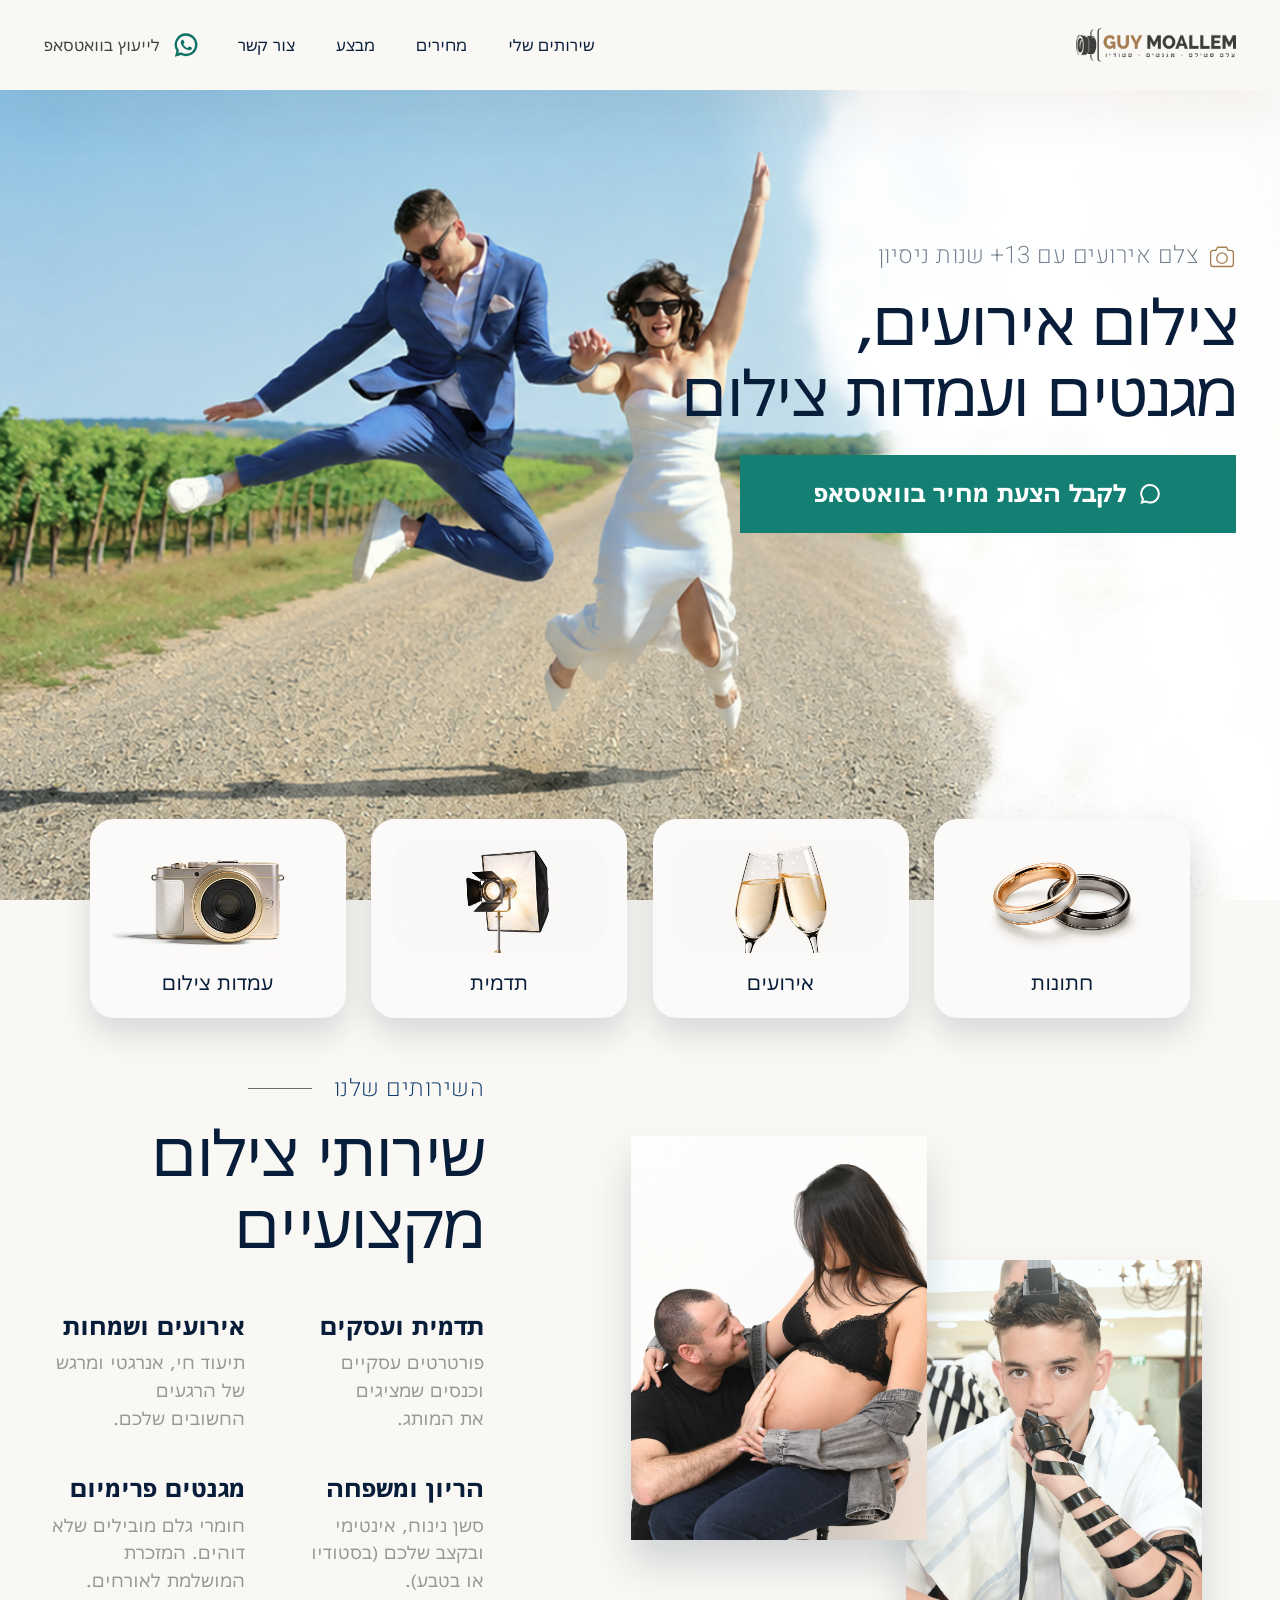
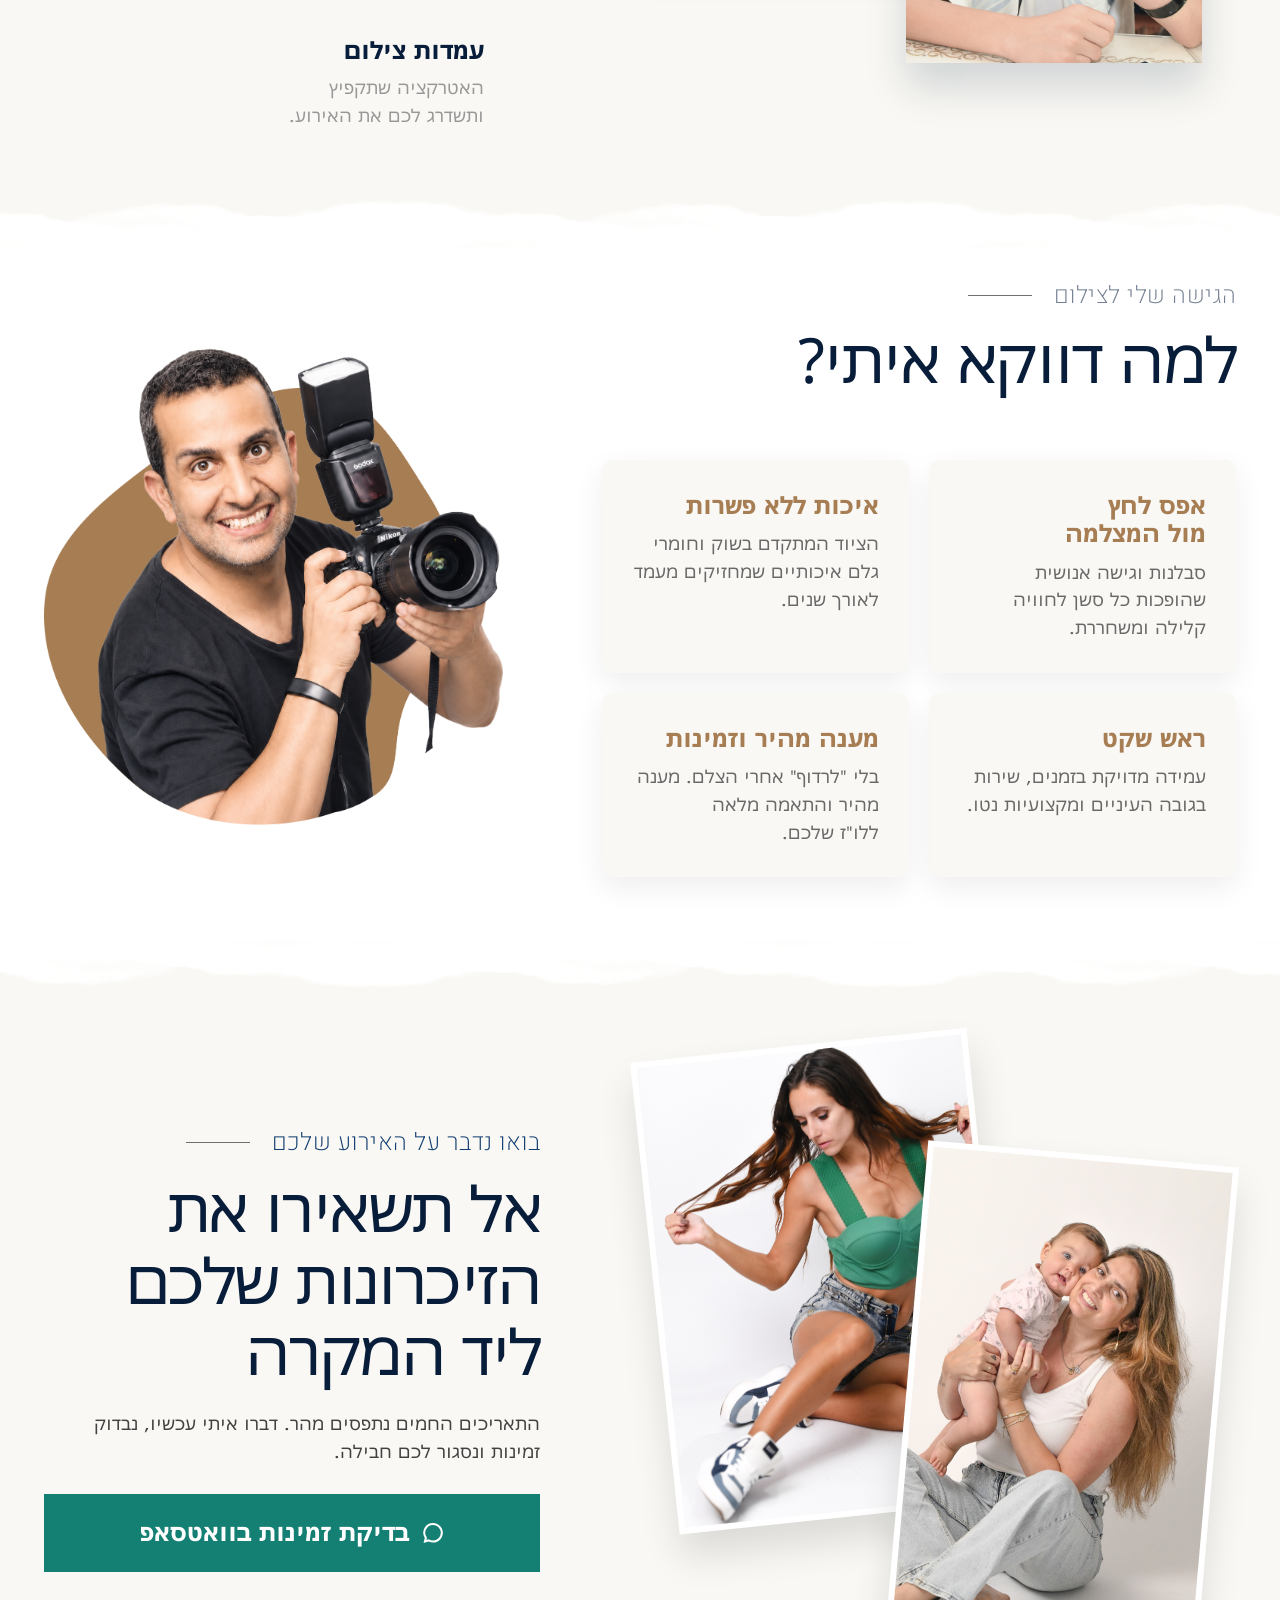
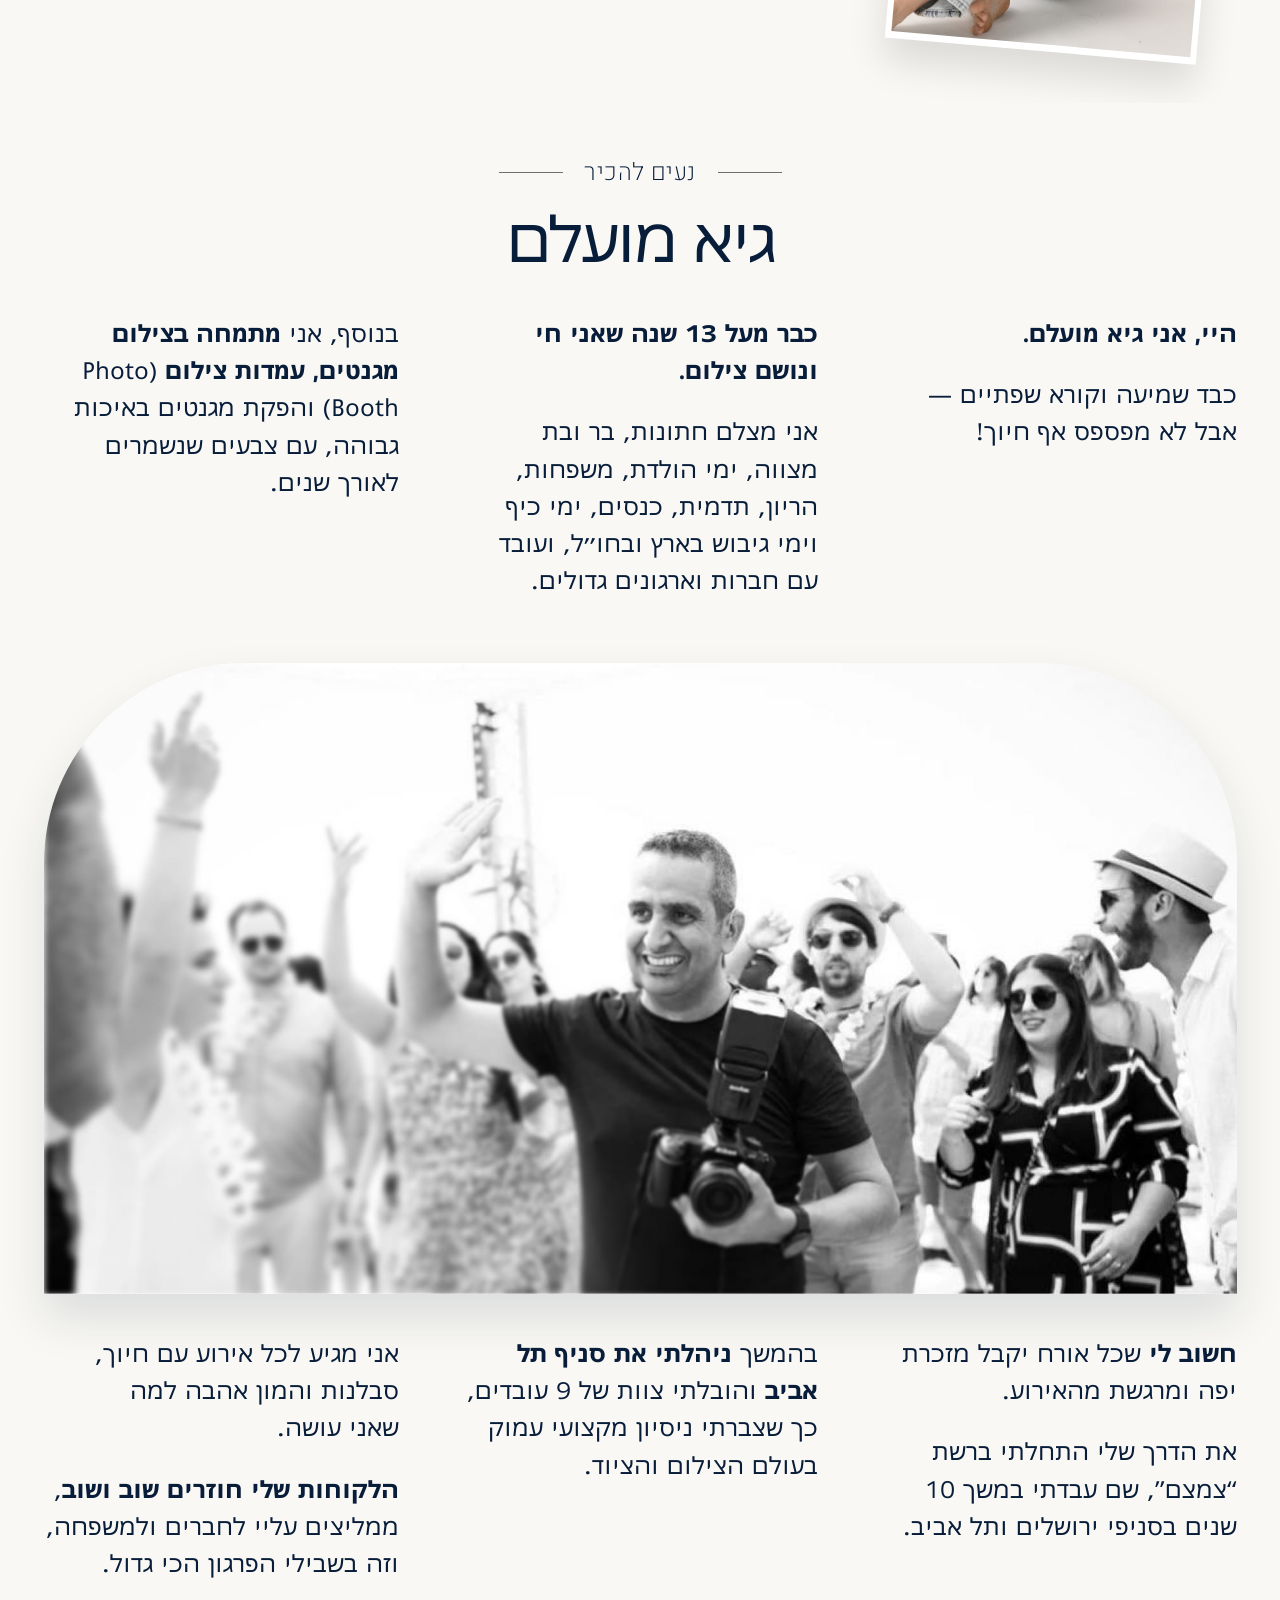
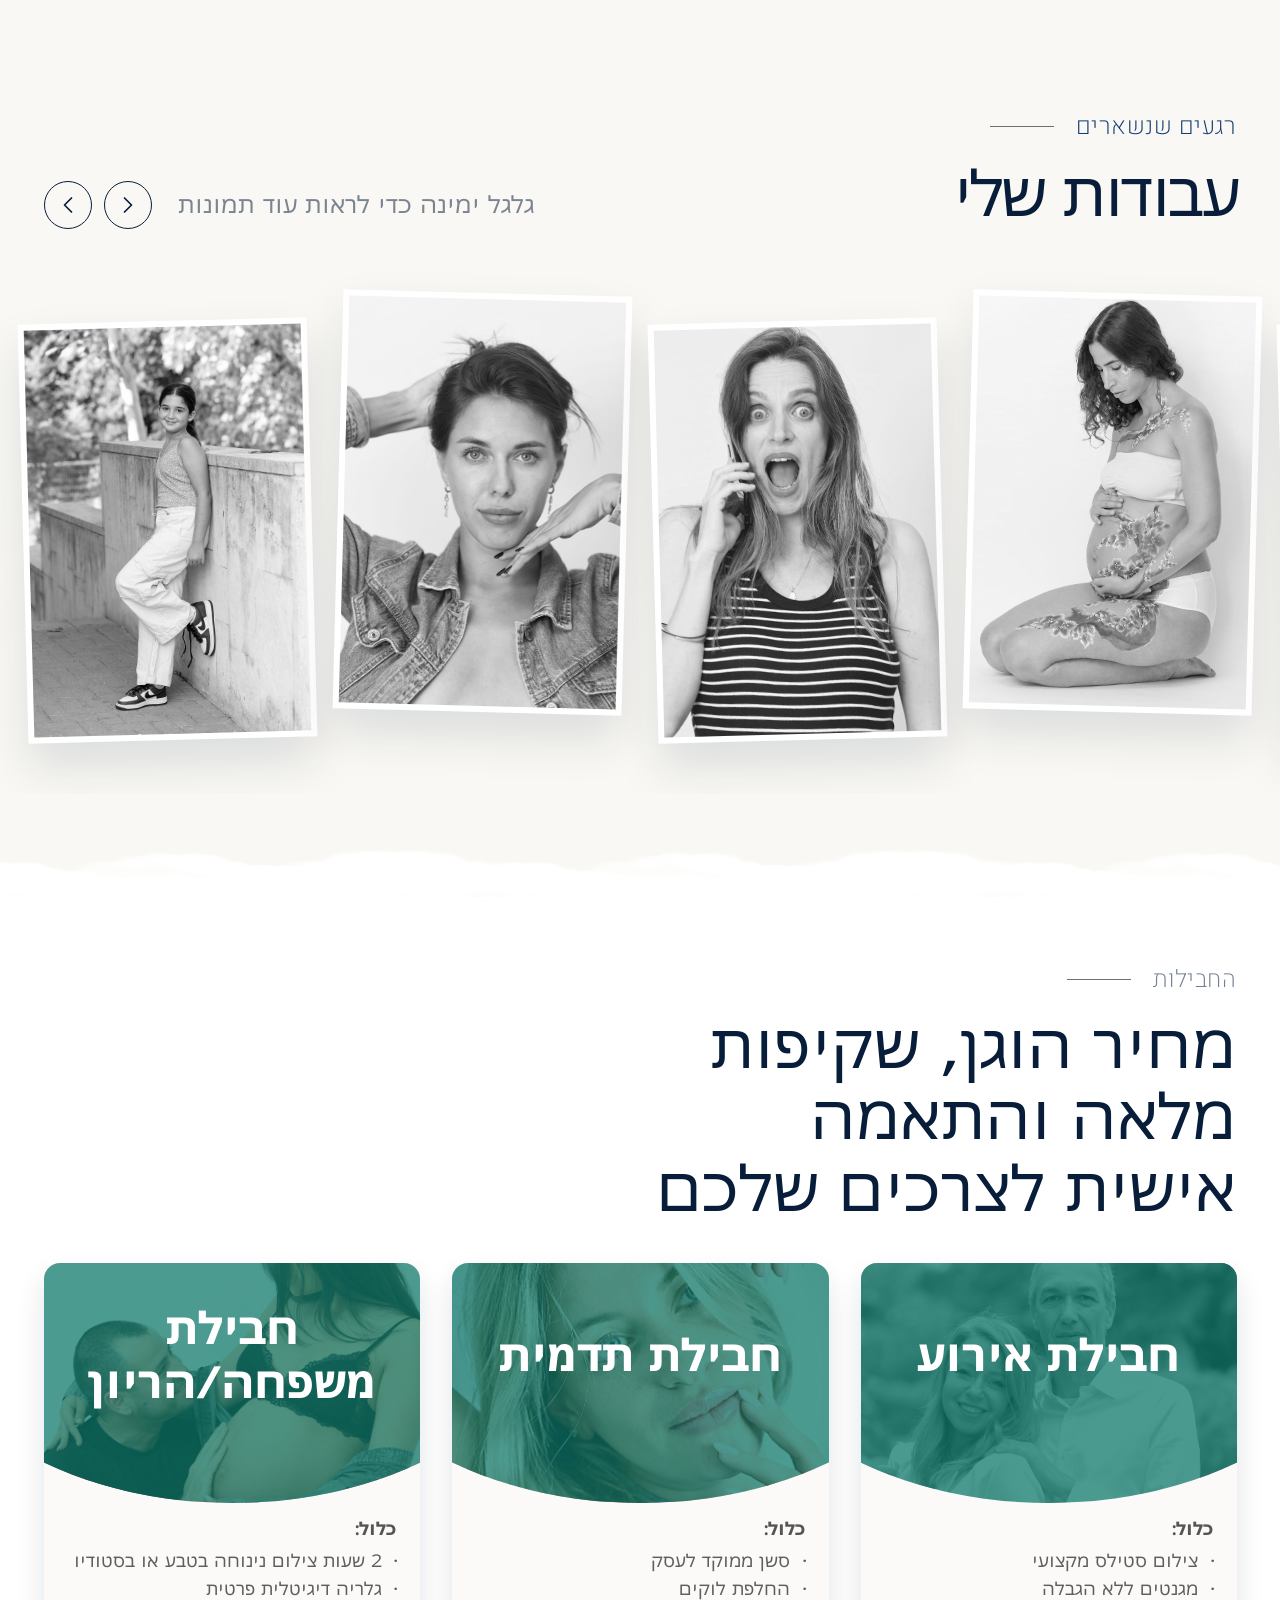
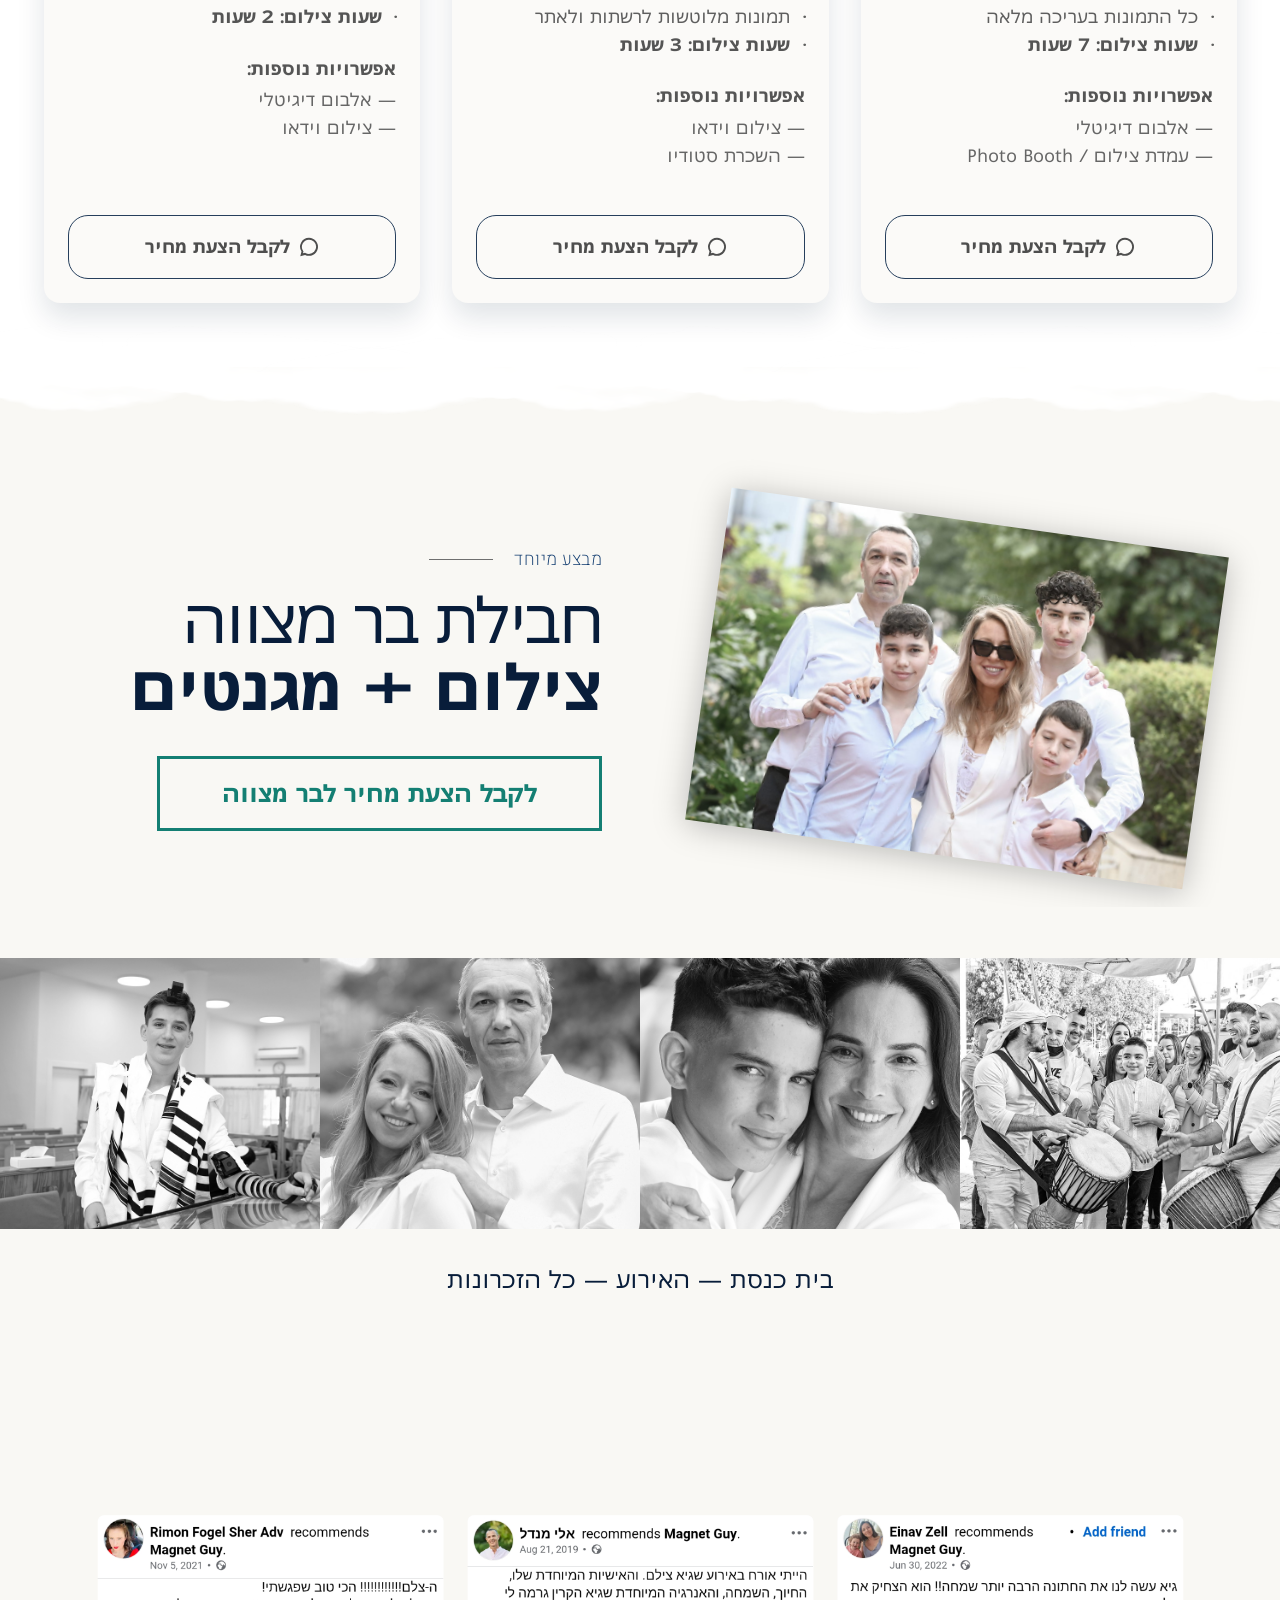
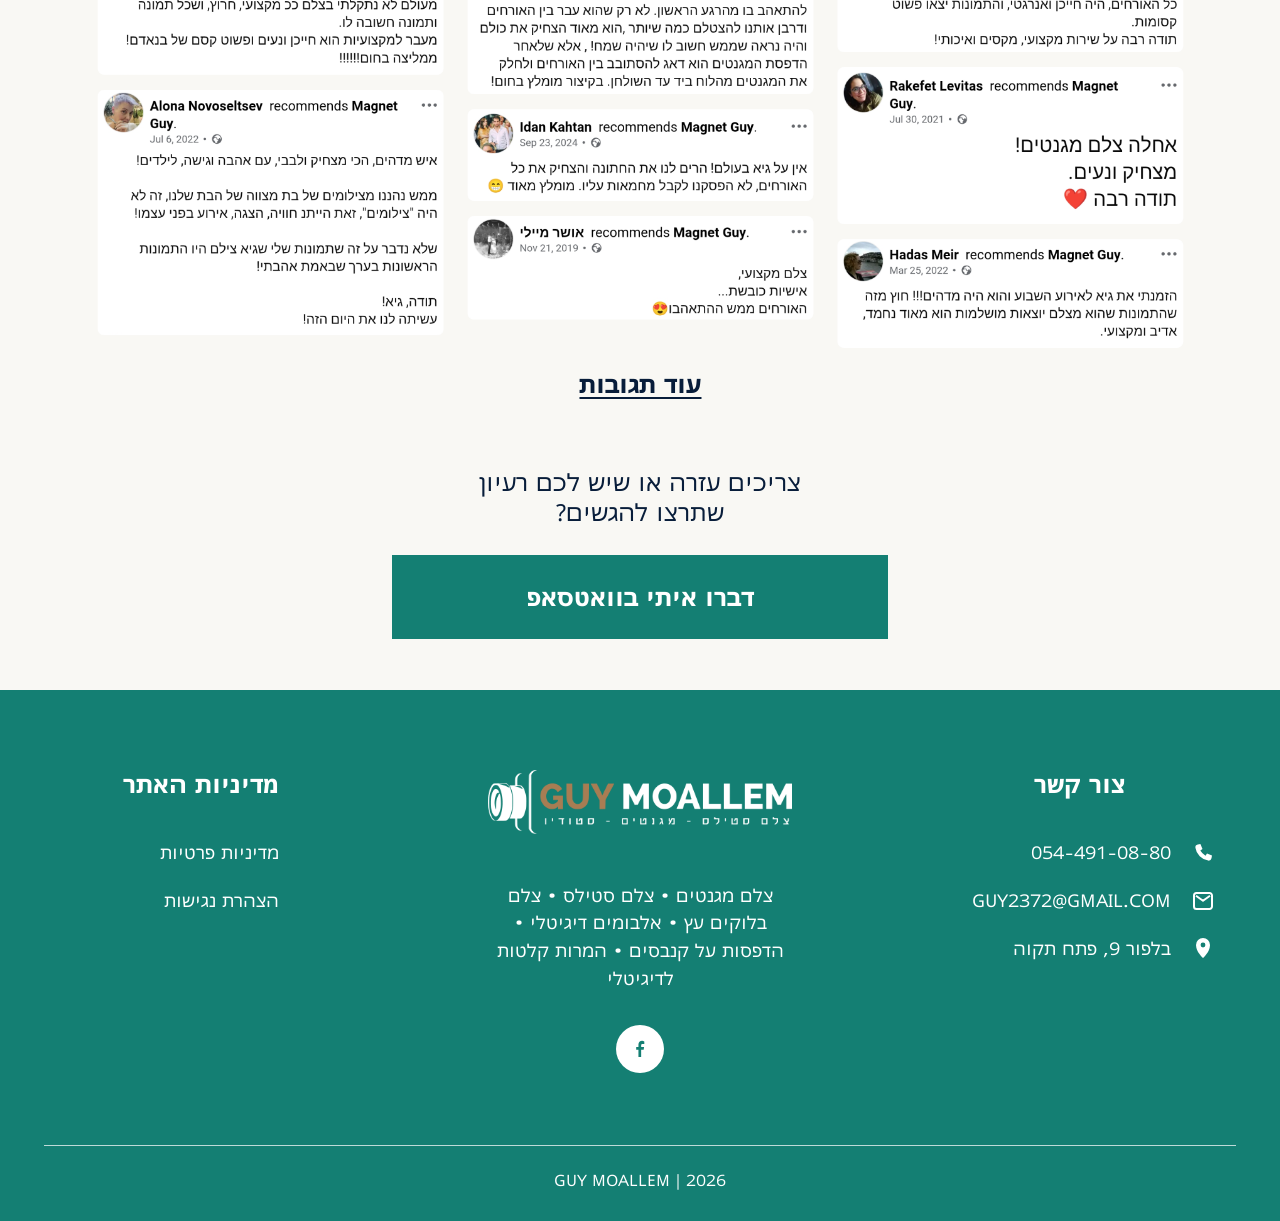
==== index.html @ 7db52410 "Add site favicon" ====
<!doctype html>
<html lang="he" dir="rtl">
<head>
	<meta charset="UTF-8">
	<meta name="viewport" content="width=device-width, initial-scale=1">
	<link rel="icon" type="image/png" href="./assets/images/favicon.png">
	<title>Guy Moallem</title>
<meta name='robots' content='max-image-preview:large' />
<link rel="preload" href="./assets/fonts/Lunasima-Regular.ttf" as="font" type="font/ttf" crossorigin>
<link rel="preload" href="./assets/fonts/Lunasima-Bold.ttf" as="font" type="font/ttf" crossorigin>
<link rel="preload" href="./assets/fonts/Heebo-Variable.ttf" as="font" type="font/ttf" crossorigin>
<style id="wp-img-auto-sizes-contain-inline-css">
img:is([sizes=auto i],[sizes^="auto," i]){contain-intrinsic-size:3000px 1500px}
/*# sourceURL=wp-img-auto-sizes-contain-inline-css */
</style>
<style id="wp-emoji-styles-inline-css">

	img.wp-smiley, img.emoji {
		display: inline !important;
		border: none !important;
		box-shadow: none !important;
		height: 1em !important;
		width: 1em !important;
		margin: 0 0.07em !important;
		vertical-align: -0.1em !important;
		background: none !important;
		padding: 0 !important;
	}
/*# sourceURL=wp-emoji-styles-inline-css */
</style>
<style id="wp-block-library-inline-css">
:root{--wp-block-synced-color:#7a00df;--wp-block-synced-color--rgb:122,0,223;--wp-bound-block-color:var(--wp-block-synced-color);--wp-editor-canvas-background:#ddd;--wp-admin-theme-color:#007cba;--wp-admin-theme-color--rgb:0,124,186;--wp-admin-theme-color-darker-10:#006ba1;--wp-admin-theme-color-darker-10--rgb:0,107,160.5;--wp-admin-theme-color-darker-20:#005a87;--wp-admin-theme-color-darker-20--rgb:0,90,135;--wp-admin-border-width-focus:2px}@media (min-resolution:192dpi){:root{--wp-admin-border-width-focus:1.5px}}.wp-element-button{cursor:pointer}:root .has-very-light-gray-background-color{background-color:#eee}:root .has-very-dark-gray-background-color{background-color:#313131}:root .has-very-light-gray-color{color:#eee}:root .has-very-dark-gray-color{color:#313131}:root .has-vivid-green-cyan-to-vivid-cyan-blue-gradient-background{background:linear-gradient(135deg,#00d084,#0693e3)}:root .has-purple-crush-gradient-background{background:linear-gradient(135deg,#34e2e4,#4721fb 50%,#ab1dfe)}:root .has-hazy-dawn-gradient-background{background:linear-gradient(135deg,#faaca8,#dad0ec)}:root .has-subdued-olive-gradient-background{background:linear-gradient(135deg,#fafae1,#67a671)}:root .has-atomic-cream-gradient-background{background:linear-gradient(135deg,#fdd79a,#004a59)}:root .has-nightshade-gradient-background{background:linear-gradient(135deg,#330968,#31cdcf)}:root .has-midnight-gradient-background{background:linear-gradient(135deg,#020381,#2874fc)}:root{--wp--preset--font-size--normal:16px;--wp--preset--font-size--huge:42px}.has-regular-font-size{font-size:1em}.has-larger-font-size{font-size:2.625em}.has-normal-font-size{font-size:var(--wp--preset--font-size--normal)}.has-huge-font-size{font-size:var(--wp--preset--font-size--huge)}:root .has-text-align-center{text-align:center}:root .has-text-align-left{text-align:left}:root .has-text-align-right{text-align:right}.has-fit-text{white-space:nowrap!important}#end-resizable-editor-section{display:none}.aligncenter{clear:both}.items-justified-left{justify-content:flex-start}.items-justified-center{justify-content:center}.items-justified-right{justify-content:flex-end}.items-justified-space-between{justify-content:space-between}.screen-reader-text{word-wrap:normal!important;border:0;clip-path:inset(50%);height:1px;margin:-1px;overflow:hidden;padding:0;position:absolute;width:1px}.screen-reader-text:focus{background-color:#ddd;clip-path:none;color:#444;display:block;font-size:1em;height:auto;left:5px;line-height:normal;padding:15px 23px 14px;text-decoration:none;top:5px;width:auto;z-index:100000}html :where(.has-border-color){border-style:solid}html :where([style*=border-color]){border-style:solid}html :where([style*=border-top-color]){border-top-style:solid}html :where([style*=border-right-color]){border-right-style:solid}html :where([style*=border-bottom-color]){border-bottom-style:solid}html :where([style*=border-left-color]){border-left-style:solid}html :where([style*=border-width]){border-style:solid}html :where([style*=border-top-width]){border-top-style:solid}html :where([style*=border-right-width]){border-right-style:solid}html :where([style*=border-bottom-width]){border-bottom-style:solid}html :where([style*=border-left-width]){border-left-style:solid}html :where(img[class*=wp-image-]){height:auto;max-width:100%}:where(figure){margin:0 0 1em}html :where(.is-position-sticky){--wp-admin--admin-bar--position-offset:var(--wp-admin--admin-bar--height,0px)}@media screen and (max-width:600px){html :where(.is-position-sticky){--wp-admin--admin-bar--position-offset:0px}}

</style>
<style id="classic-theme-styles-inline-css">
/*! This file is auto-generated */
.wp-block-button__link{color:#fff;background-color:#32373c;border-radius:9999px;box-shadow:none;text-decoration:none;padding:calc(.667em + 2px) calc(1.333em + 2px);font-size:1.125em}.wp-block-file__button{background:#32373c;color:#fff;text-decoration:none}
</style>

<style id="global-styles-inline-css">
:root{--wp--preset--aspect-ratio--square: 1;--wp--preset--aspect-ratio--4-3: 4/3;--wp--preset--aspect-ratio--3-4: 3/4;--wp--preset--aspect-ratio--3-2: 3/2;--wp--preset--aspect-ratio--2-3: 2/3;--wp--preset--aspect-ratio--16-9: 16/9;--wp--preset--aspect-ratio--9-16: 9/16;--wp--preset--color--black: #000000;--wp--preset--color--cyan-bluish-gray: #abb8c3;--wp--preset--color--white: #ffffff;--wp--preset--color--pale-pink: #f78da7;--wp--preset--color--vivid-red: #cf2e2e;--wp--preset--color--luminous-vivid-orange: #ff6900;--wp--preset--color--luminous-vivid-amber: #fcb900;--wp--preset--color--light-green-cyan: #7bdcb5;--wp--preset--color--vivid-green-cyan: #00d084;--wp--preset--color--pale-cyan-blue: #8ed1fc;--wp--preset--color--vivid-cyan-blue: #0693e3;--wp--preset--color--vivid-purple: #9b51e0;--wp--preset--gradient--vivid-cyan-blue-to-vivid-purple: linear-gradient(135deg,rgb(6,147,227) 0%,rgb(155,81,224) 100%);--wp--preset--gradient--light-green-cyan-to-vivid-green-cyan: linear-gradient(135deg,rgb(122,220,180) 0%,rgb(0,208,130) 100%);--wp--preset--gradient--luminous-vivid-amber-to-luminous-vivid-orange: linear-gradient(135deg,rgb(252,185,0) 0%,rgb(255,105,0) 100%);--wp--preset--gradient--luminous-vivid-orange-to-vivid-red: linear-gradient(135deg,rgb(255,105,0) 0%,rgb(207,46,46) 100%);--wp--preset--gradient--very-light-gray-to-cyan-bluish-gray: linear-gradient(135deg,rgb(238,238,238) 0%,rgb(169,184,195) 100%);--wp--preset--gradient--cool-to-warm-spectrum: linear-gradient(135deg,rgb(74,234,220) 0%,rgb(151,120,209) 20%,rgb(207,42,186) 40%,rgb(238,44,130) 60%,rgb(251,105,98) 80%,rgb(254,248,76) 100%);--wp--preset--gradient--blush-light-purple: linear-gradient(135deg,rgb(255,206,236) 0%,rgb(152,150,240) 100%);--wp--preset--gradient--blush-bordeaux: linear-gradient(135deg,rgb(254,205,165) 0%,rgb(254,45,45) 50%,rgb(107,0,62) 100%);--wp--preset--gradient--luminous-dusk: linear-gradient(135deg,rgb(255,203,112) 0%,rgb(199,81,192) 50%,rgb(65,88,208) 100%);--wp--preset--gradient--pale-ocean: linear-gradient(135deg,rgb(255,245,203) 0%,rgb(182,227,212) 50%,rgb(51,167,181) 100%);--wp--preset--gradient--electric-grass: linear-gradient(135deg,rgb(202,248,128) 0%,rgb(113,206,126) 100%);--wp--preset--gradient--midnight: linear-gradient(135deg,rgb(2,3,129) 0%,rgb(40,116,252) 100%);--wp--preset--font-size--small: 13px;--wp--preset--font-size--medium: 20px;--wp--preset--font-size--large: 36px;--wp--preset--font-size--x-large: 42px;--wp--preset--spacing--20: 0.44rem;--wp--preset--spacing--30: 0.67rem;--wp--preset--spacing--40: 1rem;--wp--preset--spacing--50: 1.5rem;--wp--preset--spacing--60: 2.25rem;--wp--preset--spacing--70: 3.38rem;--wp--preset--spacing--80: 5.06rem;--wp--preset--shadow--natural: 6px 6px 9px rgba(0, 0, 0, 0.2);--wp--preset--shadow--deep: 12px 12px 50px rgba(0, 0, 0, 0.4);--wp--preset--shadow--sharp: 6px 6px 0px rgba(0, 0, 0, 0.2);--wp--preset--shadow--outlined: 6px 6px 0px -3px rgb(255, 255, 255), 6px 6px rgb(0, 0, 0);--wp--preset--shadow--crisp: 6px 6px 0px rgb(0, 0, 0);}:where(body) { margin: 0; }:where(.is-layout-flex){gap: 0.5em;}:where(.is-layout-grid){gap: 0.5em;}body .is-layout-flex{display: flex;}.is-layout-flex{flex-wrap: wrap;align-items: center;}.is-layout-flex > :is(*, div){margin: 0;}body .is-layout-grid{display: grid;}.is-layout-grid > :is(*, div){margin: 0;}body{padding-top: 0px;padding-right: 0px;padding-bottom: 0px;padding-left: 0px;}:root :where(.wp-element-button, .wp-block-button__link){background-color: #32373c;border-width: 0;color: #fff;font-family: inherit;font-size: inherit;font-style: inherit;font-weight: inherit;letter-spacing: inherit;line-height: inherit;padding-top: calc(0.667em + 2px);padding-right: calc(1.333em + 2px);padding-bottom: calc(0.667em + 2px);padding-left: calc(1.333em + 2px);text-decoration: none;text-transform: inherit;}.has-black-color{color: var(--wp--preset--color--black) !important;}.has-cyan-bluish-gray-color{color: var(--wp--preset--color--cyan-bluish-gray) !important;}.has-white-color{color: var(--wp--preset--color--white) !important;}.has-pale-pink-color{color: var(--wp--preset--color--pale-pink) !important;}.has-vivid-red-color{color: var(--wp--preset--color--vivid-red) !important;}.has-luminous-vivid-orange-color{color: var(--wp--preset--color--luminous-vivid-orange) !important;}.has-luminous-vivid-amber-color{color: var(--wp--preset--color--luminous-vivid-amber) !important;}.has-light-green-cyan-color{color: var(--wp--preset--color--light-green-cyan) !important;}.has-vivid-green-cyan-color{color: var(--wp--preset--color--vivid-green-cyan) !important;}.has-pale-cyan-blue-color{color: var(--wp--preset--color--pale-cyan-blue) !important;}.has-vivid-cyan-blue-color{color: var(--wp--preset--color--vivid-cyan-blue) !important;}.has-vivid-purple-color{color: var(--wp--preset--color--vivid-purple) !important;}.has-black-background-color{background-color: var(--wp--preset--color--black) !important;}.has-cyan-bluish-gray-background-color{background-color: var(--wp--preset--color--cyan-bluish-gray) !important;}.has-white-background-color{background-color: var(--wp--preset--color--white) !important;}.has-pale-pink-background-color{background-color: var(--wp--preset--color--pale-pink) !important;}.has-vivid-red-background-color{background-color: var(--wp--preset--color--vivid-red) !important;}.has-luminous-vivid-orange-background-color{background-color: var(--wp--preset--color--luminous-vivid-orange) !important;}.has-luminous-vivid-amber-background-color{background-color: var(--wp--preset--color--luminous-vivid-amber) !important;}.has-light-green-cyan-background-color{background-color: var(--wp--preset--color--light-green-cyan) !important;}.has-vivid-green-cyan-background-color{background-color: var(--wp--preset--color--vivid-green-cyan) !important;}.has-pale-cyan-blue-background-color{background-color: var(--wp--preset--color--pale-cyan-blue) !important;}.has-vivid-cyan-blue-background-color{background-color: var(--wp--preset--color--vivid-cyan-blue) !important;}.has-vivid-purple-background-color{background-color: var(--wp--preset--color--vivid-purple) !important;}.has-black-border-color{border-color: var(--wp--preset--color--black) !important;}.has-cyan-bluish-gray-border-color{border-color: var(--wp--preset--color--cyan-bluish-gray) !important;}.has-white-border-color{border-color: var(--wp--preset--color--white) !important;}.has-pale-pink-border-color{border-color: var(--wp--preset--color--pale-pink) !important;}.has-vivid-red-border-color{border-color: var(--wp--preset--color--vivid-red) !important;}.has-luminous-vivid-orange-border-color{border-color: var(--wp--preset--color--luminous-vivid-orange) !important;}.has-luminous-vivid-amber-border-color{border-color: var(--wp--preset--color--luminous-vivid-amber) !important;}.has-light-green-cyan-border-color{border-color: var(--wp--preset--color--light-green-cyan) !important;}.has-vivid-green-cyan-border-color{border-color: var(--wp--preset--color--vivid-green-cyan) !important;}.has-pale-cyan-blue-border-color{border-color: var(--wp--preset--color--pale-cyan-blue) !important;}.has-vivid-cyan-blue-border-color{border-color: var(--wp--preset--color--vivid-cyan-blue) !important;}.has-vivid-purple-border-color{border-color: var(--wp--preset--color--vivid-purple) !important;}.has-vivid-cyan-blue-to-vivid-purple-gradient-background{background: var(--wp--preset--gradient--vivid-cyan-blue-to-vivid-purple) !important;}.has-light-green-cyan-to-vivid-green-cyan-gradient-background{background: var(--wp--preset--gradient--light-green-cyan-to-vivid-green-cyan) !important;}.has-luminous-vivid-amber-to-luminous-vivid-orange-gradient-background{background: var(--wp--preset--gradient--luminous-vivid-amber-to-luminous-vivid-orange) !important;}.has-luminous-vivid-orange-to-vivid-red-gradient-background{background: var(--wp--preset--gradient--luminous-vivid-orange-to-vivid-red) !important;}.has-very-light-gray-to-cyan-bluish-gray-gradient-background{background: var(--wp--preset--gradient--very-light-gray-to-cyan-bluish-gray) !important;}.has-cool-to-warm-spectrum-gradient-background{background: var(--wp--preset--gradient--cool-to-warm-spectrum) !important;}.has-blush-light-purple-gradient-background{background: var(--wp--preset--gradient--blush-light-purple) !important;}.has-blush-bordeaux-gradient-background{background: var(--wp--preset--gradient--blush-bordeaux) !important;}.has-luminous-dusk-gradient-background{background: var(--wp--preset--gradient--luminous-dusk) !important;}.has-pale-ocean-gradient-background{background: var(--wp--preset--gradient--pale-ocean) !important;}.has-electric-grass-gradient-background{background: var(--wp--preset--gradient--electric-grass) !important;}.has-midnight-gradient-background{background: var(--wp--preset--gradient--midnight) !important;}.has-small-font-size{font-size: var(--wp--preset--font-size--small) !important;}.has-medium-font-size{font-size: var(--wp--preset--font-size--medium) !important;}.has-large-font-size{font-size: var(--wp--preset--font-size--large) !important;}.has-x-large-font-size{font-size: var(--wp--preset--font-size--x-large) !important;}
/*# sourceURL=global-styles-inline-css */
</style>

<link rel='stylesheet' id='guy-moallem-style-css' href='./assets/css/main.css' media='all' />

	<!-- Static export for GitHub Pages. -->
</head>
<body class="home blog wp-embed-responsive wp-theme-guy-moallem guy-moallem-site">
<a class="skip-link" href="#main">Skip to content</a>

<header class="site-header" data-site-header>
	<div class="site-header__inner container">
		<div class="site-brand">
							<a href="./" rel="home" aria-label="Guy Moallem - home">
				<img
					class="site-brand__logo"
					src="./assets/images/logo-guy.png"
					width="868"
					height="182"
					alt="Guy Moallem"
				>
				</a>
					</div>

		<button
			class="site-header__menu-toggle"
			type="button"
			aria-expanded="false"
			aria-controls="primary-navigation"
			data-menu-toggle
		>
			<span class="screen-reader-text">Toggle navigation</span>
			<svg aria-hidden="true" viewBox="0 0 24 24" width="24" height="24" focusable="false">
				<path d="M4 7h16M4 12h16M4 17h16" fill="none" stroke="currentColor" stroke-width="2" stroke-linecap="round" />
			</svg>
		</button>

		<nav class="site-nav" id="primary-navigation" aria-label="Primary navigation">
							<ul class="site-nav__list">
					<li><a href="./#services">שירותים שלי</a></li>
					<li><a href="./#packages">מחירים</a></li>
					<li><a href="./#offer">מבצע</a></li>
					<li><a href="https://wa.me/972544910880" target="_blank" rel="noopener noreferrer">צור קשר</a></li>
				</ul>
					</nav>

		<a class="header-whatsapp" href="https://wa.me/972544910880" target="_blank" rel="noopener noreferrer">
			<svg aria-hidden="true" viewBox="0 0 24 24" width="24" height="24" focusable="false">
				<path d="M12 2a9.7 9.7 0 0 0-8.2 14.9L2.5 22l5.2-1.4A9.8 9.8 0 1 0 12 2Zm0 2a7.8 7.8 0 0 1 0 15.6 7.7 7.7 0 0 1-3.9-1.1l-.4-.2-2.3.6.6-2.2-.3-.4A7.8 7.8 0 0 1 12 4Zm-3 3.5c-.2 0-.5.1-.7.4-.2.3-.8.8-.8 2s.8 2.3.9 2.5c.1.2 1.6 2.6 4 3.5 2 .8 2.4.7 2.9.6.4-.1 1.4-.6 1.6-1.1.2-.6.2-1 .1-1.1-.1-.1-.3-.2-.6-.3l-1.5-.7c-.2-.1-.4-.1-.6.2l-.7.9c-.2.2-.3.3-.6.1a6.3 6.3 0 0 1-1.9-1.2 7 7 0 0 1-1.3-1.7c-.1-.3 0-.4.1-.5l.5-.6.2-.5c.1-.2 0-.4 0-.5L9.8 8c-.2-.5-.4-.5-.7-.5H9Z" fill="currentColor" />
			</svg>
			<span>לייעוץ בוואטסאפ</span>
		</a>
	</div>
</header>
<main class="site-main" id="main" tabindex="-1">
	<section class="hero" aria-labelledby="hero-title">
		<div class="hero__media" aria-hidden="true">
			<img
				src="./assets/images/main-bg-cut.jpg"
				width="1902"
				height="734"
				alt=""
				fetchpriority="high"
				decoding="async"
			>
		</div>
		<img class="hero__cloud-horizontal" src="./assets/images/cloud-horizontal-fixed.png" width="1900" height="744" alt="" aria-hidden="true">

		<div class="hero__inner container-wide">
			<div class="hero__content">
				<p class="hero__eyebrow">
					<svg aria-hidden="true" viewBox="0 0 32 32" width="28" height="28" focusable="false">
						<path d="M9 9.5 11 6h10l2 3.5h3a3 3 0 0 1 3 3V25a3 3 0 0 1-3 3H6a3 3 0 0 1-3-3V12.5a3 3 0 0 1 3-3h3Z" fill="none" stroke="currentColor" stroke-width="1.5" />
						<circle cx="16" cy="18.5" r="6" fill="none" stroke="currentColor" stroke-width="1.5" />
					</svg>
					<span>צלם אירועים עם 13+ שנות ניסיון</span>
				</p>

				<h1 class="hero__title" id="hero-title">צילום אירועים,<br>מגנטים ועמדות צילום</h1>

				<div class="lead-form lead-form--hero lead-form--cta-only">
					<a class="lead-form__submit lead-form__whatsapp" href="https://wa.me/972544910880?text=%D7%94%D7%99%D7%99%20%D7%92%D7%99%D7%90%2C%20%D7%90%D7%A9%D7%9E%D7%97%20%D7%9C%D7%A7%D7%91%D7%9C%20%D7%94%D7%A6%D7%A2%D7%AA%20%D7%9E%D7%97%D7%99%D7%A8%20%D7%95%D7%99%D7%99%D7%A2%D7%95%D7%A5." target="_blank" rel="noopener noreferrer">
						<svg aria-hidden="true" viewBox="0 0 24 24" width="24" height="24"><path d="M12 2a9.7 9.7 0 0 0-8.2 14.9L2.5 22l5.2-1.4A9.8 9.8 0 1 0 12 2Zm0 2a7.8 7.8 0 0 1 0 15.6 7.7 7.7 0 0 1-3.9-1.1l-.4-.2-2.3.6.6-2.2-.3-.4A7.8 7.8 0 0 1 12 4Z" fill="currentColor" /></svg>
						<span>לקבל הצעת מחיר בוואטסאפ</span>
					</a>
				</div>
			</div>
		</div>

		<div class="service-shortcuts container" aria-label="קטגוריות צילום">
			<div class="service-shortcut">
				<img src="./assets/images/top-icon-weddings.jpg" width="428" height="226" alt="" aria-hidden="true">
				<span>חתונות</span>
			</div>
			<div class="service-shortcut">
				<img src="./assets/images/top-icon-events.jpg" width="428" height="226" alt="" aria-hidden="true">
				<span>אירועים</span>
			</div>
			<div class="service-shortcut">
				<img src="./assets/images/top-icon-branding.jpg" width="428" height="226" alt="" aria-hidden="true">
				<span>תדמית</span>
			</div>
			<div class="service-shortcut">
				<img src="./assets/images/top-icon-photo-booth.jpg" width="428" height="226" alt="" aria-hidden="true">
				<span>עמדות צילום</span>
			</div>
		</div>
	</section>

	<section class="services-section" id="services" aria-labelledby="services-title">
		<div class="services-section__inner container-wide">
			<div class="services-section__visual" aria-hidden="true">
				<figure class="services-photo services-photo--family"><img src="./assets/images/portfolio-01.jpg" width="1365" height="2048" alt="" loading="lazy" decoding="async"></figure>
				<figure class="services-photo services-photo--event"><img src="./assets/images/portfolio-02.jpg" width="1365" height="2048" alt="" loading="lazy" decoding="async"></figure>
			</div>

			<div class="services-section__content">
				<p class="section-kicker">השירותים שלנו</p>
				<h2 id="services-title">שירותי צילום<span class="services-title__mobile-space" aria-hidden="true"> </span><br class="services-title__break">מקצועיים</h2>

				<div class="services-list">
					<article id="branding">
						<h3>תדמית ועסקים</h3>
						<p>פורטרטים עסקיים וכנסים שמציגים את המותג.</p>
					</article>
					<article id="events">
						<h3>אירועים ושמחות</h3>
						<p>תיעוד חי, אנרגטי ומרגש של הרגעים החשובים שלכם.</p>
					</article>
					<article>
						<h3>הריון ומשפחה</h3>
						<p>סשן נינוח, אינטימי ובקצב שלכם (בסטודיו או בטבע).</p>
					</article>
					<article>
						<h3>מגנטים פרימיום</h3>
						<p>חומרי גלם מובילים שלא דוהים. המזכרת המושלמת לאורחים.</p>
					</article>
					<article id="photo-booth">
						<h3>עמדות צילום</h3>
						<p>האטרקציה שתקפיץ ותשדרג לכם את האירוע.</p>
					</article>
				</div>
			</div>
		</div>
	</section>

	<section class="why-section" id="why-guy" aria-labelledby="why-title">
		<div class="why-section__clouds why-section__clouds--top" aria-hidden="true">
			<img src="./assets/images/clouds-hor.png" width="1900" height="628" alt="" loading="lazy" decoding="async">
			<img src="./assets/images/clouds-hor.png" width="1900" height="628" alt="" loading="lazy" decoding="async">
			<img src="./assets/images/clouds-hor.png" width="1900" height="628" alt="" loading="lazy" decoding="async">
		</div>

		<div class="why-section__inner container-wide">
			<div class="why-section__portrait" aria-hidden="true">
				<img
					src="./assets/images/portrait-guy.png"
					width="1237"
					height="1311"
					alt=""
					loading="lazy"
					decoding="async"
				>
			</div>

			<div class="why-section__content">
				<p class="section-kicker section-kicker--line">הגישה שלי לצילום</p>
				<h2 id="why-title">למה דווקא איתי?</h2>

				<div class="why-grid">
					<article>
						<h3>אפס לחץ מול המצלמה</h3>
						<p>סבלנות וגישה אנושית שהופכות כל סשן לחוויה קלילה ומשחררת.</p>
					</article>
					<article>
						<h3>איכות ללא פשרות</h3>
						<p>הציוד המתקדם בשוק וחומרי גלם איכותיים שמחזיקים מעמד לאורך שנים.</p>
					</article>
					<article>
						<h3>ראש שקט</h3>
						<p>עמידה מדויקת בזמנים, שירות בגובה העיניים ומקצועיות נטו.</p>
					</article>
					<article>
						<h3>מענה מהיר וזמינות</h3>
						<p>בלי "לרדוף" אחרי הצלם. מענה מהיר והתאמה מלאה ללו"ז שלכם.</p>
					</article>
				</div>
			</div>
		</div>
		<div class="why-section__clouds why-section__clouds--bottom" aria-hidden="true">
			<img src="./assets/images/clouds-hor.png" width="1900" height="628" alt="" loading="lazy" decoding="async">
			<img src="./assets/images/clouds-hor.png" width="1900" height="628" alt="" loading="lazy" decoding="async">
			<img src="./assets/images/clouds-hor.png" width="1900" height="628" alt="" loading="lazy" decoding="async">
		</div>
	</section>

	<section class="event-cta-section" aria-labelledby="event-cta-title">
		<div class="event-cta-section__inner container-wide">
			<div class="event-cta__photos" aria-hidden="true">
				<figure class="photo-frame photo-frame--green"><img src="./assets/images/portfolio-03.jpg" width="1465" height="2048" alt="" loading="lazy" decoding="async"></figure>
				<figure class="photo-frame photo-frame--family"><img src="./assets/images/portfolio-04.jpg" width="1365" height="2048" alt="" loading="lazy" decoding="async"></figure>
			</div>

			<div class="event-cta__content">
				<p class="section-kicker">בואו נדבר על האירוע שלכם</p>
				<h2 id="event-cta-title">אל תשאירו את הזיכרונות שלכם ליד המקרה</h2>
				<p>התאריכים החמים נתפסים מהר. דברו איתי עכשיו, נבדוק זמינות ונסגור לכם חבילה.</p>

				<div class="lead-form lead-form--dark lead-form--cta-only">
					<a class="lead-form__submit lead-form__whatsapp" href="https://wa.me/972544910880?text=%D7%94%D7%99%D7%99%20%D7%92%D7%99%D7%90%2C%20%D7%90%D7%A9%D7%9E%D7%97%20%D7%9C%D7%91%D7%93%D7%95%D7%A7%20%D7%96%D7%9E%D7%99%D7%A0%D7%95%D7%AA%20%D7%95%D7%9C%D7%A7%D7%91%D7%9C%20%D7%94%D7%A6%D7%A2%D7%AA%20%D7%9E%D7%97%D7%99%D7%A8%20%D7%9C%D7%90%D7%99%D7%A8%D7%95%D7%A2." target="_blank" rel="noopener noreferrer">
						<svg aria-hidden="true" viewBox="0 0 24 24" width="24" height="24"><path d="M12 2a9.7 9.7 0 0 0-8.2 14.9L2.5 22l5.2-1.4A9.8 9.8 0 1 0 12 2Zm0 2a7.8 7.8 0 0 1 0 15.6 7.7 7.7 0 0 1-3.9-1.1l-.4-.2-2.3.6.6-2.2-.3-.4A7.8 7.8 0 0 1 12 4Z" fill="currentColor" /></svg>
						<span>בדיקת זמינות בוואטסאפ</span>
					</a>
				</div>
			</div>
		</div>
	</section>

	<section class="about-section" aria-labelledby="about-title">
		<div class="container-wide">
			<header class="about-section__header">
				<p class="section-kicker">נעים להכיר</p>
				<h2 id="about-title">גיא מועלם</h2>
			</header>

			<div class="about-columns about-columns--upper">
				<div><p><strong>היי, אני גיא מועלם.</strong></p><p>כבד שמיעה וקורא שפתיים — אבל לא מפספס אף חיוך!</p></div>
				<div><p><strong>כבר מעל 13 שנה שאני חי ונושם צילום.</strong></p><p>אני מצלם חתונות, בר ובת מצווה, ימי הולדת, משפחות, הריון, תדמית, כנסים, ימי כיף וימי גיבוש בארץ ובחו״ל, ועובד עם חברות וארגונים גדולים.</p></div>
				<p>בנוסף, אני <strong>מתמחה בצילום מגנטים, עמדות צילום</strong> (Photo Booth) והפקת מגנטים באיכות גבוהה, עם צבעים שנשמרים לאורך שנים.</p>
			</div>

			<figure class="about-section__photo"><img src="./assets/images/guy-black-and-white.jpg" width="1863" height="986" alt="גיא מועלם מצלם באירוע" loading="lazy" decoding="async"></figure>

			<div class="about-columns about-columns--lower">
				<div><p><strong>חשוב לי</strong> שכל אורח יקבל מזכרת יפה ומרגשת מהאירוע.</p><p>את הדרך שלי התחלתי ברשת “צמצם”, שם עבדתי במשך 10 שנים בסניפי ירושלים ותל אביב.</p></div>
				<p>בהמשך <strong>ניהלתי את סניף תל אביב</strong> והובלתי צוות של 9 עובדים, כך שצברתי ניסיון מקצועי עמוק בעולם הצילום והציוד.</p>
				<div><p>אני מגיע לכל אירוע עם חיוך, סבלנות והמון אהבה למה שאני עושה.</p><p><strong>הלקוחות שלי חוזרים שוב ושוב</strong>, ממליצים עליי לחברים ולמשפחה, וזה בשבילי הפרגון הכי גדול.</p></div>
			</div>
		</div>
	</section>

	<section class="works-section" aria-labelledby="works-title">
		<div class="container-wide">
			<div class="works-section__header">
				<div><p class="section-kicker">רגעים שנשארים</p><h2 id="works-title">עבודות שלי</h2></div>
				<div class="works-section__actions">
					<div class="works-section__controls" aria-label="ניווט בגלריית עבודות">
						<button class="works-section__control" type="button" data-works-prev aria-label="תמונה קודמת">
							<svg aria-hidden="true" viewBox="0 0 24 24" width="24" height="24"><path d="M15.5 5 8.5 12l7 7" fill="none" stroke="currentColor" stroke-width="1.7" stroke-linecap="round" stroke-linejoin="round" /></svg>
						</button>
						<button class="works-section__control" type="button" data-works-next aria-label="תמונה הבאה">
							<svg aria-hidden="true" viewBox="0 0 24 24" width="24" height="24"><path d="m8.5 5 7 7-7 7" fill="none" stroke="currentColor" stroke-width="1.7" stroke-linecap="round" stroke-linejoin="round" /></svg>
						</button>
					</div>
					<p class="works-section__hint">גלגל ימינה כדי לראות עוד תמונות</p>
				</div>
			</div>
			<div class="works-slider" data-works-slider>
				<div class="works-gallery" aria-label="גלריית עבודות" data-works-track>
											<figure>
							<a href="./assets/images/works-gallery-01.jpg" data-works-lightbox-item data-works-index="0" aria-label="פתיחת תמונה 1 מתוך 10">
								<img src="./assets/images/works-gallery-01.jpg" width="652" height="978" alt="צילום אירוע של גיא מועלם" loading="lazy" decoding="async">
							</a>
						</figure>
											<figure>
							<a href="./assets/images/works-gallery-03.jpg" data-works-lightbox-item data-works-index="1" aria-label="פתיחת תמונה 2 מתוך 10">
								<img src="./assets/images/works-gallery-03.jpg" width="652" height="978" alt="צילום אירוע של גיא מועלם" loading="lazy" decoding="async">
							</a>
						</figure>
											<figure>
							<a href="./assets/images/works-gallery-04.jpg" data-works-lightbox-item data-works-index="2" aria-label="פתיחת תמונה 3 מתוך 10">
								<img src="./assets/images/works-gallery-04.jpg" width="759" height="996" alt="צילום אירוע של גיא מועלם" loading="lazy" decoding="async">
							</a>
						</figure>
											<figure>
							<a href="./assets/images/works-gallery-06.jpg" data-works-lightbox-item data-works-index="3" aria-label="פתיחת תמונה 4 מתוך 10">
								<img src="./assets/images/works-gallery-06.jpg" width="759" height="996" alt="צילום אירוע של גיא מועלם" loading="lazy" decoding="async">
							</a>
						</figure>
											<figure>
							<a href="./assets/images/works-gallery-07.jpg" data-works-lightbox-item data-works-index="4" aria-label="פתיחת תמונה 5 מתוך 10">
								<img src="./assets/images/works-gallery-07.jpg" width="759" height="996" alt="צילום אירוע של גיא מועלם" loading="lazy" decoding="async">
							</a>
						</figure>
											<figure>
							<a href="./assets/images/works-gallery-08.jpg" data-works-lightbox-item data-works-index="5" aria-label="פתיחת תמונה 6 מתוך 10">
								<img src="./assets/images/works-gallery-08.jpg" width="759" height="996" alt="צילום אירוע של גיא מועלם" loading="lazy" decoding="async">
							</a>
						</figure>
											<figure>
							<a href="./assets/images/works-gallery-10.jpg" data-works-lightbox-item data-works-index="6" aria-label="פתיחת תמונה 7 מתוך 10">
								<img src="./assets/images/works-gallery-10.jpg" width="759" height="996" alt="צילום אירוע של גיא מועלם" loading="lazy" decoding="async">
							</a>
						</figure>
											<figure>
							<a href="./assets/images/works-gallery-12.jpg" data-works-lightbox-item data-works-index="7" aria-label="פתיחת תמונה 8 מתוך 10">
								<img src="./assets/images/works-gallery-12.jpg" width="759" height="996" alt="צילום אירוע של גיא מועלם" loading="lazy" decoding="async">
							</a>
						</figure>
											<figure>
							<a href="./assets/images/works-gallery-13.jpg" data-works-lightbox-item data-works-index="8" aria-label="פתיחת תמונה 9 מתוך 10">
								<img src="./assets/images/works-gallery-13.jpg" width="759" height="996" alt="צילום אירוע של גיא מועלם" loading="lazy" decoding="async">
							</a>
						</figure>
											<figure>
							<a href="./assets/images/works-gallery-14.jpg" data-works-lightbox-item data-works-index="9" aria-label="פתיחת תמונה 10 מתוך 10">
								<img src="./assets/images/works-gallery-14.jpg" width="664" height="996" alt="צילום אירוע של גיא מועלם" loading="lazy" decoding="async">
							</a>
						</figure>
									</div>
			</div>
		</div>
		<dialog class="works-lightbox" data-works-lightbox aria-label="גלריית עבודות במסך מלא">
			<div class="works-lightbox__inner">
				<button class="works-lightbox__close" type="button" data-works-lightbox-close aria-label="סגירת הגלריה">
					<svg aria-hidden="true" viewBox="0 0 24 24" width="28" height="28"><path d="m5 5 14 14M19 5 5 19" fill="none" stroke="currentColor" stroke-width="1.7" stroke-linecap="round" /></svg>
				</button>
				<div class="works-lightbox__stage">
					<button class="works-lightbox__nav works-lightbox__nav--prev" type="button" data-works-lightbox-prev aria-label="תמונה קודמת">
						<svg aria-hidden="true" viewBox="0 0 24 24" width="32" height="32"><path d="M15.5 5 8.5 12l7 7" fill="none" stroke="currentColor" stroke-width="1.7" stroke-linecap="round" stroke-linejoin="round" /></svg>
					</button>
					<img class="works-lightbox__image" data-works-lightbox-image alt="">
					<button class="works-lightbox__nav works-lightbox__nav--next" type="button" data-works-lightbox-next aria-label="תמונה הבאה">
						<svg aria-hidden="true" viewBox="0 0 24 24" width="32" height="32"><path d="m8.5 5 7 7-7 7" fill="none" stroke="currentColor" stroke-width="1.7" stroke-linecap="round" stroke-linejoin="round" /></svg>
					</button>
				</div>
				<p class="works-lightbox__counter" data-works-lightbox-counter aria-live="polite"></p>
			</div>
		</dialog>
	</section>

	<section class="packages-section" id="packages" aria-labelledby="packages-title">
		<div class="packages-section__clouds packages-section__clouds--top" aria-hidden="true">
			<img src="./assets/images/clouds-hor.png" width="1900" height="628" alt="" loading="lazy" decoding="async">
			<img src="./assets/images/clouds-hor.png" width="1900" height="628" alt="" loading="lazy" decoding="async">
			<img src="./assets/images/clouds-hor.png" width="1900" height="628" alt="" loading="lazy" decoding="async">
		</div>

		<div class="container-wide">
			<header class="packages-section__header">
				<p class="section-kicker section-kicker--line">החבילות</p>
				<h2 id="packages-title">מחיר הוגן, שקיפות מלאה והתאמה אישית לצרכים שלכם</h2>
			</header>

			<div class="packages-grid">
				<article class="package-card">
					<div class="package-card__media"><img src="./assets/images/event-03.jpg" width="950" height="634" alt="" loading="lazy"><h3>חבילת אירוע</h3></div>
					<div class="package-card__body">
						<div class="package-card__included"><strong>כלול:</strong><ul><li>צילום סטילס מקצועי</li><li>מגנטים ללא הגבלה</li><li>כל התמונות בעריכה מלאה</li><li><strong>שעות צילום: 7 שעות</strong></li></ul></div>
						<div class="package-card__options"><strong>אפשרויות נוספות:</strong><p>— אלבום דיגיטלי<br>— עמדת צילום / Photo Booth</p></div>
						<a class="button package-card__button" href="https://wa.me/972544910880" target="_blank" rel="noopener noreferrer"><svg aria-hidden="true" viewBox="0 0 24 24" width="22" height="22"><path d="M12 2a9.7 9.7 0 0 0-8.2 14.9L2.5 22l5.2-1.4A9.8 9.8 0 1 0 12 2Zm0 2a7.8 7.8 0 0 1 0 15.6 7.7 7.7 0 0 1-3.9-1.1l-.4-.2-2.3.6.6-2.2-.3-.4A7.8 7.8 0 0 1 12 4Z" fill="currentColor" /></svg><span>לקבל הצעת מחיר</span></a>
				</article>
				<article class="package-card">
					<div class="package-card__media"><img src="./assets/images/works-gallery-10.jpg" width="759" height="996" alt="" loading="lazy"><h3>חבילת תדמית</h3></div>
					<div class="package-card__body">
						<div class="package-card__included"><strong>כלול:</strong><ul><li>סשן ממוקד לעסק</li><li>החלפת לוקים</li><li>תמונות מלוטשות לרשתות ולאתר</li><li><strong>שעות צילום: 3 שעות</strong></li></ul></div>
						<div class="package-card__options"><strong>אפשרויות נוספות:</strong><p>— צילום וידאו<br>— השכרת סטודיו</p></div>
						<a class="button package-card__button" href="https://wa.me/972544910880" target="_blank" rel="noopener noreferrer"><svg aria-hidden="true" viewBox="0 0 24 24" width="22" height="22"><path d="M12 2a9.7 9.7 0 0 0-8.2 14.9L2.5 22l5.2-1.4A9.8 9.8 0 1 0 12 2Zm0 2a7.8 7.8 0 0 1 0 15.6 7.7 7.7 0 0 1-3.9-1.1l-.4-.2-2.3.6.6-2.2-.3-.4A7.8 7.8 0 0 1 12 4Z" fill="currentColor" /></svg><span>לקבל הצעת מחיר</span></a>
				</article>
				<article class="package-card">
					<div class="package-card__media"><img src="./assets/images/portfolio-01.jpg" width="794" height="1120" alt="" loading="lazy"><h3>חבילת<br>משפחה/הריון</h3></div>
					<div class="package-card__body">
						<div class="package-card__included"><strong>כלול:</strong><ul><li>2 שעות צילום נינוחה בטבע או בסטודיו</li><li>גלריה דיגיטלית פרטית</li><li><strong>שעות צילום: 2 שעות</strong></li></ul></div>
						<div class="package-card__options"><strong>אפשרויות נוספות:</strong><p>— אלבום דיגיטלי<br>— צילום וידאו</p></div>
						<a class="button package-card__button" href="https://wa.me/972544910880" target="_blank" rel="noopener noreferrer"><svg aria-hidden="true" viewBox="0 0 24 24" width="22" height="22"><path d="M12 2a9.7 9.7 0 0 0-8.2 14.9L2.5 22l5.2-1.4A9.8 9.8 0 1 0 12 2Zm0 2a7.8 7.8 0 0 1 0 15.6 7.7 7.7 0 0 1-3.9-1.1l-.4-.2-2.3.6.6-2.2-.3-.4A7.8 7.8 0 0 1 12 4Z" fill="currentColor" /></svg><span>לקבל הצעת מחיר</span></a>
				</article>
			</div>
		</div>

		<div class="packages-section__clouds packages-section__clouds--bottom" aria-hidden="true">
			<img src="./assets/images/clouds-hor.png" width="1900" height="628" alt="" loading="lazy" decoding="async">
			<img src="./assets/images/clouds-hor.png" width="1900" height="628" alt="" loading="lazy" decoding="async">
			<img src="./assets/images/clouds-hor.png" width="1900" height="628" alt="" loading="lazy" decoding="async">
		</div>
	</section>

	<section class="offer-section" id="offer" aria-labelledby="offer-title">
		<div class="offer-section__inner container-wide">
			<div class="offer-section__content"><p class="section-kicker">מבצע מיוחד</p><h2 id="offer-title">חבילת בר מצווה</h2><p class="offer-section__lead">צילום + מגנטים</p><a class="button" href="https://wa.me/972544910880" target="_blank" rel="noopener noreferrer">לקבל הצעת מחיר לבר מצווה</a></div>
			<figure class="offer-section__photo"><img src="./assets/images/serene-luxury-spa9.jpg" width="1200" height="798" alt="משפחה בחגיגת בר מצווה" loading="lazy" decoding="async"></figure>
		</div>
	</section>

	<section class="event-strip" aria-label="רגעים מאירועים">
		<img src="./assets/images/event-01.jpg" width="1365" height="2048" alt="רגע מאירוע" loading="lazy">
		<img src="./assets/images/event-02.jpg" width="1365" height="2048" alt="רגע מאירוע" loading="lazy">
		<img src="./assets/images/event-03.jpg" width="1365" height="2048" alt="רגע מאירוע" loading="lazy">
		<img src="./assets/images/event-04.jpg" width="1365" height="2048" alt="רגע מאירוע" loading="lazy">
		<p class="event-strip__caption">בית כנסת — האירוע — כל הזכרונות</p>
	</section>

	<section class="reviews-section" aria-label="המלצות לקוחות">
		<div class="container-wide">
			<img class="reviews-section__collage" src="./assets/images/reviews-collage.png" width="1900" height="900" alt="המלצות לקוחות על גיא מועלם" loading="lazy" decoding="async">

			<div class="reviews-section__slider" data-reviews-slider>
				<div class="reviews-slider__track" id="reviews-slider-track" data-reviews-track tabindex="0" aria-label="סליידר המלצות לקוחות">
											<figure class="reviews-slider__slide" data-review-slide role="group" aria-roledescription="slide" aria-label="המלצה 1 מתוך 8">
							<img src="./assets/images/review-01.jpg" width="1102" height="570" alt="המלצת לקוח 1 על גיא מועלם" loading="lazy" decoding="async">
						</figure>
											<figure class="reviews-slider__slide" data-review-slide role="group" aria-roledescription="slide" aria-label="המלצה 2 מתוך 8">
							<img src="./assets/images/review-02.jpg" width="1102" height="346" alt="המלצת לקוח 2 על גיא מועלם" loading="lazy" decoding="async">
						</figure>
											<figure class="reviews-slider__slide" data-review-slide role="group" aria-roledescription="slide" aria-label="המלצה 3 מתוך 8">
							<img src="./assets/images/review-03.jpg" width="1102" height="292" alt="המלצת לקוח 3 על גיא מועלם" loading="lazy" decoding="async">
						</figure>
											<figure class="reviews-slider__slide" data-review-slide role="group" aria-roledescription="slide" aria-label="המלצה 4 מתוך 8">
							<img src="./assets/images/review-04.jpg" width="1102" height="782" alt="המלצת לקוח 4 על גיא מועלם" loading="lazy" decoding="async">
						</figure>
											<figure class="reviews-slider__slide" data-review-slide role="group" aria-roledescription="slide" aria-label="המלצה 5 מתוך 8">
							<img src="./assets/images/review-05.jpg" width="1102" height="436" alt="המלצת לקוח 5 על גיא מועלם" loading="lazy" decoding="async">
						</figure>
											<figure class="reviews-slider__slide" data-review-slide role="group" aria-roledescription="slide" aria-label="המלצה 6 מתוך 8">
							<img src="./assets/images/review-06.jpg" width="1102" height="508" alt="המלצת לקוח 6 על גיא מועלם" loading="lazy" decoding="async">
						</figure>
											<figure class="reviews-slider__slide" data-review-slide role="group" aria-roledescription="slide" aria-label="המלצה 7 מתוך 8">
							<img src="./assets/images/review-07.jpg" width="1102" height="500" alt="המלצת לקוח 7 על גיא מועלם" loading="lazy" decoding="async">
						</figure>
											<figure class="reviews-slider__slide" data-review-slide role="group" aria-roledescription="slide" aria-label="המלצה 8 מתוך 8">
							<img src="./assets/images/review-08.jpg" width="1102" height="330" alt="המלצת לקוח 8 על גיא מועלם" loading="lazy" decoding="async">
						</figure>
									</div>

				<div class="reviews-slider__controls" aria-label="ניווט בין המלצות">
					<button class="reviews-slider__control" type="button" data-reviews-prev aria-controls="reviews-slider-track" aria-label="המלצה קודמת">
						<svg aria-hidden="true" viewBox="0 0 24 24" width="24" height="24"><path d="M15.5 5 8.5 12l7 7" fill="none" stroke="currentColor" stroke-width="1.7" stroke-linecap="round" stroke-linejoin="round" /></svg>
					</button>
					<span class="reviews-slider__counter" data-reviews-counter aria-live="polite">1 / 8</span>
					<button class="reviews-slider__control" type="button" data-reviews-next aria-controls="reviews-slider-track" aria-label="המלצה הבאה">
						<svg aria-hidden="true" viewBox="0 0 24 24" width="24" height="24"><path d="m8.5 5 7 7-7 7" fill="none" stroke="currentColor" stroke-width="1.7" stroke-linecap="round" stroke-linejoin="round" /></svg>
					</button>
				</div>
			</div>

			<a class="reviews-section__more" href="https://www.facebook.com/guy2372/reviews" target="_blank" rel="noopener noreferrer">עוד תגובות</a>
			<div class="packages-custom"><p>צריכים עזרה או שיש לכם רעיון<br>שתרצו להגשים?</p><a class="button" href="https://wa.me/972544910880" target="_blank" rel="noopener noreferrer">דברו איתי בוואטסאפ</a></div>
		</div>
	</section>

</main>
<footer class="site-footer" id="site-footer">
	<div class="site-footer__inner container-wide">
		<nav class="site-footer__navigation" aria-label="Footer navigation">
			<h2 class="site-footer__title">מדיניות האתר</h2>
							<ul class="site-footer__list">
					<li><a href="./privacy-policy/">מדיניות פרטיות</a></li>
					<li><a href="./accessibility/">הצהרת נגישות</a></li>
				</ul>
					</nav>

		<div class="site-footer__brand">
			<a class="site-footer__logo-link" href="./" aria-label="Guy Moallem - home">
				<img
					class="site-footer__logo"
					src="./assets/images/logo-guy-white.png"
					width="868"
					height="182"
					alt="Guy Moallem"
					loading="lazy"
				>
			</a>
			<p class="site-footer__services">צלם מגנטים • צלם סטילס • צלם<br>בלוקים עץ • אלבומים דיגיטלי •<br>הדפסות על קנבסים • המרות קלטות<br>לדיגיטלי</p>
			<div class="site-footer__socials" aria-label="רשתות חברתיות">
				<a href="https://www.facebook.com/guy2372" target="_blank" rel="noopener noreferrer" aria-label="Facebook"><svg aria-hidden="true" viewBox="0 0 24 24"><path d="M13.5 21v-8h2.8l.45-3h-3.25V8.1c0-.9.3-1.55 1.65-1.55H17V3.85A25 25 0 0 0 14.6 3c-2.4 0-4.1 1.45-4.1 4.2V10H8v3h2.5v8h3Z" fill="currentColor" /></svg></a>
			</div>
		</div>

		<div class="site-footer__contact">
			<h2 class="site-footer__title">צור קשר</h2>
			<ul class="site-footer__list">
				<li><svg aria-hidden="true" viewBox="0 0 24 24"><path d="M6.8 3.5 9.4 3l2.1 5-2.2 1.5a15 15 0 0 0 5.2 5.2l1.5-2.2 5 2.1-.5 2.6a3 3 0 0 1-3.25 2.4A15.2 15.2 0 0 1 4.4 6.75 3 3 0 0 1 6.8 3.5Z" fill="currentColor" /></svg><a href="tel:+972544910880" dir="ltr">054-491-08-80</a></li>
				<li><svg aria-hidden="true" viewBox="0 0 24 24"><path d="M3 6.5A2.5 2.5 0 0 1 5.5 4h13A2.5 2.5 0 0 1 21 6.5v11a2.5 2.5 0 0 1-2.5 2.5h-13A2.5 2.5 0 0 1 3 17.5v-11Zm2 .3 7 5 7-5" fill="none" stroke="currentColor" stroke-width="2" stroke-linejoin="round" /></svg><a href="mailto:Guy2372@gmail.com" dir="ltr">GUY2372@GMAIL.COM</a></li>
				<li><svg aria-hidden="true" viewBox="0 0 24 24"><path d="M12 22s7-6.1 7-13A7 7 0 1 0 5 9c0 6.9 7 13 7 13Z" fill="currentColor" /><circle cx="12" cy="9" r="2.4" fill="#147f73" /></svg><span>בלפור 9, פתח תקוה</span></li>
			</ul>
		</div>
	</div>

	<div class="site-footer__bottom container-wide">
		<p dir="ltr">GUY MOALLEM | 2026</p>
	</div>
</footer>

<script data-wp-strategy="defer" defer id="guy-moallem-script-js" src="./assets/js/main.js"></script>

</body>
</html>
---- assets/css/main.css ----
@charset "UTF-8";

@font-face {
	font-family: "Lunasima";
	font-style: normal;
	font-weight: 400;
	font-display: swap;
	src: url("../fonts/Lunasima-Regular.ttf") format("truetype");
}

/* Reversible motion layer: subtle site choreography.
 * Remove this block and the matching block in main.js to roll it back.
 */
@keyframes motion-enter-inline {
	from {
		opacity: 0;
		transform: translate3d(var(--motion-enter-x), 0, 0);
	}

	to {
		opacity: 1;
		transform: translate3d(0, 0, 0);
	}
}

html[dir="rtl"] .hero__media,
html[dir="ltr"] .hero__content {
	--motion-enter-x: -30px;
	animation: motion-enter-inline 1100ms cubic-bezier(0.25, 0.1, 0.25, 1) both;
}

html[dir="rtl"] .hero__content,
html[dir="ltr"] .hero__media {
	--motion-enter-x: 30px;
	animation: motion-enter-inline 1100ms cubic-bezier(0.25, 0.1, 0.25, 1) both;
}

html.motion-enabled {
	overflow-x: clip;
}

html.motion-enabled .motion-reveal {
	opacity: 0;
}

html[dir="rtl"].motion-enabled .motion-reveal--end,
html[dir="ltr"].motion-enabled .motion-reveal--start {
	transform: translate3d(-30px, 0, 0);
}

html[dir="rtl"].motion-enabled .motion-reveal--start,
html[dir="ltr"].motion-enabled .motion-reveal--end {
	transform: translate3d(30px, 0, 0);
}

html.motion-enabled .motion-reveal--bottom {
	transform: translate3d(0, 28px, 0);
}

html.motion-enabled .motion-reveal.is-revealed {
	opacity: 1;
	transform: translate3d(0, 0, 0);
	transition:
		opacity 1100ms cubic-bezier(0.25, 0.1, 0.25, 1),
		transform 1100ms cubic-bezier(0.25, 0.1, 0.25, 1);
	will-change: opacity, transform;
}

/* Assemble the event-photo collage one print at a time. */
html.motion-enabled .event-cta__photos.motion-reveal {
	opacity: 1;
	transform: none;
}

html.motion-enabled .event-cta__photos.motion-reveal .photo-frame {
	opacity: 0;
}

html.motion-enabled .event-cta__photos.motion-reveal .photo-frame--family {
	transform: translate3d(26px, 20px, 0) rotate(8deg) scale(0.96);
}

html.motion-enabled .event-cta__photos.motion-reveal .photo-frame--green {
	transform: translate3d(-24px, 18px, 0) rotate(-9deg) scale(0.96);
}

html.motion-enabled .event-cta__photos.motion-reveal.is-revealed .photo-frame {
	opacity: 1;
	transition:
		opacity 1000ms cubic-bezier(0.25, 0.1, 0.25, 1),
		transform 1000ms cubic-bezier(0.25, 0.1, 0.25, 1);
	will-change: opacity, transform;
}

html.motion-enabled .event-cta__photos.motion-reveal.is-revealed .photo-frame--family {
	transform: translate3d(0, 0, 0) rotate(5deg) scale(1);
}

html.motion-enabled .event-cta__photos.motion-reveal.is-revealed .photo-frame--green {
	transform: translate3d(0, 0, 0) rotate(-6deg) scale(1);
	transition-delay: 90ms;
}

/* Preserve the final print angle while the Offer photo enters. */
html[dir].motion-enabled .offer-section__photo.motion-reveal {
	transform: translate3d(26px, 20px, 0) rotate(11deg) scale(0.96);
}

html[dir].motion-enabled .offer-section__photo.motion-reveal.is-revealed {
	transform: translate3d(0, 0, 0) rotate(8deg) scale(1);
}

@media (max-width: 48rem) {
	html[dir="rtl"] .hero__media,
	html[dir="ltr"] .hero__content {
		--motion-enter-x: -20px;
	}

	html[dir="rtl"] .hero__content,
	html[dir="ltr"] .hero__media {
		--motion-enter-x: 20px;
	}

	html[dir="rtl"].motion-enabled .motion-reveal--end,
	html[dir="ltr"].motion-enabled .motion-reveal--start {
		transform: translate3d(-20px, 0, 0);
	}

	html[dir="rtl"].motion-enabled .motion-reveal--start,
	html[dir="ltr"].motion-enabled .motion-reveal--end {
		transform: translate3d(20px, 0, 0);
	}

	html.motion-enabled .motion-reveal--bottom {
		transform: translate3d(0, 22px, 0);
	}

	html.motion-enabled .motion-reveal.is-revealed {
		transform: translate3d(0, 0, 0);
	}
}

@media (prefers-reduced-motion: reduce) {
	.hero__media,
	.hero__content {
		animation: none !important;
	}

	.event-cta__photos .photo-frame {
		transition: none !important;
	}

	html.motion-enabled .motion-reveal {
		opacity: 1 !important;
		transform: none !important;
		transition: none !important;
		will-change: auto !important;
	}
}

/* Long-form legal pages. */
.legal-page {
	min-block-size: 55vh;
	background: var(--color-bg-soft);
}

.legal-page__hero {
	padding-block: clamp(3.5rem, 7vw, 6.5rem);
	background: var(--color-bg);
	border-block-end: 1px solid rgb(8 29 58 / 10%);
}

.legal-page__hero-inner,
.legal-page__layout {
	max-inline-size: 76rem;
}

.legal-page__eyebrow {
	display: flex;
	align-items: center;
	gap: 0.8rem;
	margin: 0 0 0.75rem;
	color: var(--color-brand-secondary);
	font-size: 1.125rem;
}

.legal-page__eyebrow::before {
	inline-size: 3rem;
	block-size: 1px;
	background: currentColor;
	content: "";
}

.legal-page__hero h1 {
	max-inline-size: 14ch;
	margin: 0;
	color: var(--color-text);
	font-size: clamp(2.6rem, 6vw, 5rem);
}

.legal-page__updated {
	margin: 1.25rem 0 0;
	color: var(--color-muted);
	font-size: 1rem;
}

.legal-page__layout {
	padding-block: clamp(3.5rem, 7vw, 6.5rem);
}

.legal-page__content {
	max-inline-size: 72ch;
	margin-inline: auto;
	font-size: clamp(1rem, 1.2vw, 1.125rem);
	line-height: 1.85;
}

.legal-page__content section + section {
	margin-block-start: clamp(2.5rem, 5vw, 4.25rem);
}

.legal-page__content h2 {
	margin: 0 0 1rem;
	color: var(--color-text);
	font-size: clamp(1.5rem, 2.4vw, 2.15rem);
}

.legal-page__content p {
	margin-block: 0 1rem;
}

.legal-page__content ul,
.legal-page__content ol {
	display: grid;
	gap: 0.65rem;
	padding-inline-start: 1.4rem;
	margin-block: 1rem 1.5rem;
}

.legal-page__content a,
.contact-form__privacy a,
.lead-form__consent a {
	color: var(--color-primary);
	font-weight: 700;
}

.legal-page__details,
.legal-page__contact dl {
	display: grid;
	gap: 0;
	margin: 0;
}

.legal-page__details > div,
.legal-page__contact dl > div {
	display: grid;
	grid-template-columns: minmax(7rem, 0.3fr) 1fr;
	gap: 1rem;
	padding-block: 0.75rem;
	border-block-end: 1px solid rgb(8 29 58 / 12%);
}

.legal-page__details dt,
.legal-page__contact dt {
	font-weight: 700;
}

.legal-page__details dd,
.legal-page__contact dd {
	margin: 0;
}

.legal-page__contact {
	padding: clamp(1.5rem, 4vw, 2.5rem);
	background: var(--color-bg);
	border-radius: var(--radius-md);
}

.contact-form__privacy {
	margin: 0.9rem 0 0;
	color: #53606d;
	font-size: 0.875rem;
	line-height: 1.55;
}

.contact-form__privacy a {
	color: var(--color-primary);
}

@media (max-width: 48rem) {
	.legal-page__hero,
	.legal-page__layout {
		padding-block: 3rem;
	}

	.legal-page__hero h1 {
		font-size: clamp(2.35rem, 13vw, 3.5rem);
	}

	.legal-page__content {
		line-height: 1.75;
	}

	.legal-page__details > div,
	.legal-page__contact dl > div {
		grid-template-columns: 1fr;
		gap: 0.15rem;
	}
}

@font-face {
	font-family: "Lunasima";
	font-style: normal;
	font-weight: 700;
	font-display: swap;
	src: url("../fonts/Lunasima-Bold.ttf") format("truetype");
}

@font-face {
	font-family: "Heebo";
	font-style: normal;
	font-weight: 100 900;
	font-display: swap;
	src: url("../fonts/Heebo-Variable.ttf") format("truetype-variations");
}

:root {
	--color-bg: #ffffff;
	--color-bg-soft: #f9f8f4;
	--color-bg-inverse: #000000;
	--color-text: #081d3a;
	--color-text-inverse: #ffffff;
	--color-muted: #414141;
	--color-primary: #0f7267;
	--color-primary-hover: #0b5e55;
	--color-brand-secondary: #a77d53;
	--color-focus: #ffbf47;
	--container-max: 68.75rem;
	--gutter: clamp(1.25rem, 4vw, 4.75rem);
	--space-1: 0.5rem;
	--space-2: 1rem;
	--space-3: 1.5rem;
	--space-4: 2rem;
	--space-5: 3rem;
	--space-6: 4.5rem;
	--space-7: 6rem;
	--radius-sm: 0.5rem;
	--radius-md: 1rem;
	--image-radius: 1.875rem;
	--control-height: 3rem;
	--z-header: 20;
	--z-menu: 30;
}

*,
*::before,
*::after {
	box-sizing: border-box;
}

html {
	direction: rtl;
	scroll-behavior: smooth;
	text-size-adjust: 100%;
}

body {
	min-inline-size: 20rem;
	margin: 0;
	background: var(--color-bg);
	color: var(--color-text);
	font-family: "Lunasima", Arial, sans-serif;
	font-synthesis: none;
	font-optical-sizing: auto;
	font-variation-settings: normal;
	font-size: 1rem;
	line-height: 1.6;
	-webkit-font-smoothing: antialiased;
}

button,
input,
textarea,
select {
	font-family: "Lunasima", Arial, sans-serif;
	font-synthesis: none;
}

body.menu-open {
	overflow: hidden;
}

img,
svg {
	display: block;
	max-inline-size: 100%;
}

img {
	block-size: auto;
}

button,
input,
textarea,
select {
	font: inherit;
}

button,
a {
	touch-action: manipulation;
}

a {
	color: inherit;
	text-decoration-thickness: 0.08em;
	text-underline-offset: 0.18em;
}

a:hover {
	text-decoration-thickness: 0.12em;
}

:focus-visible {
	outline: 3px solid var(--color-focus);
	outline-offset: 3px;
}

h1,
h2,
h3 {
	line-height: 1.15;
	text-wrap: balance;
}

p,
li {
	text-wrap: pretty;
}

.container {
	inline-size: min(calc(100% - (2 * var(--gutter))), var(--container-max));
	margin-inline: auto;
}

.screen-reader-text {
	position: absolute;
	inline-size: 1px;
	block-size: 1px;
	padding: 0;
	margin: -1px;
	overflow: hidden;
	clip: rect(0, 0, 0, 0);
	white-space: nowrap;
	border: 0;
}

.skip-link {
	position: fixed;
	inset-block-start: var(--space-2);
	inset-inline-start: var(--space-2);
	z-index: 100;
	padding: 0.75rem 1rem;
	background: var(--color-bg-inverse);
	color: var(--color-text-inverse);
	transform: translateY(-200%);
}

.skip-link:focus {
	transform: translateY(0);
}

.button {
	display: inline-flex;
	min-block-size: var(--control-height);
	align-items: center;
	justify-content: center;
	padding: 0.7rem 1.4rem;
	border: 0;
	background: var(--color-primary);
	color: var(--color-text-inverse);
	font-weight: 700;
	line-height: 1.2;
	text-align: center;
	text-decoration: none;
	transition: background-color 180ms ease-out, color 180ms ease-out;
}

.button:hover {
	background: var(--color-primary-hover);
	text-decoration: none;
}

.site-header {
	position: relative;
	z-index: var(--z-header);
	background: var(--color-bg);
	border-block-end: 1px solid rgb(8 29 58 / 10%);
}

.site-header__inner {
	display: flex;
	min-block-size: 5.5rem;
	align-items: center;
	gap: clamp(1rem, 2.5vw, 2.75rem);
}

.site-brand {
	display: inline-flex;
	flex: 0 0 auto;
	align-items: center;
	text-decoration: none;
}

.site-brand__logo,
.site-brand .custom-logo {
	inline-size: clamp(10rem, 14vw, 13.5rem);
	block-size: auto;
}

.site-header__menu-toggle {
	display: none;
	inline-size: 3rem;
	block-size: 3rem;
	align-items: center;
	justify-content: center;
	margin-inline-start: auto;
	border: 1px solid rgb(8 29 58 / 20%);
	border-radius: var(--radius-sm);
	background: transparent;
	color: var(--color-text);
	cursor: pointer;
}

.site-nav {
	margin-inline-start: auto;
}

.site-nav__list,
.site-nav .menu {
	display: flex;
	align-items: center;
	gap: clamp(1rem, 2vw, 2.25rem);
	padding: 0;
	margin: 0;
	list-style: none;
}

.site-nav a {
	display: inline-flex;
	min-block-size: 2.75rem;
	align-items: center;
	font-size: 0.95rem;
	font-weight: 700;
	text-decoration: none;
}

.site-nav a:hover,
.site-nav a:focus-visible {
	color: var(--color-primary);
}

.button--header {
	flex: 0 0 auto;
}

.site-main {
	min-block-size: 55vh;
	background: var(--color-bg-soft);
}

.site-main--content {
	padding-block: var(--space-6);
}

.entry {
	max-inline-size: 70ch;
	margin-inline: auto;
}

.entry__title {
	font-size: clamp(2rem, 4vw, 4rem);
}

.site-footer {
	padding-block: clamp(3rem, 6vw, 5.5rem) var(--space-3);
	background: var(--color-primary);
	color: var(--color-text-inverse);
}

.site-footer__inner {
	display: grid;
	grid-template-columns: minmax(16rem, 1.35fr) repeat(2, minmax(12rem, 1fr));
	gap: clamp(2rem, 6vw, 6rem);
}

.site-footer__brand p {
	max-inline-size: 34ch;
	margin-block: var(--space-3) 0;
}

.site-footer__logo-link {
	display: inline-block;
}

.site-footer__logo {
	inline-size: clamp(11rem, 16vw, 15rem);
	block-size: auto;
}

.site-footer__title {
	margin-block: 0 var(--space-2);
	font-size: 1.1rem;
}

.site-footer__list {
	display: grid;
	gap: 0.55rem;
	padding: 0;
	margin: 0;
	list-style: none;
}

.site-footer__list a {
	text-decoration: none;
}

.site-footer__list a:hover,
.site-footer__list a:focus-visible {
	text-decoration: underline;
}

.site-footer__bottom {
	display: flex;
	align-items: flex-end;
	justify-content: space-between;
	gap: var(--space-4);
	padding-block-start: var(--space-5);
	margin-block-start: var(--space-5);
	border-block-start: 1px solid rgb(255 255 255 / 35%);
	font-size: 0.875rem;
}

.site-footer__bottom p {
	max-inline-size: 70ch;
	margin: 0;
}

@media (max-width: 64rem) {
	.site-header__inner {
		flex-wrap: wrap;
		padding-block: 0.75rem;
	}

	.site-header__menu-toggle {
		display: inline-flex;
	}

	.site-nav {
		order: 4;
		inline-size: 100%;
		margin-inline-start: 0;
	}

	.site-header.menu-ready .site-nav {
		display: none;
	}

	.site-header.menu-ready.is-menu-open .site-nav {
		display: block;
	}

	.site-nav__list,
	.site-nav .menu {
		align-items: stretch;
		gap: 0;
		padding-block: var(--space-1) var(--space-2);
		border-block-start: 1px solid rgb(8 29 58 / 10%);
	}

	.site-nav a {
		padding: 0.65rem 0.4rem;
	}

	.button--header {
		margin-inline-start: auto;
	}

	.site-footer__inner {
		grid-template-columns: repeat(2, minmax(0, 1fr));
	}

	.site-footer__brand {
		grid-column: 1 / -1;
	}
}

@media (max-width: 48rem) {
	.site-header__inner {
		gap: 0.75rem;
	}

	.site-brand__logo,
	.site-brand .custom-logo {
		inline-size: 10rem;
	}

	.button--header {
		order: 3;
		inline-size: 100%;
	}

	.site-nav {
		order: 4;
	}

	.site-nav__list,
	.site-nav .menu {
		flex-direction: column;
	}

	.site-nav a {
		justify-content: center;
	}

	.site-footer__inner {
		grid-template-columns: 1fr;
	}

	.site-footer__brand {
		grid-column: auto;
	}

	.site-footer__bottom {
		align-items: flex-start;
		flex-direction: column;
	}
}

@media (prefers-reduced-motion: reduce) {
	html {
		scroll-behavior: auto;
	}

	*,
	*::before,
	*::after {
		scroll-behavior: auto !important;
		transition-duration: 0.01ms !important;
		animation-duration: 0.01ms !important;
		animation-iteration-count: 1 !important;
	}
}

/* Stage 2: design-matched header and upper landing sections. */

:root {
	--container-wide: 87.5rem;
	--header-height: 90px;
	--wide-gutter: clamp(1.25rem, 3.4vw, 4rem);
}

.container-wide {
	inline-size: min(calc(100% - (2 * var(--wide-gutter))), var(--container-wide));
	margin-inline: auto;
}

.home .site-main {
	min-block-size: 0;
	background: var(--color-bg);
}

.site-header {
	border-block-end: 0;
}

.site-header__inner {
	inline-size: min(calc(100% - (2 * var(--wide-gutter))), var(--container-wide));
	min-block-size: var(--header-height);
	gap: clamp(1.5rem, 3vw, 4rem);
}

.site-brand__logo,
.site-brand .custom-logo {
	inline-size: clamp(10rem, 12.4vw, 15rem);
}

.site-nav {
	margin-inline-start: auto;
}

.site-nav__list,
.site-nav .menu {
	gap: clamp(1.5rem, 3.2vw, 4.25rem);
}

.site-nav a {
	font-size: 16px;
	font-weight: 400;
}

.header-whatsapp {
	display: inline-flex;
	min-block-size: 3rem;
	align-items: center;
	gap: 0.75rem;
	color: var(--color-muted);
	font-size: 16px;
	text-decoration: none;
	white-space: nowrap;
}

.header-whatsapp svg {
	inline-size: 1.75rem;
	block-size: 1.75rem;
	color: var(--color-primary);
}

.header-whatsapp:hover,
.header-whatsapp:focus-visible {
	color: var(--color-primary);
}

.hero {
	position: relative;
	min-block-size: calc(100vh - var(--header-height));
	min-block-size: calc(100svh - var(--header-height));
	overflow-x: hidden;
	overflow-x: clip;
	background: #fff;
}

@media (max-width: 64rem) {
	.hero {
		min-block-size: 100vh;
		min-block-size: 100svh;
	}
}

.hero__media {
	position: absolute;
	inset-block: 0;
	right: auto;
	left: 0;
	inline-size: 100%;
	overflow: hidden;
}

.hero__media img {
	inline-size: 100%;
	block-size: 100%;
	object-fit: cover;
	object-position: left center;
}

.hero__cloud-horizontal {
	position: absolute;
	inset-block: 0;
	left: 0;
	z-index: 1;
	inline-size: 100%;
	block-size: 100%;
	max-inline-size: none;
	object-fit: cover;
	object-position: left center;
	pointer-events: none;
}

.hero__inner {
	position: relative;
	z-index: 2;
	display: grid;
	grid-template-columns: minmax(0, 1fr) minmax(0, 1fr);
	align-items: start;
	padding-block-start: clamp(5rem, 7.5vw, 8rem);
}

.hero__content {
	grid-column: 1;
	inline-size: min(100%, 52rem);
	margin-inline: 0 auto;
	text-align: right;
}

.hero__eyebrow {
	display: flex;
	align-items: center;
	justify-content: flex-start;
	gap: 0.65rem;
	margin: 0 0 0.75rem;
	color: #707d8c;
	font-size: clamp(0.95rem, 1.25vw, 1.28rem);
}

.hero__eyebrow svg {
	flex: 0 0 auto;
	color: var(--color-brand-secondary);
}

.hero__title {
	margin: 0;
	color: var(--color-text);
	font-size: clamp(3.4rem, 4.45vw, 5.35rem);
	font-weight: 400;
	letter-spacing: -0.035em;
	line-height: 1.1;
}

.lead-form {
	inline-size: min(100%, 31rem);
	margin: clamp(1.5rem, 2.2vw, 2.25rem) auto 0;
}

.lead-form--hero {
	margin-inline: 0;
}

.lead-form__fields {
	display: grid;
	grid-template-columns: repeat(2, minmax(0, 1fr));
	gap: 0.5rem;
}

.lead-field {
	position: relative;
}

.lead-field input {
	inline-size: 100%;
	min-block-size: 3.5rem;
	padding: 1.15rem 1rem 0.35rem;
	border: 1px solid #bfc3c7;
	border-radius: 0;
	background: rgb(255 255 255 / 88%);
	color: var(--color-text);
	text-align: start;
	transition: border-color 180ms ease, box-shadow 180ms ease;
}

.lead-field input:hover {
	border-color: #687481;
}

.lead-field input:focus {
	border-color: #147f73;
	box-shadow: 0 0 0 3px rgb(20 127 115 / 18%);
	outline: none;
}

.lead-field label {
	position: absolute;
	inset-block-start: 50%;
	inset-inline-start: 1rem;
	color: #78818d;
	font-size: 0.94rem;
	pointer-events: none;
	transform: translateY(-50%);
	transform-origin: right center;
	transition: transform 180ms ease-out, inset-block-start 180ms ease-out, font-size 180ms ease-out;
}

.lead-field:focus-within label,
.lead-field:has(input:not(:placeholder-shown)) label {
	inset-block-start: 0.42rem;
	font-size: 0.68rem;
	transform: none;
}

.lead-form__submit {
	inline-size: 100%;
	min-block-size: 4.2rem;
	margin-block-start: 0.8rem;
	border: 0;
	background: #147f73;
	color: #fff;
	cursor: pointer;
	font-size: clamp(1.05rem, 1.35vw, 1.35rem);
	font-weight: 700;
	transition: background-color 180ms ease, transform 180ms ease;
}

.lead-form__submit:hover {
	background: #0f665d;
	transform: translateY(-2px);
}

.lead-form__submit:focus-visible {
	background: #0f665d;
	outline: 3px solid #081d3a;
	outline-offset: 3px;
	transform: translateY(-2px);
}

.lead-form--cta-only .lead-form__submit {
	display: flex;
	align-items: center;
	justify-content: center;
	gap: 0.75rem;
	padding-inline: 1.5rem;
	margin-block-start: 0;
	text-align: center;
	text-decoration: none;
}

.lead-form--cta-only .lead-form__submit:hover,
.lead-form--cta-only .lead-form__submit:focus-visible {
	text-decoration: none;
}

.lead-form__whatsapp svg {
	flex: 0 0 auto;
	inline-size: 1.5rem;
	block-size: 1.5rem;
}

.lead-form__consent {
	display: inline-flex;
	align-items: center;
	gap: 0.45rem;
	min-block-size: 2.75rem;
	margin-block-start: 0.35rem;
	color: #626b77;
	cursor: pointer;
	font-size: 16px;
}

.lead-form__consent input {
	inline-size: 1rem;
	block-size: 1rem;
	margin: 0;
	accent-color: var(--color-primary);
}

.lead-form__status:empty {
	display: none;
}

.service-shortcuts {
	position: absolute;
	inset-block-end: -7.4rem;
	inset-inline: 0;
	z-index: 4;
	display: grid;
	grid-template-columns: repeat(4, minmax(0, 1fr));
	gap: clamp(1rem, 2vw, 2rem);
	max-inline-size: 72rem;
}

.service-shortcut {
	position: relative;
	display: flex;
	align-items: center;
	justify-content: flex-end;
	flex-direction: column;
	gap: 0.9rem;
	padding: 20px;
	overflow: hidden;
	border-radius: 1.5rem;
	background: #fbfaf8;
	box-shadow: 0 1.5rem 0 #000, 0 1.9rem 1.4rem rgb(0 0 0 / 36%);
	color: var(--color-text);
	font-size: 20px;
	text-align: center;
}

.service-shortcut img {
	inline-size: 100%;
	block-size: auto;
	aspect-ratio: 428 / 226;
	border-radius: var(--image-radius);
	object-fit: cover;
}

.services-section {
	position: relative;
	min-block-size: clamp(56rem, 55vw, 65rem);
	padding-block: clamp(12rem, 14vw, 16rem) clamp(7rem, 9vw, 10rem);
	overflow: hidden;
	background: #000;
}

.services-section__inner {
	display: grid;
	grid-template-columns: minmax(0, 1.25fr) minmax(24rem, 0.8fr);
	align-items: center;
	gap: clamp(2rem, 5vw, 7rem);
}

.services-section__visual {
	grid-column: 1;
	min-inline-size: 0;
}

.services-section__visual img {
	inline-size: min(100%, 64rem);
	margin-inline: auto;
}

.services-section__content {
	grid-column: 2;
	color: #f3eee7;
}

.section-kicker {
	display: flex;
	align-items: center;
	gap: 1.35rem;
	margin: 0 0 0.65rem;
	color: #123d70;
	font-size: clamp(1rem, 1.2vw, 1.25rem);
}

.services-section h2 {
	margin: 0 0 clamp(2.5rem, 4vw, 4rem);
	color: #d8c4aa;
	font-size: clamp(3rem, 4.2vw, 5rem);
	font-weight: 400;
	letter-spacing: -0.035em;
}

.services-list {
	display: grid;
	grid-template-columns: repeat(2, minmax(0, 1fr));
	gap: clamp(2rem, 3.2vw, 3.75rem) clamp(2rem, 3vw, 3.25rem);
}

.services-list article {
	min-inline-size: 0;
}

.services-list h3 {
	margin: 0 0 0.55rem;
	color: #c59b70;
	font-size: clamp(1.18rem, 1.45vw, 1.48rem);
}

.services-list p {
	margin: 0;
	color: #f1ece5;
	font-size: clamp(0.95rem, 1.05vw, 1.12rem);
	line-height: 1.65;
}

.why-section {
	position: relative;
	padding-block: clamp(13rem, 15vw, 17rem) clamp(8rem, 11vw, 12rem);
	overflow: hidden;
	background: #fff;
}

.why-section__inner {
	display: grid;
	grid-template-columns: minmax(22rem, 0.85fr) minmax(0, 1.15fr);
	align-items: center;
	direction: ltr;
	gap: clamp(3rem, 7vw, 9rem);
}

.why-section__portrait {
	position: relative;
	min-block-size: clamp(31rem, 38vw, 43rem);
}

.why-section__portrait img {
	position: absolute;
	inset-inline-start: 0;
	inset-block-end: 0;
	inline-size: min(100%, 41rem);
}

.why-section__content {
	direction: rtl;
}

.section-kicker--line {
	color: #748092;
}

.section-kicker::after {
	flex: 0 0 4rem;
	inline-size: 4rem;
	block-size: 1px;
	background: #6f6f6f;
	content: "";
}

.about-section__header .section-kicker {
	justify-content: center;
}

.about-section__header .section-kicker::before {
	flex: 0 0 4rem;
	inline-size: 4rem;
	block-size: 1px;
	background: #6f6f6f;
	content: "";
}

.why-section h2 {
	margin: 0 0 clamp(3rem, 5vw, 5rem);
	color: var(--color-text);
	font-size: clamp(3rem, 4.5vw, 5.4rem);
	font-weight: 400;
	letter-spacing: -0.035em;
}

.why-grid {
	display: grid;
	grid-template-columns: repeat(2, minmax(0, 1fr));
	gap: 20px;
}

.why-grid article {
	min-block-size: 10.5rem;
	padding: clamp(1.5rem, 2.4vw, 2.3rem);
	border-radius: 10px;
	background: var(--color-bg-soft);
	box-shadow: 0 10px 30px rgba(0, 0, 0, 0.07);
}

.why-grid h3 {
	margin: 0 0 0.65rem;
	color: var(--color-brand-secondary);
	font-size: clamp(1.2rem, 1.55vw, 1.6rem);
}

.why-grid p {
	margin: 0;
	color: #686868;
	font-size: clamp(0.95rem, 1.05vw, 1.12rem);
	line-height: 1.65;
}

@media (max-width: 64rem) {
	.services-section__inner {
		grid-template-columns: minmax(0, 1.05fr) minmax(22rem, 0.95fr);
	}

	.why-section__inner {
		gap: 3rem;
	}
}

@media (max-width: 64rem) {
	.site-header__inner {
		padding-block: 0.75rem;
	}

	.site-brand__logo,
	.site-brand .custom-logo {
		inline-size: 10rem;
	}

	.site-header__menu-toggle {
		margin-inline-start: auto;
	}

	.header-whatsapp {
		order: 3;
		margin-inline-start: auto;
	}

	.site-nav {
		order: 4;
	}

	.services-section__inner,
	.why-section__inner {
		grid-template-columns: 1fr;
	}

	.services-section__content {
		grid-column: 1;
		grid-row: 1;
		max-inline-size: 46rem;
		margin-inline: auto;
	}

	.services-section__visual {
		grid-column: 1;
		grid-row: 2;
	}

	.why-section__content {
		grid-column: 1;
		grid-row: 1;
	}

	.why-section__portrait {
		grid-column: 1;
		grid-row: 2;
		inline-size: min(100%, 38rem);
		block-size: min(30rem, 62vw);
		min-block-size: 0;
		margin-inline: auto;
	}

	.why-section__portrait img {
		inset-inline: 0;
		inline-size: auto;
		block-size: 100%;
		max-inline-size: 100%;
		margin-inline: auto;
		object-fit: contain;
	}
}

@media (max-width: 48rem) {
	.hero {
		min-block-size: 100vh;
		min-block-size: 100svh;
		padding-block-end: 4rem;
	}

	.hero__media {
		position: relative;
		inline-size: 100%;
		block-size: clamp(17rem, 72vw, 25rem);
		background-image: url("../images/main-bg-cut.jpg");
		background-position: 28% center;
		background-size: cover;
		-webkit-mask-image: none;
		mask-image: none;
	}

	.hero__cloud-horizontal {
		display: none;
	}

	.hero__media::after {
		position: absolute;
		inset: 0;
		background: linear-gradient(to bottom, transparent 58%, #fff 100%);
		content: "";
		pointer-events: none;
	}

	.hero__media img {
		opacity: 0;
	}

	.hero__inner {
		display: block;
		padding-block-start: 0;
		margin-block-start: -1.75rem;
	}

	.hero__content {
		inline-size: 100%;
	}

	.hero__title {
		font-size: clamp(2.35rem, 11.5vw, 3.75rem);
	}

	.lead-form__fields {
		grid-template-columns: 1fr;
	}

	.service-shortcuts {
		position: relative;
		inset: auto;
		grid-template-columns: repeat(2, minmax(0, 1fr));
		gap: 1rem;
		margin-block-start: 3rem;
	}

	.service-shortcut {
		border-radius: 1rem;
		box-shadow: 0 0.65rem 0 #000;
		font-size: 20px;
	}

	.service-shortcut img {
		block-size: 5.5rem;
	}

	.services-section {
		min-block-size: 0;
		padding-block: 5.5rem 7rem;
	}

	.services-section h2,
	.why-section h2 {
		font-size: clamp(2.65rem, 12vw, 4rem);
	}

	.services-list,
	.why-grid {
		grid-template-columns: 1fr;
	}

	.services-list {
		gap: 2.25rem;
	}

	.services-section__visual img {
		inline-size: calc(100% + (2 * var(--wide-gutter)));
		max-inline-size: none;
		margin-inline: calc(-1 * var(--wide-gutter));
	}

	.why-section {
		padding-block: 9rem 6rem;
	}

	.why-grid article {
		min-block-size: 0;
	}

	.why-section__portrait {
		min-block-size: 28rem;
	}
}

.services-photo img,
.photo-frame img,
.why-section__portrait img,
.about-section__photo img,
.works-gallery img,
.package-card__media img,
.offer-section__photo img,
.event-strip img,
.reviews-section__collage {
	border-radius: var(--image-radius);
}

@media (max-width: 48rem) {
	.site-brand__logo,
	.site-brand .custom-logo {
		inline-size: 7.5rem;
	}

	.header-whatsapp {
		inline-size: 100%;
		justify-content: center;
		order: 3;
		padding: 0.65rem 1rem;
		background: var(--color-primary);
		color: #fff;
	}

	.header-whatsapp svg {
		color: #fff;
	}

	.service-shortcuts {
		inline-size: min(calc(100% - 2rem), var(--container-max));
	}
}

/* Stage 3: complete desktop landing page. */

.event-cta-section,
.about-section,
.works-section,
.offer-section,
.reviews-section {
	background: #000;
	color: #f7f2eb;
}

.event-cta-section {
	padding-block: clamp(7rem, 10vw, 11rem);
	overflow: hidden;
}

.event-cta-section__inner {
	display: grid;
	grid-template-columns: minmax(0, 1.1fr) minmax(27rem, 0.9fr);
	align-items: center;
	gap: clamp(3rem, 7vw, 9rem);
}

.event-cta__photos {
	position: relative;
	min-block-size: clamp(38rem, 44vw, 52rem);
	direction: ltr;
}

.photo-frame {
	position: absolute;
	padding: 0.4rem;
	margin: 0;
	background: #fff;
	box-shadow: 0 1.4rem 2.4rem rgb(0 0 0 / 12%);
}

.photo-frame img {
	inline-size: 100%;
	block-size: 100%;
	object-fit: cover;
}

.photo-frame--green {
	inset-block-start: 0;
	inset-inline-start: 4%;
	inline-size: 55.728%;
	block-size: 78%;
	transform: rotate(-6deg);
}

.photo-frame--family {
	inset-inline-end: 3%;
	inset-block-end: 0;
	z-index: 1;
	inline-size: 51.408%;
	block-size: 82%;
	transform: rotate(5deg);
}

.event-cta__content {
	max-inline-size: 42rem;
}

.event-cta__content h2,
.about-section h2,
.works-section h2,
.offer-section h2 {
	margin: 0;
	color: #d8c4aa;
	font-size: clamp(3.4rem, 4.8vw, 5.8rem);
	font-weight: 400;
	letter-spacing: -0.04em;
}

.event-cta__content > p:not(.section-kicker) {
	max-inline-size: 42ch;
	margin-block: 1.4rem 0;
	font-size: clamp(1.05rem, 1.3vw, 1.35rem);
}

.lead-form--dark {
	margin-inline: 0;
}

.lead-form--dark .lead-form__consent {
	color: #d8d2ca;
}

.about-section {
	padding-block: clamp(6rem, 9vw, 10rem);
}

.about-section > .container-wide {
	inline-size: min(calc(100% - (2 * var(--wide-gutter))), 75rem);
}

.about-section__header {
	margin-block-end: 40px;
	text-align: center;
}

.about-section__header h2 {
	font-size: clamp(4.25rem, 7vw, 8rem);
}

.about-columns {
	display: grid;
	grid-template-columns: repeat(3, minmax(0, 1fr));
	gap: clamp(2rem, 5vw, 6rem);
	color: #081d3a;
}

.about-columns h3,
.about-columns p {
	margin-block-start: 0;
}

.about-columns h3 {
	color: #081d3a;
	font-size: clamp(1.25rem, 1.6vw, 1.7rem);
}

.about-columns p {
	color: #081d3a;
	font-size: 24px;
	line-height: 1.8;
}

.about-columns strong {
	color: #081d3a;
	font-weight: 700;
}

.about-section__photo {
	margin: 40px 0;
	overflow: hidden;
	border-radius: 200px 200px 0 0;
	background: transparent;
}

.about-section__photo img {
	display: block;
	inline-size: 100%;
	max-block-size: 51rem;
	border-radius: 0;
	object-fit: cover;
	filter: grayscale(1);
}

.works-section {
	position: relative;
	padding-block: clamp(5rem, 8vw, 9rem) clamp(10rem, 13vw, 15rem);
	overflow: hidden;
}

.works-section__header {
	display: flex;
	align-items: flex-end;
	justify-content: space-between;
	gap: 2rem;
	margin-block-end: clamp(3rem, 5vw, 5.5rem);
}

.works-section__actions {
	display: flex;
	align-items: center;
	gap: clamp(1.25rem, 2vw, 2rem);
	direction: ltr;
}

.works-section__controls {
	display: flex;
	align-items: center;
	gap: 0.75rem;
}

.works-section__control {
	display: inline-flex;
	inline-size: 3rem;
	block-size: 3rem;
	align-items: center;
	justify-content: center;
	padding: 0;
	border: 1px solid #081d3a;
	border-radius: 50%;
	background: transparent;
	color: #081d3a;
	cursor: pointer;
	transition: background-color 180ms ease, color 180ms ease, transform 180ms ease;
}

.works-section__control:hover,
.works-section__control:focus-visible {
	background: #081d3a;
	color: #fff;
	transform: translateY(-2px);
}

.works-section__control:focus-visible {
	outline: 3px solid rgb(8 29 58 / 24%);
	outline-offset: 3px;
}

.works-section__hint {
	margin: 0;
	color: #d8c4aa;
	font-size: 24px;
	line-height: 1.2;
	text-align: start;
}

.works-slider {
	--works-edge: clamp(0.5rem, 1.8vw, 1.75rem);

	direction: ltr;
	inline-size: 100vw;
	margin: -2rem calc(50% - 50vw) 0;
	overflow: hidden;
	padding: 2rem var(--works-edge);
}

.works-gallery {
	--works-gap: clamp(1rem, 2vw, 2.2rem);

	display: flex;
	gap: var(--works-gap);
	padding-block-end: 50px;
	direction: ltr;
	will-change: transform;
	transition: transform 560ms cubic-bezier(0.22, 1, 0.36, 1);
}

.works-gallery figure {
	flex: 0 0 min(20.5rem, calc((100vw - (2 * var(--works-edge)) - (3 * var(--works-gap))) / 4));
	padding: 0.4rem;
	margin: 0;
	background: #fff;
}

.works-gallery figure:nth-child(odd) {
	transform: translateY(1.75rem) rotate(-1.5deg);
}

.works-gallery figure:nth-child(even) {
	transform: rotate(1.5deg);
}

.works-gallery a {
	display: block;
	cursor: zoom-in;
}

.works-gallery a:focus-visible {
	outline: 3px solid #081d3a;
	outline-offset: 4px;
}

.works-gallery img {
	display: block;
	inline-size: 100%;
	aspect-ratio: 0.68;
	object-fit: cover;
	filter: grayscale(1);
	transition: filter 260ms cubic-bezier(0.22, 1, 0.36, 1);
}

.works-gallery a:hover img,
.works-gallery a:focus-visible img {
	filter: grayscale(0);
}

body.works-lightbox-open {
	overflow: hidden;
}

.works-lightbox {
	inline-size: 100vw;
	max-inline-size: none;
	block-size: 100dvh;
	max-block-size: none;
	margin: 0;
	padding: 0;
	border: 0;
	background: transparent;
	color: #fff;
	overflow: hidden;
}

.works-lightbox::backdrop {
	background: rgb(3 10 20 / 94%);
}

.works-lightbox__inner {
	position: relative;
	display: grid;
	grid-template-rows: minmax(0, 1fr) auto;
	inline-size: 100%;
	block-size: 100%;
	padding: clamp(1rem, 3vw, 2rem);
	direction: ltr;
}

.works-lightbox__stage {
	display: grid;
	grid-template-columns: 3.5rem minmax(0, 1fr) 3.5rem;
	align-items: center;
	gap: clamp(0.5rem, 2vw, 1.5rem);
	min-block-size: 0;
}

.works-lightbox__image {
	display: block;
	max-inline-size: min(100%, 75rem);
	max-block-size: calc(100dvh - 6.5rem);
	margin: auto;
	object-fit: contain;
	filter: none;
}

.works-lightbox__close,
.works-lightbox__nav {
	display: inline-grid;
	place-items: center;
	inline-size: 3.25rem;
	block-size: 3.25rem;
	padding: 0;
	border: 1px solid rgb(255 255 255 / 48%);
	border-radius: 50%;
	background: rgb(3 10 20 / 62%);
	color: #fff;
	cursor: pointer;
	transition: background-color 180ms ease-out, border-color 180ms ease-out;
}

.works-lightbox__close {
	position: absolute;
	inset-block-start: clamp(0.75rem, 2vw, 1.5rem);
	inset-inline-end: clamp(0.75rem, 2vw, 1.5rem);
	z-index: 2;
}

.works-lightbox__close:hover,
.works-lightbox__close:focus-visible,
.works-lightbox__nav:hover,
.works-lightbox__nav:focus-visible {
	border-color: #fff;
	background: rgb(255 255 255 / 18%);
}

.works-lightbox__close:focus-visible,
.works-lightbox__nav:focus-visible {
	outline: 3px solid #fff;
	outline-offset: 3px;
}

.works-lightbox__counter {
	margin: 0;
	padding-block-start: 0.75rem;
	font-family: "Heebo", Arial, sans-serif;
	font-size: 1rem;
	line-height: 1.4;
	text-align: center;
}

@media (max-width: 48rem) {
	.works-lightbox__inner {
		padding: 0.75rem;
	}

	.works-lightbox__stage {
		position: relative;
		display: flex;
		justify-content: center;
	}

	.works-lightbox__image {
		max-block-size: calc(100dvh - 5rem);
	}

	.works-lightbox__nav {
		position: absolute;
		z-index: 1;
	}

	.works-lightbox__nav--prev {
		inset-inline-start: 0.25rem;
	}

	.works-lightbox__nav--next {
		inset-inline-end: 0.25rem;
	}
}

.packages-section {
	position: relative;
	overflow: hidden;
	background: #fdfdfd;
	color: #081d3a;
}

.packages-section > .container-wide {
	inline-size: min(calc(100% - (2 * var(--wide-gutter))), 87.5rem);
}

.packages-section__header {
	max-inline-size: 44rem;
	margin: 0 0 40px auto;
}

.packages-section__header h2 {
	margin: 0;
	color: #081d3a;
	font-size: 4rem;
	font-weight: 400;
	line-height: 1.08;
	text-wrap: balance;
}

.packages-grid {
	display: grid;
	inline-size: min(100%, 75rem);
	grid-template-columns: repeat(3, minmax(0, 1fr));
	align-items: stretch;
	gap: 2rem;
	margin-inline: auto;
}

.package-card {
	overflow: hidden;
	border-radius: 1rem;
	background: #fbfaf8;
	box-shadow: 0 0.9rem 1.75rem rgb(8 29 58 / 12%);
}

.package-card__media {
	position: relative;
	block-size: 15rem;
	overflow: hidden;
	background: var(--color-primary);
	clip-path: ellipse(90% 100% at 50% 0%);
}

.package-card__media::after {
	position: absolute;
	inset: 0;
	background: rgb(9 119 105 / 72%);
	content: "";
}

.package-card__media img {
	display: block;
	inline-size: 100%;
	block-size: 100%;
	border-radius: 0;
	object-fit: cover;
}

.package-card__media h3 {
	position: absolute;
	inset-block-start: 38%;
	inset-inline: 1rem;
	z-index: 1;
	margin: 0;
	color: #fff;
	font-size: clamp(1.8rem, 2.2vw, 2.5rem);
	font-weight: 700;
	line-height: 1.1;
	text-align: center;
	text-wrap: balance;
	transform: translateY(-50%);
}

.package-card__body {
	display: flex;
	min-block-size: 25rem;
	flex-direction: column;
	padding: 0.75rem 1.5rem 1.5rem;
	color: #5e5e5e;
	font-size: 1.125rem;
	line-height: 1.55;
}

.package-card__body strong {
	color: #555;
	font-size: inherit;
	font-weight: 700;
}

.package-card__body ul {
	padding: 0;
	margin: 0.25rem 0 0;
	list-style: none;
}

.package-card__body li::before {
	margin-inline-end: 0.55rem;
	content: "·";
}

.package-card__options {
	margin-block-start: 1.5rem;
}

.package-card__options p {
	margin: 0.25rem 0 0;
	color: #666;
}

.package-card__button {
	display: flex;
	inline-size: 100%;
	min-block-size: 3.75rem;
	align-items: center;
	justify-content: center;
	gap: 0.5rem;
	padding: 0.7rem 1rem;
	margin-block-start: auto;
	border: 1.5px solid #263f5d;
	border-radius: 1.25rem;
	background: transparent;
	color: #4e4e4e;
	font-size: 18px;
	font-weight: 700;
}

.package-card__button:hover,
.package-card__button:focus-visible {
	border-color: #0f7f72;
	background: #0f7f72;
	color: #fff;
}

.package-card__button svg {
	flex: 0 0 auto;
}

.packages-custom {
	display: flex;
	align-items: center;
	justify-content: center;
	flex-direction: column;
	gap: 1.75rem;
	margin-block-start: 4rem;
	color: #081d3a;
	font-size: 24px;
	line-height: 1.25;
	text-align: center;
}

.reviews-section .packages-custom {
	align-items: center;
}

.packages-custom p {
	margin: 0;
}

.packages-custom .button {
	inline-size: min(100%, 31rem);
	min-block-size: 5.25rem;
	border-radius: 0;
	background: #147f73;
	font-size: 1.5rem;
	transition: background-color 180ms ease, transform 180ms ease;
}

.packages-custom .button:hover,
.packages-custom .button:focus-visible {
	background: #0f665d;
	transform: translateY(-2px);
}

.offer-section {
	padding-block: clamp(5rem, 8vw, 9rem);
	overflow: hidden;
}

.offer-section__inner {
	display: grid;
	grid-template-columns: minmax(24rem, 0.8fr) minmax(0, 1.2fr);
	align-items: center;
	gap: clamp(3rem, 8vw, 10rem);
	direction: ltr;
}

.offer-section__content {
	direction: rtl;
}

.offer-section__lead {
	margin-block: 1rem 0;
	color: #caa37b;
	font-size: clamp(2rem, 3vw, 3.5rem);
}

.offer-section__content .button {
	margin-block-start: 2rem;
}

.offer-section__photo {
	padding: 0;
	margin: 0;
	background: transparent;
	box-shadow: 0 4px 30.3px 0 rgb(0 0 0 / 25%);
	transform: rotate(8deg);
}

.offer-section__photo img {
	inline-size: 100%;
	max-block-size: 42rem;
	border-radius: 0;
	object-fit: cover;
}

.event-strip {
	display: grid;
	grid-template-columns: repeat(4, minmax(0, 1fr));
	background: #000;
}

.event-strip img {
	inline-size: 100%;
	aspect-ratio: 1.18;
	object-fit: cover;
	filter: grayscale(1);
}

.event-strip__caption {
	grid-column: 1 / -1;
	padding-block-start: 2rem;
	margin: 0;
	color: #081d3a;
	font-family: "Lunasima", Arial, sans-serif;
	font-size: 24px;
	font-weight: 400;
	line-height: 1.55;
	text-align: center;
}

.reviews-section {
	padding-block: clamp(5rem, 8vw, 9rem);
}

.reviews-section__collage {
	display: block;
	inline-size: 100%;
}

.reviews-section__slider {
	display: none;
}

.reviews-section__more {
	display: block;
	inline-size: fit-content;
	margin: 0 auto;
	color: #caa37b;
	font-size: 24px;
	font-weight: 700;
	text-decoration-line: underline;
	text-decoration-thickness: 0.08em;
	text-underline-offset: 0.18em;
}

@media (max-width: 48rem) {
	.reviews-section__collage {
		display: none;
	}

	.reviews-section__slider {
		display: block;
	}

	.reviews-slider__track {
		display: flex;
		gap: 1rem;
		padding: 2.75rem 0.25rem 3.5rem;
		overflow-x: auto;
		direction: ltr;
		overscroll-behavior-inline: contain;
		scroll-padding-inline: 0.25rem;
		scroll-snap-type: inline mandatory;
		scrollbar-width: none;
		-webkit-overflow-scrolling: touch;
	}

	.reviews-slider__track::-webkit-scrollbar {
		display: none;
	}

	.reviews-slider__track:focus-visible {
		outline: 3px solid rgb(8 29 58 / 24%);
		outline-offset: 4px;
	}

	.reviews-slider__slide {
		display: flex;
		min-block-size: min(64vw, 15rem);
		flex: 0 0 calc(100% - 0.5rem);
		align-items: center;
		justify-content: center;
		margin: 0;
		scroll-snap-align: start;
		scroll-snap-stop: always;
	}

	.reviews-slider__slide img {
		display: block;
		inline-size: 100%;
		block-size: auto;
		max-block-size: 15rem;
		border-radius: 12px;
		filter: none;
		object-fit: contain;
	}

	.reviews-slider__slide.is-active img {
		filter: drop-shadow(0 10px 30px rgb(0 0 0 / 7%));
	}

	.reviews-slider__controls {
		display: flex;
		align-items: center;
		justify-content: center;
		gap: 1.25rem;
		direction: ltr;
	}

	.reviews-slider__control {
		display: inline-flex;
		inline-size: 2.75rem;
		block-size: 2.75rem;
		align-items: center;
		justify-content: center;
		padding: 0;
		border: 1px solid #081d3a;
		border-radius: 50%;
		background: transparent;
		color: #081d3a;
		cursor: pointer;
		transition: background-color 180ms ease, color 180ms ease;
	}

	.reviews-slider__control:hover,
	.reviews-slider__control:focus-visible {
		background: #081d3a;
		color: #fff;
	}

	.reviews-slider__control:focus-visible {
		outline: 3px solid rgb(8 29 58 / 24%);
		outline-offset: 3px;
	}

	.reviews-slider__control:disabled {
		border-color: #aeb4bc;
		background: transparent;
		color: #aeb4bc;
		cursor: default;
	}

	.reviews-slider__counter {
		min-inline-size: 3.75rem;
		color: #081d3a;
		font-size: 1rem;
		font-weight: 700;
		text-align: center;
	}

	.reviews-section__more {
		margin-block-start: 1.75rem;
	}
}

@media (max-width: 64rem) {
	.event-cta-section__inner,
	.offer-section__inner {
		grid-template-columns: 1fr 1fr;
		gap: 2.5rem;
	}

	.event-cta__photos {
		min-block-size: 34rem;
	}

	.about-columns {
		gap: 2rem;
	}

	.packages-grid {
		gap: 1rem;
	}
}

@media (max-width: 48rem) {
	.event-cta-section__inner,
	.offer-section__inner,
	.about-columns {
		grid-template-columns: 1fr;
	}

	.event-cta__content {
		grid-row: 1;
	}

	.event-cta__photos {
		grid-row: 2;
	}

	.event-cta__content h2,
	.about-section h2,
	.works-section h2,
	.offer-section h2,
	.packages-section__header h2 {
		font-size: clamp(2.8rem, 12vw, 4.3rem);
	}

	.about-columns {
		gap: 1.5rem;
	}

	.about-section__photo {
		border-radius: 4rem 0.75rem 4rem 0.75rem;
	}

	.works-section__header,
	.packages-custom {
		align-items: flex-start;
		flex-direction: column;
	}

	.works-section__actions {
		align-items: flex-start;
		flex-direction: column-reverse;
		gap: 1rem;
	}

	.works-section__controls {
		align-self: flex-end;
	}

	.works-section__control {
		inline-size: 2.75rem;
		block-size: 2.75rem;
	}

	.works-gallery figure {
		flex-basis: min(82vw, 21rem);
	}

	.works-gallery {
		padding-block-end: 25px;
	}

	.packages-grid {
		grid-template-columns: 1fr;
	}

	.offer-section__photo {
		grid-row: 1;
	}

	.event-strip {
		grid-template-columns: repeat(2, minmax(0, 1fr));
	}
}

/* Current light art direction from Guy Moallem - Landing page2.png. */

.services-section,
.event-cta-section,
.about-section,
.works-section,
.offer-section,
.reviews-section {
	background: #f9f8f4;
	color: var(--color-text);
}

.service-shortcut {
	box-shadow: 0 1rem 2rem rgb(8 29 58 / 14%);
}

.services-section__content,
.event-cta__content,
.about-columns,
.offer-section__content {
	color: var(--color-text);
}

.works-section__hint {
	color: #7b8490;
}

.services-section h2,
.event-cta__content h2,
.about-section h2,
.works-section h2,
.offer-section h2 {
	color: var(--color-text);
}

.services-list p,
.event-cta__content > p:not(.section-kicker),
.about-columns,
.about-columns p {
	color: #414141;
}

.services-list h3,
.about-columns h3,
.offer-section__lead {
	color: var(--color-brand-secondary);
}

.services-section__visual {
	position: relative;
	min-block-size: clamp(35rem, 43vw, 49rem);
	direction: ltr;
}

.services-photo {
	position: absolute;
	padding: 0;
	margin: 0;
	background: #fff;
	box-shadow: 0 1.5rem 2.4rem rgb(8 29 58 / 16%);
}

.services-photo img {
	inline-size: 100%;
	block-size: 100%;
	object-fit: cover;
}

.services-photo--family {
	inset-block-start: 3%;
	inset-inline-start: 12%;
	inline-size: 43%;
	block-size: 72%;
	z-index: 1;
}

.services-photo--event {
	inset-inline-end: 5%;
	inset-block-end: 3%;
	inline-size: 43%;
	block-size: 72%;
}

.why-section {
	padding-block-start: clamp(7rem, 9vw, 10rem);
}

.lead-form--dark .lead-form__consent {
	color: #626b77;
}

.about-section__photo,
.works-gallery figure {
	box-shadow: 0 1.5rem 3rem rgb(8 29 58 / 12%);
}

.event-strip {
	background: #f9f8f4;
}

.reviews-section__more {
	color: var(--color-text);
}

@media (max-width: 64rem) {
	.services-section__visual {
		inline-size: min(100%, 52rem);
		margin-inline: auto;
	}
}

@media (max-width: 48rem) {
	.services-section__visual {
		min-block-size: 31rem;
	}
}

/* Typography and UI rules adopted from Landing_Site_Playbook_RU.md. */

body {
	font-size: 1.125rem;
	font-weight: 400;
	line-height: 1.55;
}

h1,
.hero__title {
	font-size: 4rem;
	font-weight: 400;
	line-height: 1.1;
}

.hero__title {
	font-size: 4rem;
}

h2,
.services-section h2,
.why-section h2,
.event-cta__content h2,
.about-section h2,
.about-section__header h2,
.works-section h2,
.packages-section__header h2,
.offer-section h2 {
	font-size: 4rem;
	font-weight: 400;
	line-height: 1.12;
}

h3,
.services-list h3,
.why-grid h3,
.about-columns h3,
.package-card__media h3 {
	font-size: 1.25rem;
	font-weight: 700;
	line-height: 1.2;
}

.hero__eyebrow,
.section-kicker {
	font-family: "Heebo", Arial, sans-serif;
	font-size: 1rem;
	font-weight: 400;
	letter-spacing: 0.02em;
}

.services-list p,
.why-grid p,
.event-cta__content > p:not(.section-kicker),
.about-columns p,
.package-card__body,
.offer-section__content > p,
.site-footer {
	font-size: 1.125rem;
	line-height: 1.55;
}

.button,
.lead-form__submit,
.package-card__button {
	font-size: 1.0625rem;
	font-weight: 700;
}

.lead-field input {
	font-size: 1rem;
}

.lead-field label {
	color: #78818d;
	font-size: 1rem;
}

.lead-field input[type="tel"] {
	direction: ltr;
	text-align: end;
}

.site-header {
	position: sticky;
	inset-block-start: 0;
	background: #f9f8f4;
	box-shadow: 0 30px 48.6px rgb(76 47 27 / 5%);
}

@media (max-width: 64rem) {
	h1,
	h2,
	.hero__title,
	.services-section h2,
	.why-section h2,
	.event-cta__content h2,
	.about-section h2,
	.about-section__header h2,
	.works-section h2,
	.packages-section__header h2,
	.offer-section h2 {
		font-size: 3rem;
	}
}

@media (max-width: 48rem) {
	body,
	.services-list p,
	.why-grid p,
	.event-cta__content > p:not(.section-kicker),
	.about-columns p,
	.package-card__body,
	.offer-section__content > p,
	.site-footer,
	.button,
	.lead-form__submit,
	.lead-field input {
		font-size: 1.125rem;
	}

	h1,
	h2,
	.hero__title,
	.services-section h2,
	.why-section h2,
	.event-cta__content h2,
	.about-section h2,
	.about-section__header h2,
	.works-section h2,
	.packages-section__header h2,
	.offer-section h2 {
		font-size: 2.125rem;
	}

	h3,
	.services-list h3,
	.why-grid h3,
	.about-columns h3,
	.package-card__media h3 {
		font-size: 1.375rem;
		font-weight: 700;
	}

	.hero__eyebrow,
	.section-kicker {
		font-size: 1rem;
	}
}

/* Unified vertical section spacing. */
body.home main > section {
	padding-block: max(4%, 40px);
}

body.home main > .services-section {
	padding-block-start: calc(7.4rem + max(4%, 40px));
}

@media (max-width: 64rem) {
	body.home main > section {
		padding-block: 60px;
	}

	body.home main > .services-section {
		padding-block-start: calc(7.4rem + 60px);
	}
}

@media (max-width: 48rem) {
	body.home main > section {
		padding-block: 40px;
	}

	body.home main > .services-section {
		padding-block-start: 40px;
	}
}

/* Full-width cloud dividers around the white why and packages sections. */
body.home main > .why-section,
body.home main > .packages-section {
	--section-cloud-height: clamp(10rem, 16vw, 17rem);
	--section-cloud-overlap: clamp(5rem, 8vw, 8.5rem);
	--section-content-space: max(4%, 40px);

	padding-block: calc(var(--section-cloud-height) + var(--section-content-space));
	background: #f9f8f4;
}

body.home main > .why-section,
body.home main > .packages-section {
	--section-cloud-height: clamp(5rem, 8vw, 8.5rem);
	--section-cloud-overlap: clamp(2.5rem, 4vw, 4.25rem);
	--section-content-space: max(1%, 10px);
}

body.home main > .why-section {
	padding-block-start: calc(clamp(3.5rem, 5.6vw, 5.95rem) + max(0.7%, 7px));
}

.why-section::before,
.packages-section::before {
	position: absolute;
	inset: var(--section-cloud-overlap) 0;
	background: #fff;
	content: "";
}

.why-section__clouds,
.packages-section__clouds {
	position: absolute;
	inset-inline: -1.5vw;
	z-index: 1;
	inline-size: calc(100% + 3vw);
	max-inline-size: none;
	block-size: var(--section-cloud-height);
	pointer-events: none;
	user-select: none;
}

.why-section__clouds img,
.packages-section__clouds img {
	position: absolute;
	inset-block: 0;
	display: block;
	inline-size: 58%;
	max-inline-size: none;
	block-size: 100%;
	object-fit: fill;
}

.why-section__clouds img:nth-child(1),
.packages-section__clouds img:nth-child(1) {
	inset-inline-start: -18%;
}

.why-section__clouds img:nth-child(2),
.packages-section__clouds img:nth-child(2) {
	inset-inline-start: 21%;
}

.why-section__clouds img:nth-child(3),
.packages-section__clouds img:nth-child(3) {
	inset-inline-start: 60%;
}

.why-section__clouds--top,
.packages-section__clouds--top {
	inset-block-start: 0;
}

.why-section__clouds--bottom,
.packages-section__clouds--bottom {
	inset-block-end: 0;
	transform: rotate(180deg);
}

.why-section__inner,
.packages-section > .container-wide {
	position: relative;
	z-index: 2;
}

@media (max-width: 64rem) {
	body.home main > .why-section,
	body.home main > .packages-section {
		--section-cloud-height: 10rem;
		--section-cloud-overlap: 5rem;
		--section-content-space: 60px;
	}

	body.home main > .why-section,
	body.home main > .packages-section {
		--section-cloud-height: 5rem;
		--section-cloud-overlap: 2.5rem;
		--section-content-space: 15px;
	}

	body.home main > .why-section {
		padding-block-start: 66.5px;
	}
}

@media (max-width: 48rem) {
	body.home main > .why-section,
	body.home main > .packages-section {
		--section-cloud-height: 4.5rem;
		--section-cloud-overlap: 2.25rem;
		--section-content-space: 40px;
	}

	body.home main > .why-section,
	body.home main > .packages-section {
		--section-cloud-height: 2.25rem;
		--section-cloud-overlap: 1.125rem;
		--section-content-space: 10px;
	}

	body.home main > .why-section {
		padding-block-start: 32.2px;
	}
}

/* Services typography and shared eyebrow style. */
.services-section img {
	border-radius: 0;
}

.event-cta__photos img {
	border-radius: 0;
}

.works-gallery img {
	border-radius: 0;
}

.event-strip img {
	border-radius: 0;
}

.services-list h3 {
	color: #081d3a;
	font-size: 24px;
	font-weight: 700;
}

.services-list p {
	color: #979797;
	font-size: 18px;
	font-weight: 400;
}

.hero__eyebrow,
.section-kicker {
	font-family: "Heebo", Arial, sans-serif;
	font-size: 24px;
	font-weight: 200;
}

.about-section .about-columns p {
	font-size: 24px;
}

.about-section .about-columns h3 {
	font-size: 24px;
}

.about-section .section-kicker,
.about-section .about-columns,
.about-section .about-columns h3,
.about-section .about-columns p,
.about-section .about-columns strong {
	color: #081d3a;
}

.packages-section .package-card__media h3 {
	font-size: clamp(1.8rem, 2.2vw, 2.5rem);
}

.packages-section .package-card__button {
	font-size: 18px;
}

@media (max-width: 48rem) {
	.packages-section__header {
		max-inline-size: 100%;
	}

	.packages-custom {
		align-items: center;
		font-size: 24px;
	}
}

/* Lead form alignment and submit button sizing. */
.lead-form__consent {
	display: flex;
	inline-size: 100%;
	align-items: center;
	justify-content: center;
}

.lead-form__submit {
	padding-block: 30px;
	font-size: 24px;
}

/* Keep all card and content H3 headings on the shared 24px scale. */
.why-grid h3 {
	font-size: 24px;
	font-weight: 700;
}

.packages-section .package-card__media h3 {
	font-size: 45px;
	font-weight: 700;
}

/* Bar mitzvah offer composition matched to the supplied design. */
.offer-section__inner {
	grid-template-columns: minmax(34rem, 1fr) minmax(0, 1fr);
	gap: clamp(3rem, 6vw, 7rem);
}

.offer-section__content {
	text-align: right;
}

.offer-section__content .section-kicker {
	justify-content: flex-start;
	margin-block-end: 0.75rem;
}

.event-cta__content .section-kicker,
.about-section__header .section-kicker,
.works-section__header .section-kicker {
	margin-block-end: 0.75rem;
}

.offer-section__content h2,
.offer-section__content .offer-section__lead {
	color: #081d3a;
	font-family: "Lunasima", Arial, sans-serif;
	font-size: 64px;
	line-height: 1.05;
}

.offer-section__content h2 {
	font-weight: 400;
}

.offer-section__content .offer-section__lead {
	margin: 0;
	font-weight: 700;
}

.offer-section__content .button {
	inline-size: min(100%, 34.75rem);
	min-block-size: 0;
	padding: 24px 32px;
	margin-block: 2.25rem 0;
	margin-inline: 0 auto;
	border: 3px solid #147f73;
	background: transparent;
	color: #147f73;
	font-size: 24px;
	font-weight: 700;
	text-align: center;
}

.offer-section__content .button:hover,
.offer-section__content .button:focus-visible {
	background: #147f73;
	color: #fff;
}

.offer-section__photo {
	inline-size: 90%;
	justify-self: center;
}

.home .offer-section {
	padding-block-start: max(8%, 80px);
}

@media (max-width: 64rem) {
	.offer-section__inner {
		grid-template-columns: 1fr 1fr;
		gap: 2.5rem;
	}

	.offer-section__content h2,
	.offer-section__content .offer-section__lead {
		font-size: 48px;
	}

	.offer-section__photo {
		inline-size: 88%;
	}

	.home .offer-section {
		padding-block-start: 120px;
	}
}

@media (max-width: 48rem) {
	.offer-section__inner {
		grid-template-columns: 1fr;
	}

	.offer-section__content h2,
	.offer-section__content .offer-section__lead {
		font-size: 34px;
	}

	.offer-section__content .button {
		padding-block: 20px;
	}

	.offer-section__photo {
		inline-size: 100%;
	}

	.home .offer-section {
		padding-block-start: 80px;
	}
}

/* Footer matched to Footer-template.png. */
.site-footer {
	padding-block: 5rem 1.75rem;
	background: #147f73;
	color: #fff;
	font-family: "Lunasima", Arial, sans-serif;
}

.site-footer .container-wide {
	inline-size: min(calc(100% - (2 * var(--wide-gutter))), 101.75rem);
}

.site-footer__inner {
	display: grid;
	grid-template-areas: "contact brand policies";
	grid-template-columns: minmax(15rem, 1fr) minmax(22rem, 1.3fr) minmax(15rem, 1fr);
	align-items: start;
	gap: clamp(3rem, 6vw, 7rem);
}

.site-footer__navigation {
	grid-area: policies;
	justify-self: center;
	text-align: right;
}

.site-footer__brand {
	grid-area: brand;
	justify-self: center;
	text-align: center;
}

.site-footer__contact {
	grid-area: contact;
	inline-size: min(100%, 17rem);
	justify-self: center;
	text-align: center;
}

.site-footer .site-footer__title {
	margin: 0 0 2.5rem;
	color: #fff;
	font-size: 1.5rem;
	font-weight: 700;
	line-height: 1.2;
}

.site-footer__logo-link {
	display: inline-block;
}

.site-footer__logo {
	display: block;
	inline-size: min(100%, 19rem);
	block-size: auto;
	margin-inline: auto;
}

.site-footer__brand .site-footer__services {
	max-inline-size: none;
	margin: 2.5rem 0 0;
	font-size: 1.125rem;
	line-height: 1.55;
}

.site-footer__list {
	display: grid;
	gap: 1.25rem;
	padding: 0;
	margin: 0;
	font-size: 1.125rem;
	list-style: none;
}

.site-footer__list a {
	color: inherit;
	text-decoration: none;
}

.site-footer__list a:hover,
.site-footer__list a:focus-visible {
	text-decoration: underline;
}

.site-footer__contact .site-footer__list li {
	display: flex;
	align-items: center;
	gap: 1.25rem;
}

.site-footer__contact .site-footer__list svg {
	inline-size: 1.5rem;
	block-size: 1.5rem;
	flex: 0 0 1.5rem;
	color: #fff;
}

.site-footer__socials {
	display: flex;
	align-items: center;
	justify-content: center;
	gap: 1.25rem;
	margin-block-start: 2rem;
}

.site-footer__socials a {
	display: inline-flex;
	inline-size: 3rem;
	block-size: 3rem;
	align-items: center;
	justify-content: center;
	border-radius: 50%;
	background: #fff;
	color: #147f73;
}

.site-footer__socials a:hover,
.site-footer__socials a:focus-visible {
	background: #081d3a;
	color: #fff;
}

.site-footer__socials svg {
	inline-size: 1.35rem;
	block-size: 1.35rem;
}

.site-footer__bottom {
	display: flex;
	align-items: center;
	justify-content: center;
	padding-block-start: 1.35rem;
	margin-block-start: 4.5rem;
	border-block-start: 1px solid rgb(255 255 255 / 72%);
	font-size: 1rem;
	text-align: center;
}

.site-footer__bottom p {
	max-inline-size: none;
	margin: 0;
}

@media (max-width: 64rem) {
	.site-footer__inner {
		grid-template-areas:
			"brand brand"
			"contact policies";
		grid-template-columns: repeat(2, minmax(0, 1fr));
	}
}

@media (max-width: 48rem) {
	.site-footer {
		padding-block-start: 3.5rem;
	}

	.site-footer__inner {
		grid-template-areas:
			"brand"
			"policies"
			"contact";
		grid-template-columns: 1fr;
		gap: 3.5rem;
	}

	.site-footer__navigation,
	.site-footer__contact {
		justify-self: center;
		text-align: center;
	}

	.site-footer__contact .site-footer__list li {
		justify-content: center;
	}

	.site-footer__bottom {
		align-items: center;
		margin-block-start: 3.5rem;
	}
}

/* Contact section: a warm, image-led closing conversion block. */
.contact-section {
	position: relative;
	overflow: hidden;
	background: #f9f8f4;
	color: #081d3a;
}

.contact-section__inner {
	display: grid;
	grid-template-columns: minmax(0, 1.05fr) minmax(28rem, 0.95fr);
	align-items: center;
	gap: clamp(4rem, 8vw, 9rem);
}

.contact-section__content {
	max-inline-size: 46rem;
}

.contact-section .section-kicker {
	justify-content: flex-start;
	margin-block-end: 1.25rem;
}

.contact-section h2 {
	margin: 0;
	color: #081d3a;
	font-size: 4rem;
	font-weight: 400;
	line-height: 1.08;
	text-wrap: balance;
}

.contact-section__intro {
	max-inline-size: 39rem;
	margin: 1.5rem 0 2.5rem;
	color: #414141;
	font-size: 1.25rem;
	line-height: 1.65;
	text-wrap: pretty;
}

.contact-form {
	display: grid;
	gap: 1.25rem;
}

.contact-form__fields {
	display: grid;
	grid-template-columns: repeat(2, minmax(0, 1fr));
	gap: 1rem;
}

.contact-field {
	position: relative;
	display: grid;
}

.contact-field label {
	position: absolute;
	z-index: 1;
	inset-block-start: 1.16rem;
	inset-inline-start: 1rem;
	max-inline-size: calc(100% - 2rem);
	color: #78818d;
	font-family: "Heebo", Arial, sans-serif;
	font-size: 1rem;
	font-weight: 400;
	line-height: 1.2;
	pointer-events: none;
	transform-origin: right center;
	transition: color 180ms ease, font-size 180ms ease, inset-block-start 180ms ease, transform 180ms ease;
}

.contact-field label span {
	color: #78818d;
	font-weight: 400;
}

.contact-field input,
.contact-field select,
.contact-field textarea {
	inline-size: 100%;
	min-block-size: 3.75rem;
	padding: 1.3rem 1rem 0.5rem;
	border: 1px solid #aeb5bc;
	border-radius: 0;
	background: #fff;
	color: #081d3a;
	font: inherit;
	transition: border-color 180ms ease, box-shadow 180ms ease;
}

.contact-field textarea {
	min-block-size: 7rem;
	padding-block-start: 1.45rem;
	resize: vertical;
}

.contact-field:focus-within label,
.contact-field:has(input:not(:placeholder-shown)) label,
.contact-field:has(select option:not([value=""]):checked) label,
.contact-field:has(textarea:not(:placeholder-shown)) label {
	inset-block-start: 0.4rem;
	font-size: 0.72rem;
	transform: none;
}

.contact-field input:hover,
.contact-field select:hover,
.contact-field textarea:hover {
	border-color: #687481;
}

.contact-field input:focus,
.contact-field select:focus,
.contact-field textarea:focus {
	border-color: #147f73;
	box-shadow: 0 0 0 3px rgb(20 127 115 / 18%);
	outline: none;
}

.contact-form.was-validated :invalid {
	border-color: #a53c3c;
}

.contact-form__submit {
	display: inline-flex;
	inline-size: 100%;
	min-block-size: 4.5rem;
	align-items: center;
	justify-content: center;
	gap: 0.75rem;
	padding: 1rem 1.5rem;
	border: 0;
	border-radius: 0;
	background: #147f73;
	color: #fff;
	font: 700 1.25rem/1.2 "Lunasima", Arial, sans-serif;
	cursor: pointer;
	transition: background-color 180ms ease, transform 180ms ease;
}

.contact-form__submit:hover {
	background: #0f665d;
	transform: translateY(-2px);
}

.contact-form__submit:focus-visible {
	outline: 3px solid #081d3a;
	outline-offset: 3px;
}

.contact-form__status {
	min-block-size: 1.5rem;
	margin: 0;
	color: #53606d;
	font-size: 1rem;
}

.contact-section__direct {
	display: flex;
	flex-wrap: wrap;
	align-items: center;
	gap: 0.75rem 1.5rem;
	padding-block-start: 1.5rem;
	margin-block-start: 1.5rem;
	border-block-start: 1px solid #cbd0d0;
	font-size: 1rem;
}

.contact-section__direct span {
	color: #626b77;
}

.contact-section__direct a {
	color: #081d3a;
	font-weight: 700;
	text-decoration: none;
}

.contact-section__direct a:hover,
.contact-section__direct a:focus-visible {
	color: #147f73;
	text-decoration: underline;
}

.contact-section__visual {
	position: relative;
	min-block-size: clamp(36rem, 46vw, 50rem);
	direction: ltr;
}

.contact-section__shape {
	position: absolute;
	inset: 8% 3% 7% 8%;
	border-radius: 48% 52% 45% 55% / 58% 43% 57% 42%;
	background: #a77d53;
	transform: rotate(-4deg);
}

.contact-section__visual::before {
	position: absolute;
	inset-block-start: 14%;
	inset-inline-end: -14%;
	inline-size: 54%;
	block-size: 54%;
	border-radius: 50%;
	background: #147f73;
	content: "";
}

.contact-section__visual img {
	position: absolute;
	inset-inline: 0;
	inset-block-end: 0;
	z-index: 1;
	inline-size: 100%;
	block-size: 100%;
	object-fit: contain;
	object-position: center bottom;
}

.contact-section__visual p {
	position: absolute;
	inset-inline-start: -2rem;
	inset-block-end: 8%;
	z-index: 2;
	padding: 1rem 1.25rem;
	margin: 0;
	background: #fff;
	color: #081d3a;
	font-size: 1.25rem;
	font-weight: 700;
	line-height: 1.35;
	text-align: right;
	transform: rotate(2deg);
}

@media (max-width: 64rem) {
	.contact-section__inner {
		grid-template-columns: minmax(0, 1fr) minmax(20rem, 0.75fr);
		gap: 3rem;
	}

	.contact-section h2 {
		font-size: 3rem;
	}

	.contact-section__visual {
		min-block-size: 36rem;
	}
}

@media (max-width: 48rem) {
	.contact-section__inner {
		grid-template-columns: 1fr;
		gap: 2.5rem;
	}

	.contact-section__content {
		max-inline-size: none;
	}

	.contact-section h2 {
		font-size: 2.5rem;
	}

	.contact-section__intro {
		font-size: 1.125rem;
	}

	.contact-form__fields {
		grid-template-columns: 1fr;
	}

	.contact-form__submit {
		font-size: 1.125rem;
	}

	.contact-section__direct {
		align-items: flex-start;
		flex-direction: column;
	}

	.contact-section__visual {
		min-block-size: 30rem;
		order: -1;
	}

	.contact-section__visual p {
		inset-inline-start: 0;
		font-size: 1rem;
	}
}

@media (prefers-reduced-motion: reduce) {
	.lead-form__submit,
	.contact-form__submit,
	.packages-custom .button,
	.works-gallery,
	.works-gallery img,
	.works-section__control,
	.works-lightbox__close,
	.works-lightbox__nav,
	.lead-field input,
	.contact-field input,
	.contact-field select,
	.contact-field textarea {
		transition: none;
	}

	.lead-form__submit:hover,
	.contact-form__submit:hover,
	.packages-custom .button:hover,
	.works-section__control:hover {
		transform: none;
	}
}

/* Keep every primary action on the same 20px vertical rhythm. */
.button,
.button--header,
.header-whatsapp,
.lead-form__submit,
.contact-form__submit,
.package-card__button,
.packages-custom .button,
.offer-section__content .button {
	padding-block: 20px;
}

.offer-section__content .button {
	inline-size: min(100%, 27.8rem);
}

.services-title__mobile-space {
	display: none;
}

@media (max-width: 49.1875rem) {
	.hero__eyebrow,
	.section-kicker {
		font-size: 16px;
	}

	.offer-section__content > .section-kicker {
		font-size: 16px;
	}

	.services-title__mobile-space {
		display: inline;
	}

	.services-title__break {
		display: none;
	}

	h3,
	.services-list h3,
	.why-grid h3,
	.about-columns h3 {
		font-size: 20px;
	}

	.packages-section h3,
	.packages-section .package-card__media h3 {
		font-size: 30px;
	}

	body.home main > .hero {
		padding-block-start: 0;
	}

	.services-section__content {
		text-align: center;
	}

	#services-title {
		margin-block-end: 20px;
		text-align: right;
	}

	.why-section h2 {
		margin-block-end: 20px;
	}

	.services-list {
		grid-template-columns: repeat(2, minmax(0, 1fr));
		gap: 1.35rem 1rem;
	}

	.services-list article {
		text-align: center;
	}

	.services-list article:nth-child(5) {
		grid-column: 1 / -1;
		inline-size: calc((100% - 1rem) / 2);
		justify-self: center;
	}

	.why-grid {
		gap: 1rem;
	}

	.why-grid article {
		padding: 1rem;
	}

	.about-section .about-columns p {
		font-size: 18px;
	}

	.about-section .about-columns {
		display: grid;
		grid-template-columns: 1fr;
		gap: 1.05rem;
	}

	.about-section .about-columns > div {
		display: contents;
	}

	.about-section .about-columns h3,
	.about-section .about-columns p {
		margin: 0;
	}

	.about-section__photo {
		margin-block: 2rem;
		border-radius: 200px 200px 0 0;
	}

	.services-list p,
	.why-grid p,
	.event-cta__content > p:not(.section-kicker),
	.about-section .about-columns p,
	.package-card__body,
	.offer-section__content > p,
	.contact-section__intro,
	.contact-field label,
	.contact-form__status,
	.site-footer p {
		line-height: 1.3em;
	}

	.works-gallery figure {
		flex-basis: 150px;
	}

	.event-cta__photos {
		min-block-size: 300px;
	}

	.event-cta__photos .photo-frame {
		max-block-size: 300px;
	}

	.package-card__media {
		block-size: 150px;
	}

	.package-card__body {
		min-block-size: 0;
	}

	.button:not(.button--header),
	.lead-form__submit,
	.contact-form__submit,
	.package-card__button,
	.packages-custom .button,
	.offer-section__content .button {
		inline-size: 100%;
		min-block-size: 3.75rem;
		padding: 20px 1rem;
		border-radius: 0;
		font-size: 18px;
	}

	.button.package-card__button {
		margin-block-start: 20px;
		border-radius: 1.25rem;
	}

	.photo-frame--green,
	.photo-frame--green img,
	.services-section__visual,
	.services-section__visual img {
		max-block-size: 200px;
	}

	.photo-frame--green {
		inline-size: 51.408%;
		block-size: 82%;
		max-block-size: none;
	}

	.photo-frame--green img {
		max-block-size: none;
	}

	.services-section__visual {
		block-size: 266px;
		max-block-size: none;
		min-block-size: 0;
		padding-block-end: 0;
		overflow: visible;
	}

	.services-section__visual .services-photo {
		inline-size: 53%;
		block-size: 215px;
		box-shadow: 0 1rem 1.6rem rgb(8 29 58 / 14%);
	}

	.services-section__visual .services-photo--family {
		inset-block-start: 0;
		inset-inline-start: 0;
	}

	.services-section__visual .services-photo--event {
		inset-inline-end: 0;
		inset-block-end: 0.75rem;
	}

	.services-section__visual .services-photo img {
		inline-size: 100%;
		block-size: 100%;
		max-block-size: none;
		margin-inline: 0;
		object-fit: cover;
	}

	.event-strip__caption {
		padding: 20px 20px 0;
		font-size: 18px;
	}

	.site-header__inner {
		flex-wrap: nowrap;
		min-block-size: 90px;
		padding-block: 0;
	}

	.site-header__menu-toggle,
	.site-nav {
		display: none !important;
	}

	.header-whatsapp {
		display: inline-flex;
		inline-size: 3rem;
		block-size: 3rem;
		align-items: center;
		justify-content: center;
		order: 3;
		padding: 0;
		margin-inline-start: auto;
		background: transparent;
		color: var(--color-primary);
	}

	.header-whatsapp span {
		position: absolute;
		inline-size: 1px;
		block-size: 1px;
		padding: 0;
		margin: -1px;
		overflow: hidden;
		clip: rect(0 0 0 0);
		white-space: nowrap;
		border: 0;
	}

	.header-whatsapp svg {
		inline-size: 1.85rem;
		block-size: 1.85rem;
		color: currentColor;
	}

	.why-section__inner {
		gap: 1.25rem;
	}

	.why-section__portrait {
		block-size: min(24rem, 96vw);
		min-block-size: 0;
		margin-block-start: 0;
	}
}
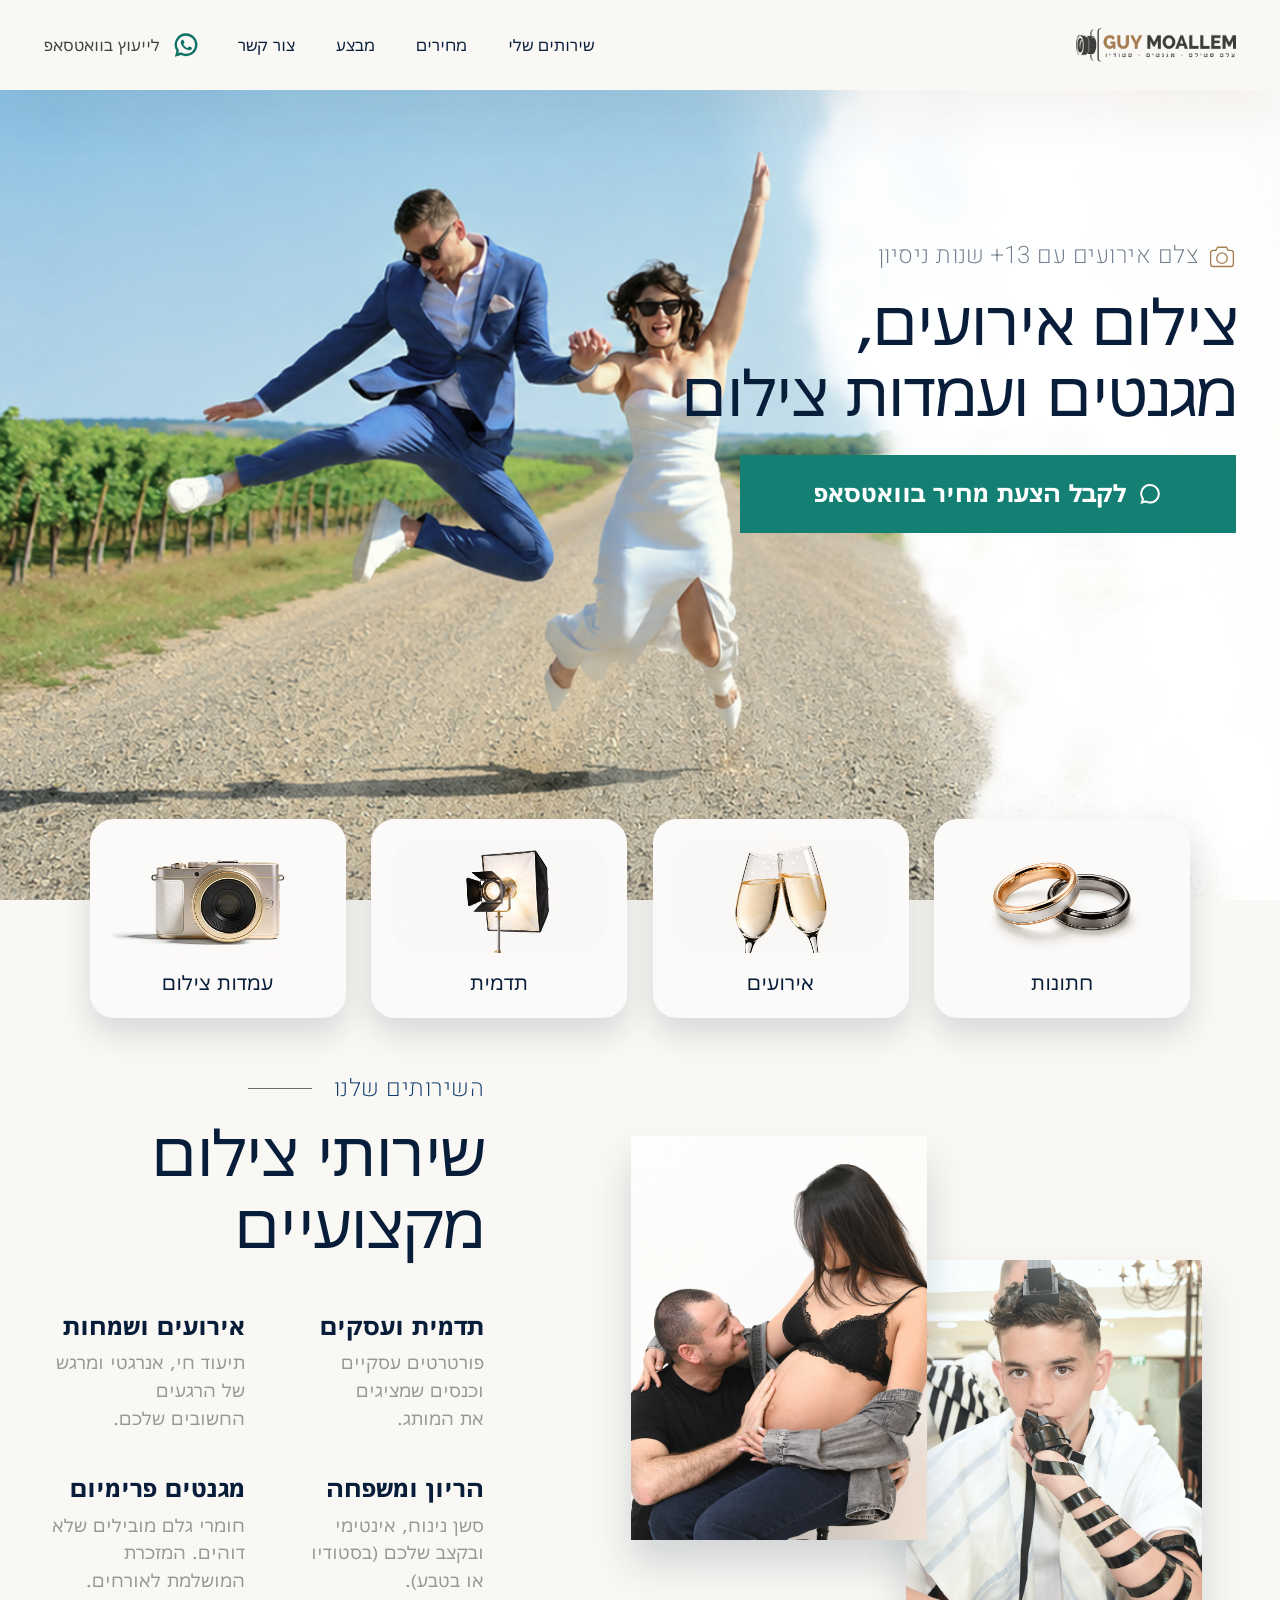
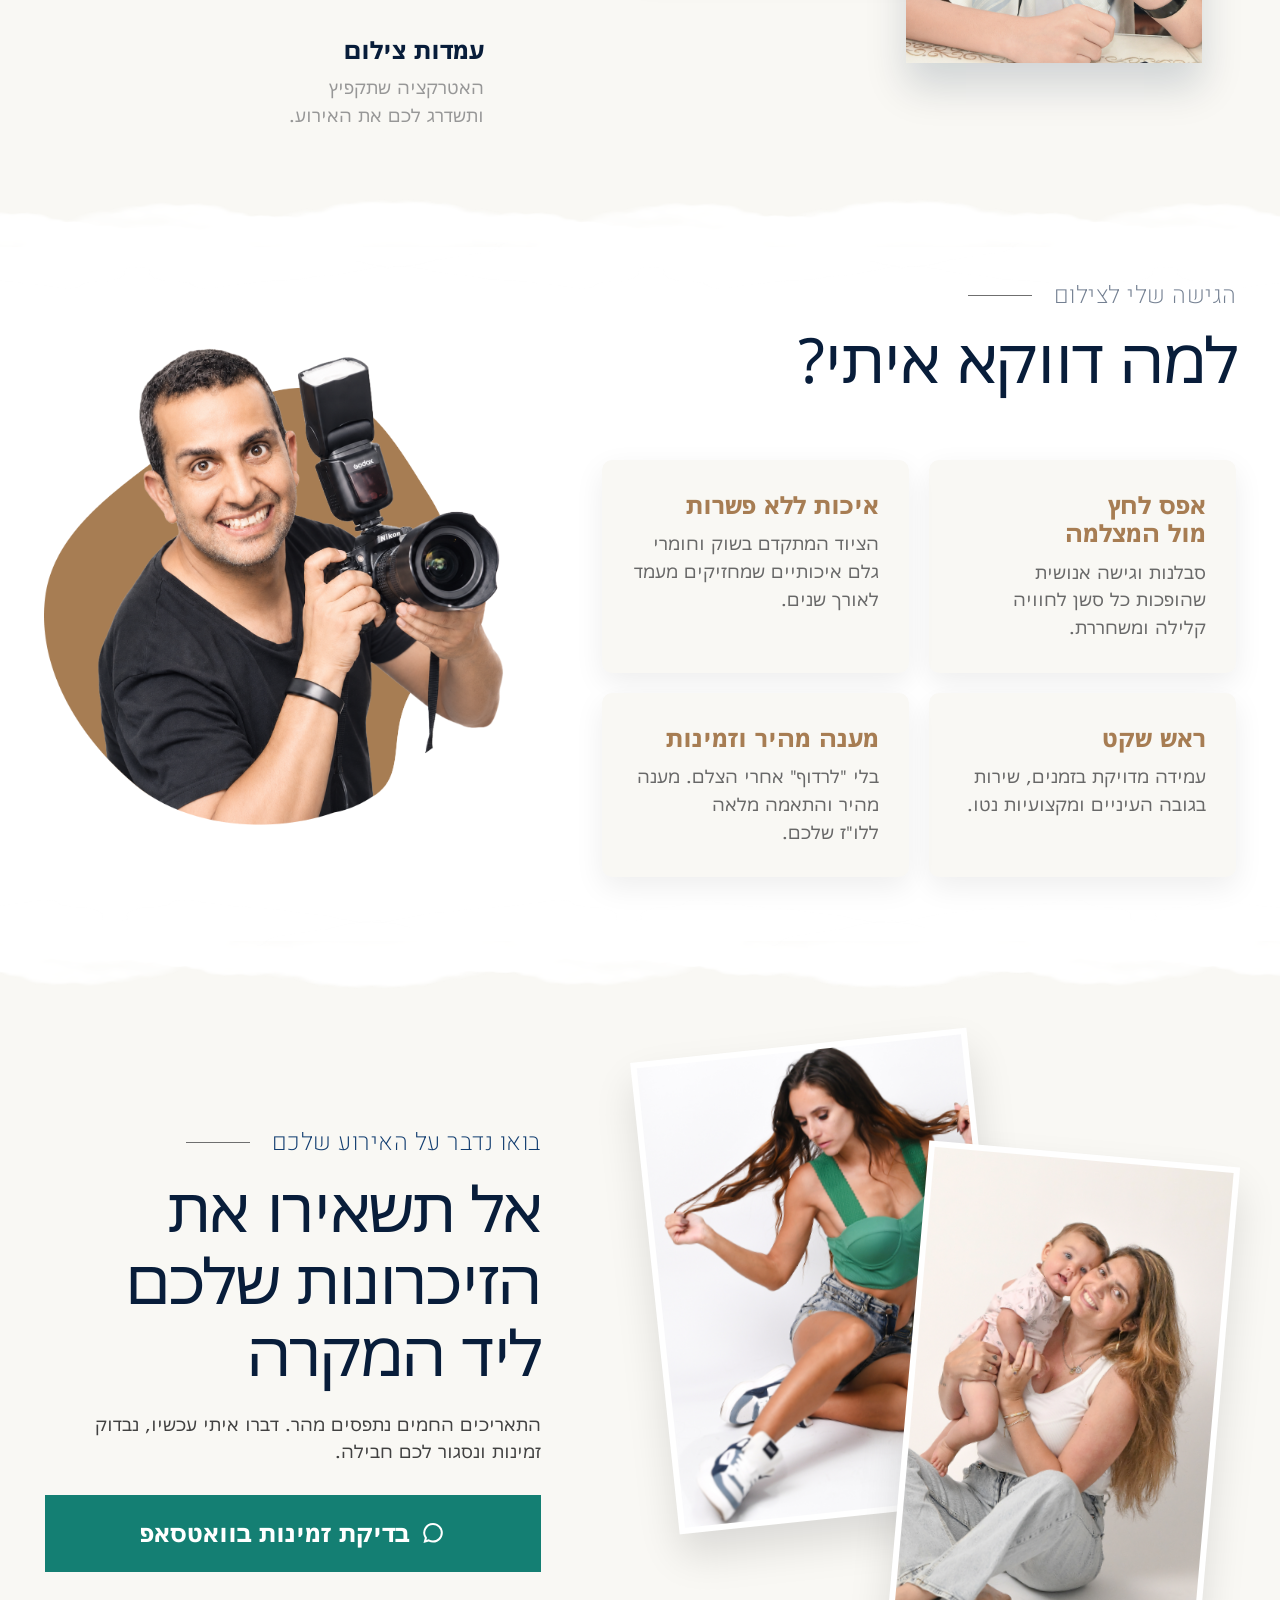
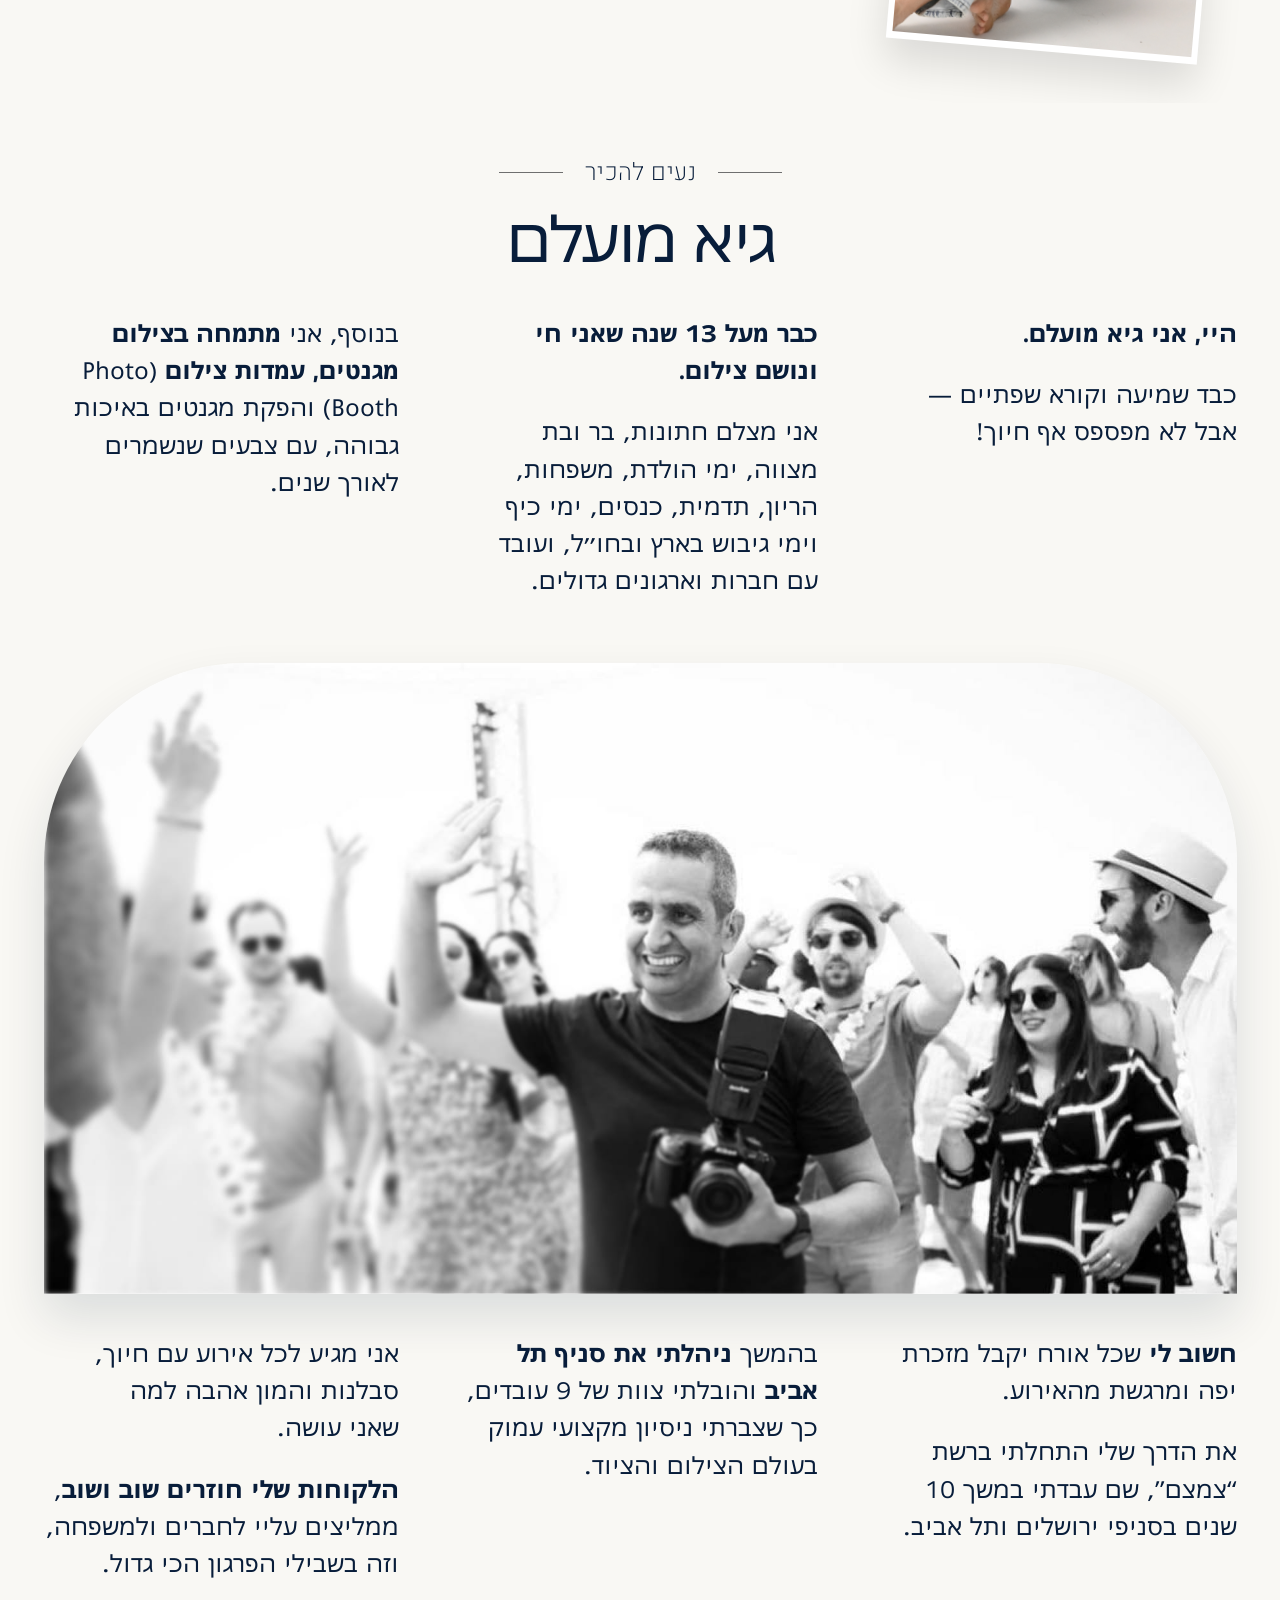
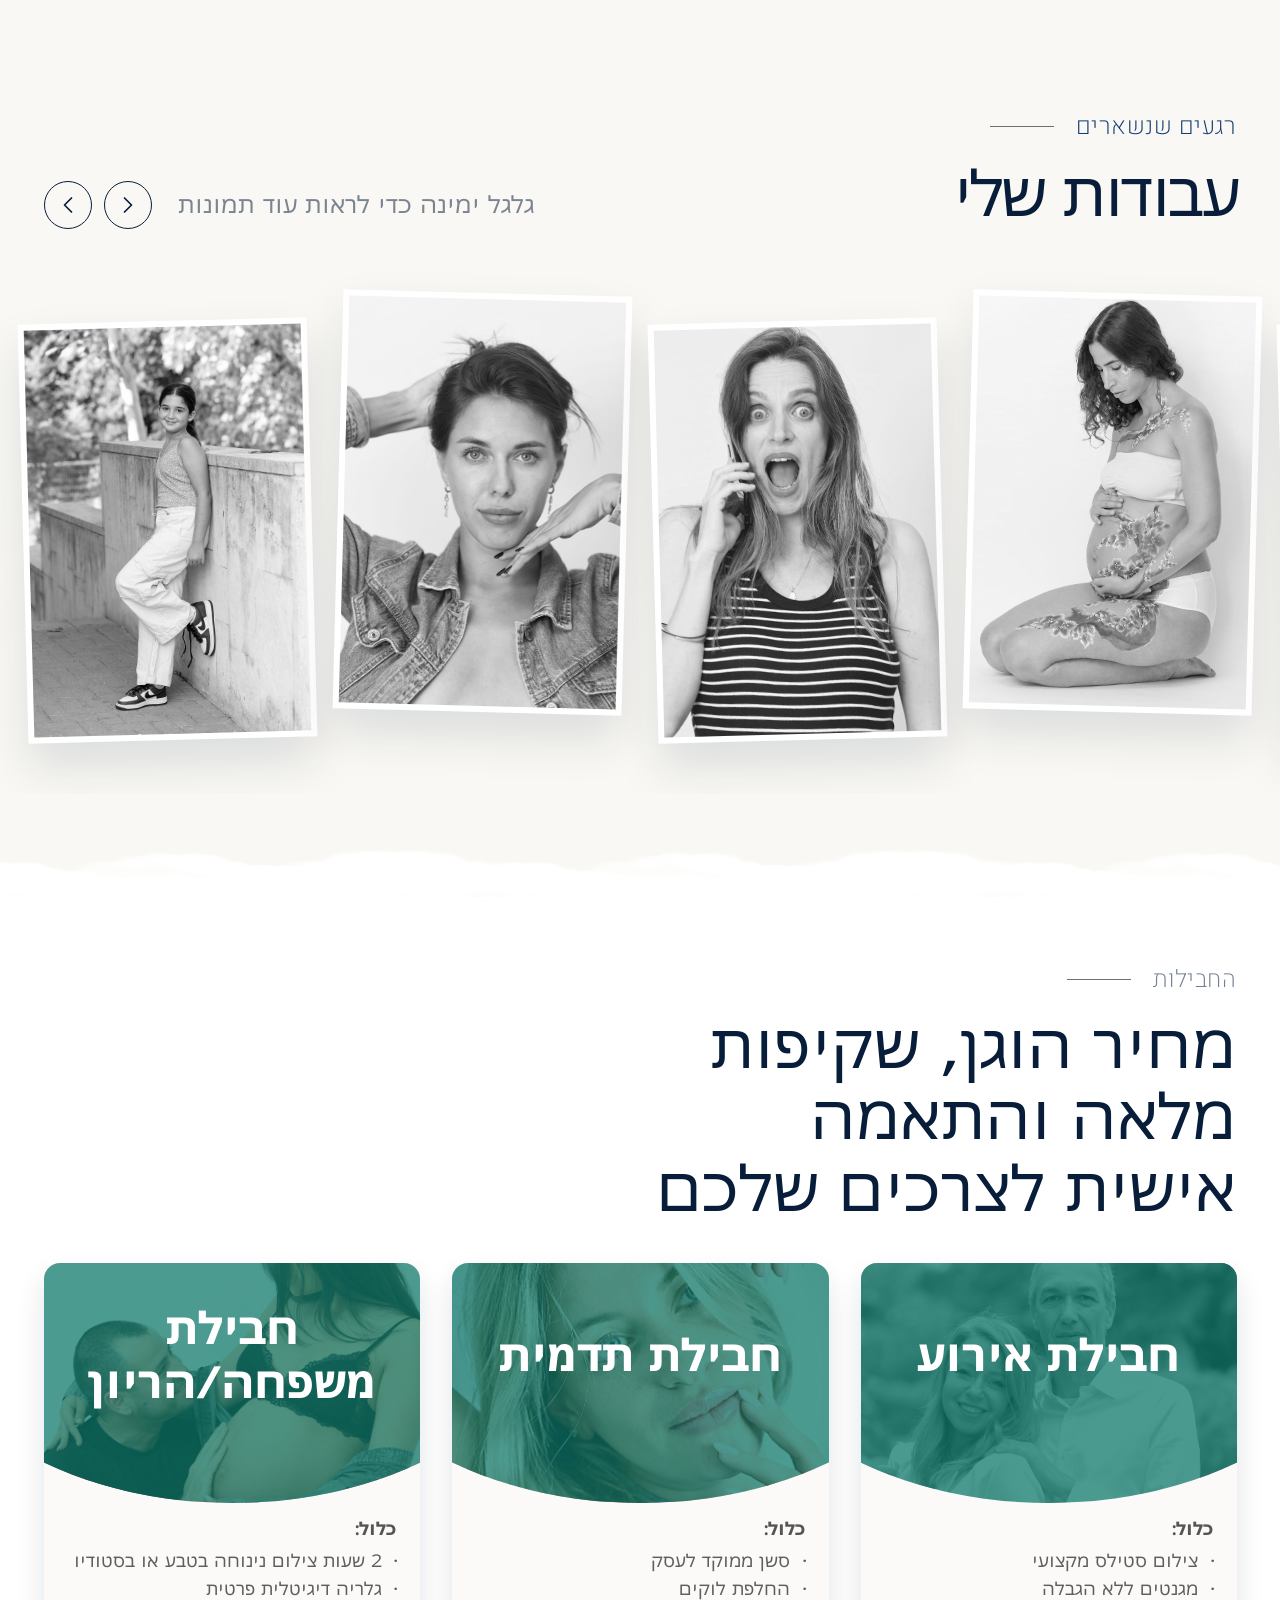
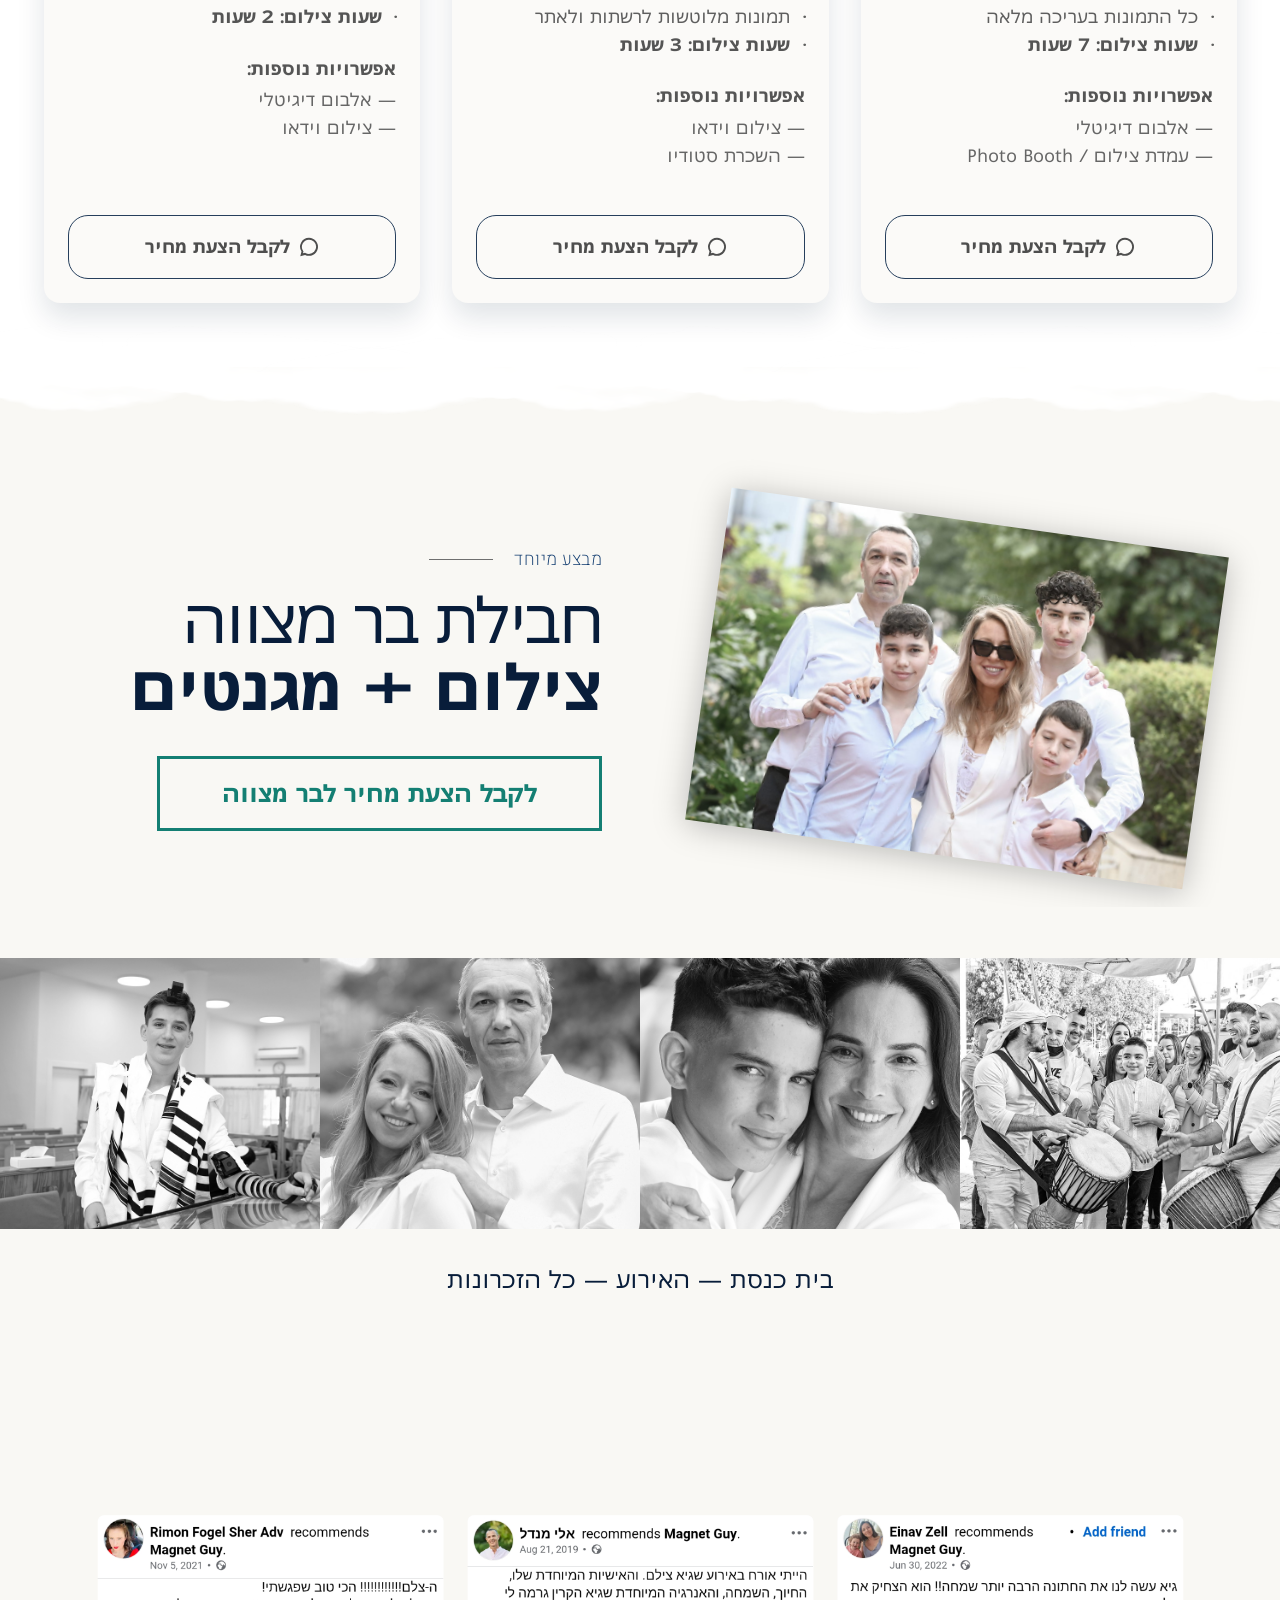
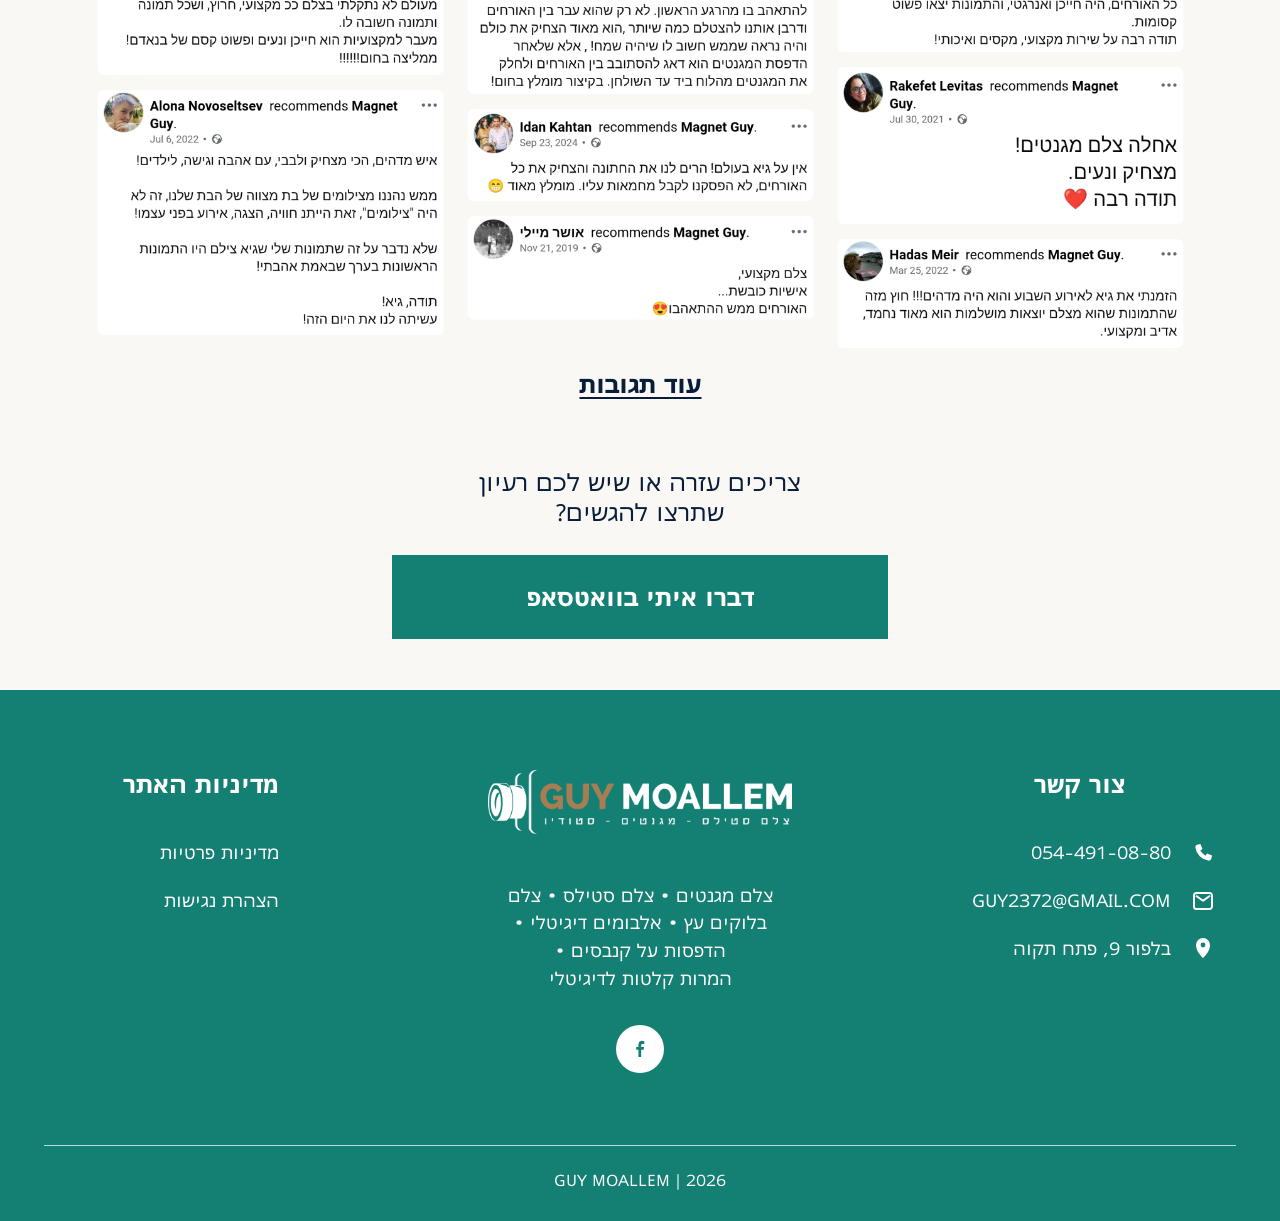
==== commit 54eee43d: "Fix footer services line wrapping" ====
--- a/index.html
+++ b/index.html
@@ -500,7 +500,7 @@
 					loading="lazy"
 				>
 			</a>
-			<p class="site-footer__services">צלם מגנטים • צלם סטילס • צלם<br>בלוקים עץ • אלבומים דיגיטלי •<br>הדפסות על קנבסים • המרות קלטות<br>לדיגיטלי</p>
+			<p class="site-footer__services">צלם מגנטים • צלם סטילס • צלם<br>בלוקים עץ • אלבומים דיגיטלי •<br>הדפסות על קנבסים •<br>המרות קלטות לדיגיטלי</p>
 			<div class="site-footer__socials" aria-label="רשתות חברתיות">
 				<a href="https://www.facebook.com/guy2372" target="_blank" rel="noopener noreferrer" aria-label="Facebook"><svg aria-hidden="true" viewBox="0 0 24 24"><path d="M13.5 21v-8h2.8l.45-3h-3.25V8.1c0-.9.3-1.55 1.65-1.55H17V3.85A25 25 0 0 0 14.6 3c-2.4 0-4.1 1.45-4.1 4.2V10H8v3h2.5v8h3Z" fill="currentColor" /></svg></a>
 			</div>
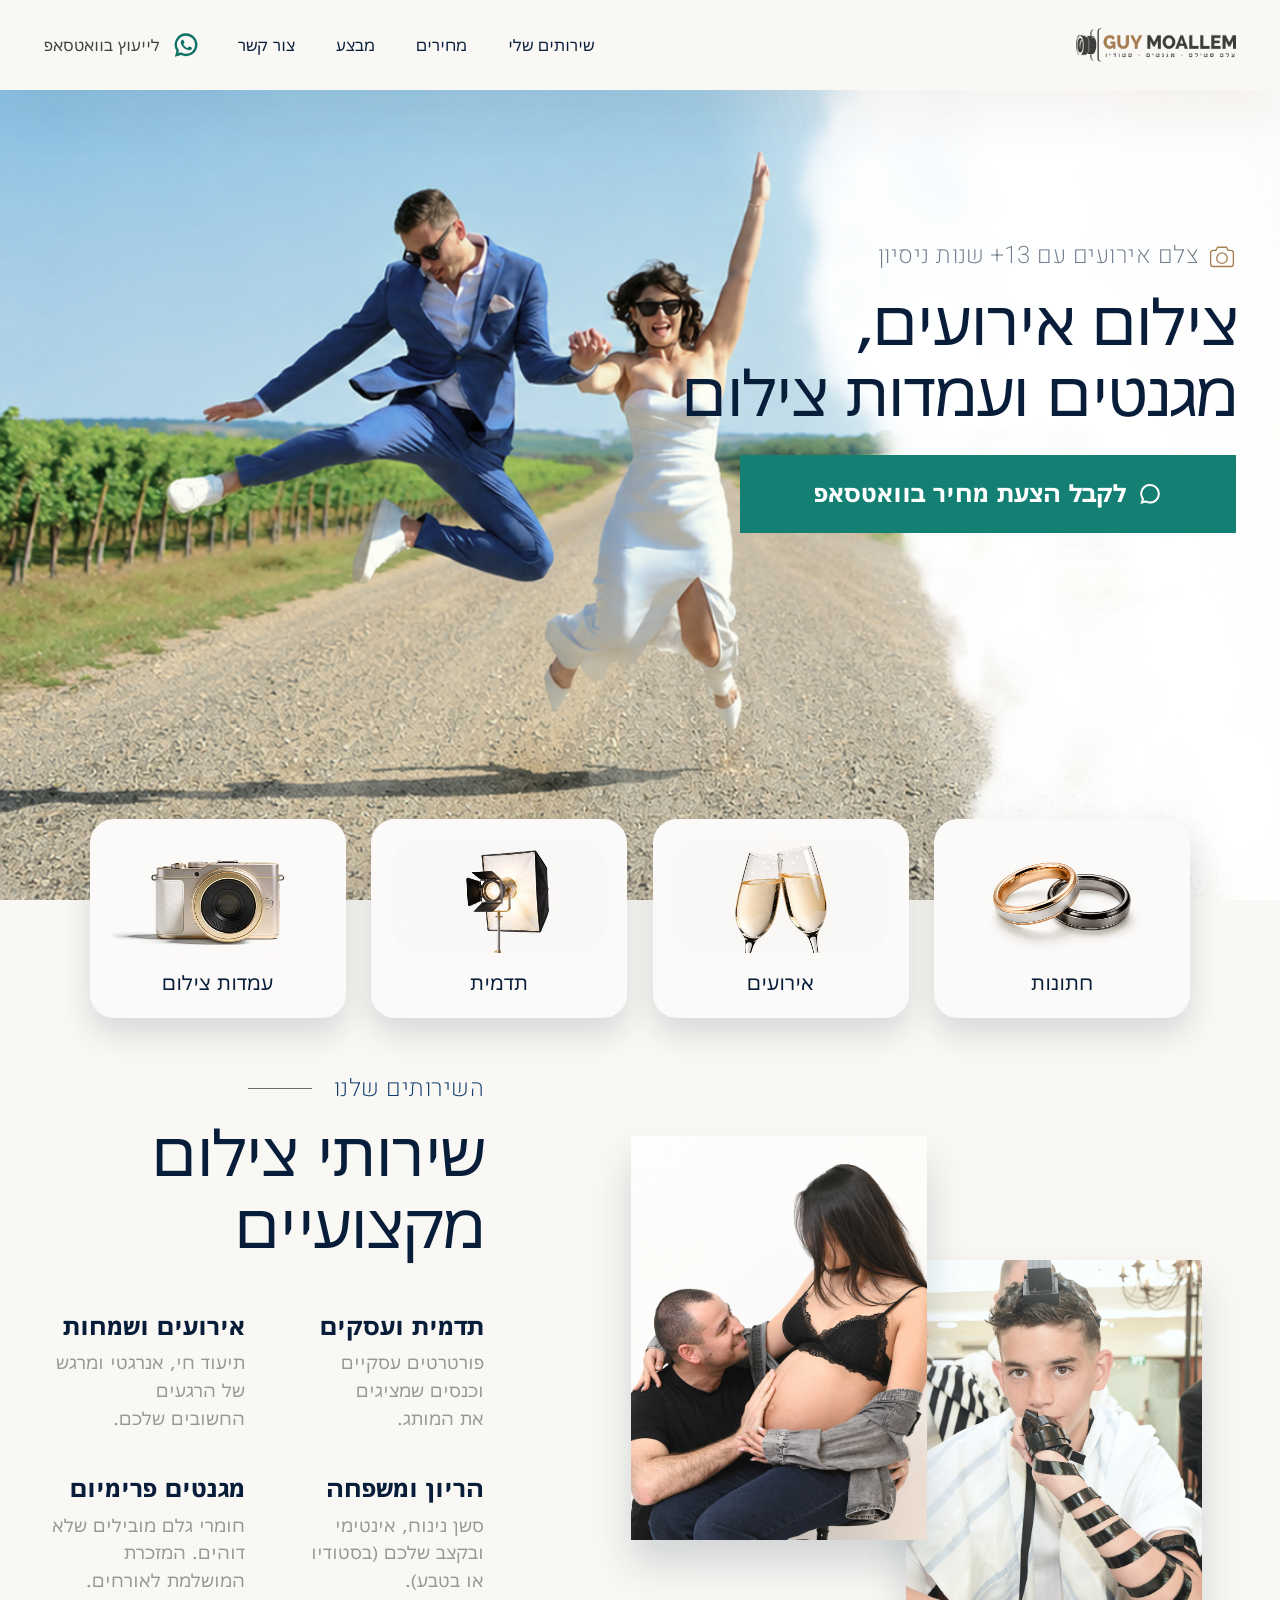
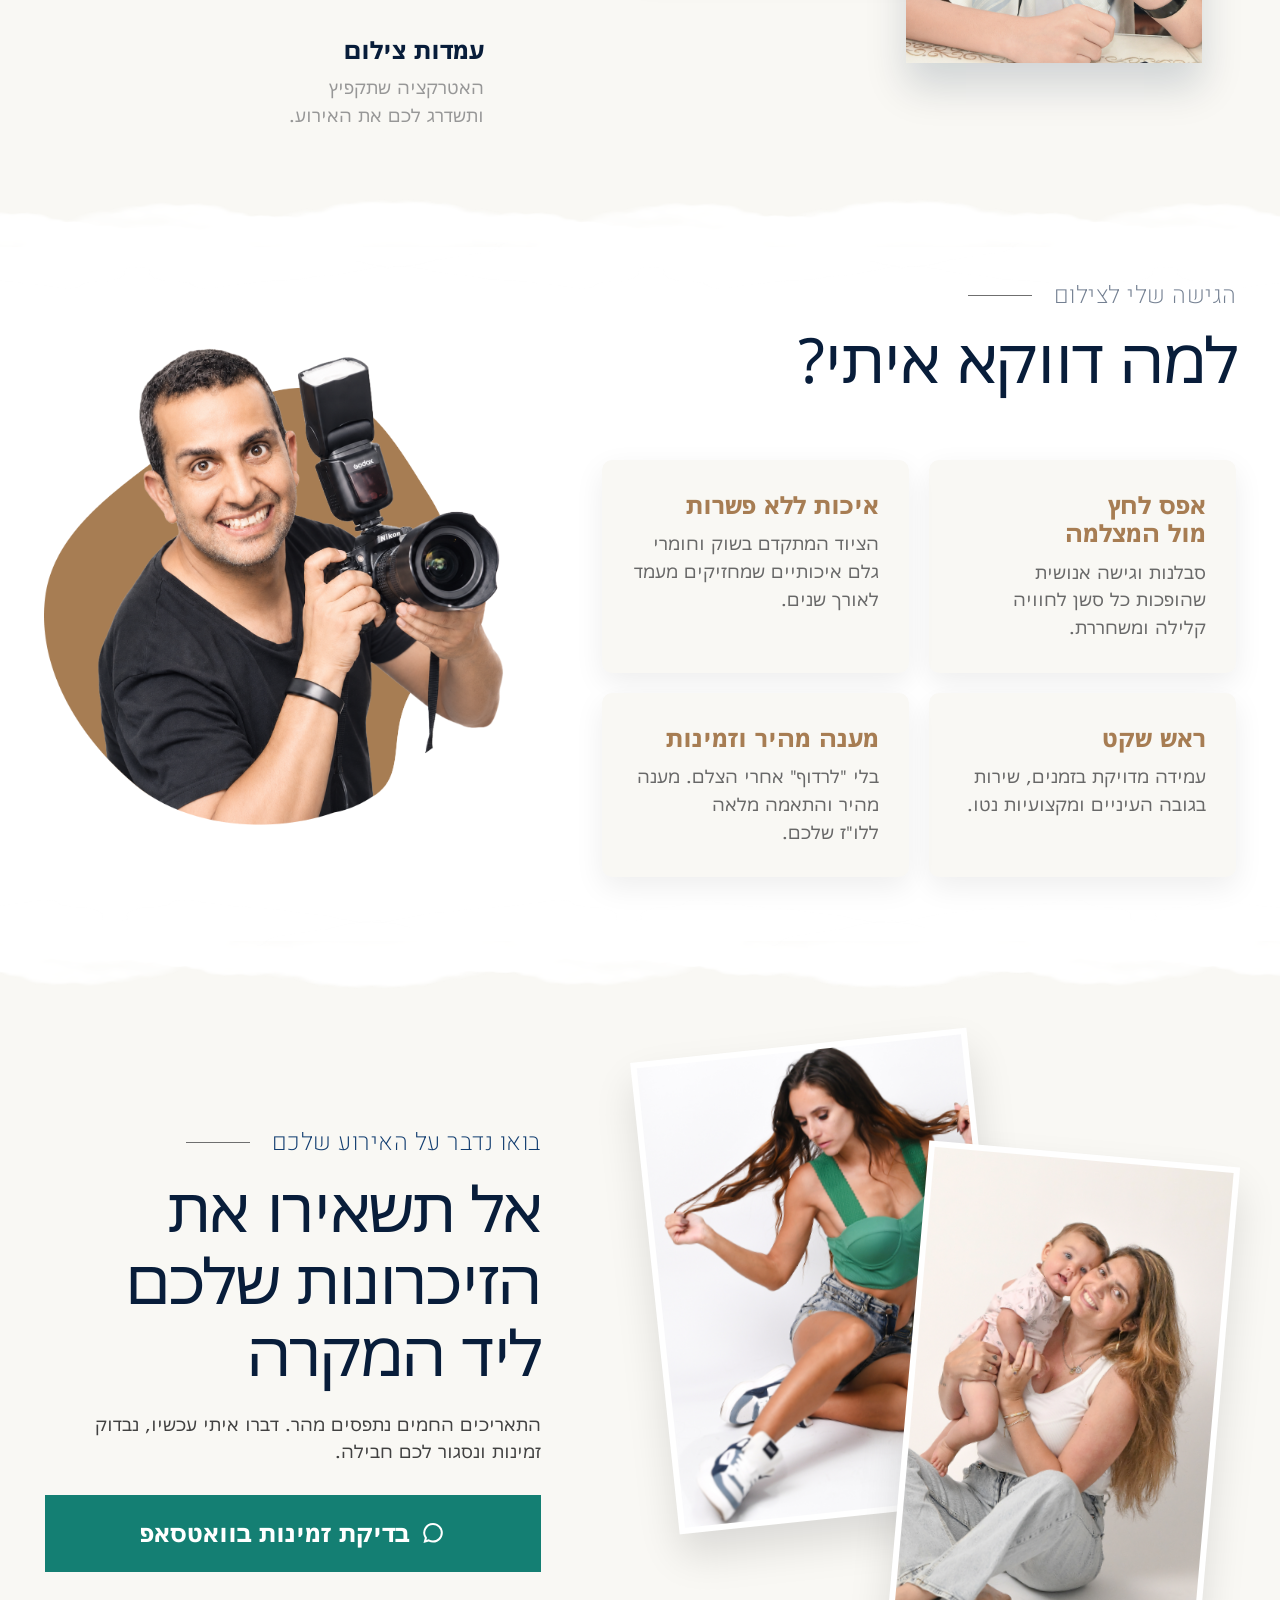
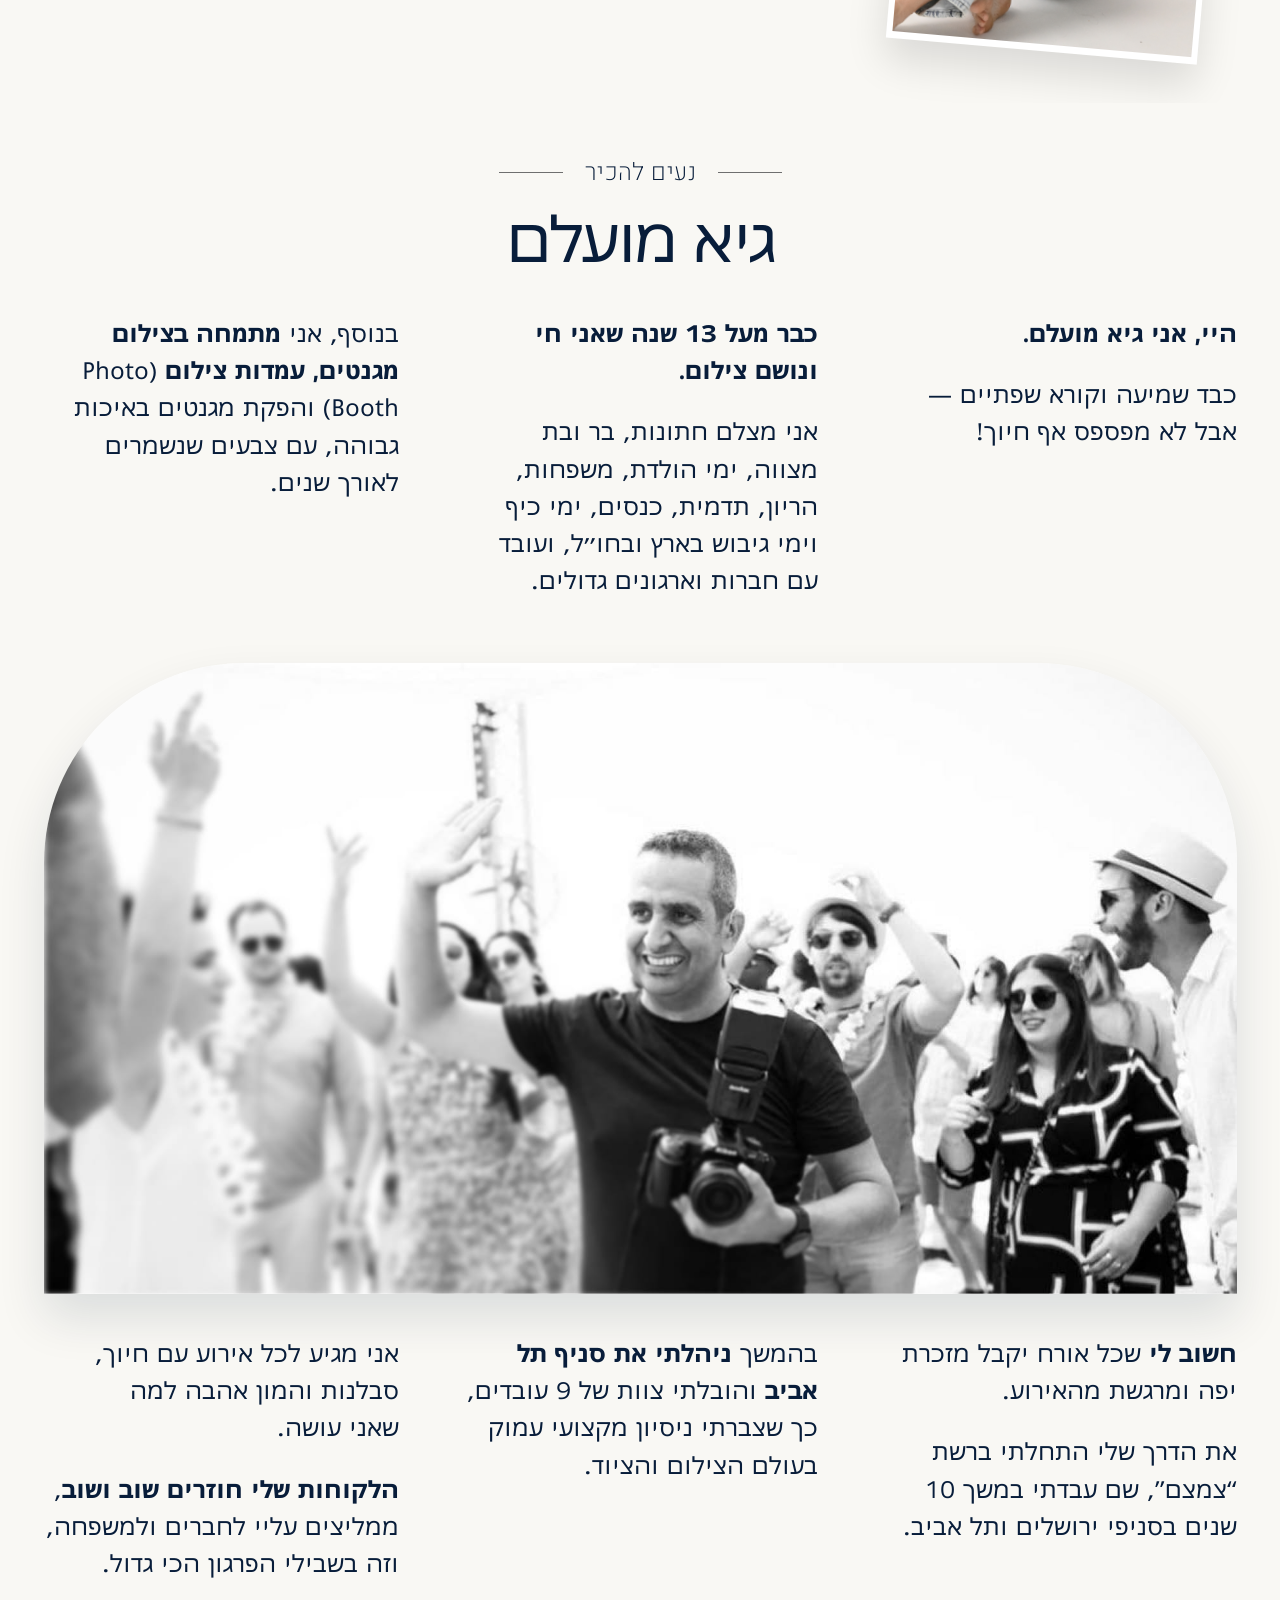
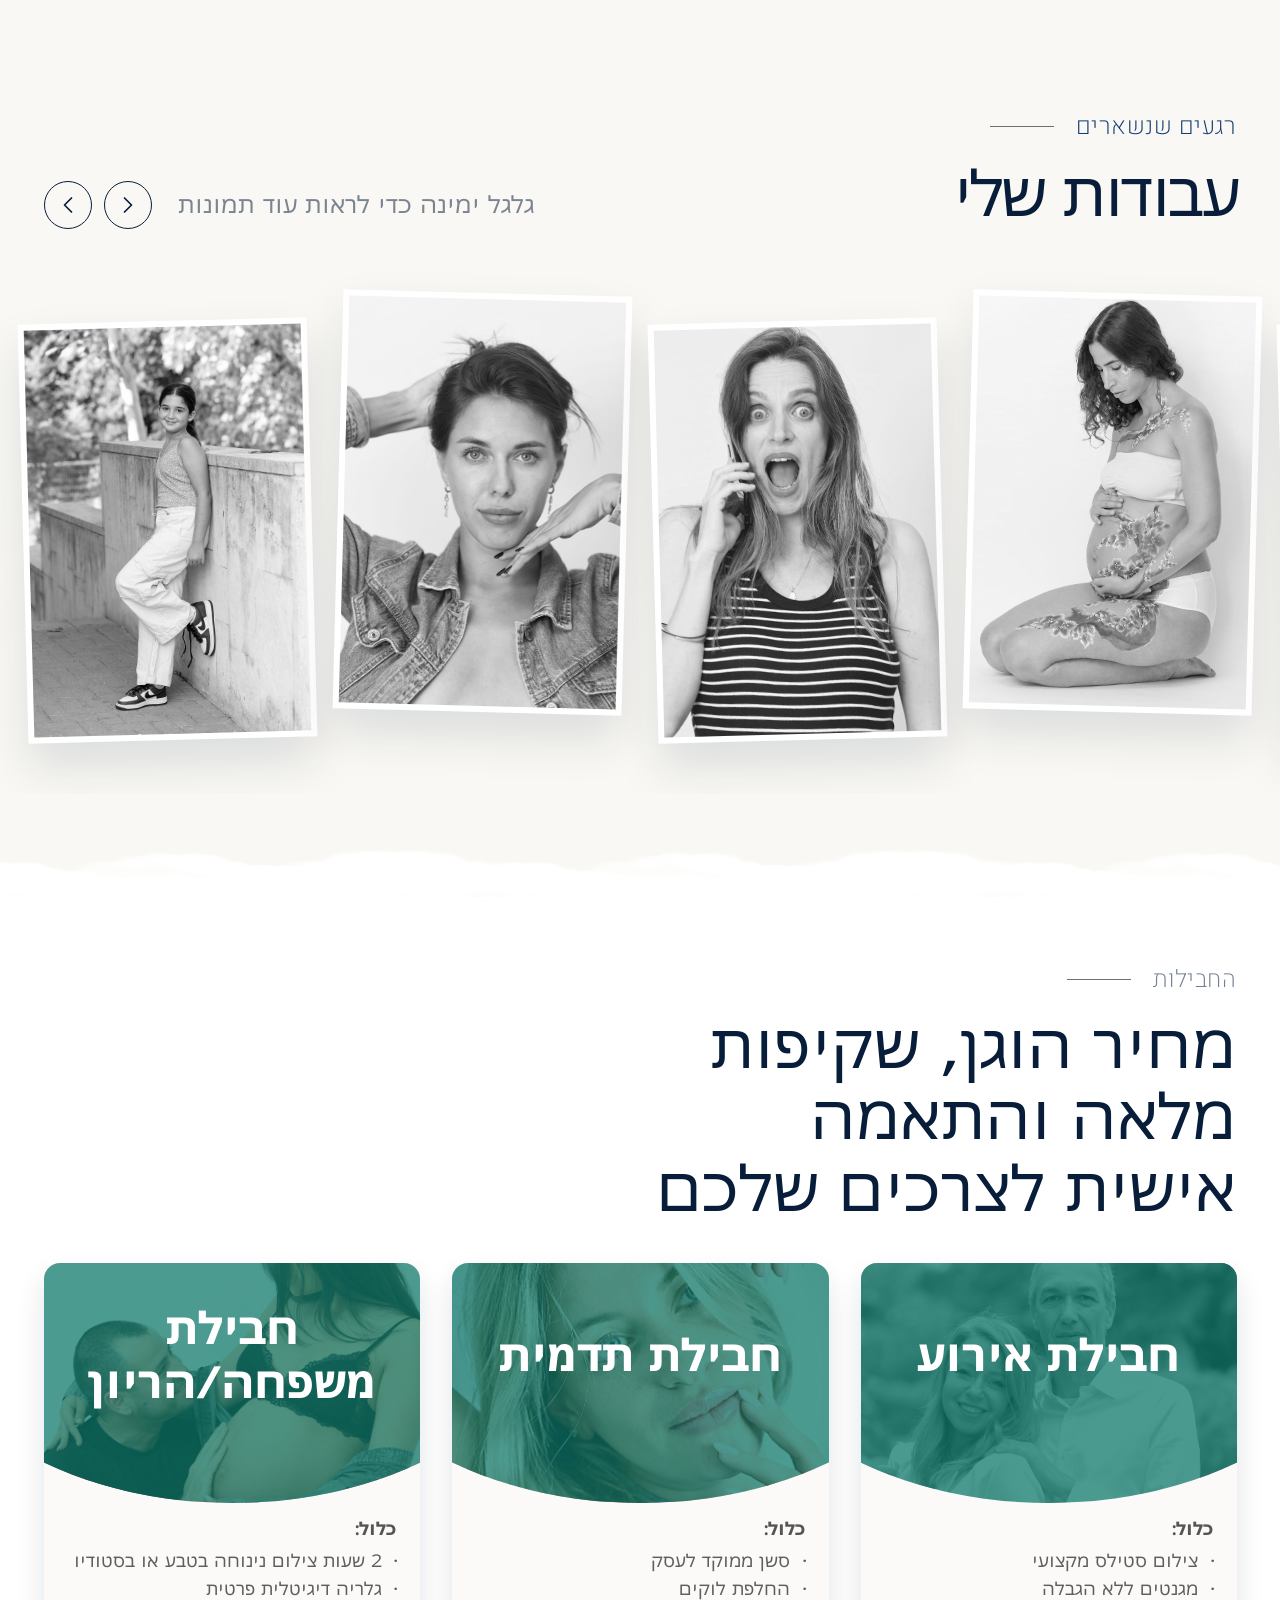
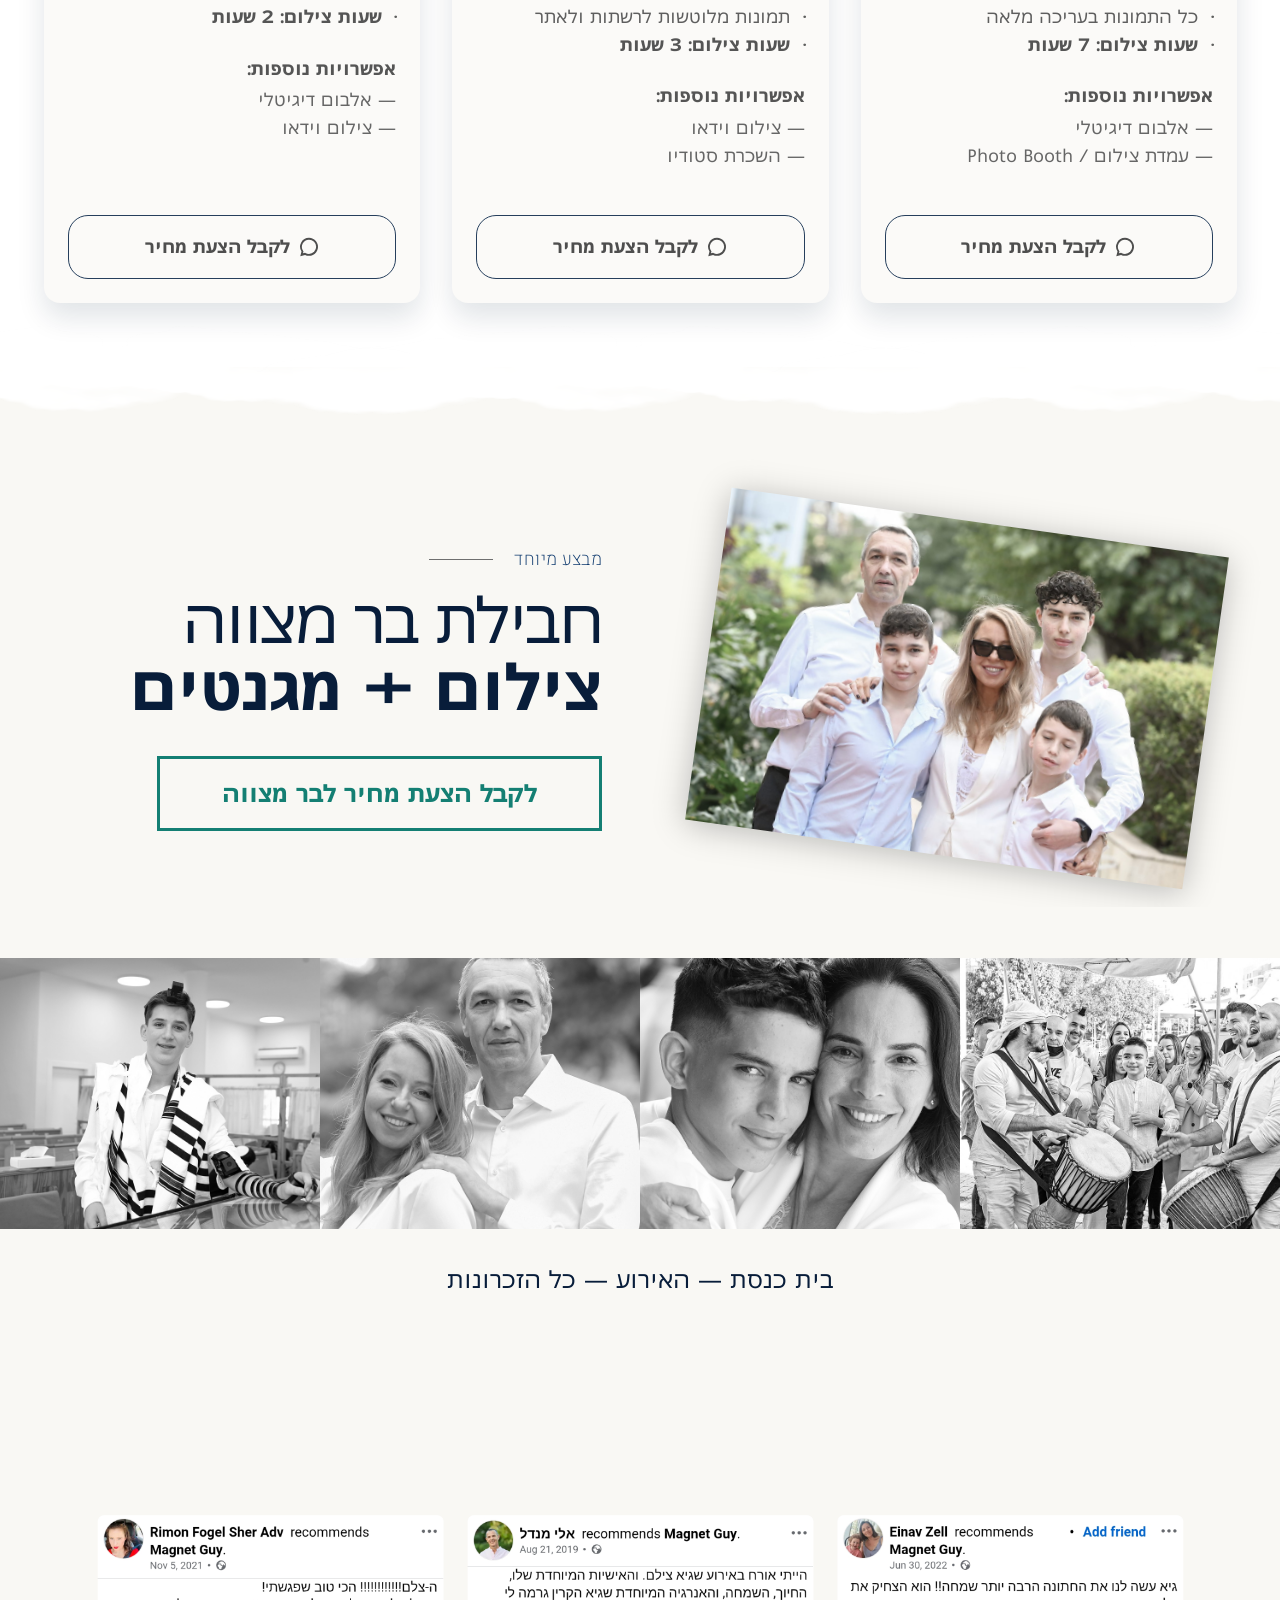
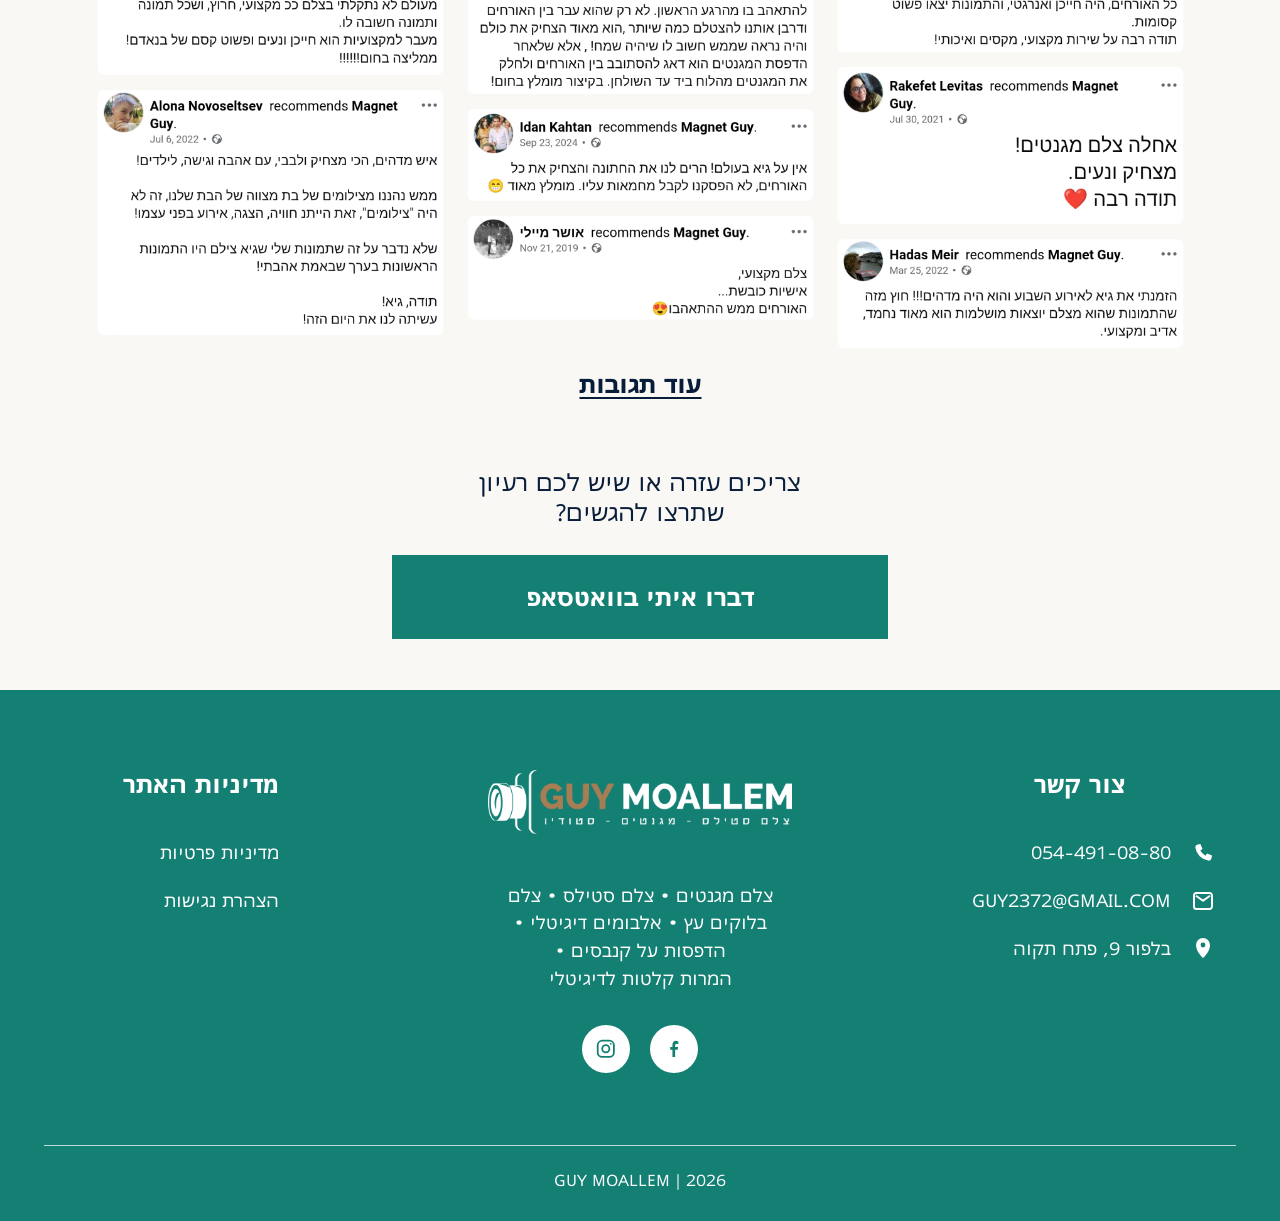
==== commit deef365d: "Add instagram link to footer" ====
--- a/index.html
+++ b/index.html
@@ -503,6 +503,7 @@
 			<p class="site-footer__services">צלם מגנטים • צלם סטילס • צלם<br>בלוקים עץ • אלבומים דיגיטלי •<br>הדפסות על קנבסים •<br>המרות קלטות לדיגיטלי</p>
 			<div class="site-footer__socials" aria-label="רשתות חברתיות">
 				<a href="https://www.facebook.com/guy2372" target="_blank" rel="noopener noreferrer" aria-label="Facebook"><svg aria-hidden="true" viewBox="0 0 24 24"><path d="M13.5 21v-8h2.8l.45-3h-3.25V8.1c0-.9.3-1.55 1.65-1.55H17V3.85A25 25 0 0 0 14.6 3c-2.4 0-4.1 1.45-4.1 4.2V10H8v3h2.5v8h3Z" fill="currentColor" /></svg></a>
+				<a href="https://www.instagram.com/guymoallem7?igsh=MXZ1bXE4dDFubW1wNA==" target="_blank" rel="noopener noreferrer" aria-label="Instagram"><svg aria-hidden="true" viewBox="0 0 24 24"><rect x="3" y="3" width="18" height="18" rx="5" fill="none" stroke="currentColor" stroke-width="2" /><circle cx="12" cy="12" r="4" fill="none" stroke="currentColor" stroke-width="2" /><circle cx="17.5" cy="6.5" r="1" fill="currentColor" /></svg></a>
 			</div>
 		</div>
 
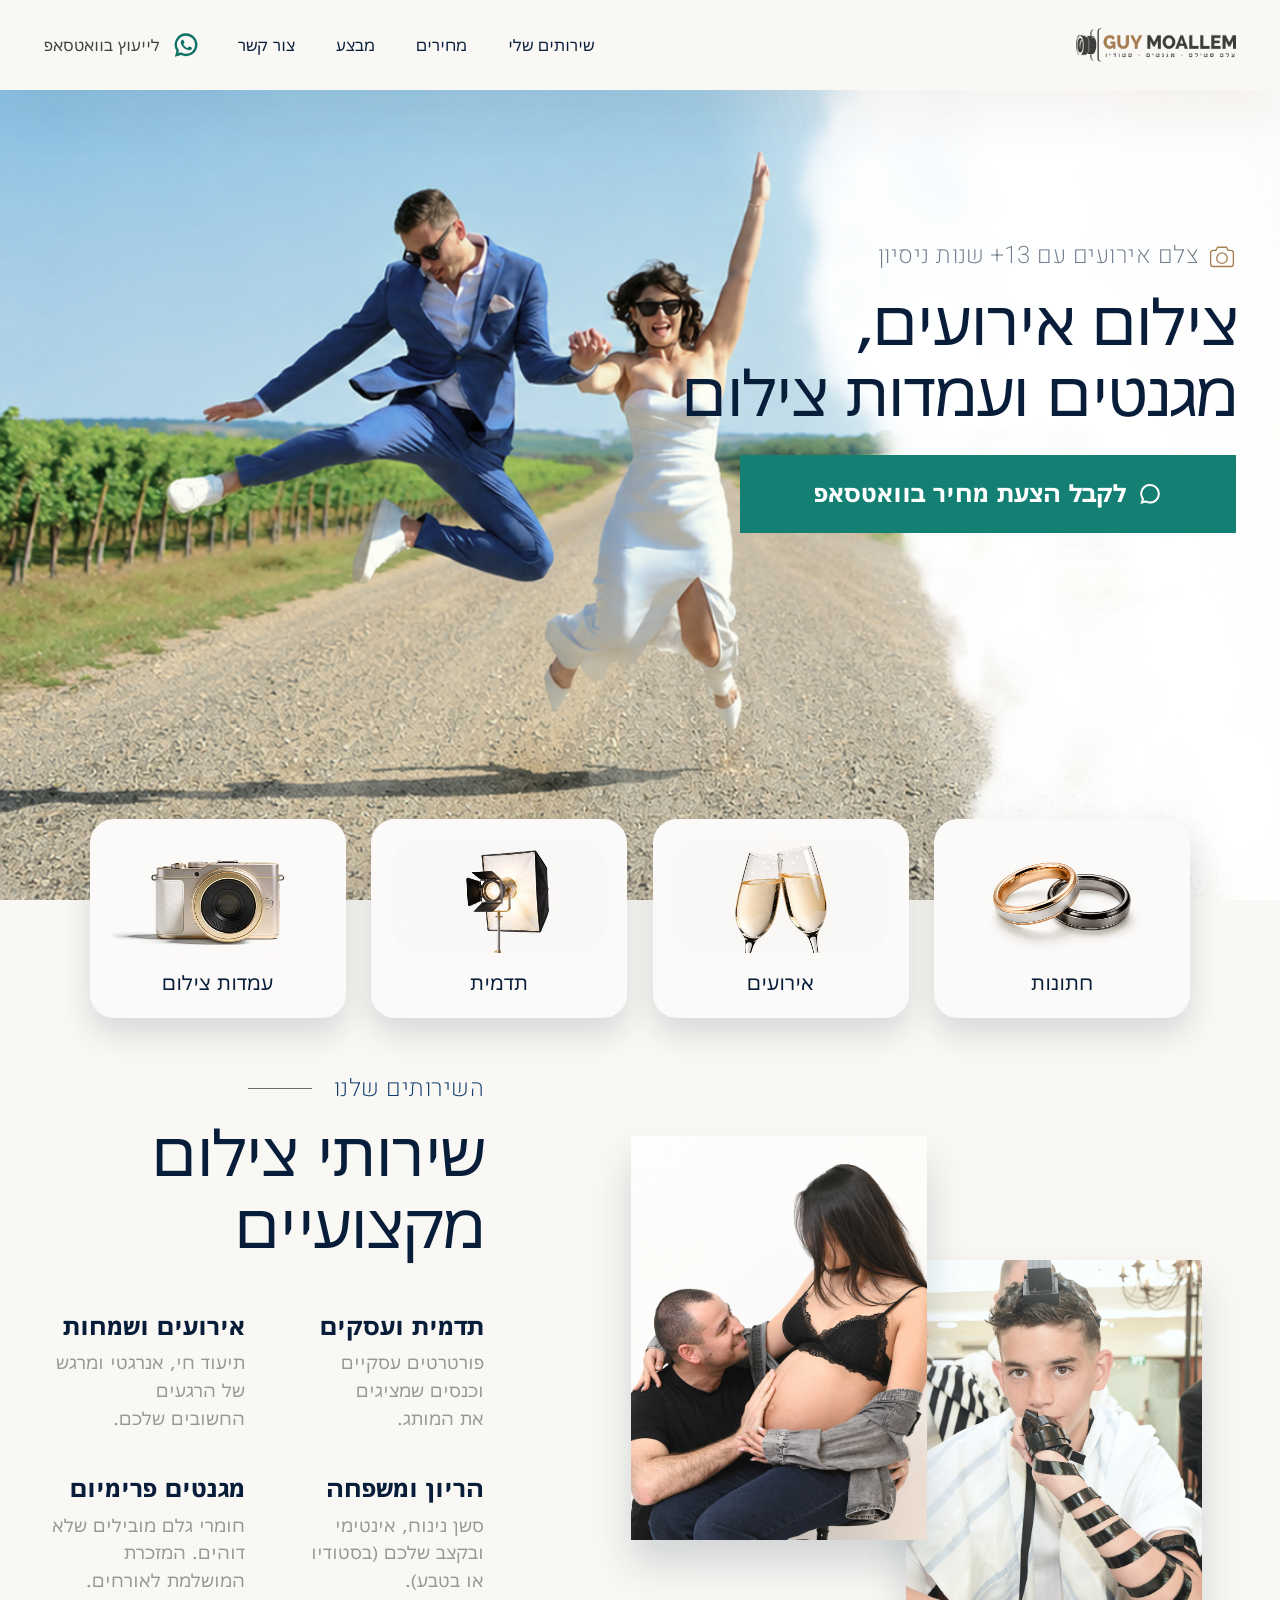
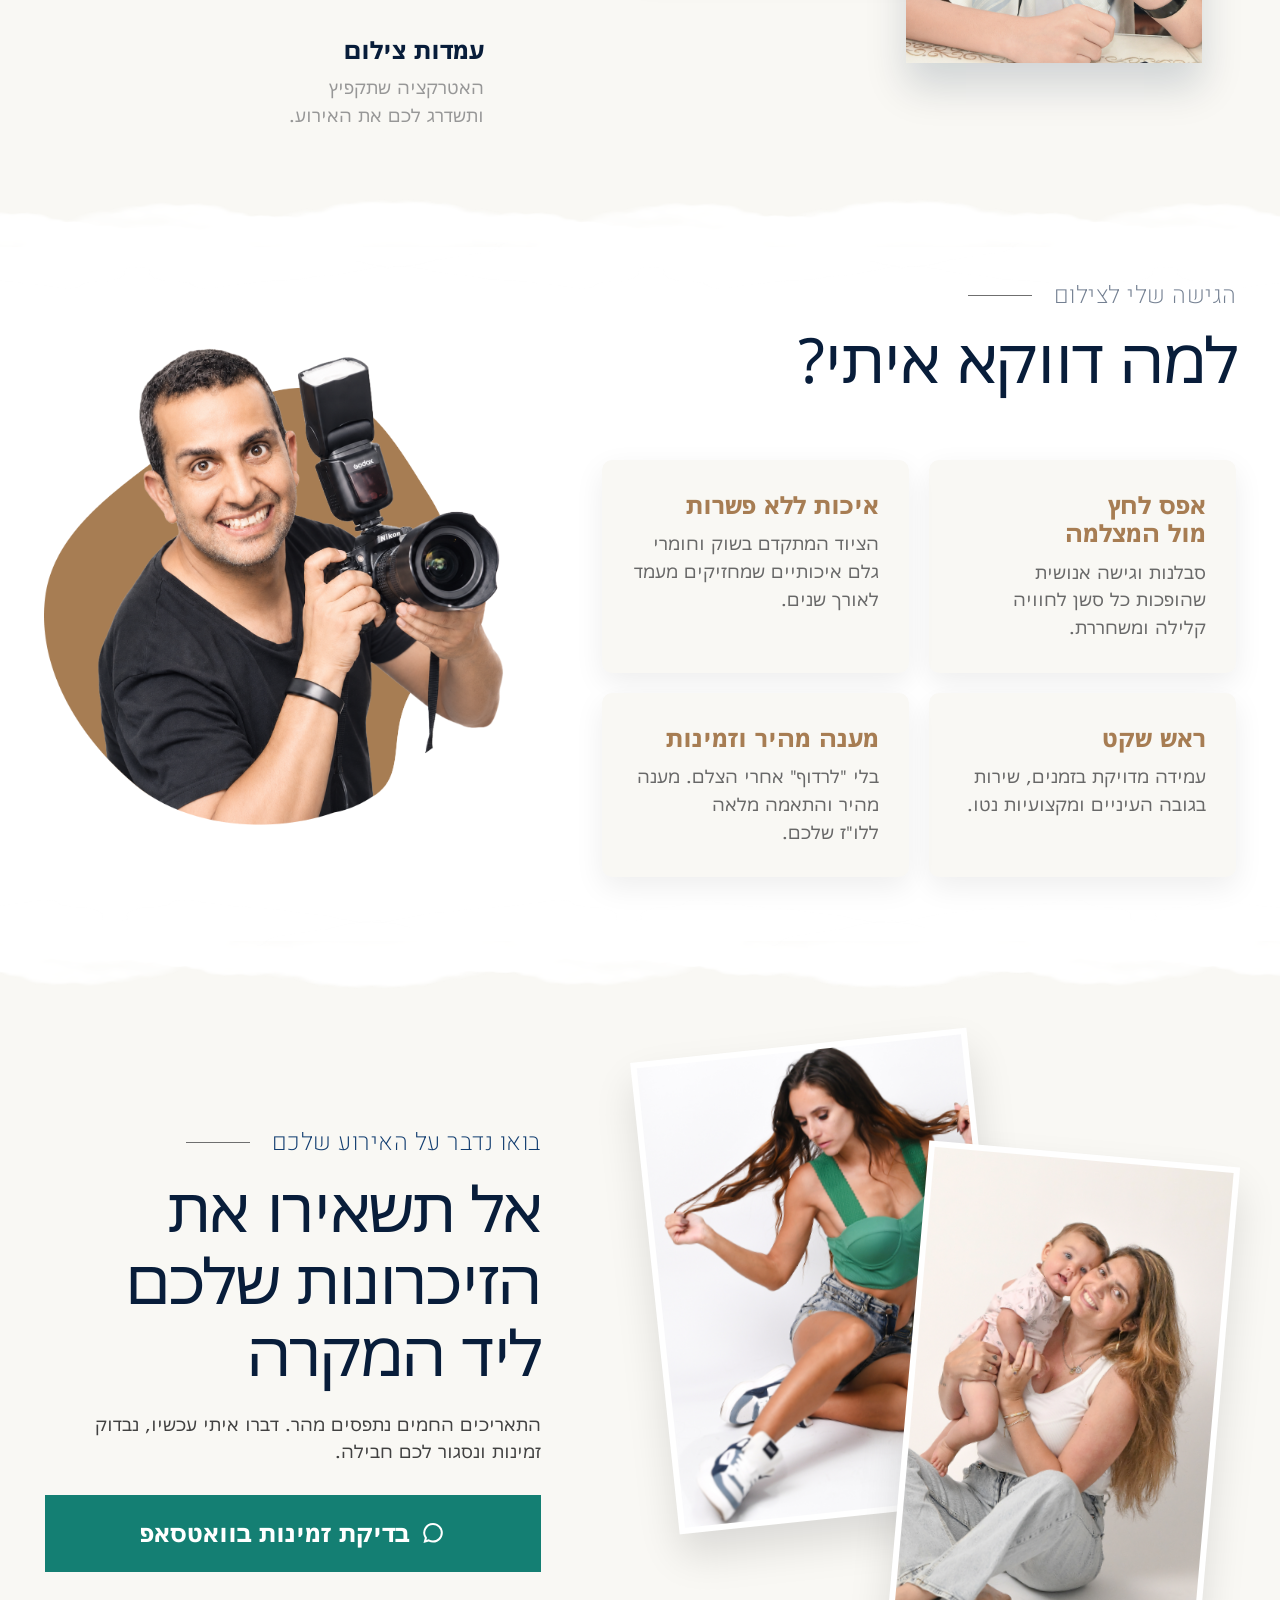
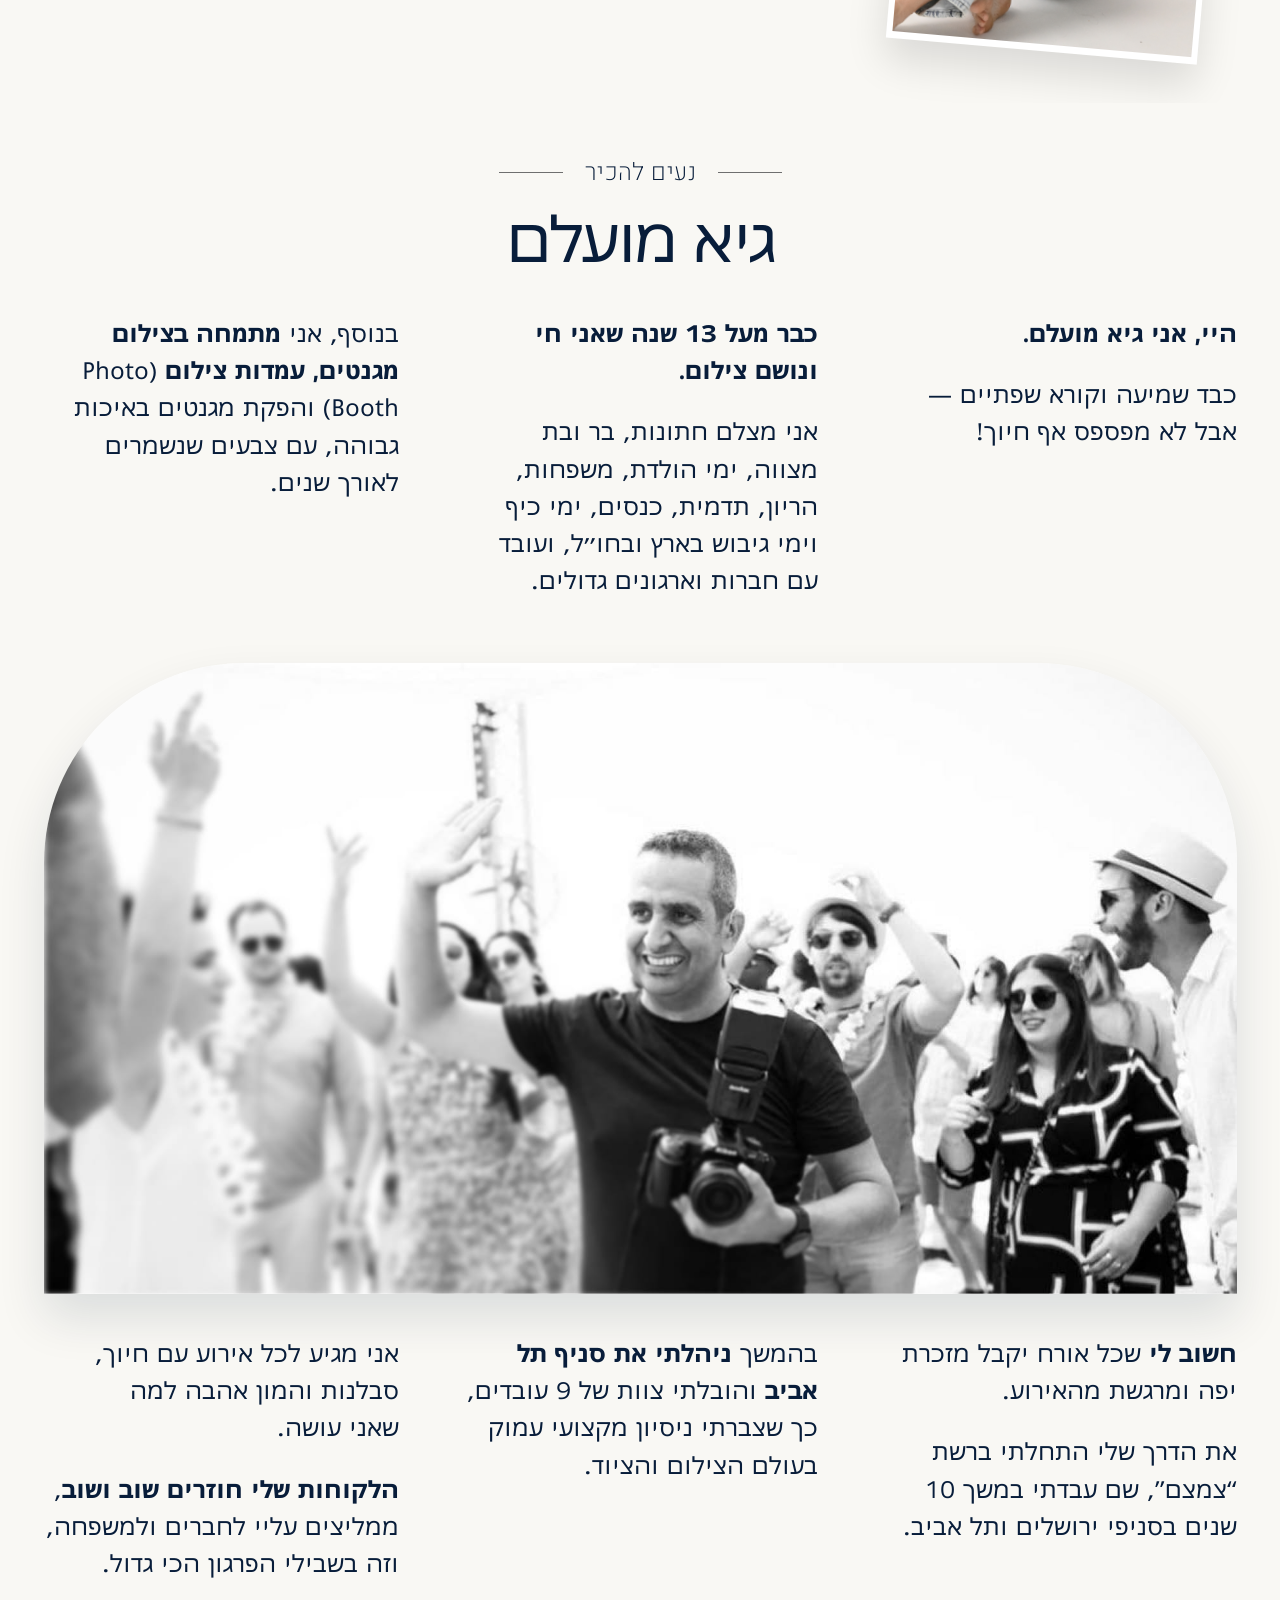
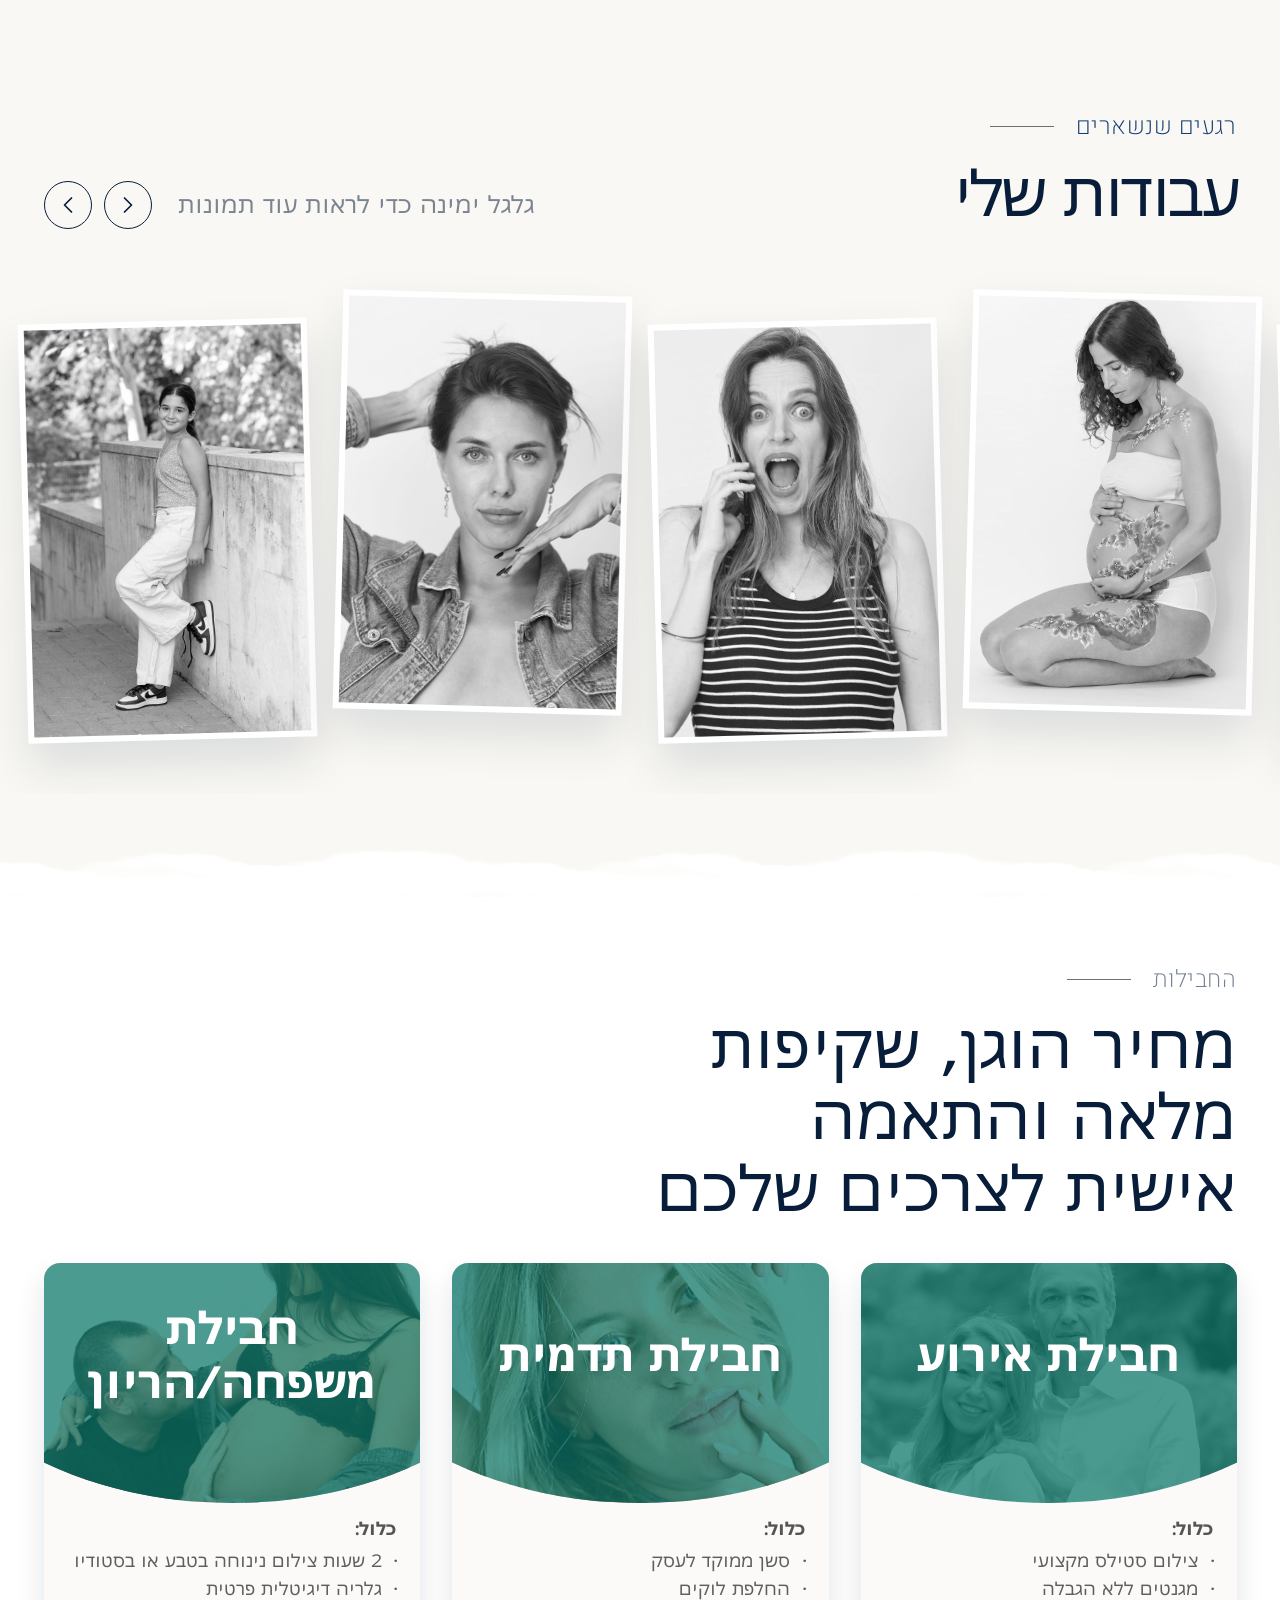
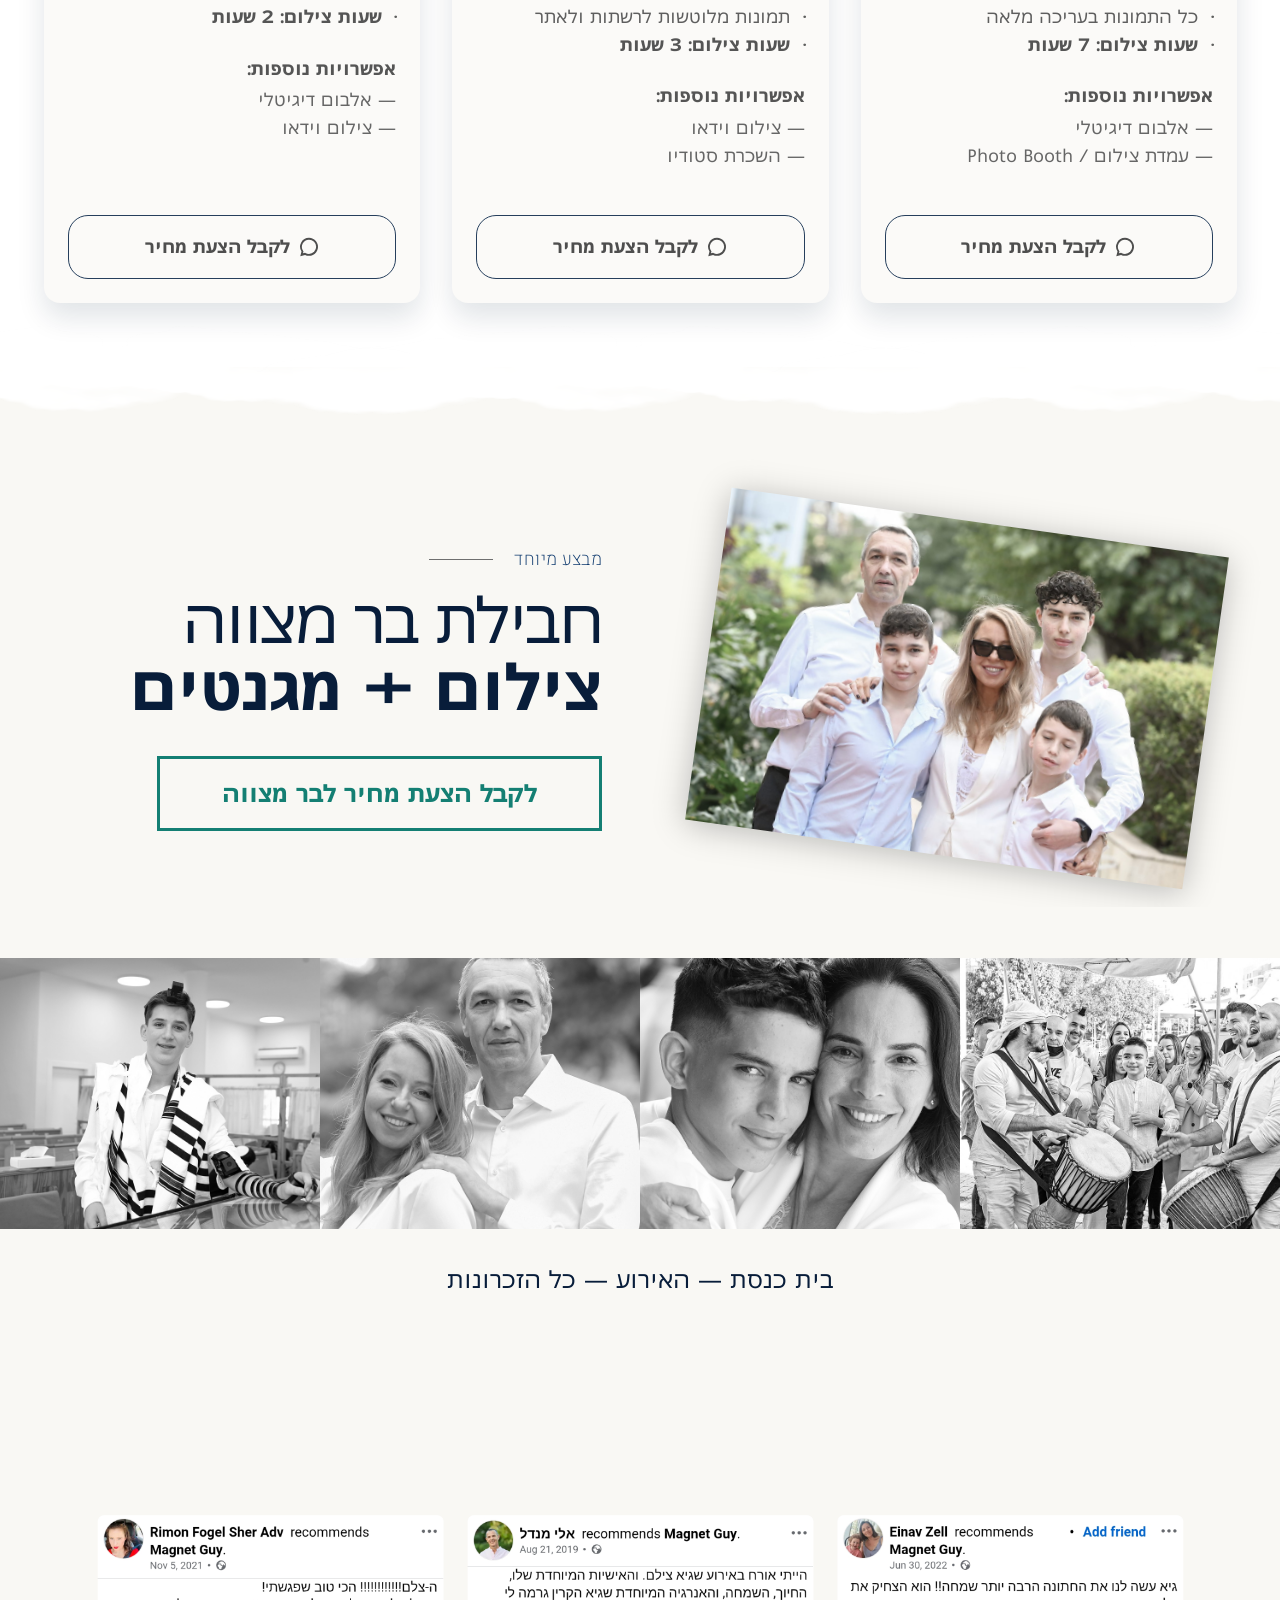
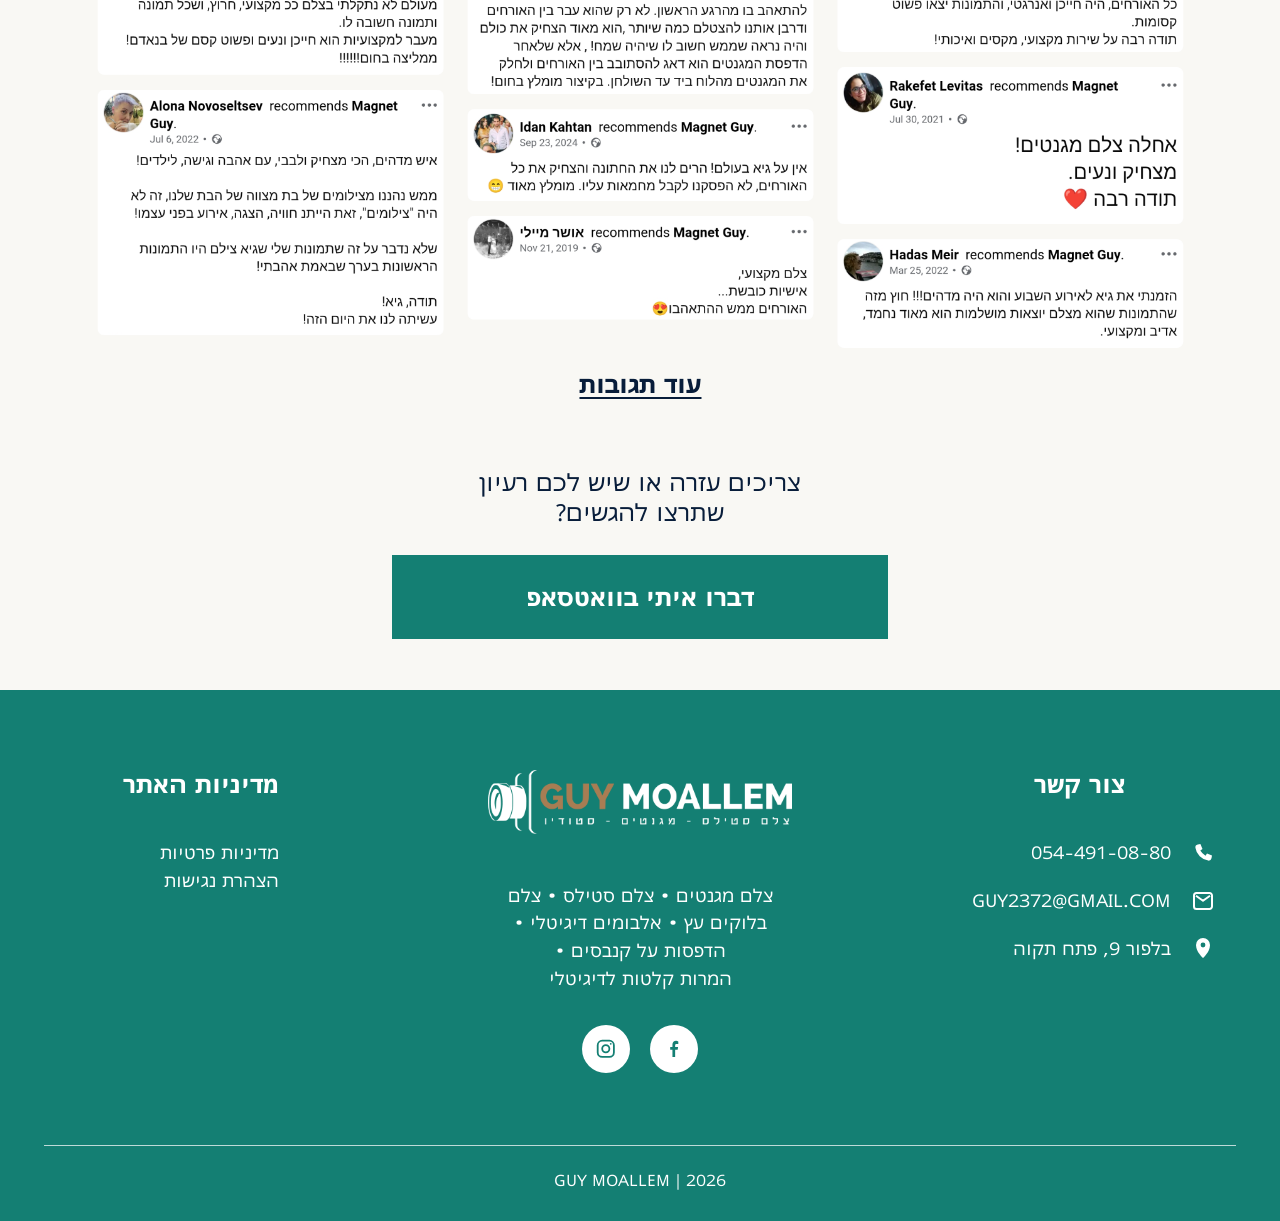
==== commit 5417f0c7: "Add social preview image and refine mobile photo" ====
--- a/index.html
+++ b/index.html
@@ -5,6 +5,11 @@
 	<meta name="viewport" content="width=device-width, initial-scale=1">
 	<link rel="icon" type="image/png" href="./assets/images/favicon.png">
 	<title>Guy Moallem</title>
+	<meta property="og:image" content="https://guymoallem.reynlib.com/assets/images/portrait-guy.png">
+	<meta property="og:image:secure_url" content="https://guymoallem.reynlib.com/assets/images/portrait-guy.png">
+	<meta property="og:image:type" content="image/png">
+	<meta property="og:image:width" content="1237">
+	<meta property="og:image:height" content="1311">
 <meta name='robots' content='max-image-preview:large' />
 <link rel="preload" href="./assets/fonts/Lunasima-Regular.ttf" as="font" type="font/ttf" crossorigin>
 <link rel="preload" href="./assets/fonts/Lunasima-Bold.ttf" as="font" type="font/ttf" crossorigin>
--- a/assets/css/main.css
+++ b/assets/css/main.css
@@ -2283,7 +2283,7 @@
 	}
 
 	.works-section__actions {
-		align-items: flex-start;
+		align-items: flex-end;
 		flex-direction: column-reverse;
 		gap: 1rem;
 	}
@@ -3016,6 +3016,10 @@
 	margin: 0;
 	font-size: 1.125rem;
 	list-style: none;
+}
+
+.site-footer__navigation .site-footer__list {
+	gap: 0;
 }
 
 .site-footer__list a {
@@ -3467,6 +3471,16 @@
 }
 
 @media (max-width: 49.1875rem) {
+	.site-header__inner {
+		min-block-size: 70px;
+	}
+
+	.site-brand__logo,
+	.site-brand .custom-logo {
+		inline-size: auto;
+		block-size: 40px;
+	}
+
 	.hero__eyebrow,
 	.section-kicker {
 		font-size: 16px;
@@ -3557,7 +3571,17 @@
 
 	.about-section__photo {
 		margin-block: 2rem;
-		border-radius: 200px 200px 0 0;
+		border-radius: 50px 50px 0 0;
+	}
+
+	.works-section__actions {
+		align-self: stretch;
+	}
+
+	.works-section__hint {
+		font-size: 18px;
+		text-align: right;
+		direction: rtl;
 	}
 
 	.services-list p,
@@ -3667,7 +3691,6 @@
 
 	.site-header__inner {
 		flex-wrap: nowrap;
-		min-block-size: 90px;
 		padding-block: 0;
 	}
 
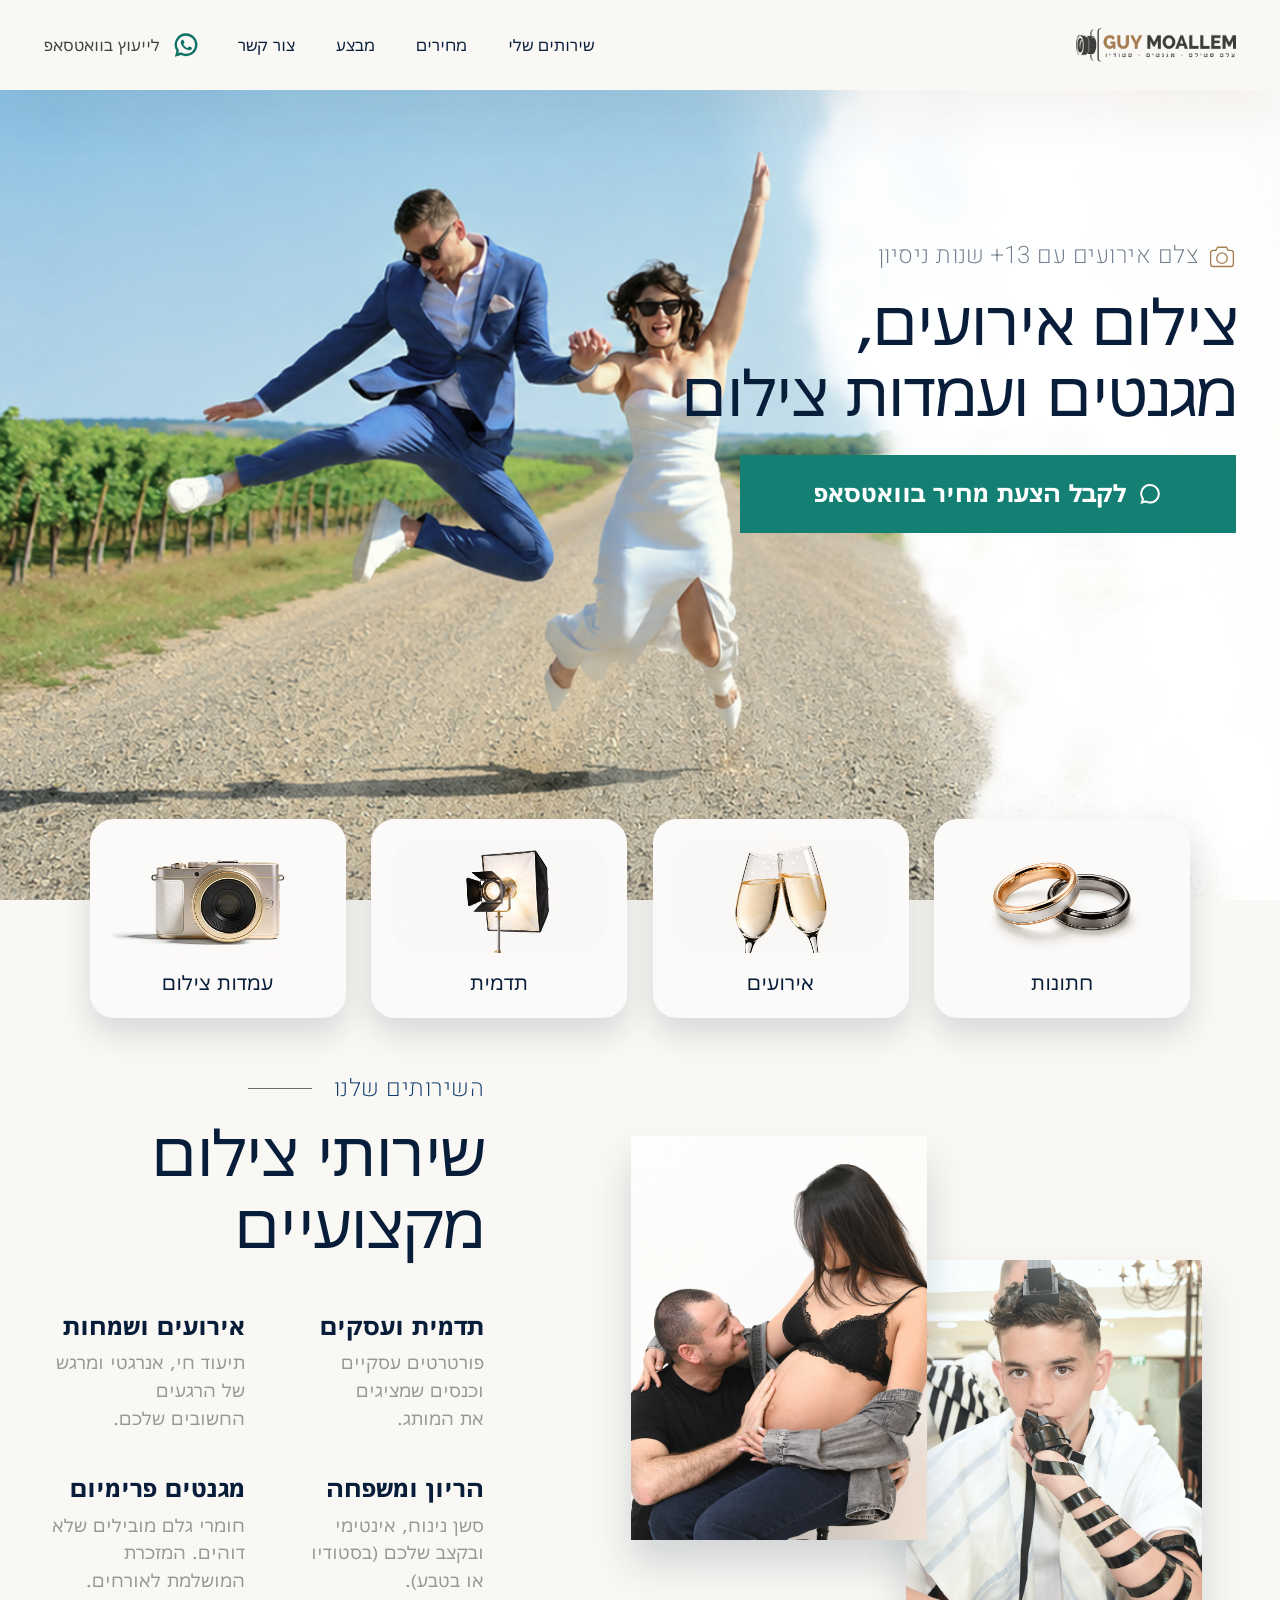
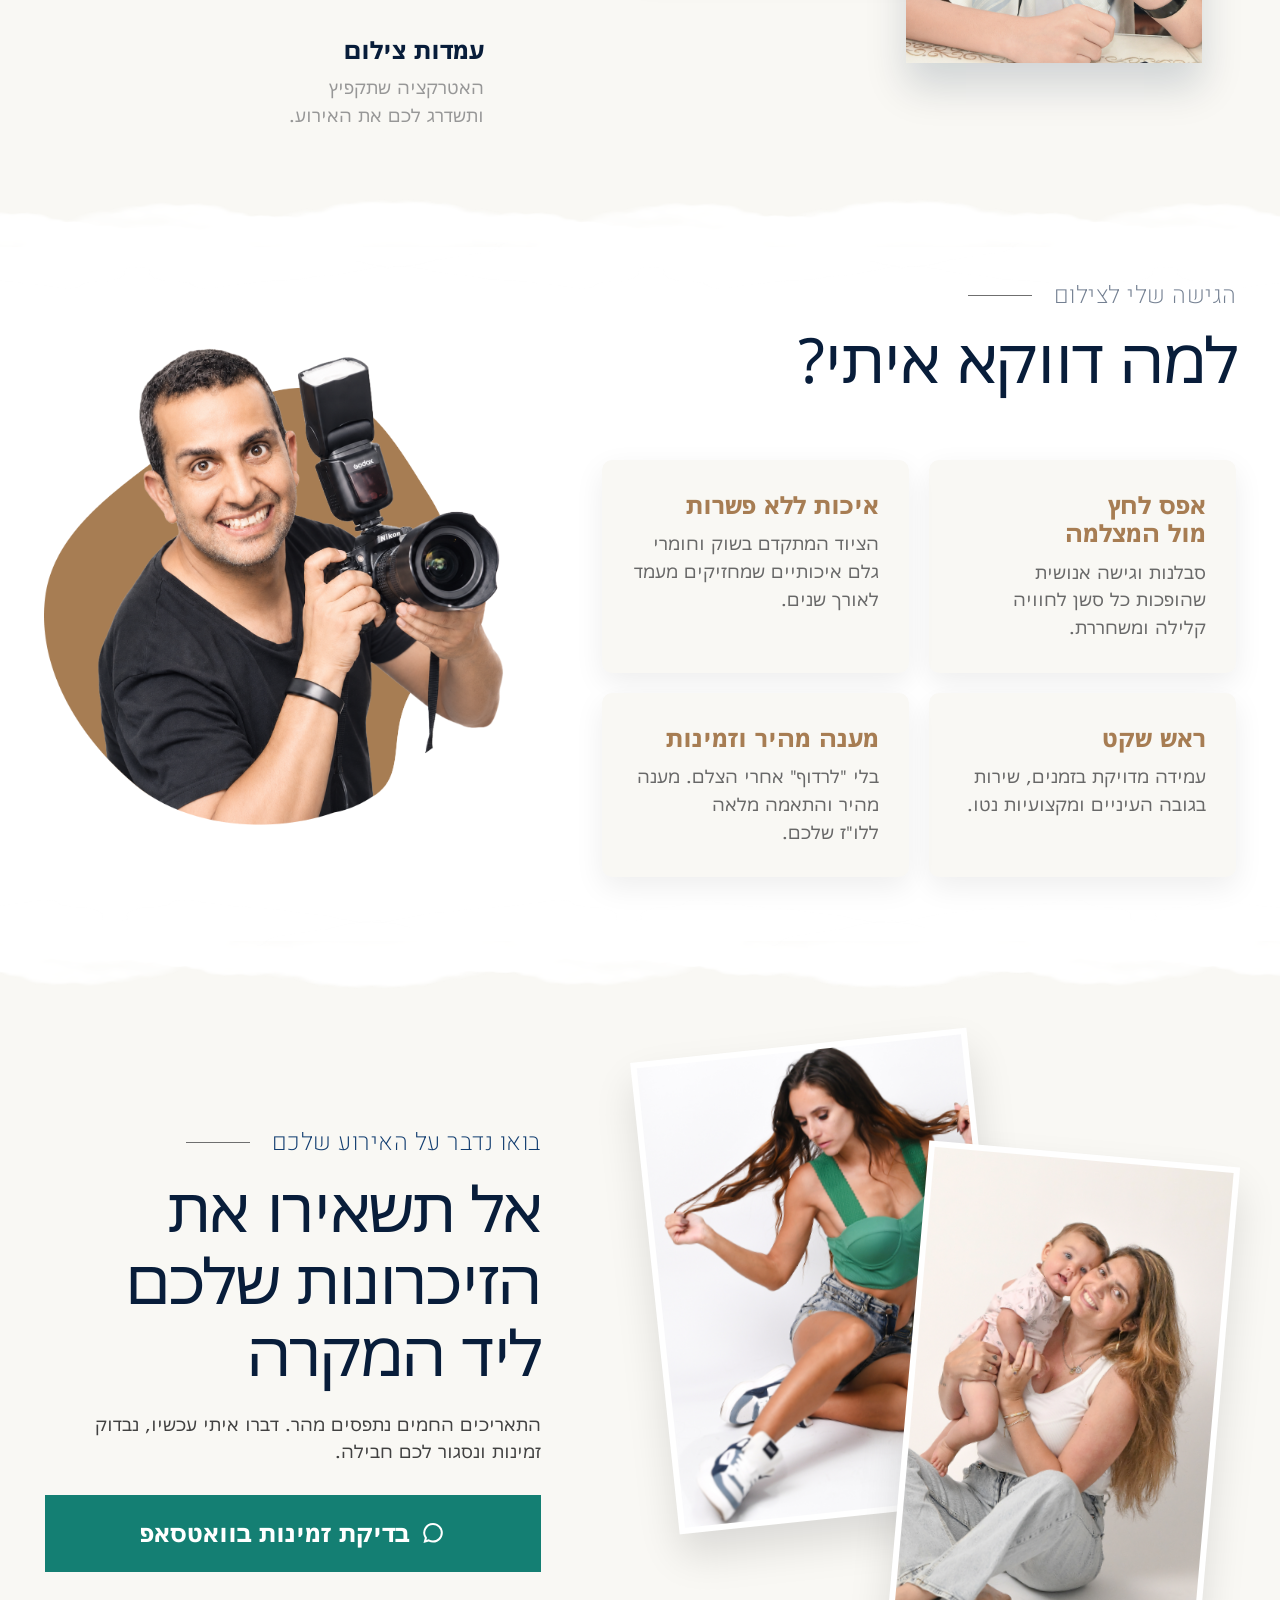
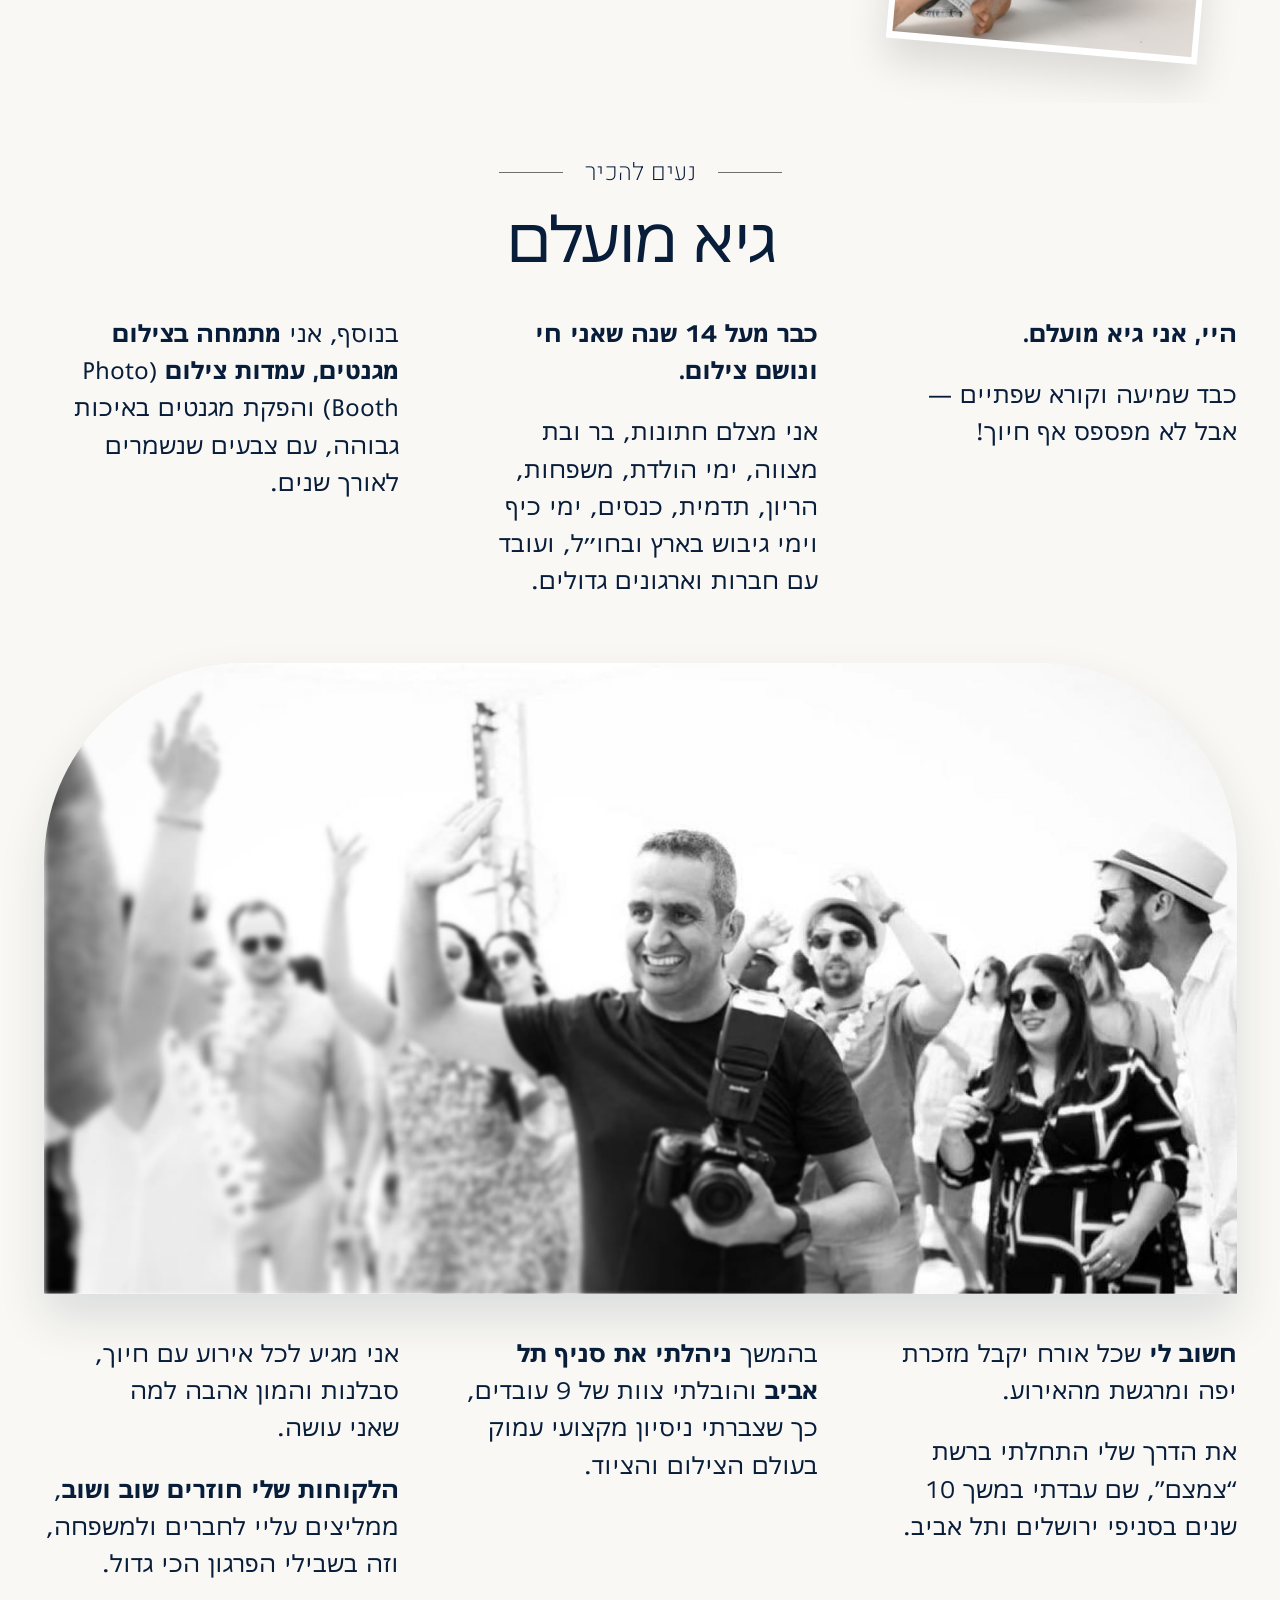
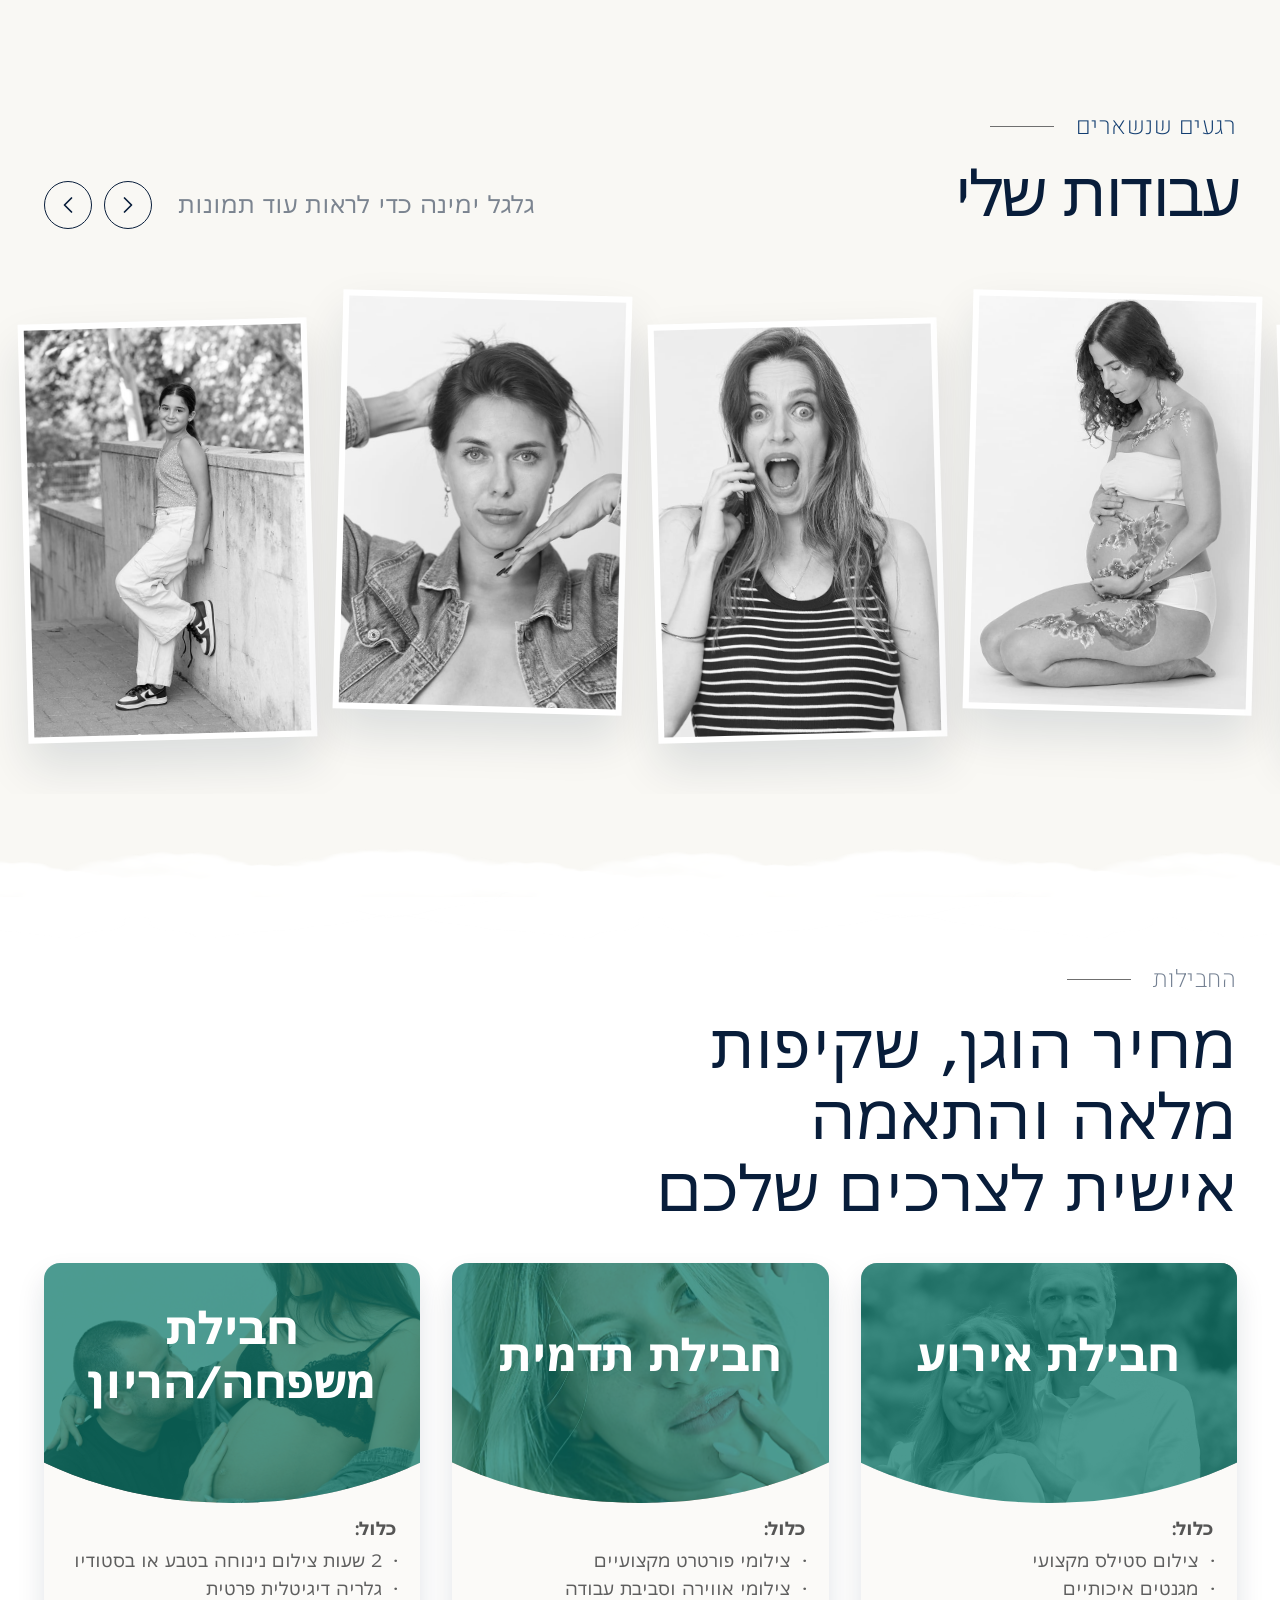
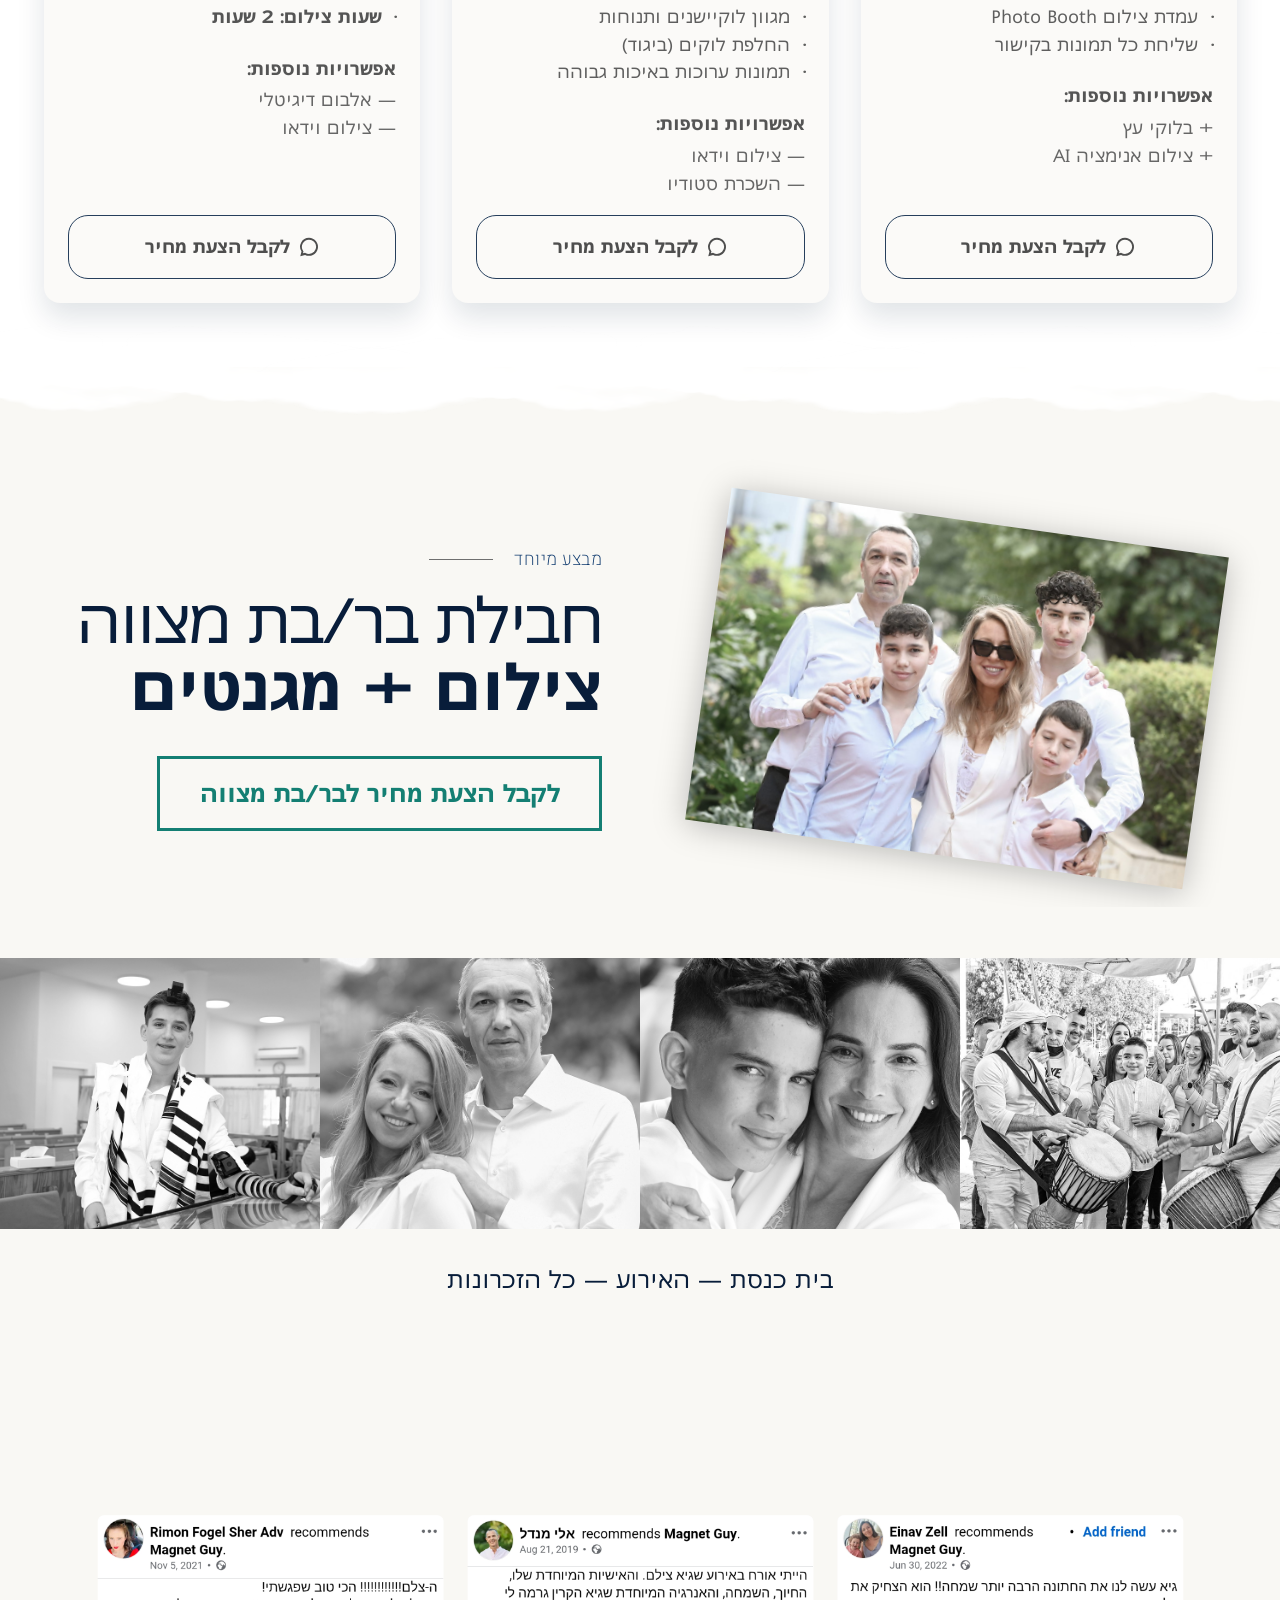
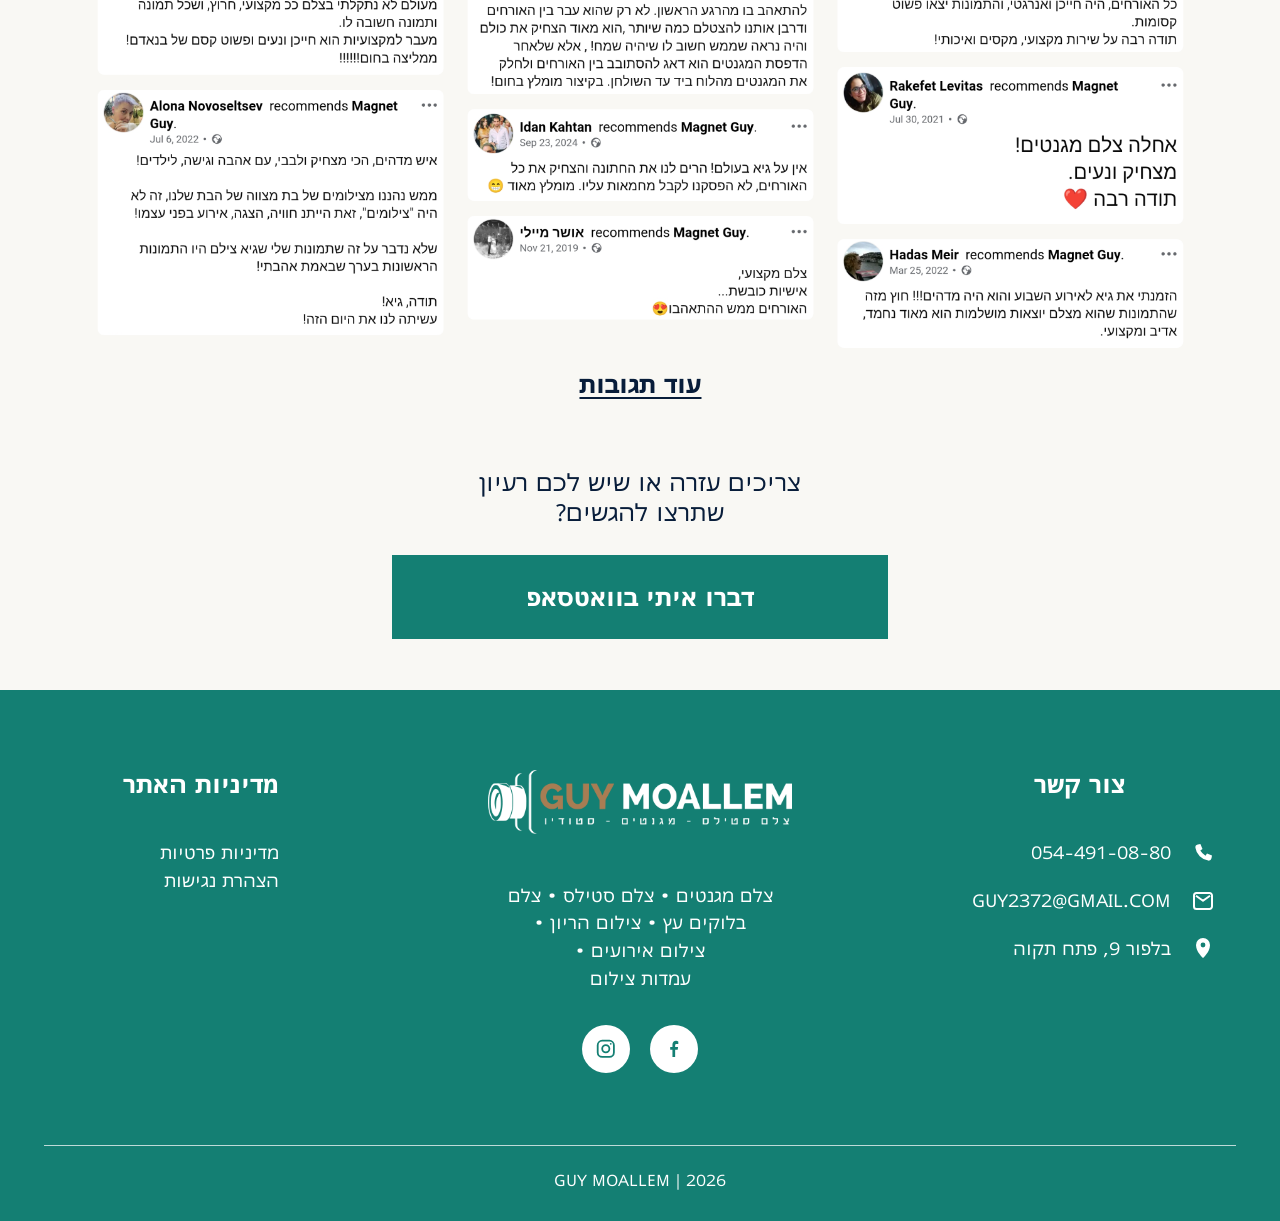
==== commit 08eb890b: "Update about years, footer services, packages and offer copy" ====
--- a/index.html
+++ b/index.html
@@ -271,7 +271,7 @@
 
 			<div class="about-columns about-columns--upper">
 				<div><p><strong>היי, אני גיא מועלם.</strong></p><p>כבד שמיעה וקורא שפתיים — אבל לא מפספס אף חיוך!</p></div>
-				<div><p><strong>כבר מעל 13 שנה שאני חי ונושם צילום.</strong></p><p>אני מצלם חתונות, בר ובת מצווה, ימי הולדת, משפחות, הריון, תדמית, כנסים, ימי כיף וימי גיבוש בארץ ובחו״ל, ועובד עם חברות וארגונים גדולים.</p></div>
+				<div><p><strong>כבר מעל 14 שנה שאני חי ונושם צילום.</strong></p><p>אני מצלם חתונות, בר ובת מצווה, ימי הולדת, משפחות, הריון, תדמית, כנסים, ימי כיף וימי גיבוש בארץ ובחו״ל, ועובד עם חברות וארגונים גדולים.</p></div>
 				<p>בנוסף, אני <strong>מתמחה בצילום מגנטים, עמדות צילום</strong> (Photo Booth) והפקת מגנטים באיכות גבוהה, עם צבעים שנשמרים לאורך שנים.</p>
 			</div>
 
@@ -392,14 +392,14 @@
 				<article class="package-card">
 					<div class="package-card__media"><img src="./assets/images/event-03.jpg" width="950" height="634" alt="" loading="lazy"><h3>חבילת אירוע</h3></div>
 					<div class="package-card__body">
-						<div class="package-card__included"><strong>כלול:</strong><ul><li>צילום סטילס מקצועי</li><li>מגנטים ללא הגבלה</li><li>כל התמונות בעריכה מלאה</li><li><strong>שעות צילום: 7 שעות</strong></li></ul></div>
-						<div class="package-card__options"><strong>אפשרויות נוספות:</strong><p>— אלבום דיגיטלי<br>— עמדת צילום / Photo Booth</p></div>
+						<div class="package-card__included"><strong>כלול:</strong><ul><li>צילום סטילס מקצועי</li><li>מגנטים איכותיים</li><li>עמדת צילום Photo Booth</li><li>שליחת כל תמונות בקישור</li></ul></div>
+						<div class="package-card__options"><strong>אפשרויות נוספות:</strong><p>+ בלוקי עץ<br>+ צילום אנימציה AI</p></div>
 						<a class="button package-card__button" href="https://wa.me/972544910880" target="_blank" rel="noopener noreferrer"><svg aria-hidden="true" viewBox="0 0 24 24" width="22" height="22"><path d="M12 2a9.7 9.7 0 0 0-8.2 14.9L2.5 22l5.2-1.4A9.8 9.8 0 1 0 12 2Zm0 2a7.8 7.8 0 0 1 0 15.6 7.7 7.7 0 0 1-3.9-1.1l-.4-.2-2.3.6.6-2.2-.3-.4A7.8 7.8 0 0 1 12 4Z" fill="currentColor" /></svg><span>לקבל הצעת מחיר</span></a>
 				</article>
 				<article class="package-card">
 					<div class="package-card__media"><img src="./assets/images/works-gallery-10.jpg" width="759" height="996" alt="" loading="lazy"><h3>חבילת תדמית</h3></div>
 					<div class="package-card__body">
-						<div class="package-card__included"><strong>כלול:</strong><ul><li>סשן ממוקד לעסק</li><li>החלפת לוקים</li><li>תמונות מלוטשות לרשתות ולאתר</li><li><strong>שעות צילום: 3 שעות</strong></li></ul></div>
+						<div class="package-card__included"><strong>כלול:</strong><ul><li>צילומי פורטרט מקצועיים</li><li>צילומי אווירה וסביבת עבודה</li><li>מגוון לוקיישנים ותנוחות</li><li>החלפת לוקים (ביגוד)</li><li>תמונות ערוכות באיכות גבוהה</li></ul></div>
 						<div class="package-card__options"><strong>אפשרויות נוספות:</strong><p>— צילום וידאו<br>— השכרת סטודיו</p></div>
 						<a class="button package-card__button" href="https://wa.me/972544910880" target="_blank" rel="noopener noreferrer"><svg aria-hidden="true" viewBox="0 0 24 24" width="22" height="22"><path d="M12 2a9.7 9.7 0 0 0-8.2 14.9L2.5 22l5.2-1.4A9.8 9.8 0 1 0 12 2Zm0 2a7.8 7.8 0 0 1 0 15.6 7.7 7.7 0 0 1-3.9-1.1l-.4-.2-2.3.6.6-2.2-.3-.4A7.8 7.8 0 0 1 12 4Z" fill="currentColor" /></svg><span>לקבל הצעת מחיר</span></a>
 				</article>
@@ -422,7 +422,7 @@
 
 	<section class="offer-section" id="offer" aria-labelledby="offer-title">
 		<div class="offer-section__inner container-wide">
-			<div class="offer-section__content"><p class="section-kicker">מבצע מיוחד</p><h2 id="offer-title">חבילת בר מצווה</h2><p class="offer-section__lead">צילום + מגנטים</p><a class="button" href="https://wa.me/972544910880" target="_blank" rel="noopener noreferrer">לקבל הצעת מחיר לבר מצווה</a></div>
+			<div class="offer-section__content"><p class="section-kicker">מבצע מיוחד</p><h2 id="offer-title">חבילת בר/בת מצווה</h2><p class="offer-section__lead">צילום + מגנטים</p><a class="button" href="https://wa.me/972544910880" target="_blank" rel="noopener noreferrer">לקבל הצעת מחיר לבר/בת מצווה</a></div>
 			<figure class="offer-section__photo"><img src="./assets/images/serene-luxury-spa9.jpg" width="1200" height="798" alt="משפחה בחגיגת בר מצווה" loading="lazy" decoding="async"></figure>
 		</div>
 	</section>
@@ -505,7 +505,7 @@
 					loading="lazy"
 				>
 			</a>
-			<p class="site-footer__services">צלם מגנטים • צלם סטילס • צלם<br>בלוקים עץ • אלבומים דיגיטלי •<br>הדפסות על קנבסים •<br>המרות קלטות לדיגיטלי</p>
+			<p class="site-footer__services">צלם מגנטים • צלם סטילס • צלם<br>בלוקים עץ • צילום הריון •<br>צילום אירועים •<br>עמדות צילום</p>
 			<div class="site-footer__socials" aria-label="רשתות חברתיות">
 				<a href="https://www.facebook.com/guy2372" target="_blank" rel="noopener noreferrer" aria-label="Facebook"><svg aria-hidden="true" viewBox="0 0 24 24"><path d="M13.5 21v-8h2.8l.45-3h-3.25V8.1c0-.9.3-1.55 1.65-1.55H17V3.85A25 25 0 0 0 14.6 3c-2.4 0-4.1 1.45-4.1 4.2V10H8v3h2.5v8h3Z" fill="currentColor" /></svg></a>
 				<a href="https://www.instagram.com/guymoallem7?igsh=MXZ1bXE4dDFubW1wNA==" target="_blank" rel="noopener noreferrer" aria-label="Instagram"><svg aria-hidden="true" viewBox="0 0 24 24"><rect x="3" y="3" width="18" height="18" rx="5" fill="none" stroke="currentColor" stroke-width="2" /><circle cx="12" cy="12" r="4" fill="none" stroke="currentColor" stroke-width="2" /><circle cx="17.5" cy="6.5" r="1" fill="currentColor" /></svg></a>
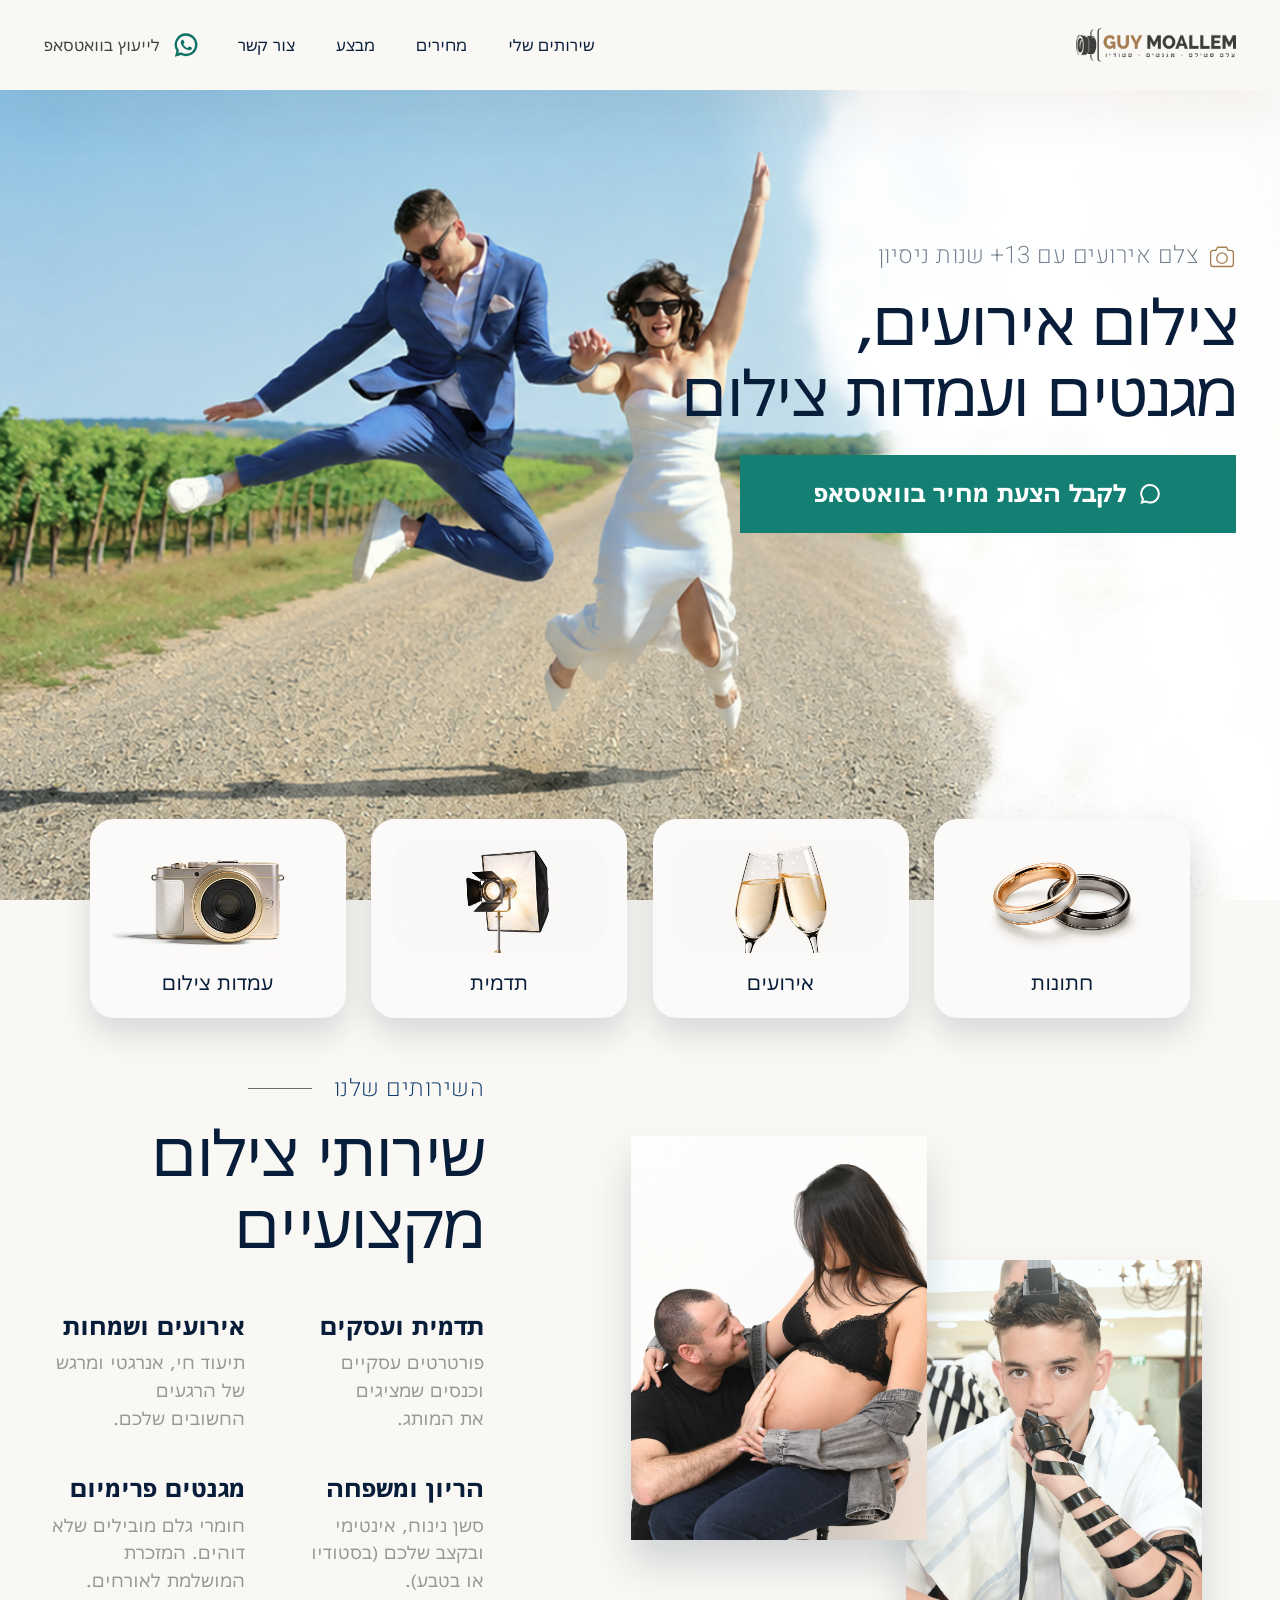
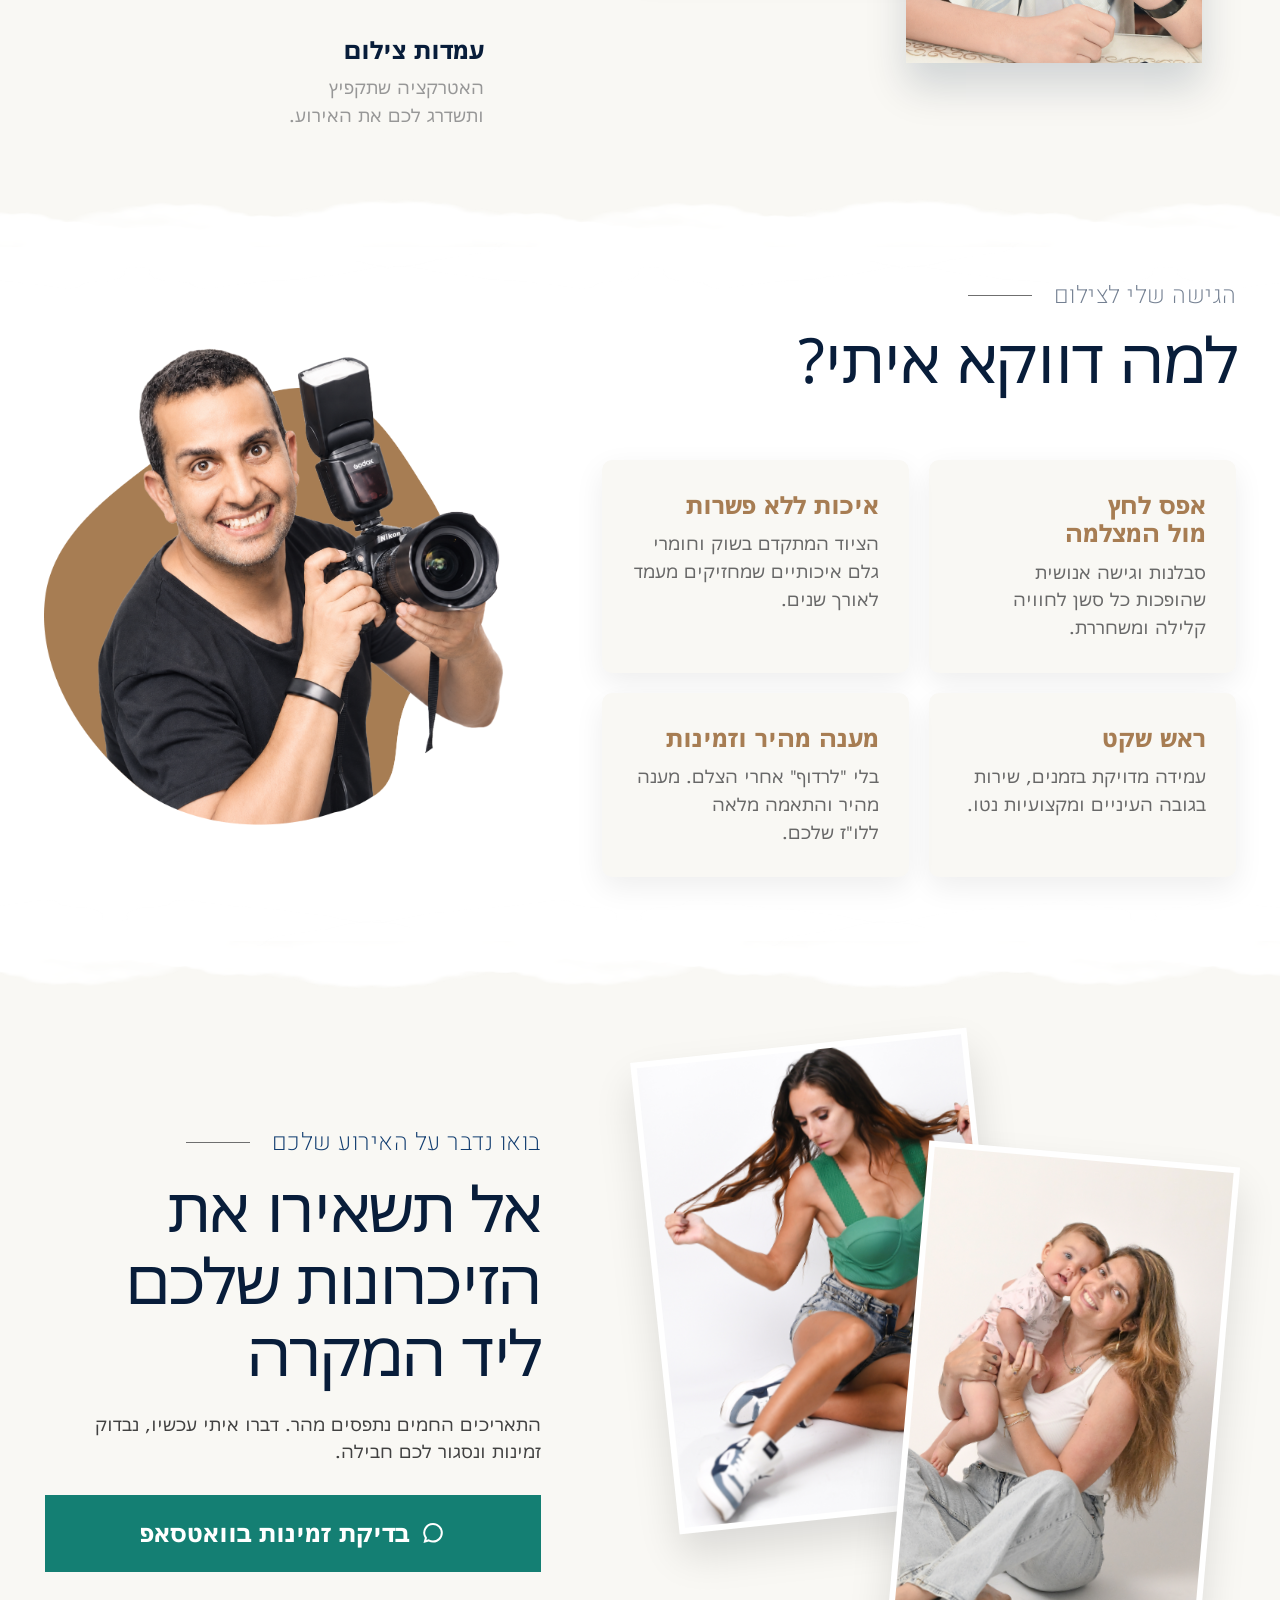
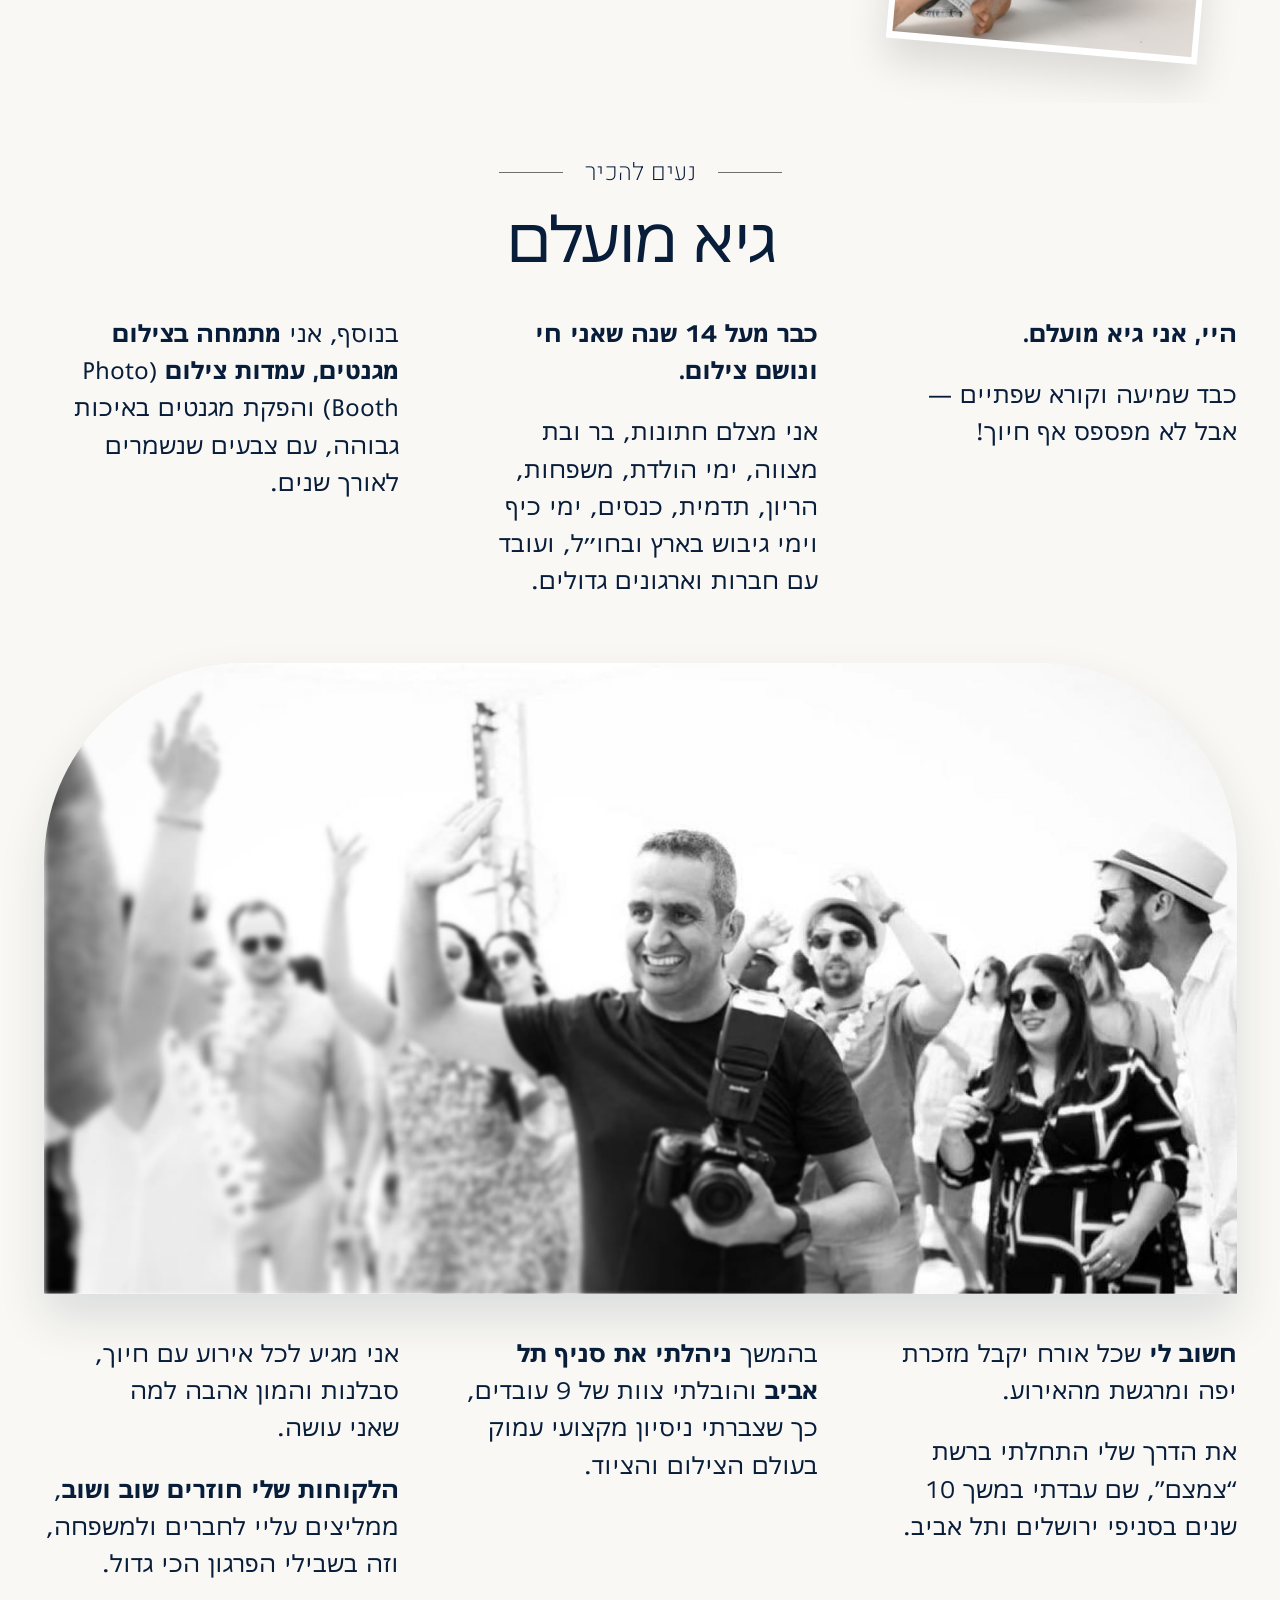
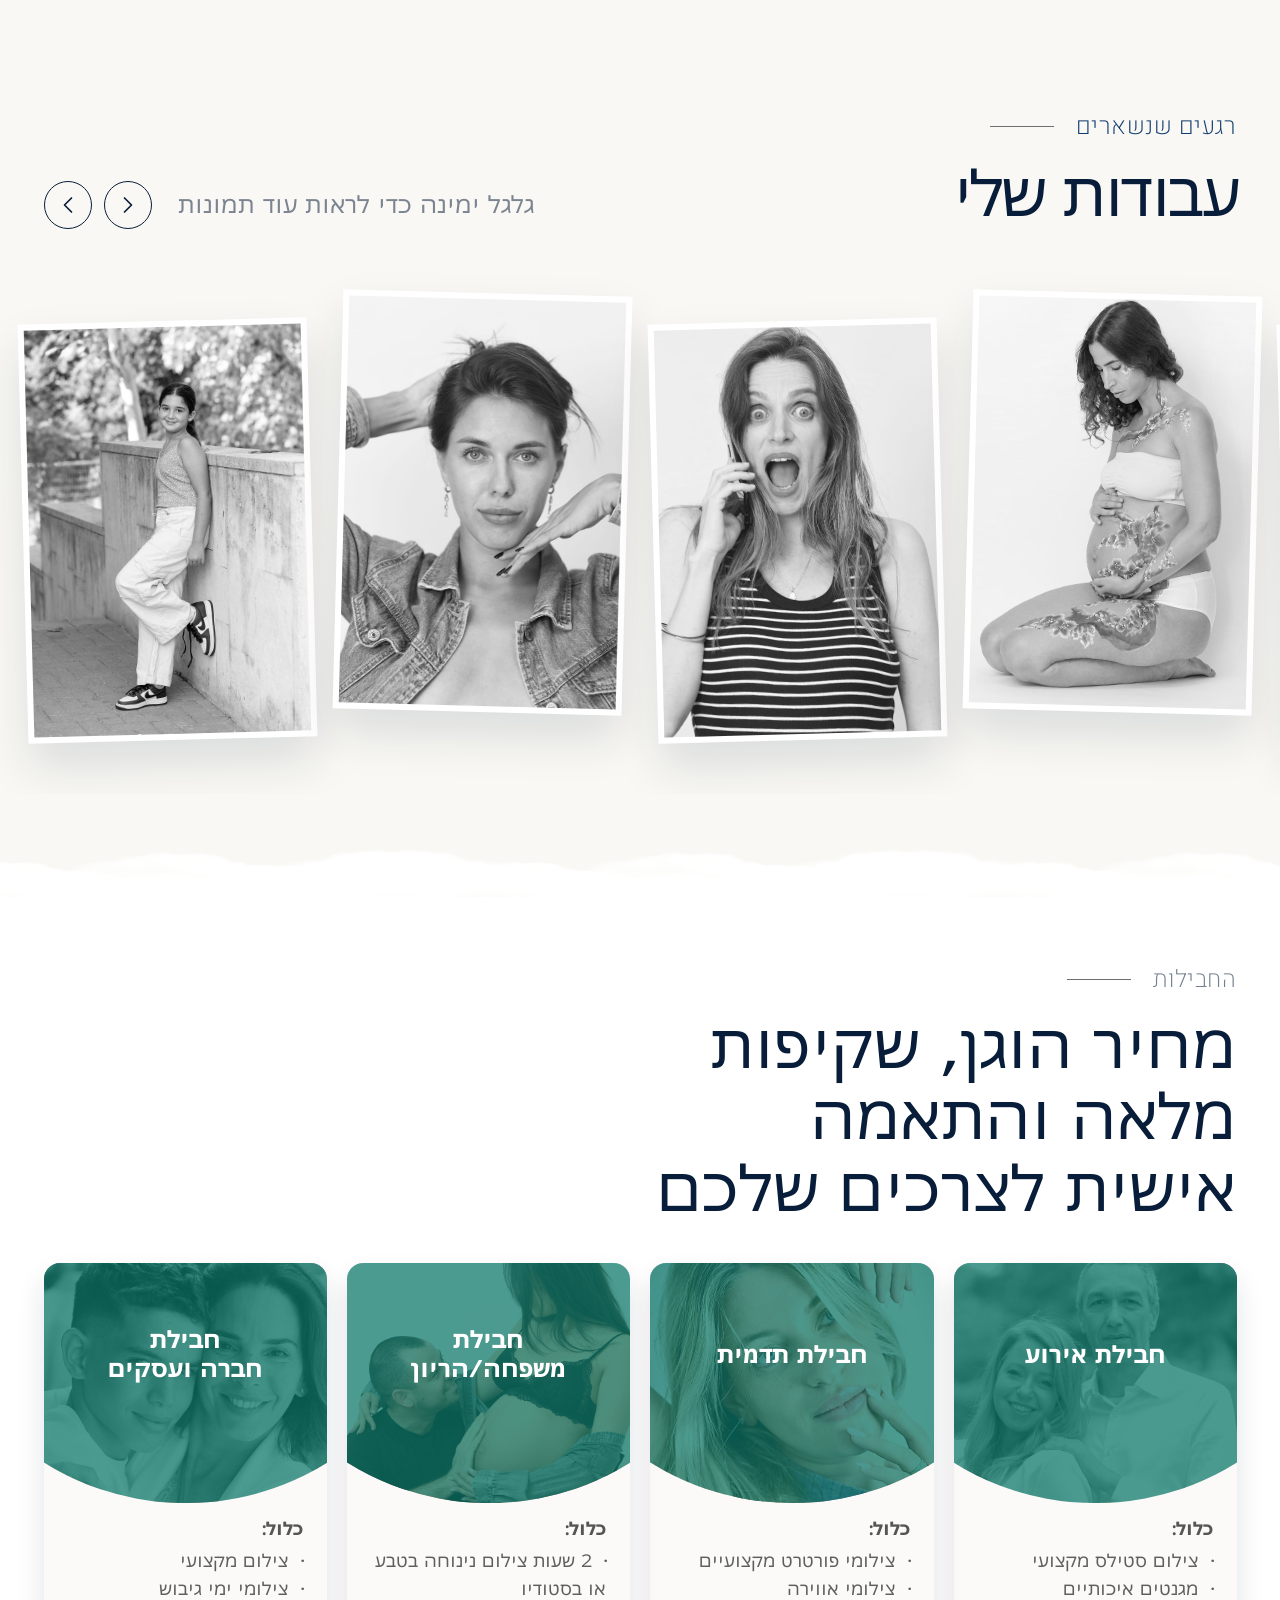
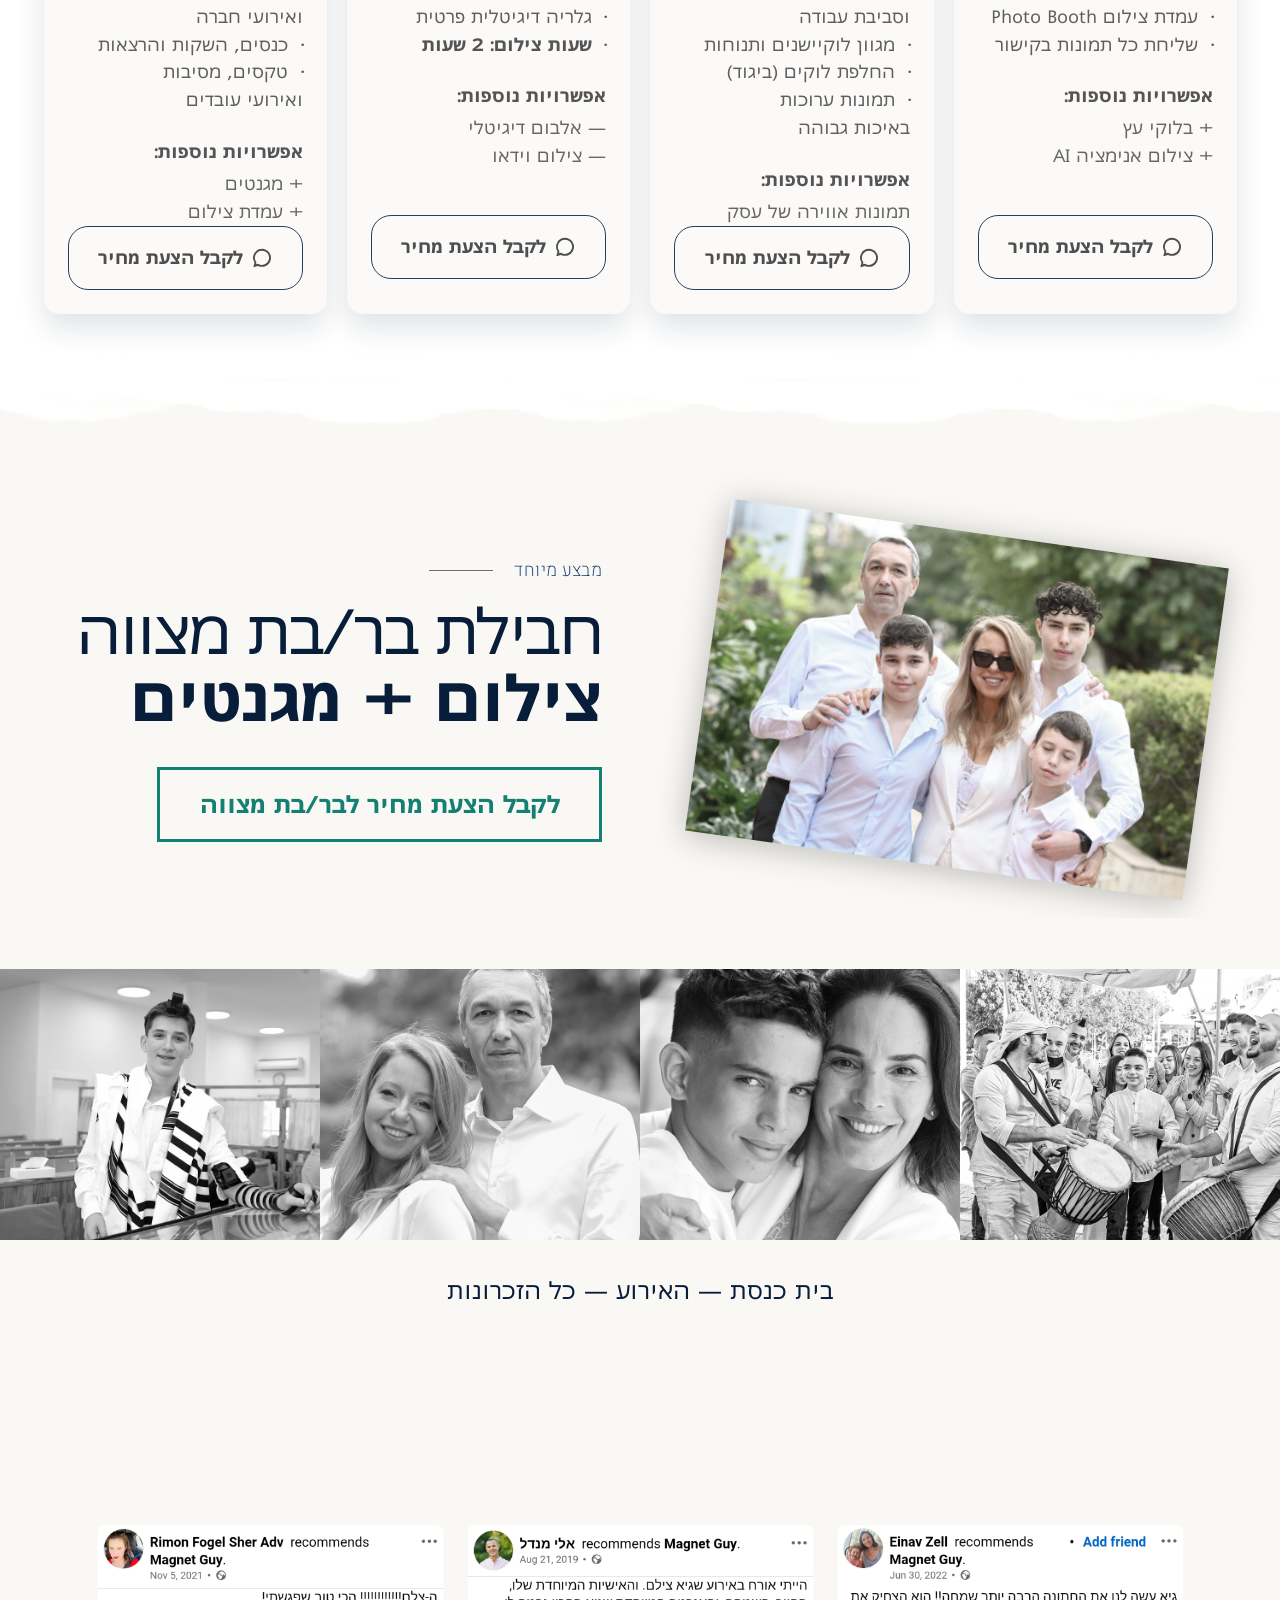
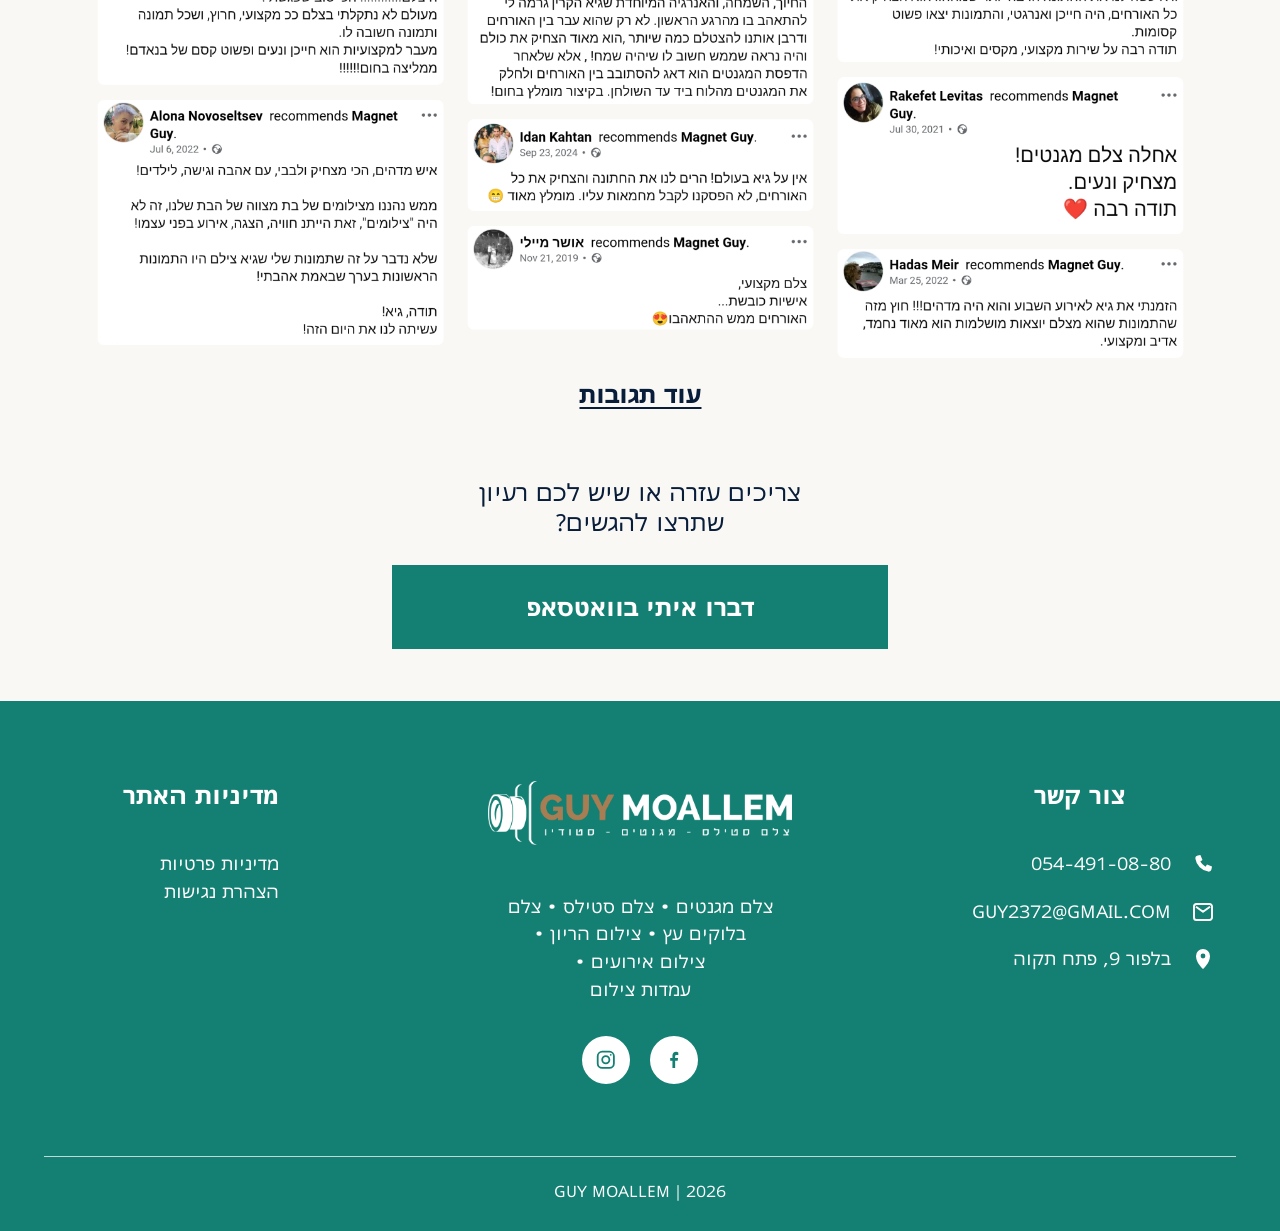
==== commit 5798ea54: "Add service shortcut popups and package updates" ====
--- a/index.html
+++ b/index.html
@@ -134,22 +134,22 @@
 		</div>
 
 		<div class="service-shortcuts container" aria-label="קטגוריות צילום">
-			<div class="service-shortcut">
+			<button class="service-shortcut" type="button" data-service-popup="weddings" aria-haspopup="dialog" aria-controls="service-popup-weddings">
 				<img src="./assets/images/top-icon-weddings.jpg" width="428" height="226" alt="" aria-hidden="true">
 				<span>חתונות</span>
-			</div>
-			<div class="service-shortcut">
+			</button>
+			<button class="service-shortcut" type="button" data-service-popup="events" aria-haspopup="dialog" aria-controls="service-popup-events">
 				<img src="./assets/images/top-icon-events.jpg" width="428" height="226" alt="" aria-hidden="true">
 				<span>אירועים</span>
-			</div>
-			<div class="service-shortcut">
+			</button>
+			<button class="service-shortcut" type="button" data-service-popup="branding" aria-haspopup="dialog" aria-controls="service-popup-branding">
 				<img src="./assets/images/top-icon-branding.jpg" width="428" height="226" alt="" aria-hidden="true">
 				<span>תדמית</span>
-			</div>
-			<div class="service-shortcut">
+			</button>
+			<button class="service-shortcut" type="button" data-service-popup="photo-booth" aria-haspopup="dialog" aria-controls="service-popup-photo-booth">
 				<img src="./assets/images/top-icon-photo-booth.jpg" width="428" height="226" alt="" aria-hidden="true">
 				<span>עמדות צילום</span>
-			</div>
+			</button>
 		</div>
 	</section>
 
@@ -400,7 +400,7 @@
 					<div class="package-card__media"><img src="./assets/images/works-gallery-10.jpg" width="759" height="996" alt="" loading="lazy"><h3>חבילת תדמית</h3></div>
 					<div class="package-card__body">
 						<div class="package-card__included"><strong>כלול:</strong><ul><li>צילומי פורטרט מקצועיים</li><li>צילומי אווירה וסביבת עבודה</li><li>מגוון לוקיישנים ותנוחות</li><li>החלפת לוקים (ביגוד)</li><li>תמונות ערוכות באיכות גבוהה</li></ul></div>
-						<div class="package-card__options"><strong>אפשרויות נוספות:</strong><p>— צילום וידאו<br>— השכרת סטודיו</p></div>
+						<div class="package-card__options"><strong>אפשרויות נוספות:</strong><p>תמונות אווירה של עסק</p></div>
 						<a class="button package-card__button" href="https://wa.me/972544910880" target="_blank" rel="noopener noreferrer"><svg aria-hidden="true" viewBox="0 0 24 24" width="22" height="22"><path d="M12 2a9.7 9.7 0 0 0-8.2 14.9L2.5 22l5.2-1.4A9.8 9.8 0 1 0 12 2Zm0 2a7.8 7.8 0 0 1 0 15.6 7.7 7.7 0 0 1-3.9-1.1l-.4-.2-2.3.6.6-2.2-.3-.4A7.8 7.8 0 0 1 12 4Z" fill="currentColor" /></svg><span>לקבל הצעת מחיר</span></a>
 				</article>
 				<article class="package-card">
@@ -408,6 +408,13 @@
 					<div class="package-card__body">
 						<div class="package-card__included"><strong>כלול:</strong><ul><li>2 שעות צילום נינוחה בטבע או בסטודיו</li><li>גלריה דיגיטלית פרטית</li><li><strong>שעות צילום: 2 שעות</strong></li></ul></div>
 						<div class="package-card__options"><strong>אפשרויות נוספות:</strong><p>— אלבום דיגיטלי<br>— צילום וידאו</p></div>
+						<a class="button package-card__button" href="https://wa.me/972544910880" target="_blank" rel="noopener noreferrer"><svg aria-hidden="true" viewBox="0 0 24 24" width="22" height="22"><path d="M12 2a9.7 9.7 0 0 0-8.2 14.9L2.5 22l5.2-1.4A9.8 9.8 0 1 0 12 2Zm0 2a7.8 7.8 0 0 1 0 15.6 7.7 7.7 0 0 1-3.9-1.1l-.4-.2-2.3.6.6-2.2-.3-.4A7.8 7.8 0 0 1 12 4Z" fill="currentColor" /></svg><span>לקבל הצעת מחיר</span></a>
+				</article>
+				<article class="package-card">
+					<div class="package-card__media"><img src="./assets/images/event-02.jpg" width="1365" height="2048" alt="" loading="lazy"><h3>חבילת<br>חברה&nbsp;ועסקים</h3></div>
+					<div class="package-card__body">
+						<div class="package-card__included"><strong>כלול:</strong><ul><li>צילום מקצועי</li><li>צילומי ימי גיבוש ואירועי חברה</li><li>כנסים, השקות והרצאות</li><li>טקסים, מסיבות ואירועי עובדים</li></ul></div>
+						<div class="package-card__options"><strong>אפשרויות נוספות:</strong><p>+ מגנטים<br>+ עמדת צילום</p></div>
 						<a class="button package-card__button" href="https://wa.me/972544910880" target="_blank" rel="noopener noreferrer"><svg aria-hidden="true" viewBox="0 0 24 24" width="22" height="22"><path d="M12 2a9.7 9.7 0 0 0-8.2 14.9L2.5 22l5.2-1.4A9.8 9.8 0 1 0 12 2Zm0 2a7.8 7.8 0 0 1 0 15.6 7.7 7.7 0 0 1-3.9-1.1l-.4-.2-2.3.6.6-2.2-.3-.4A7.8 7.8 0 0 1 12 4Z" fill="currentColor" /></svg><span>לקבל הצעת מחיר</span></a>
 				</article>
 			</div>
@@ -527,6 +534,86 @@
 	</div>
 </footer>
 
+<dialog class="service-popup" id="service-popup-weddings" data-service-dialog aria-labelledby="service-popup-weddings-title">
+	<div class="service-popup__panel">
+		<button class="service-popup__close" type="button" data-service-popup-close aria-label="סגירה">
+			<svg aria-hidden="true" viewBox="0 0 24 24" width="22" height="22"><path d="M6 6l12 12M18 6 6 18" fill="none" stroke="currentColor" stroke-width="1.8" stroke-linecap="round" /></svg>
+		</button>
+		<figure class="service-popup__media">
+			<img src="./assets/images/top-icon-weddings.jpg" width="428" height="226" alt="" loading="lazy" decoding="async">
+		</figure>
+		<div class="service-popup__body">
+			<h2 id="service-popup-weddings-title">צילום חתונות</h2>
+			<ul class="service-popup__list">
+				<li>צילום סטילס מקצועי</li>
+				<li>מגנטים איכותיים לאורחים</li>
+				<li>גלריה דיגיטלית בקישור</li>
+			</ul>
+			<a class="button service-popup__cta" href="https://wa.me/972544910880?text=%D7%A9%D7%9C%D7%95%D7%9D%2C%20%D7%90%D7%A9%D7%9E%D7%97%20%D7%9C%D7%A7%D7%91%D7%9C%20%D7%94%D7%A6%D7%A2%D7%AA%20%D7%9E%D7%97%D7%99%D7%A8%20%D7%9C%D7%97%D7%AA%D7%95%D7%A0%D7%94" target="_blank" rel="noopener noreferrer">לקבל הצעת מחיר לחתונה</a>
+		</div>
+	</div>
+</dialog>
+
+<dialog class="service-popup" id="service-popup-events" data-service-dialog aria-labelledby="service-popup-events-title">
+	<div class="service-popup__panel">
+		<button class="service-popup__close" type="button" data-service-popup-close aria-label="סגירה">
+			<svg aria-hidden="true" viewBox="0 0 24 24" width="22" height="22"><path d="M6 6l12 12M18 6 6 18" fill="none" stroke="currentColor" stroke-width="1.8" stroke-linecap="round" /></svg>
+		</button>
+		<figure class="service-popup__media">
+			<img src="./assets/images/top-icon-events.jpg" width="428" height="226" alt="" loading="lazy" decoding="async">
+		</figure>
+		<div class="service-popup__body">
+			<h2 id="service-popup-events-title">צילום אירועים</h2>
+			<ul class="service-popup__list">
+				<li>תיעוד חי של הרגעים החשובים</li>
+				<li>מגנטים כמזכרת לאורחים</li>
+				<li>שליחת כל התמונות בקישור</li>
+			</ul>
+			<a class="button service-popup__cta" href="https://wa.me/972544910880?text=%D7%A9%D7%9C%D7%95%D7%9D%2C%20%D7%90%D7%A9%D7%9E%D7%97%20%D7%9C%D7%A7%D7%91%D7%9C%20%D7%94%D7%A6%D7%A2%D7%AA%20%D7%9E%D7%97%D7%99%D7%A8%20%D7%9C%D7%90%D7%99%D7%A8%D7%95%D7%A2" target="_blank" rel="noopener noreferrer">לקבל הצעת מחיר לאירוע</a>
+		</div>
+	</div>
+</dialog>
+
+<dialog class="service-popup" id="service-popup-branding" data-service-dialog aria-labelledby="service-popup-branding-title">
+	<div class="service-popup__panel">
+		<button class="service-popup__close" type="button" data-service-popup-close aria-label="סגירה">
+			<svg aria-hidden="true" viewBox="0 0 24 24" width="22" height="22"><path d="M6 6l12 12M18 6 6 18" fill="none" stroke="currentColor" stroke-width="1.8" stroke-linecap="round" /></svg>
+		</button>
+		<figure class="service-popup__media">
+			<img src="./assets/images/top-icon-branding.jpg" width="428" height="226" alt="" loading="lazy" decoding="async">
+		</figure>
+		<div class="service-popup__body">
+			<h2 id="service-popup-branding-title">צילום תדמית</h2>
+			<ul class="service-popup__list">
+				<li>צילומי פורטרט מקצועיים</li>
+				<li>החלפת לוקים (ביגוד)</li>
+				<li>תמונות ערוכות באיכות גבוהה</li>
+			</ul>
+			<a class="button service-popup__cta" href="https://wa.me/972544910880?text=%D7%A9%D7%9C%D7%95%D7%9D%2C%20%D7%90%D7%A9%D7%9E%D7%97%20%D7%9C%D7%A7%D7%91%D7%9C%20%D7%94%D7%A6%D7%A2%D7%AA%20%D7%9E%D7%97%D7%99%D7%A8%20%D7%9C%D7%AA%D7%93%D7%9E%D7%99%D7%AA" target="_blank" rel="noopener noreferrer">לקבל הצעת מחיר לתדמית</a>
+		</div>
+	</div>
+</dialog>
+
+<dialog class="service-popup" id="service-popup-photo-booth" data-service-dialog aria-labelledby="service-popup-photo-booth-title">
+	<div class="service-popup__panel">
+		<button class="service-popup__close" type="button" data-service-popup-close aria-label="סגירה">
+			<svg aria-hidden="true" viewBox="0 0 24 24" width="22" height="22"><path d="M6 6l12 12M18 6 6 18" fill="none" stroke="currentColor" stroke-width="1.8" stroke-linecap="round" /></svg>
+		</button>
+		<figure class="service-popup__media">
+			<img src="./assets/images/top-icon-photo-booth.jpg" width="428" height="226" alt="" loading="lazy" decoding="async">
+		</figure>
+		<div class="service-popup__body">
+			<h2 id="service-popup-photo-booth-title">עמדות צילום</h2>
+			<ul class="service-popup__list">
+				<li>עמדת Photo Booth מקצועית</li>
+				<li>מגנטים מודפסים במקום</li>
+				<li>ליווי והפעלה באירוע</li>
+			</ul>
+			<a class="button service-popup__cta" href="https://wa.me/972544910880?text=%D7%A9%D7%9C%D7%95%D7%9D%2C%20%D7%90%D7%A9%D7%9E%D7%97%20%D7%9C%D7%94%D7%96%D7%9E%D7%99%D7%9F%20%D7%A2%D7%9E%D7%93%D7%AA%20%D7%A6%D7%99%D7%9C%D7%95%D7%9D" target="_blank" rel="noopener noreferrer">להזמין עמדת צילום</a>
+		</div>
+	</div>
+</dialog>
+
 <script data-wp-strategy="defer" defer id="guy-moallem-script-js" src="./assets/js/main.js"></script>
 
 </body>
--- a/assets/css/main.css
+++ b/assets/css/main.css
@@ -350,6 +350,7 @@
 	--control-height: 3rem;
 	--z-header: 20;
 	--z-menu: 30;
+	--z-modal: 40;
 }
 
 *,
@@ -1050,18 +1051,33 @@
 .service-shortcut {
 	position: relative;
 	display: flex;
+	inline-size: 100%;
 	align-items: center;
 	justify-content: flex-end;
 	flex-direction: column;
 	gap: 0.9rem;
 	padding: 20px;
 	overflow: hidden;
+	border: 0;
 	border-radius: 1.5rem;
 	background: #fbfaf8;
 	box-shadow: 0 1.5rem 0 #000, 0 1.9rem 1.4rem rgb(0 0 0 / 36%);
 	color: var(--color-text);
+	font: inherit;
 	font-size: 20px;
 	text-align: center;
+	cursor: pointer;
+	transition: transform 220ms cubic-bezier(0.22, 1, 0.36, 1), box-shadow 220ms ease-out;
+}
+
+.service-shortcut:hover,
+.service-shortcut:focus-visible {
+	transform: translateY(-0.2rem);
+}
+
+.service-shortcut:focus-visible {
+	outline: 3px solid var(--color-focus);
+	outline-offset: 3px;
 }
 
 .service-shortcut img {
@@ -1743,6 +1759,160 @@
 	background: rgb(3 10 20 / 94%);
 }
 
+body.service-popup-open {
+	overflow: hidden;
+}
+
+.service-popup {
+	inline-size: min(calc(100% - 2rem), 28rem);
+	max-inline-size: 28rem;
+	max-block-size: calc(100dvh - 2rem);
+	margin: auto;
+	padding: 0;
+	overflow: auto;
+	border: 0;
+	border-radius: 1.25rem;
+	background: transparent;
+	color: var(--color-text);
+	box-shadow: none;
+	opacity: 0;
+	transition: opacity 220ms ease-out, overlay 220ms ease-out allow-discrete, display 220ms ease-out allow-discrete;
+}
+
+.service-popup[open] {
+	opacity: 1;
+}
+
+@starting-style {
+	.service-popup[open] {
+		opacity: 0;
+	}
+}
+
+.service-popup::backdrop {
+	background: rgb(8 29 58 / 58%);
+	backdrop-filter: blur(2px);
+	opacity: 0;
+	transition: opacity 220ms ease-out, overlay 220ms ease-out allow-discrete, display 220ms ease-out allow-discrete;
+}
+
+.service-popup[open]::backdrop {
+	opacity: 1;
+}
+
+@starting-style {
+	.service-popup[open]::backdrop {
+		opacity: 0;
+	}
+}
+
+.service-popup__panel {
+	position: relative;
+	overflow: hidden;
+	border-radius: 1.25rem;
+	background: #fbfaf8;
+	box-shadow: 0 1.25rem 2.5rem rgb(8 29 58 / 22%);
+}
+
+.service-popup__media {
+	margin: 0;
+	aspect-ratio: 428 / 226;
+	overflow: hidden;
+	background: var(--color-primary);
+}
+
+.service-popup__media img {
+	display: block;
+	inline-size: 100%;
+	block-size: 100%;
+	object-fit: cover;
+}
+
+.service-popup__body {
+	padding: clamp(1.15rem, 3.5vw, 1.5rem) clamp(1.25rem, 4vw, 1.75rem) clamp(1.35rem, 4vw, 1.75rem);
+}
+
+.service-popup__close {
+	position: absolute;
+	inset-block-start: 0.75rem;
+	inset-inline-end: 0.75rem;
+	z-index: 2;
+	display: inline-grid;
+	place-items: center;
+	inline-size: 2.5rem;
+	block-size: 2.5rem;
+	padding: 0;
+	border: 1px solid rgb(255 255 255 / 55%);
+	border-radius: 50%;
+	background: rgb(8 29 58 / 55%);
+	color: #fff;
+	cursor: pointer;
+	transition: background-color 180ms ease-out, border-color 180ms ease-out;
+}
+
+.service-popup__close:hover,
+.service-popup__close:focus-visible {
+	border-color: #fff;
+	background: var(--color-primary);
+	color: #fff;
+}
+
+.service-popup__close:focus-visible {
+	outline: 3px solid var(--color-focus);
+	outline-offset: 3px;
+}
+
+.service-popup h2 {
+	margin: 0 0 0.85rem;
+	color: var(--color-text);
+	font-size: clamp(1.5rem, 4vw, 1.9rem);
+	font-weight: 700;
+	line-height: 1.15;
+	text-wrap: balance;
+}
+
+.service-popup__list {
+	padding: 0;
+	margin: 0 0 1.25rem;
+	list-style: none;
+	color: #5e5e5e;
+	font-size: 1.0625rem;
+	line-height: 1.5;
+}
+
+.service-popup__list li + li {
+	margin-block-start: 0.35rem;
+}
+
+.service-popup__list li::before {
+	margin-inline-end: 0.55rem;
+	color: var(--color-primary);
+	content: "·";
+}
+
+.service-popup__cta {
+	display: flex;
+	inline-size: 100%;
+	min-block-size: 3.5rem;
+	border-radius: 1.25rem;
+}
+
+@media (prefers-reduced-motion: reduce) {
+	.service-shortcut {
+		transition: none;
+	}
+
+	.service-shortcut:hover,
+	.service-shortcut:focus-visible {
+		transform: none;
+	}
+
+	.service-popup,
+	.service-popup::backdrop {
+		transition: none;
+	}
+}
+
 .works-lightbox__inner {
 	position: relative;
 	display: grid;
@@ -1871,10 +2041,10 @@
 
 .packages-grid {
 	display: grid;
-	inline-size: min(100%, 75rem);
-	grid-template-columns: repeat(3, minmax(0, 1fr));
+	inline-size: min(100%, 87.5rem);
+	grid-template-columns: repeat(4, minmax(0, 1fr));
 	align-items: stretch;
-	gap: 2rem;
+	gap: 1.25rem;
 	margin-inline: auto;
 }
 
@@ -2241,6 +2411,7 @@
 	}
 
 	.packages-grid {
+		grid-template-columns: repeat(2, minmax(0, 1fr));
 		gap: 1rem;
 	}
 }
@@ -2830,7 +3001,7 @@
 }
 
 .packages-section .package-card__media h3 {
-	font-size: 45px;
+	font-size: clamp(1.5rem, 1.7vw, 2rem);
 	font-weight: 700;
 }
 
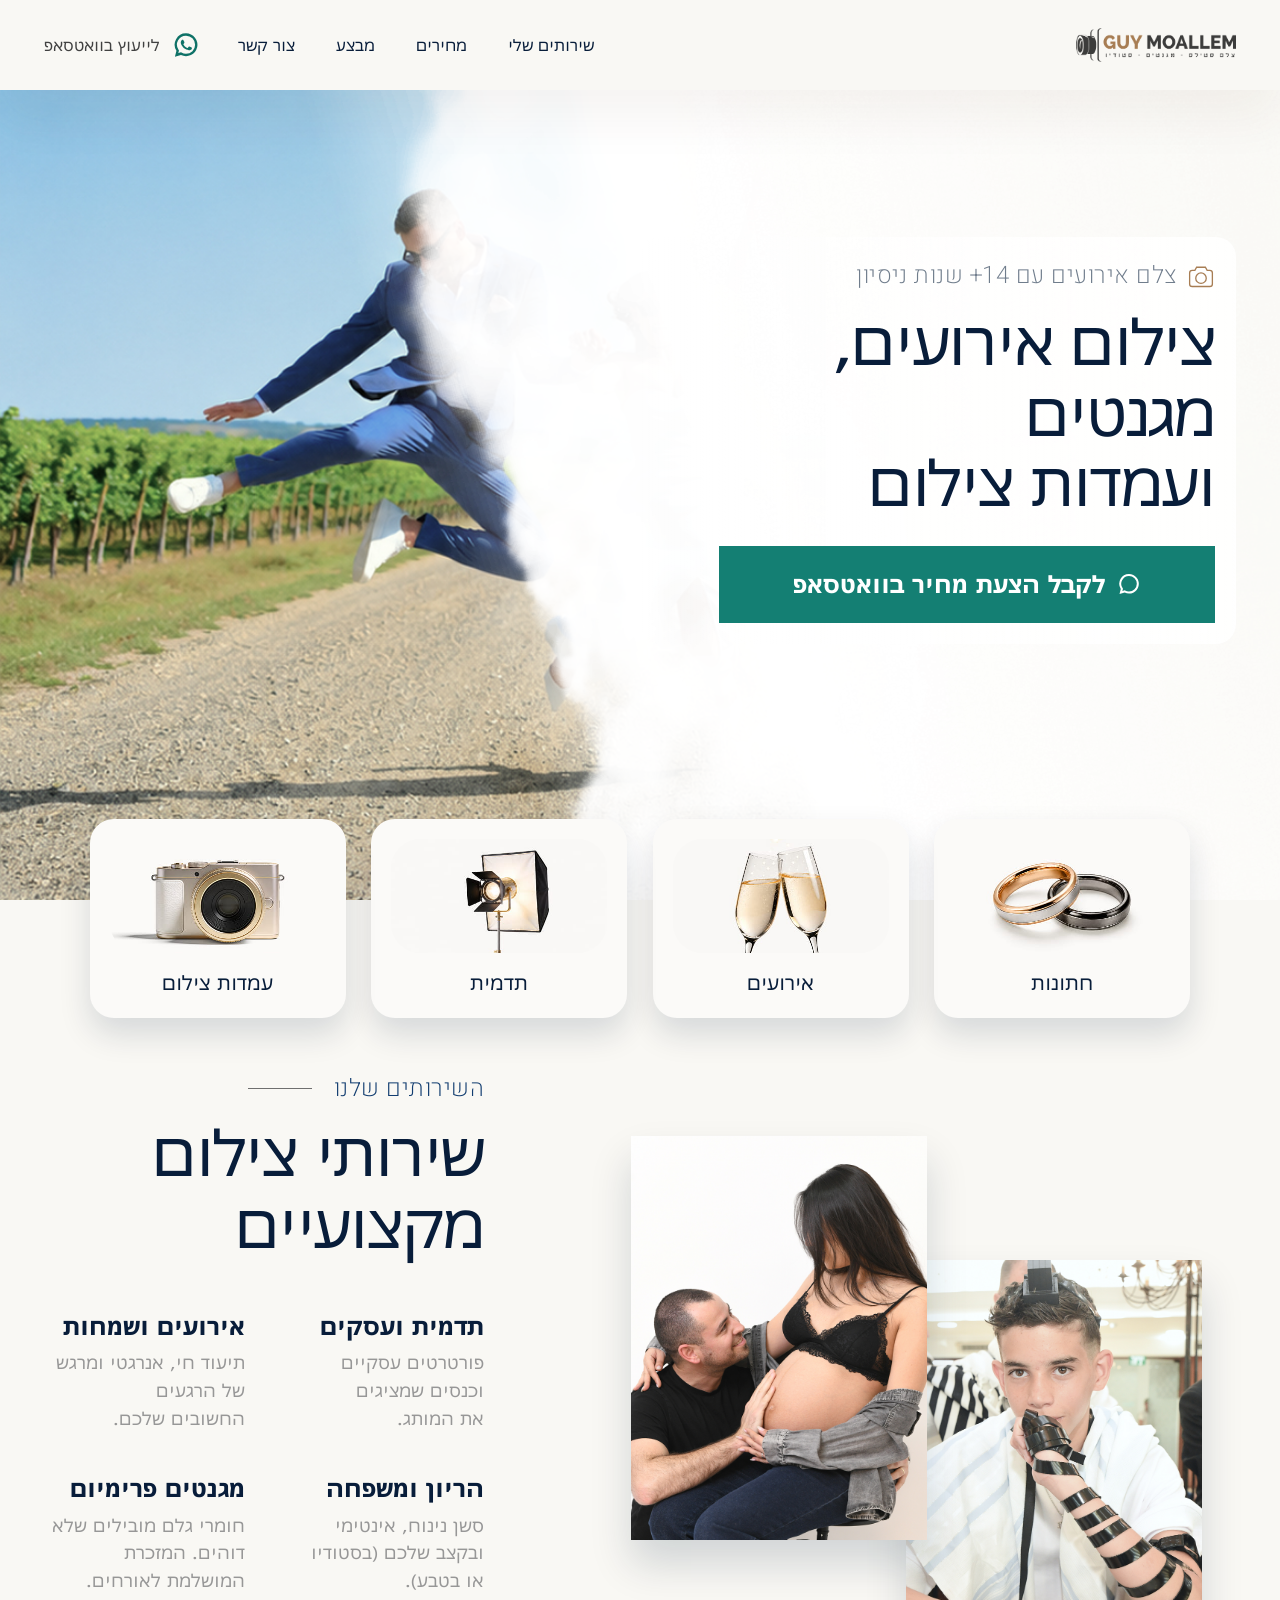
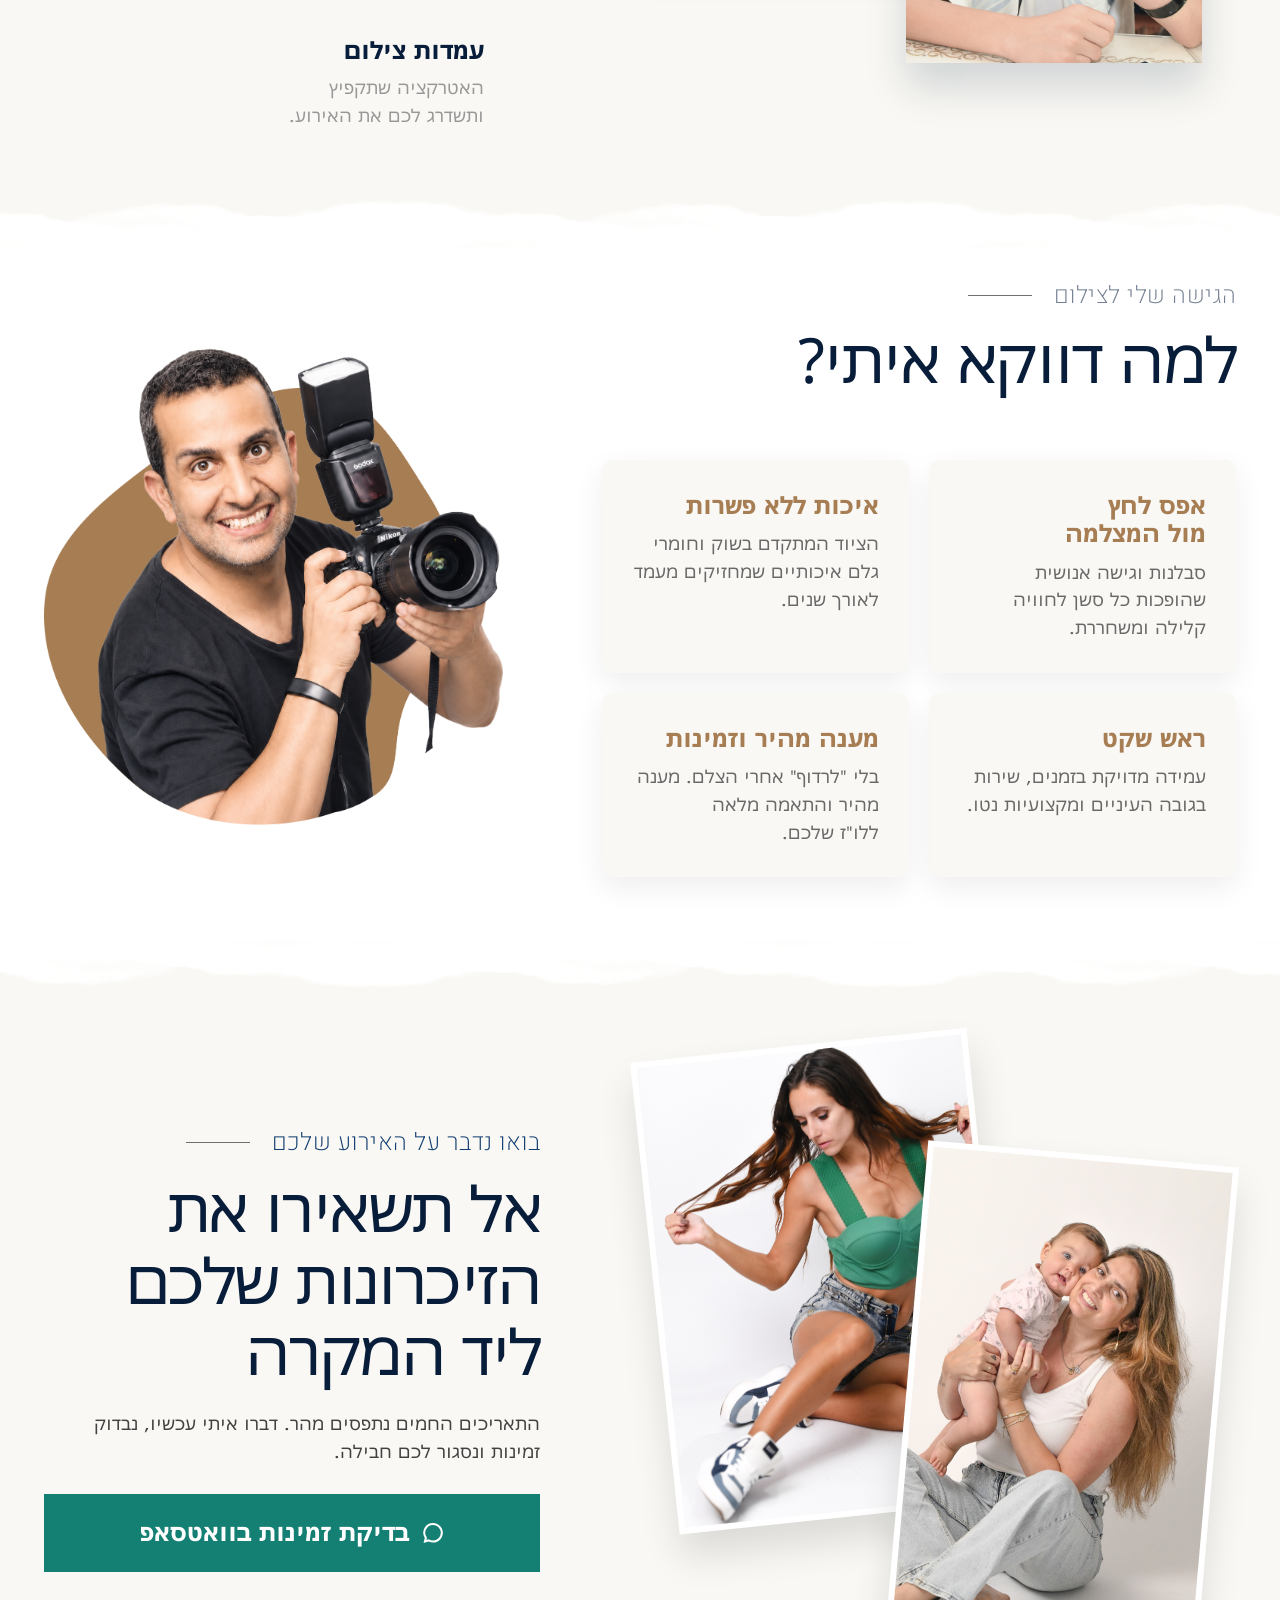
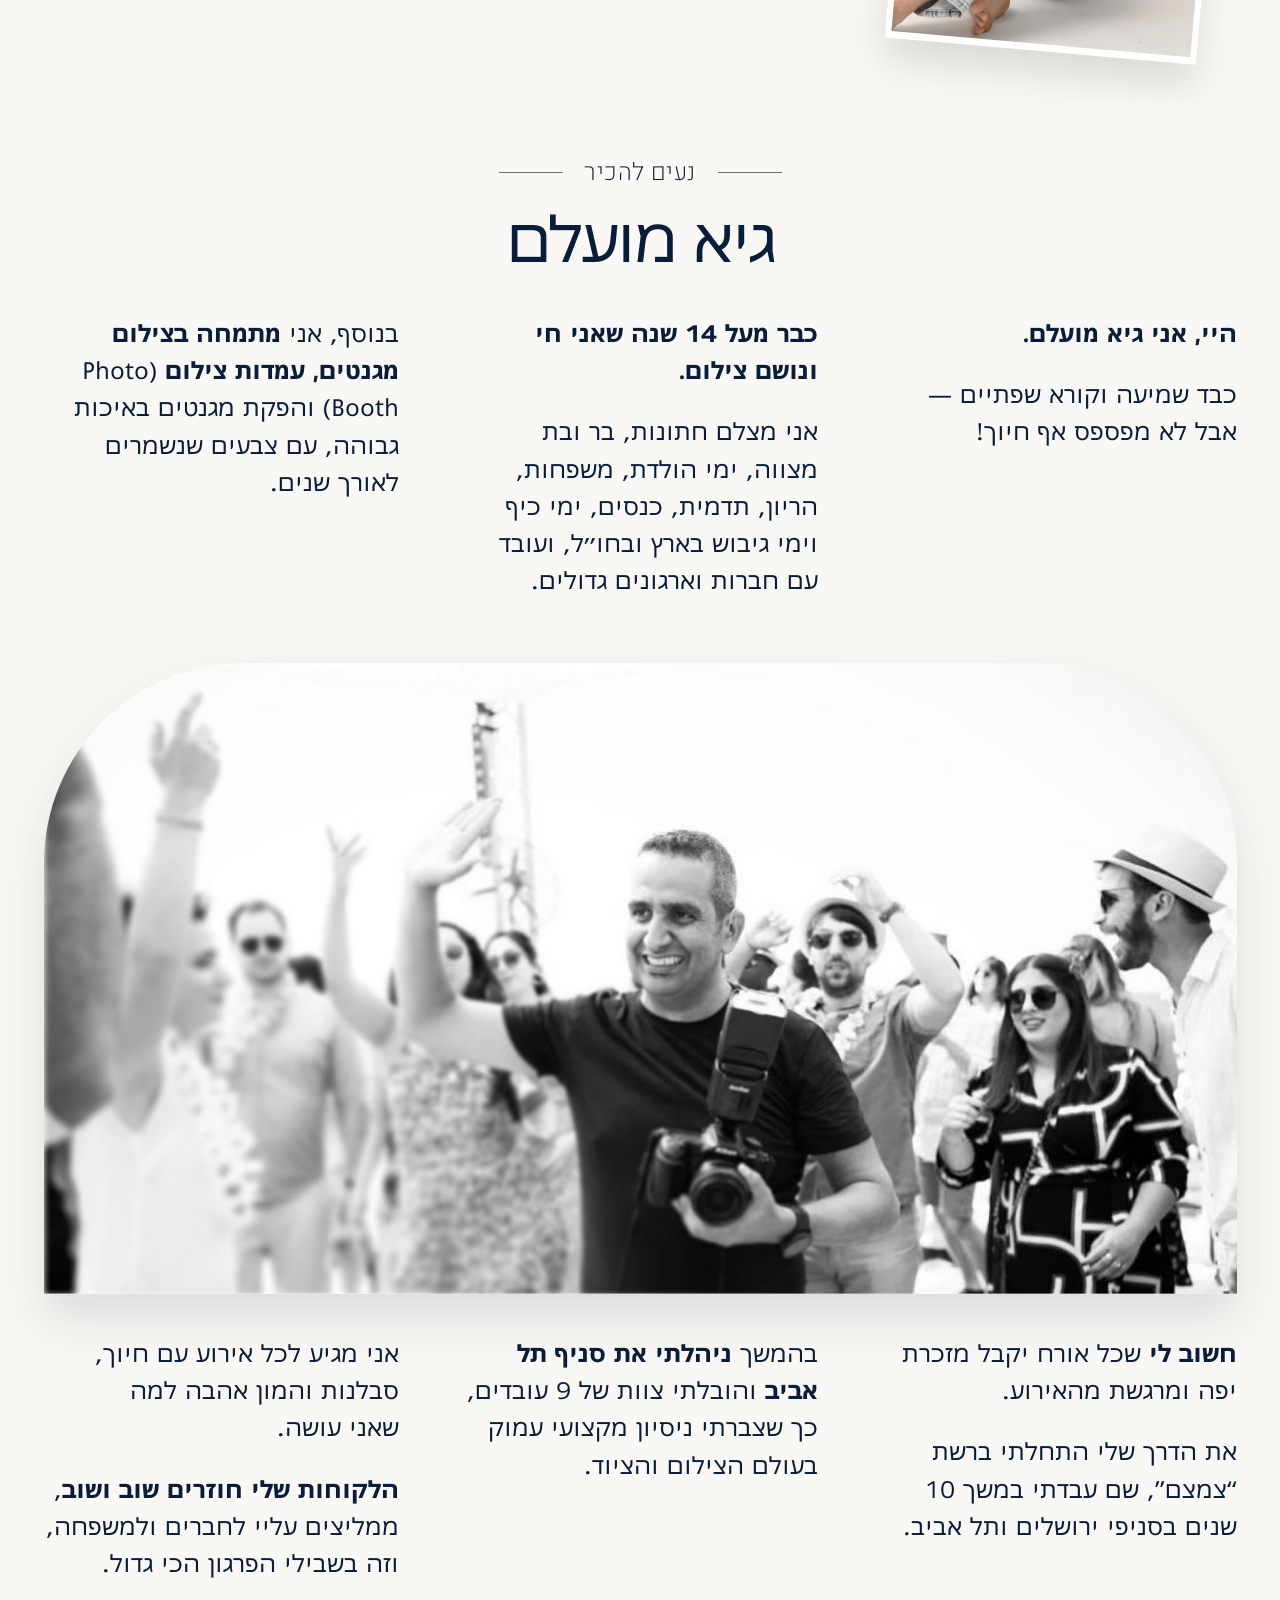
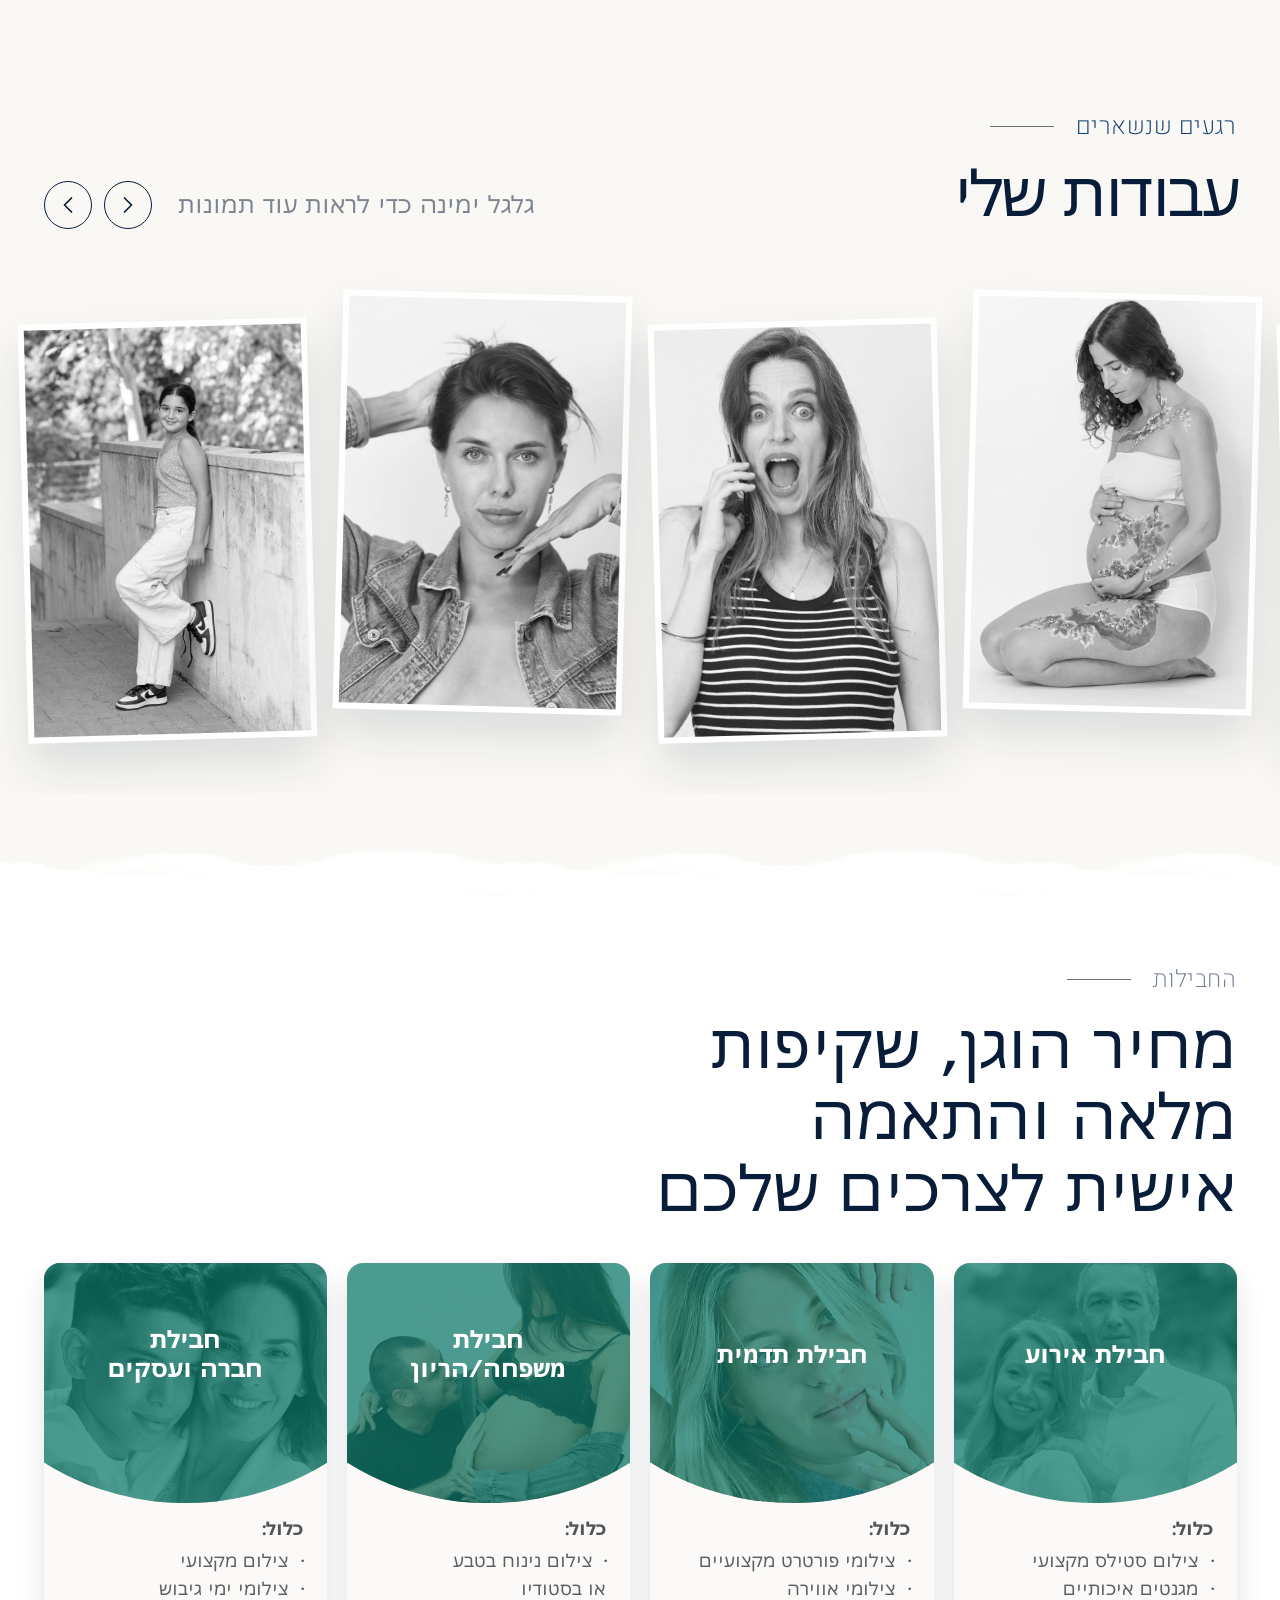
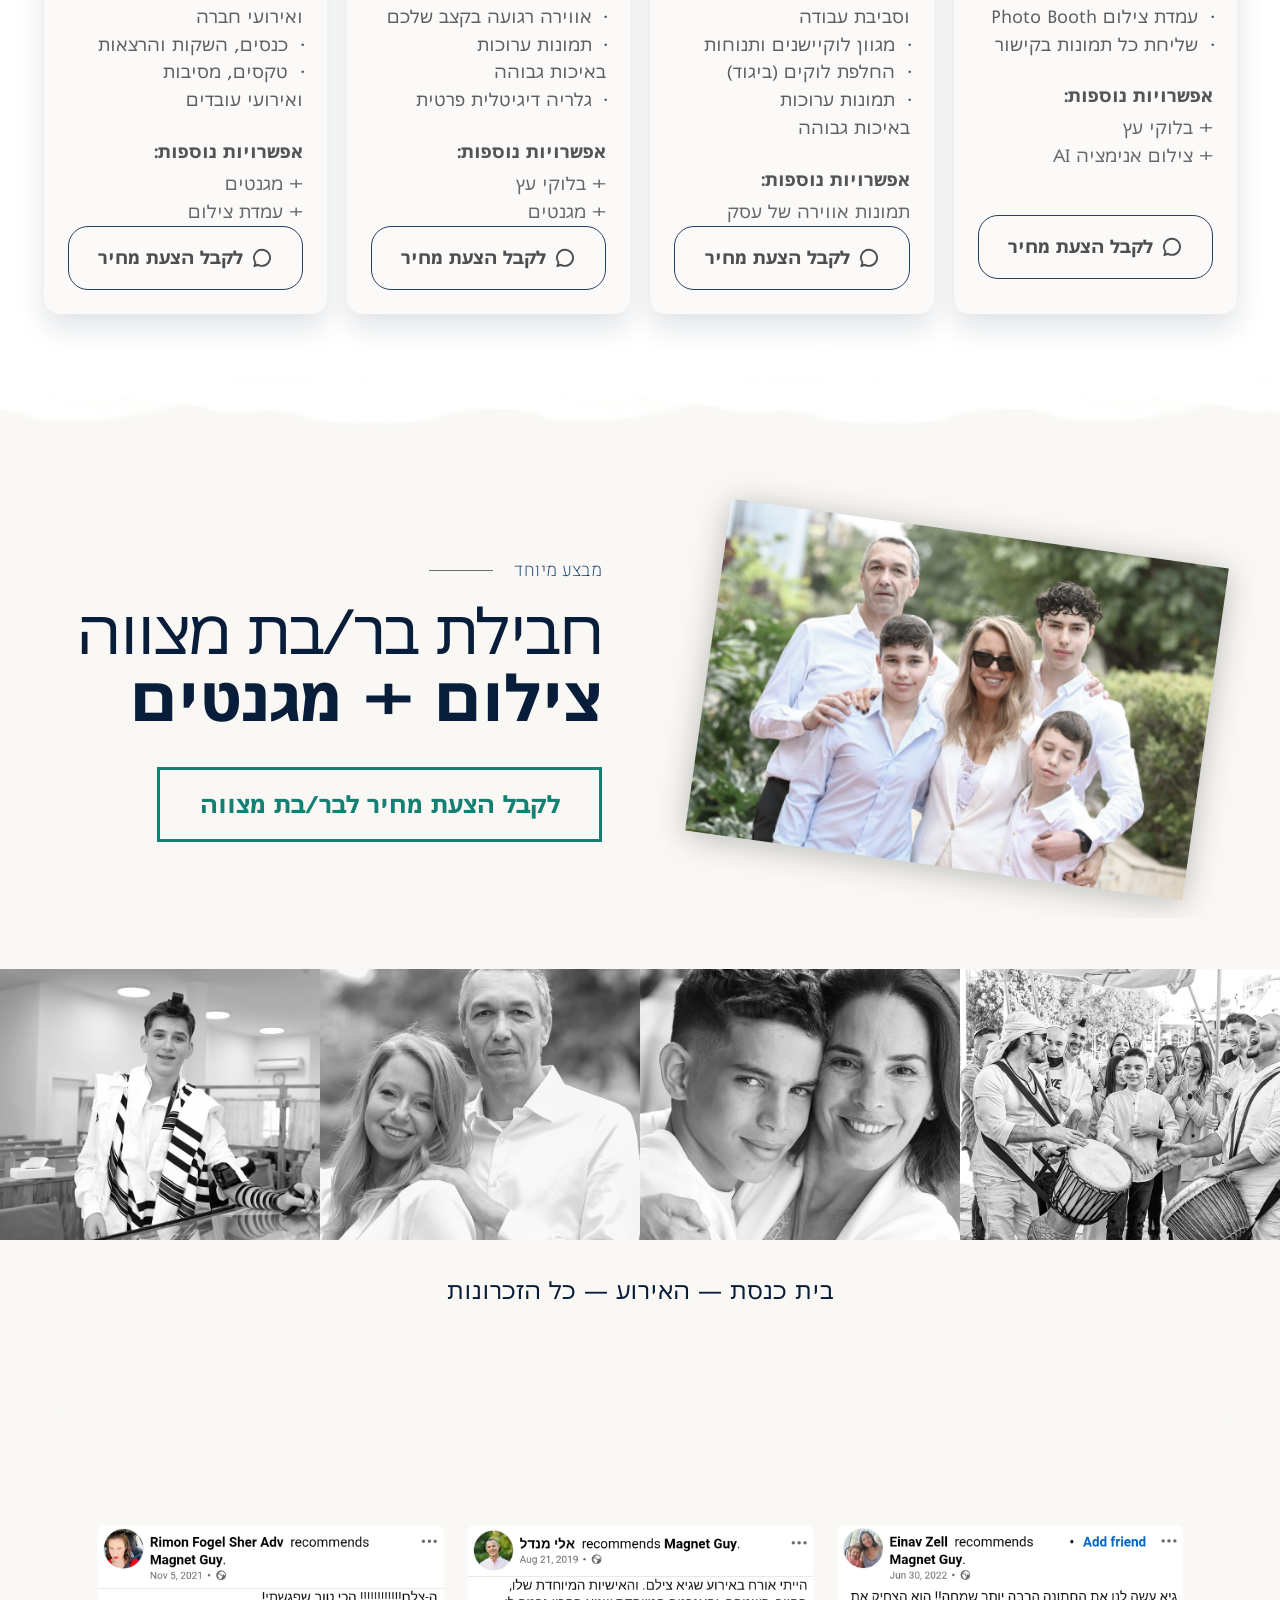
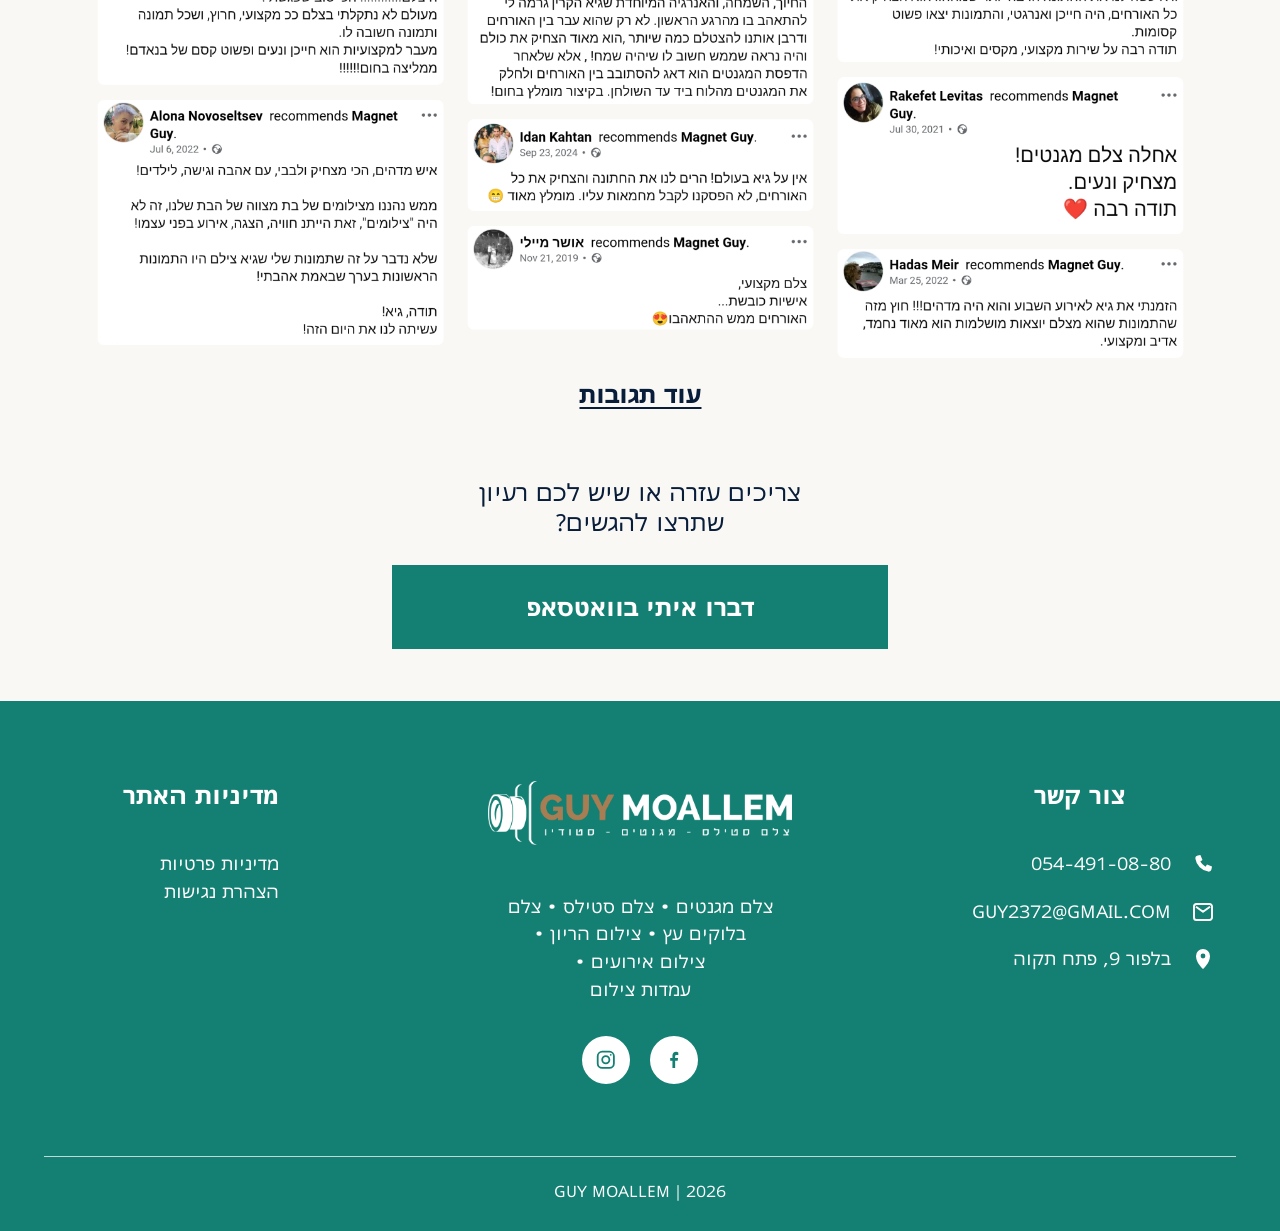
==== commit 7faa41a1: "Baby changed text" ====
--- a/index.html
+++ b/index.html
@@ -119,7 +119,7 @@
 						<path d="M9 9.5 11 6h10l2 3.5h3a3 3 0 0 1 3 3V25a3 3 0 0 1-3 3H6a3 3 0 0 1-3-3V12.5a3 3 0 0 1 3-3h3Z" fill="none" stroke="currentColor" stroke-width="1.5" />
 						<circle cx="16" cy="18.5" r="6" fill="none" stroke="currentColor" stroke-width="1.5" />
 					</svg>
-					<span>צלם אירועים עם 13+ שנות ניסיון</span>
+					<span>צלם אירועים עם 14+ שנות ניסיון</span>
 				</p>
 
 				<h1 class="hero__title" id="hero-title">צילום אירועים,<br>מגנטים ועמדות צילום</h1>
@@ -406,8 +406,8 @@
 				<article class="package-card">
 					<div class="package-card__media"><img src="./assets/images/portfolio-01.jpg" width="794" height="1120" alt="" loading="lazy"><h3>חבילת<br>משפחה/הריון</h3></div>
 					<div class="package-card__body">
-						<div class="package-card__included"><strong>כלול:</strong><ul><li>2 שעות צילום נינוחה בטבע או בסטודיו</li><li>גלריה דיגיטלית פרטית</li><li><strong>שעות צילום: 2 שעות</strong></li></ul></div>
-						<div class="package-card__options"><strong>אפשרויות נוספות:</strong><p>— אלבום דיגיטלי<br>— צילום וידאו</p></div>
+						<div class="package-card__included"><strong>כלול:</strong><ul><li>צילום נינוח בטבע או בסטודיו</li><li>אווירה רגועה בקצב שלכם</li><li>תמונות ערוכות באיכות גבוהה</li><li>גלריה דיגיטלית פרטית</li></ul></div>
+						<div class="package-card__options"><strong>אפשרויות נוספות:</strong><p>+ בלוקי עץ<br>+ מגנטים</p></div>
 						<a class="button package-card__button" href="https://wa.me/972544910880" target="_blank" rel="noopener noreferrer"><svg aria-hidden="true" viewBox="0 0 24 24" width="22" height="22"><path d="M12 2a9.7 9.7 0 0 0-8.2 14.9L2.5 22l5.2-1.4A9.8 9.8 0 1 0 12 2Zm0 2a7.8 7.8 0 0 1 0 15.6 7.7 7.7 0 0 1-3.9-1.1l-.4-.2-2.3.6.6-2.2-.3-.4A7.8 7.8 0 0 1 12 4Z" fill="currentColor" /></svg><span>לקבל הצעת מחיר</span></a>
 				</article>
 				<article class="package-card">
--- a/assets/css/main.css
+++ b/assets/css/main.css
@@ -832,13 +832,6 @@
 	background: #fff;
 }
 
-@media (max-width: 64rem) {
-	.hero {
-		min-block-size: 100vh;
-		min-block-size: 100svh;
-	}
-}
-
 .hero__media {
 	position: absolute;
 	inset-block: 0;
@@ -866,6 +859,35 @@
 	object-fit: cover;
 	object-position: left center;
 	pointer-events: none;
+}
+
+/* Mid widths: keep the soft cloud under the RTL text (right side). */
+@media (max-width: 1400px) and (min-width: 64.0625rem) {
+	.hero__cloud-horizontal {
+		right: 0;
+		left: 0;
+		object-position: center center;
+	}
+
+	.hero__media img {
+		object-position: left center;
+	}
+
+	.hero__title {
+		font-size: clamp(2.75rem, 3.6vw, 3.75rem);
+	}
+
+	.hero__content {
+		inline-size: min(100%, 40rem);
+		padding: 1.25rem 1.35rem 1.35rem;
+		border-radius: 1.25rem;
+		background: linear-gradient(
+			to left,
+			rgb(255 255 255 / 88%) 0%,
+			rgb(255 255 255 / 72%) 55%,
+			rgb(255 255 255 / 0%) 100%
+		);
+	}
 }
 
 .hero__inner {
@@ -1322,19 +1344,18 @@
 	}
 }
 
-@media (max-width: 48rem) {
+@media (max-width: 64rem) {
 	.hero {
-		min-block-size: 100vh;
-		min-block-size: 100svh;
-		padding-block-end: 4rem;
+		min-block-size: 0;
+		padding-block-end: 2.5rem;
 	}
 
 	.hero__media {
 		position: relative;
 		inline-size: 100%;
-		block-size: clamp(17rem, 72vw, 25rem);
+		block-size: clamp(18rem, 46vw, 28rem);
 		background-image: url("../images/main-bg-cut.jpg");
-		background-position: 28% center;
+		background-position: 30% center;
 		background-size: cover;
 		-webkit-mask-image: none;
 		mask-image: none;
@@ -1347,7 +1368,7 @@
 	.hero__media::after {
 		position: absolute;
 		inset: 0;
-		background: linear-gradient(to bottom, transparent 58%, #fff 100%);
+		background: linear-gradient(to bottom, transparent 45%, #fff 100%);
 		content: "";
 		pointer-events: none;
 	}
@@ -1358,20 +1379,17 @@
 
 	.hero__inner {
 		display: block;
-		padding-block-start: 0;
-		margin-block-start: -1.75rem;
+		padding-block-start: 1.5rem;
+		margin-block-start: 0;
 	}
 
 	.hero__content {
-		inline-size: 100%;
+		inline-size: min(100%, 40rem);
+		margin-inline: auto;
 	}
 
 	.hero__title {
-		font-size: clamp(2.35rem, 11.5vw, 3.75rem);
-	}
-
-	.lead-form__fields {
-		grid-template-columns: 1fr;
+		font-size: clamp(2.5rem, 5.2vw, 3.25rem);
 	}
 
 	.service-shortcuts {
@@ -1379,6 +1397,31 @@
 		inset: auto;
 		grid-template-columns: repeat(2, minmax(0, 1fr));
 		gap: 1rem;
+		margin-block-start: 2.75rem;
+		max-inline-size: min(calc(100% - 2rem), 40rem);
+		margin-inline: auto;
+	}
+}
+
+@media (max-width: 48rem) {
+	.hero {
+		padding-block-end: 4rem;
+	}
+
+	.hero__media {
+		block-size: clamp(17rem, 72vw, 25rem);
+		background-position: 28% center;
+	}
+
+	.hero__title {
+		font-size: clamp(2.35rem, 11.5vw, 3.75rem);
+	}
+
+	.lead-form__fields {
+		grid-template-columns: 1fr;
+	}
+
+	.service-shortcuts {
 		margin-block-start: 3rem;
 	}
 
@@ -2771,7 +2814,11 @@
 	}
 
 	body.home main > .services-section {
-		padding-block-start: calc(7.4rem + 60px);
+		padding-block-start: 60px;
+	}
+
+	body.home main > .hero {
+		padding-block: 0 2.5rem;
 	}
 }
 
@@ -2782,6 +2829,10 @@
 
 	body.home main > .services-section {
 		padding-block-start: 40px;
+	}
+
+	body.home main > .hero {
+		padding-block: 0 4rem;
 	}
 }
 
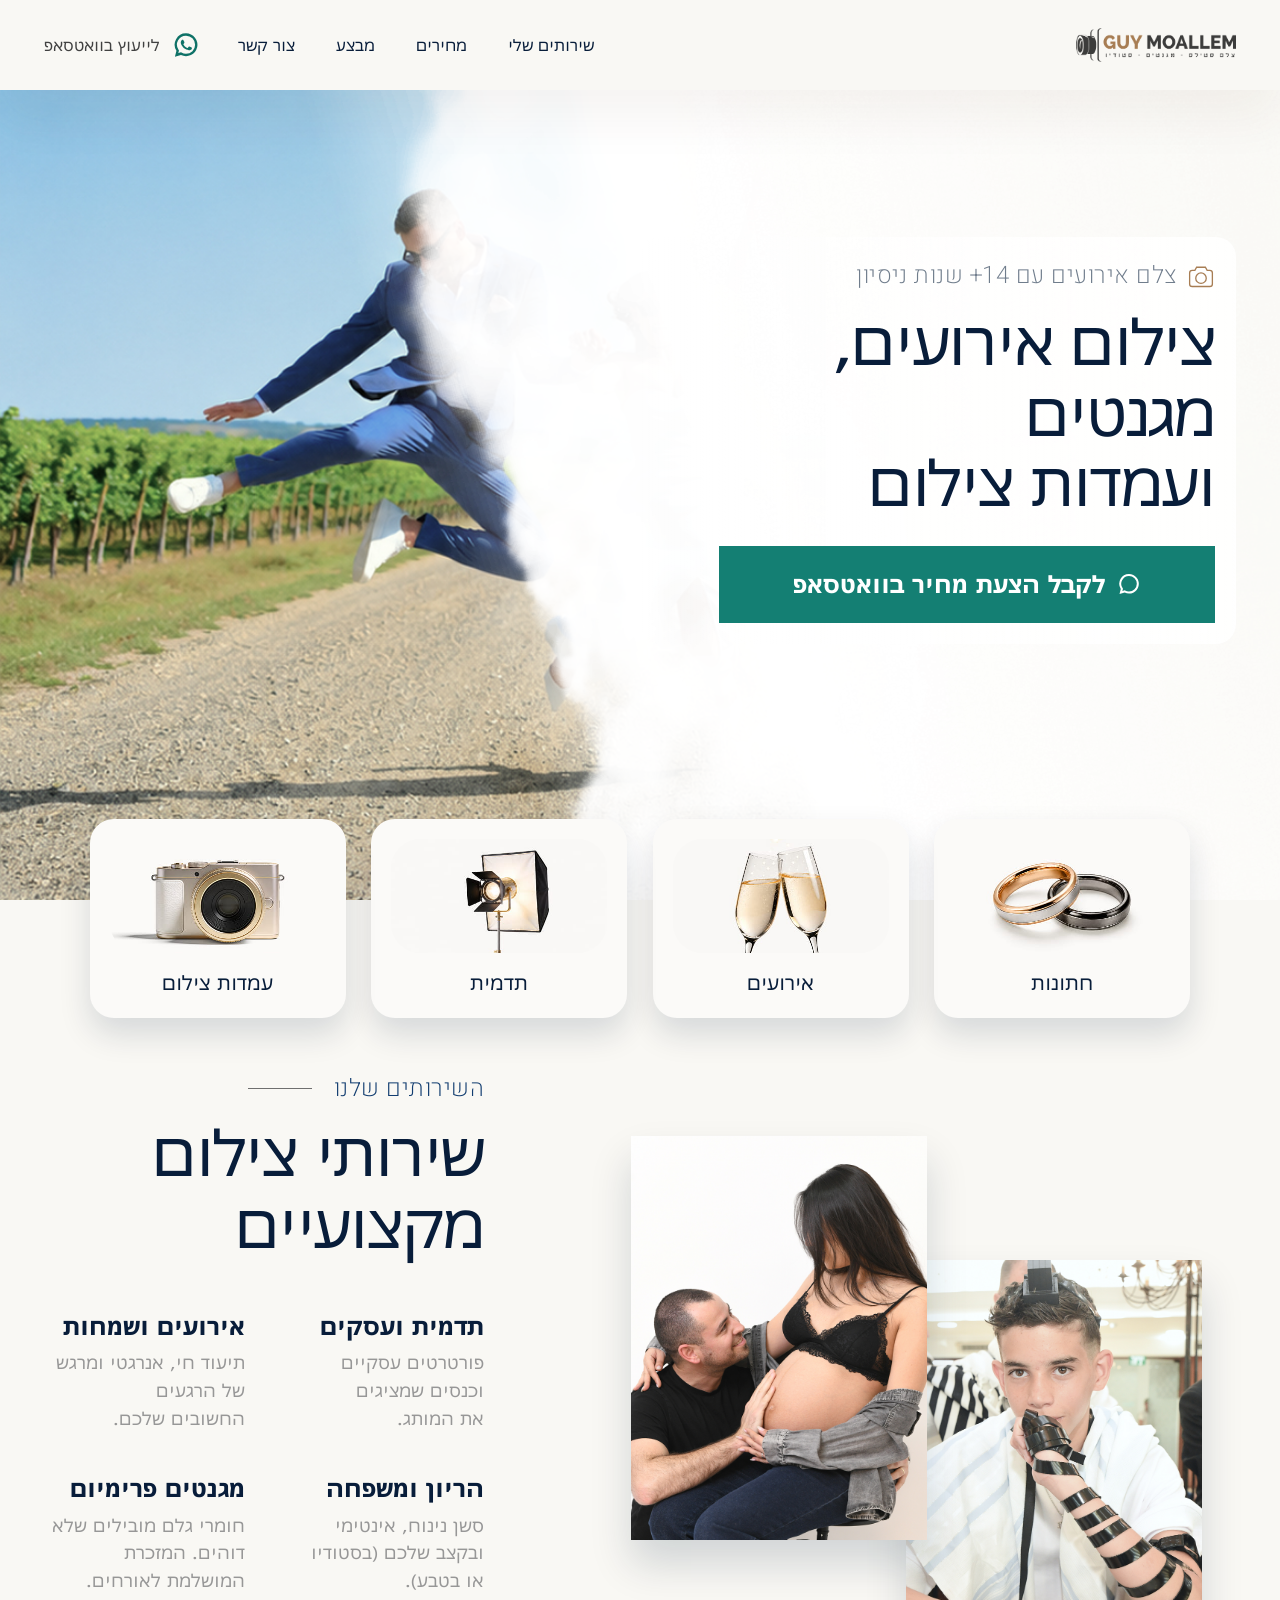
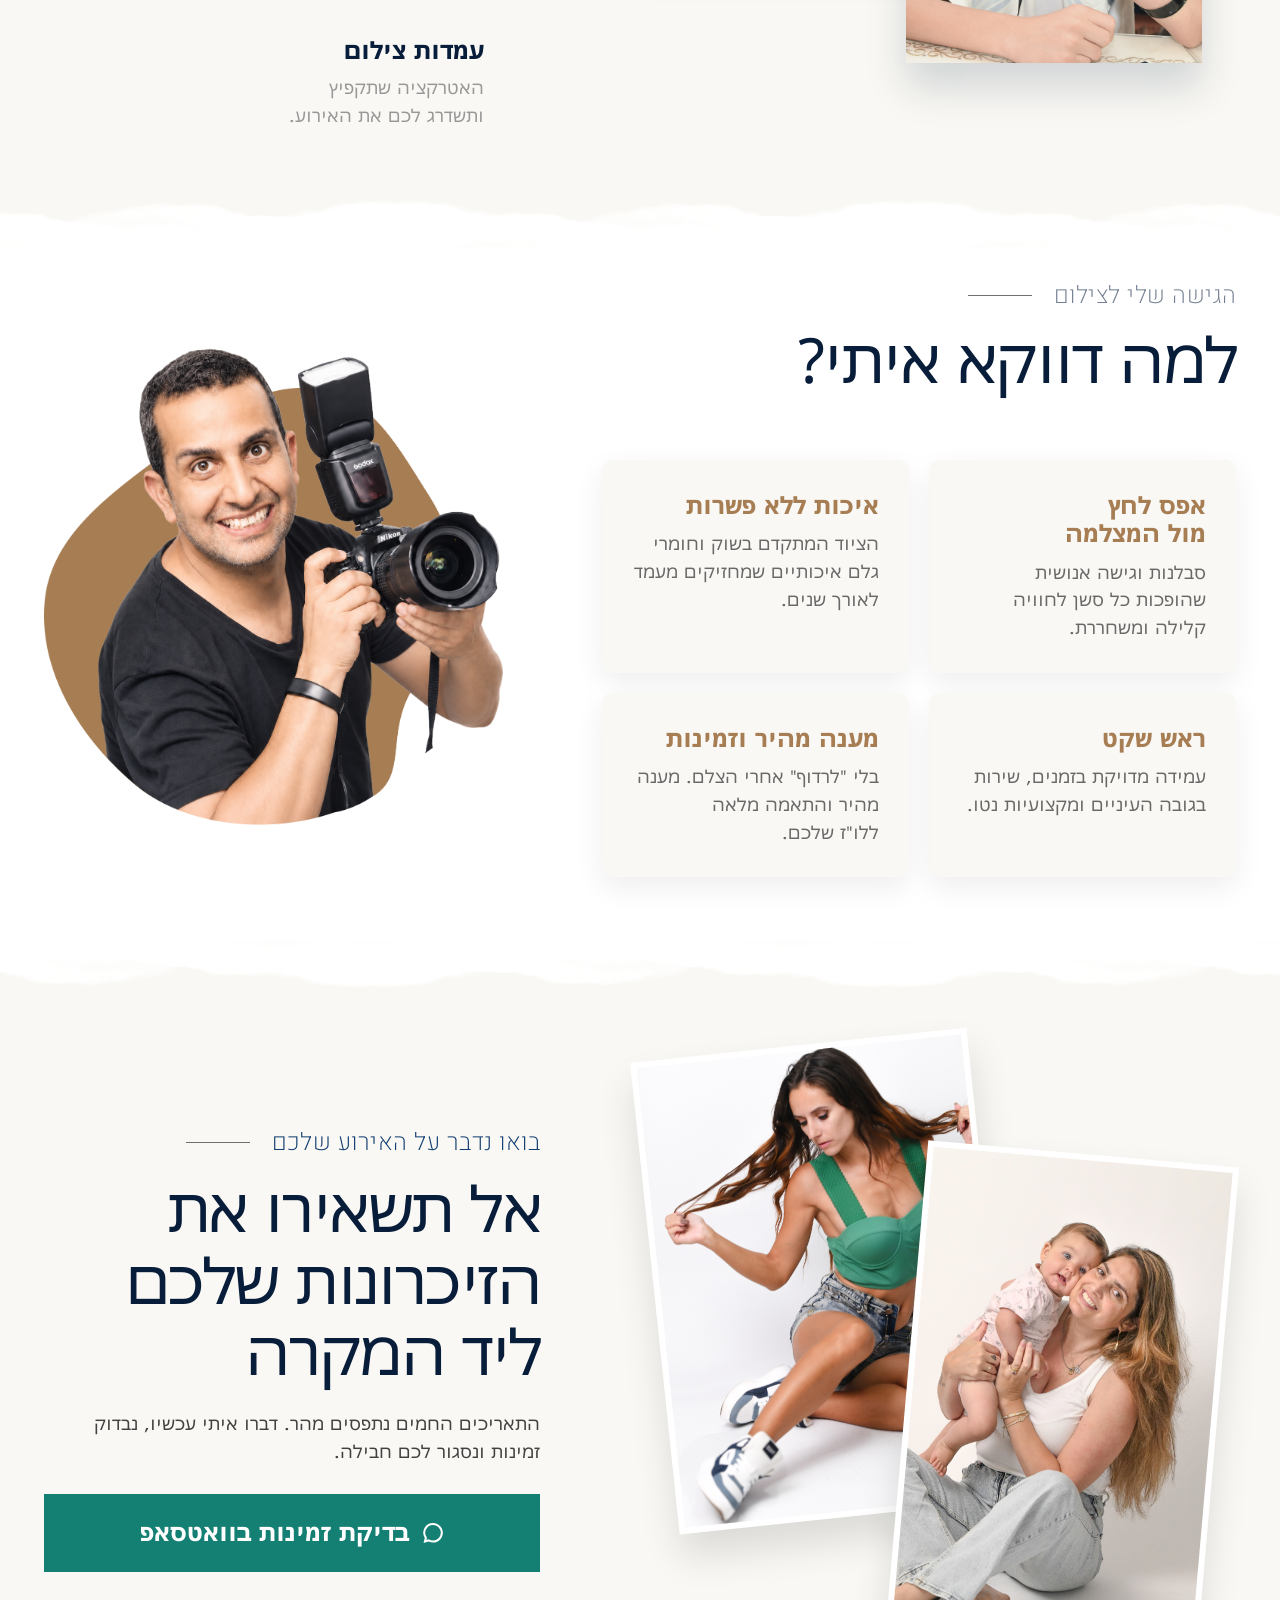
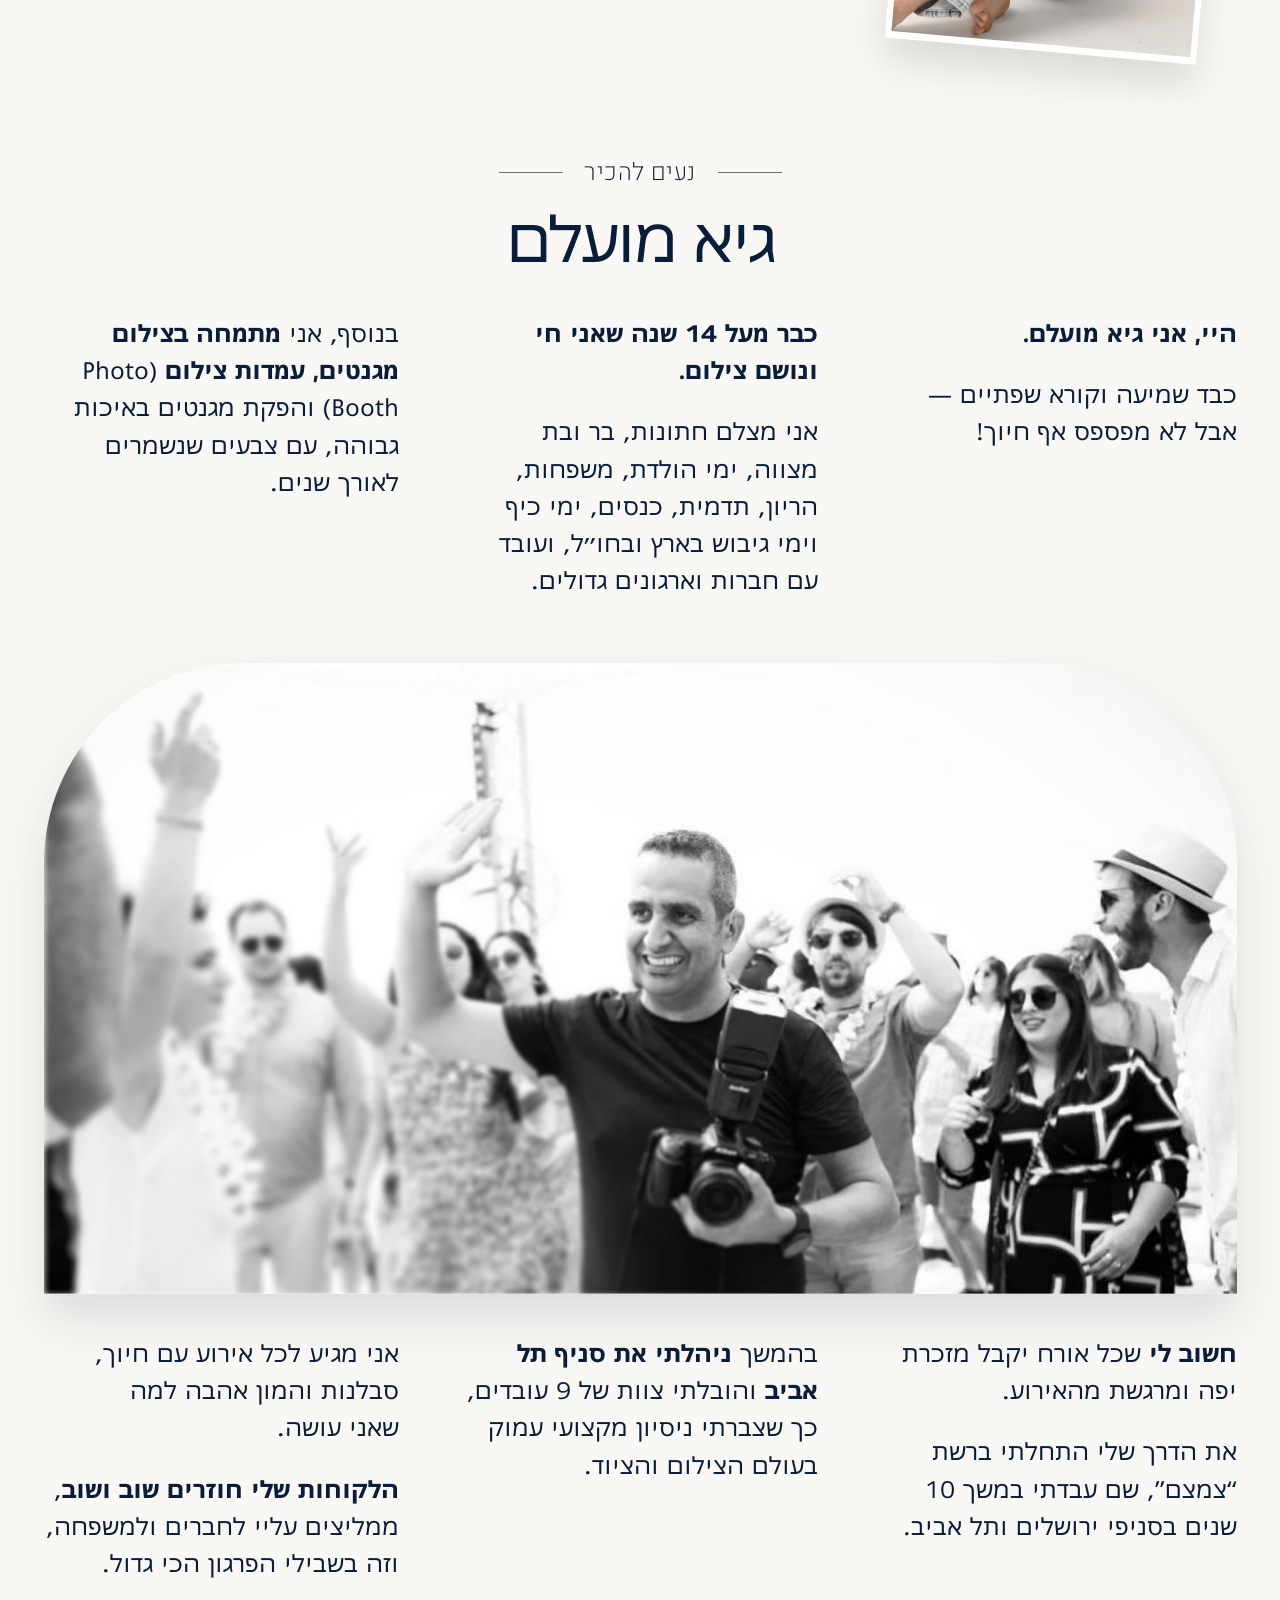
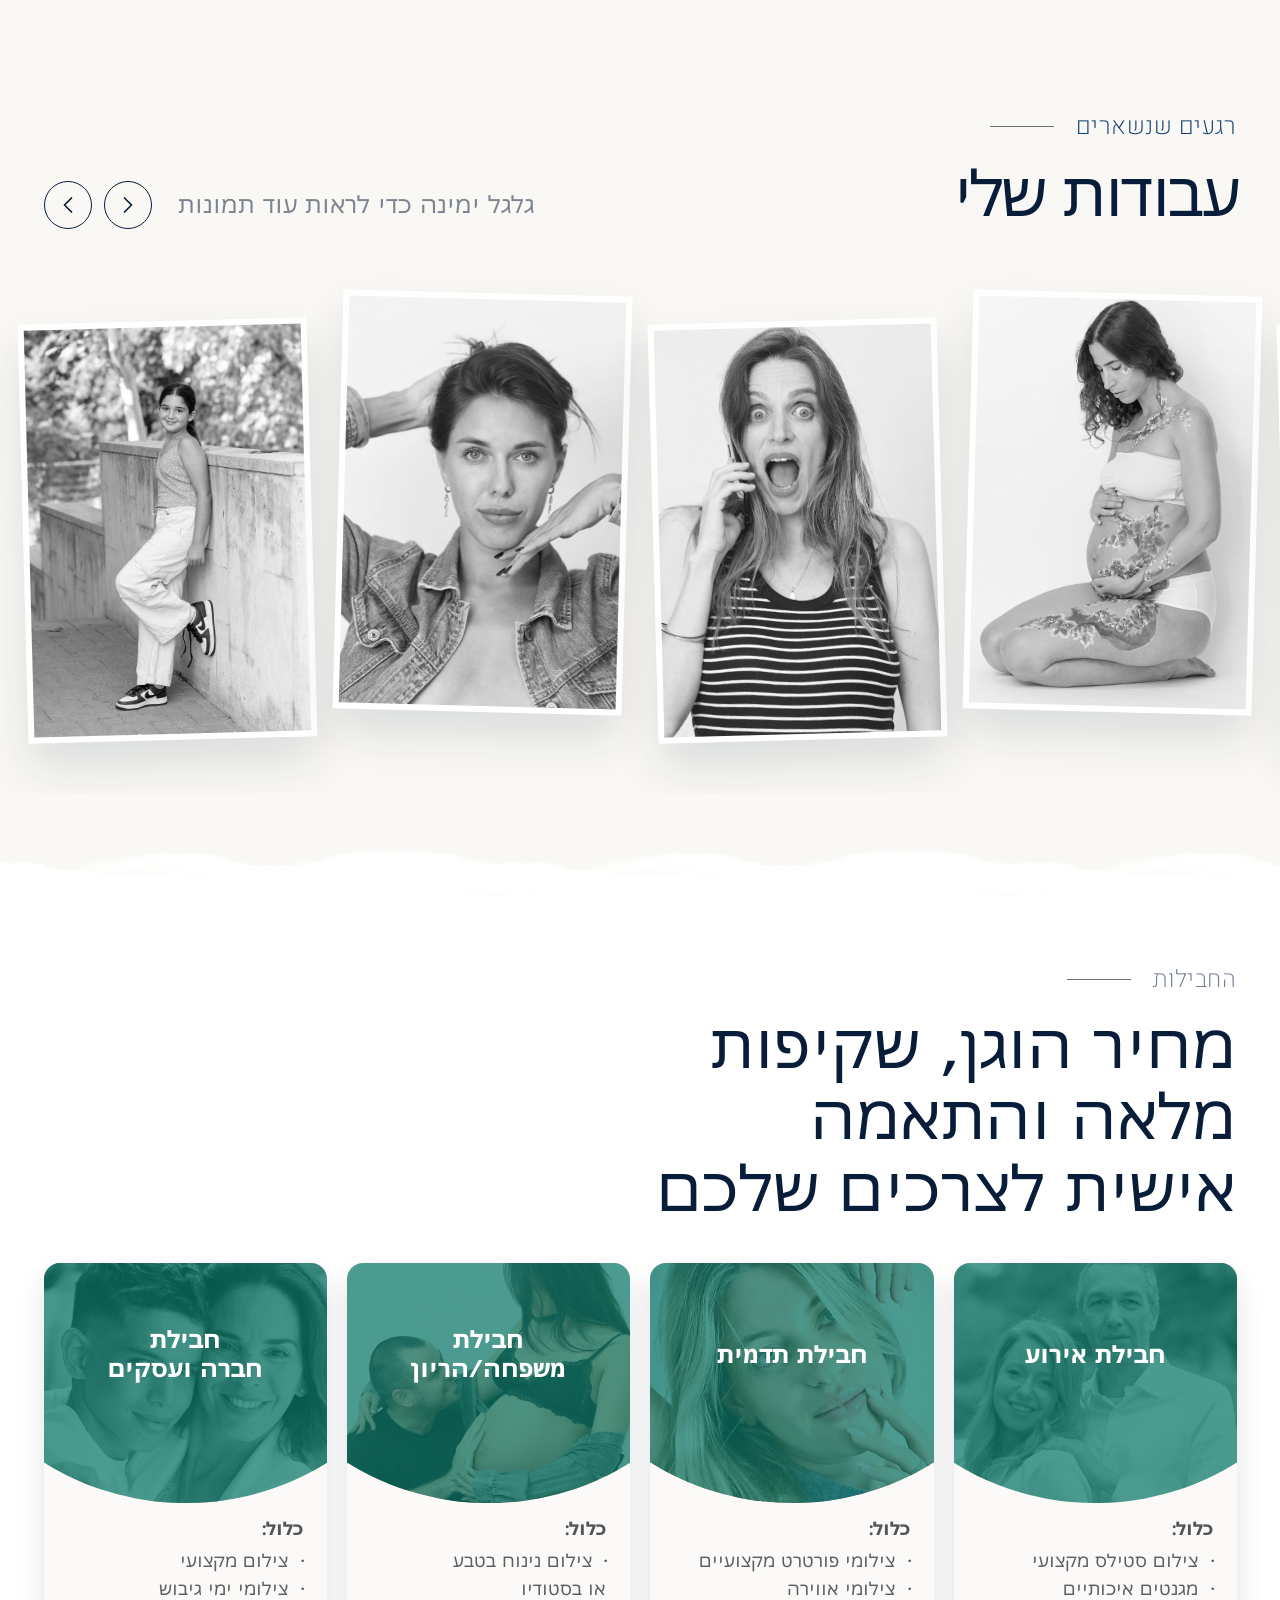
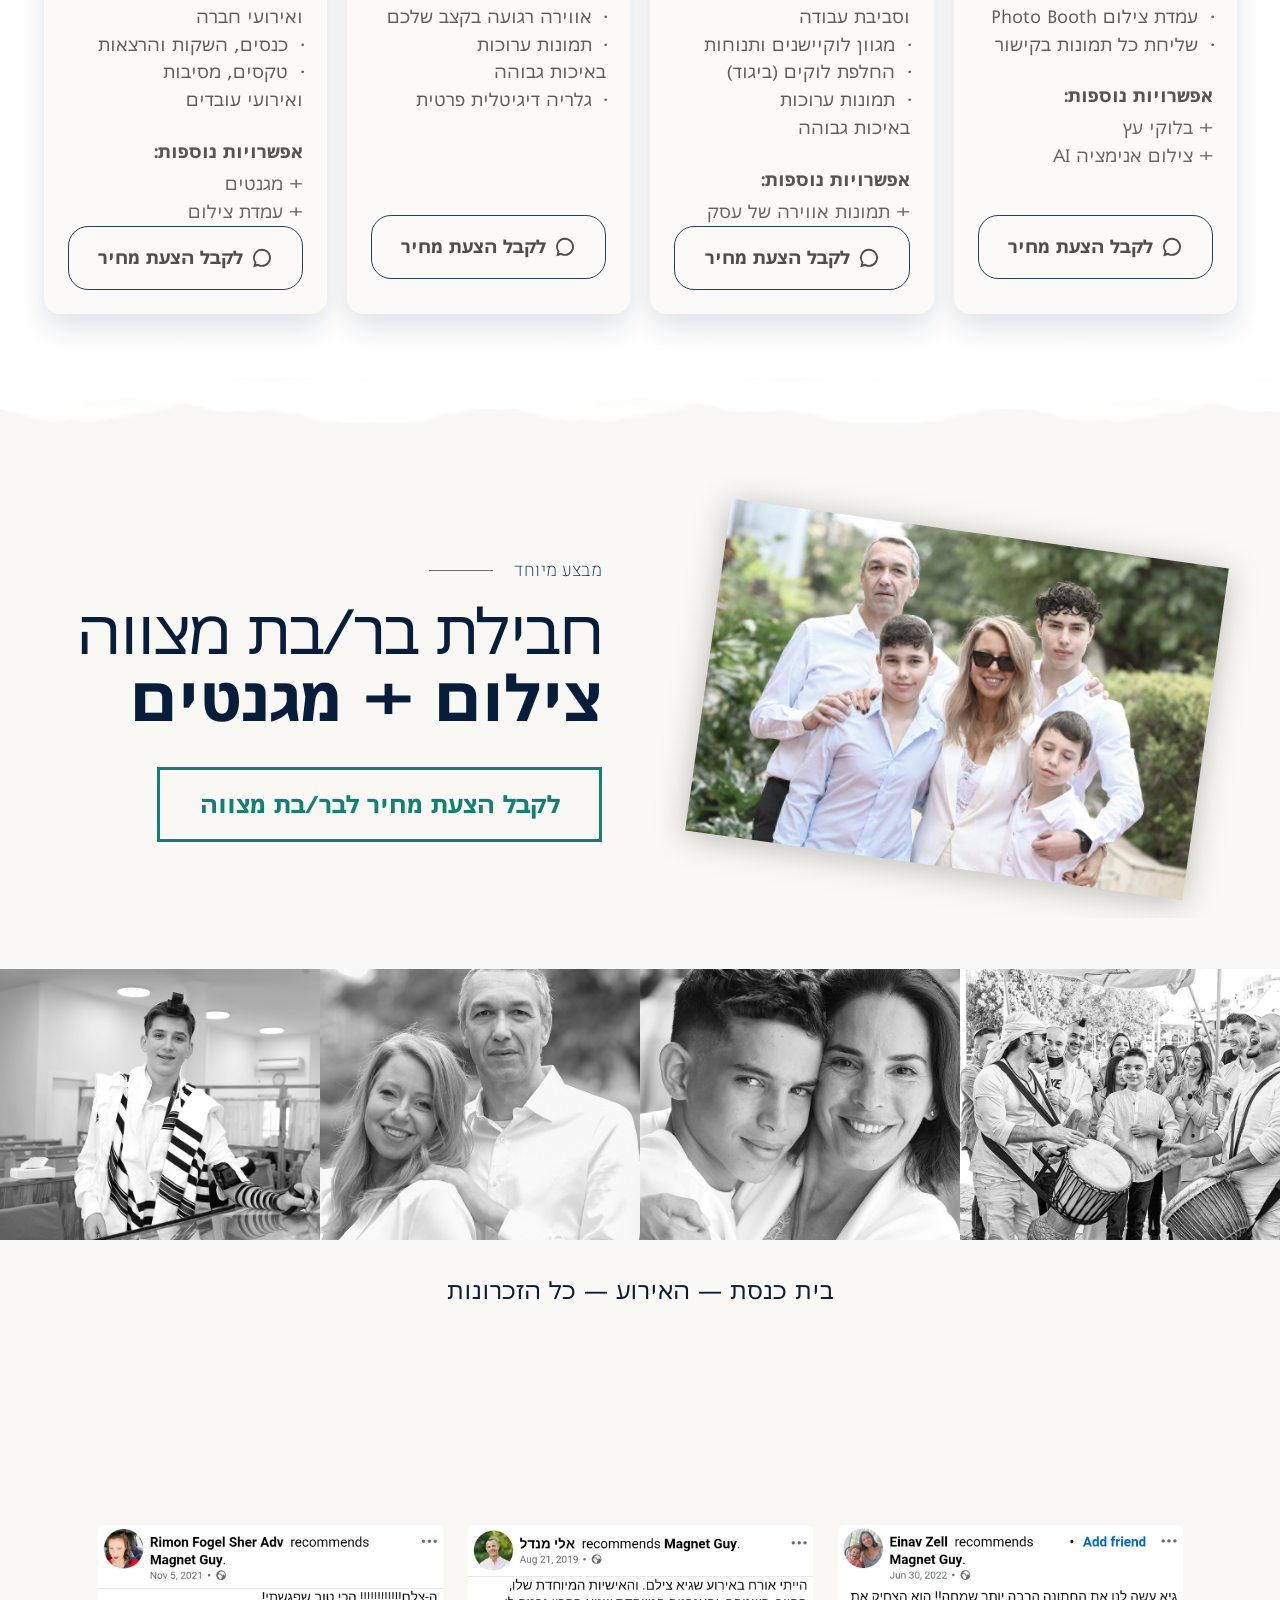
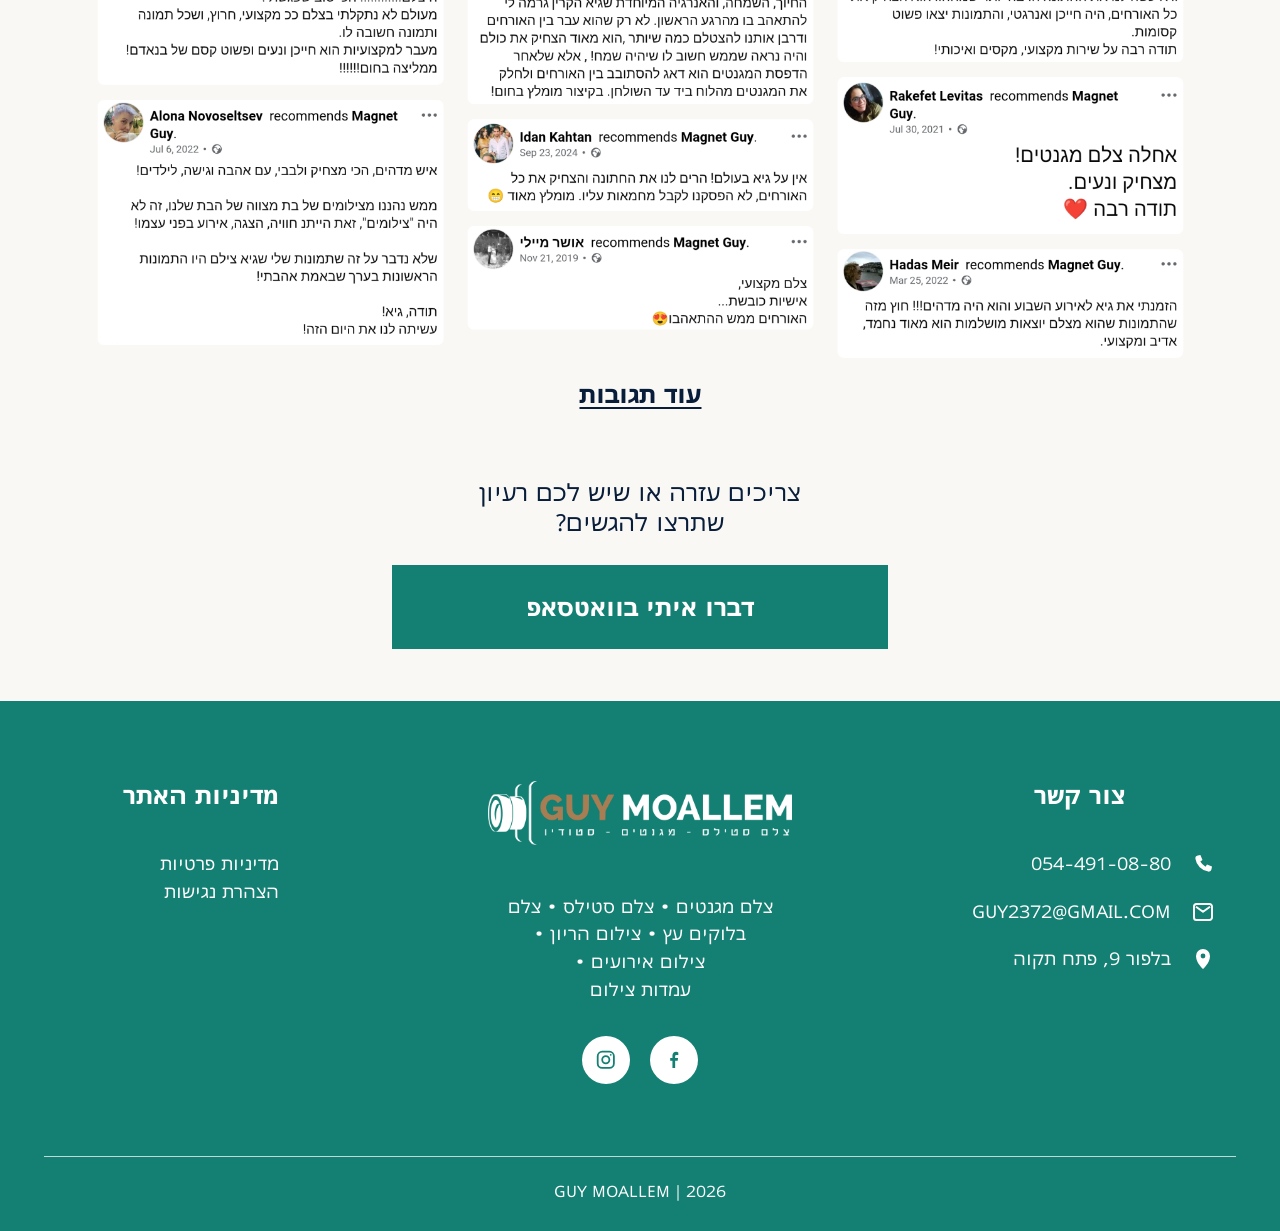
==== commit fec70770: "Baby more text changes" ====
--- a/index.html
+++ b/index.html
@@ -400,14 +400,13 @@
 					<div class="package-card__media"><img src="./assets/images/works-gallery-10.jpg" width="759" height="996" alt="" loading="lazy"><h3>חבילת תדמית</h3></div>
 					<div class="package-card__body">
 						<div class="package-card__included"><strong>כלול:</strong><ul><li>צילומי פורטרט מקצועיים</li><li>צילומי אווירה וסביבת עבודה</li><li>מגוון לוקיישנים ותנוחות</li><li>החלפת לוקים (ביגוד)</li><li>תמונות ערוכות באיכות גבוהה</li></ul></div>
-						<div class="package-card__options"><strong>אפשרויות נוספות:</strong><p>תמונות אווירה של עסק</p></div>
+						<div class="package-card__options"><strong>אפשרויות נוספות:</strong><p>+ תמונות אווירה של עסק</p></div>
 						<a class="button package-card__button" href="https://wa.me/972544910880" target="_blank" rel="noopener noreferrer"><svg aria-hidden="true" viewBox="0 0 24 24" width="22" height="22"><path d="M12 2a9.7 9.7 0 0 0-8.2 14.9L2.5 22l5.2-1.4A9.8 9.8 0 1 0 12 2Zm0 2a7.8 7.8 0 0 1 0 15.6 7.7 7.7 0 0 1-3.9-1.1l-.4-.2-2.3.6.6-2.2-.3-.4A7.8 7.8 0 0 1 12 4Z" fill="currentColor" /></svg><span>לקבל הצעת מחיר</span></a>
 				</article>
 				<article class="package-card">
 					<div class="package-card__media"><img src="./assets/images/portfolio-01.jpg" width="794" height="1120" alt="" loading="lazy"><h3>חבילת<br>משפחה/הריון</h3></div>
 					<div class="package-card__body">
 						<div class="package-card__included"><strong>כלול:</strong><ul><li>צילום נינוח בטבע או בסטודיו</li><li>אווירה רגועה בקצב שלכם</li><li>תמונות ערוכות באיכות גבוהה</li><li>גלריה דיגיטלית פרטית</li></ul></div>
-						<div class="package-card__options"><strong>אפשרויות נוספות:</strong><p>+ בלוקי עץ<br>+ מגנטים</p></div>
 						<a class="button package-card__button" href="https://wa.me/972544910880" target="_blank" rel="noopener noreferrer"><svg aria-hidden="true" viewBox="0 0 24 24" width="22" height="22"><path d="M12 2a9.7 9.7 0 0 0-8.2 14.9L2.5 22l5.2-1.4A9.8 9.8 0 1 0 12 2Zm0 2a7.8 7.8 0 0 1 0 15.6 7.7 7.7 0 0 1-3.9-1.1l-.4-.2-2.3.6.6-2.2-.3-.4A7.8 7.8 0 0 1 12 4Z" fill="currentColor" /></svg><span>לקבל הצעת מחיר</span></a>
 				</article>
 				<article class="package-card">
